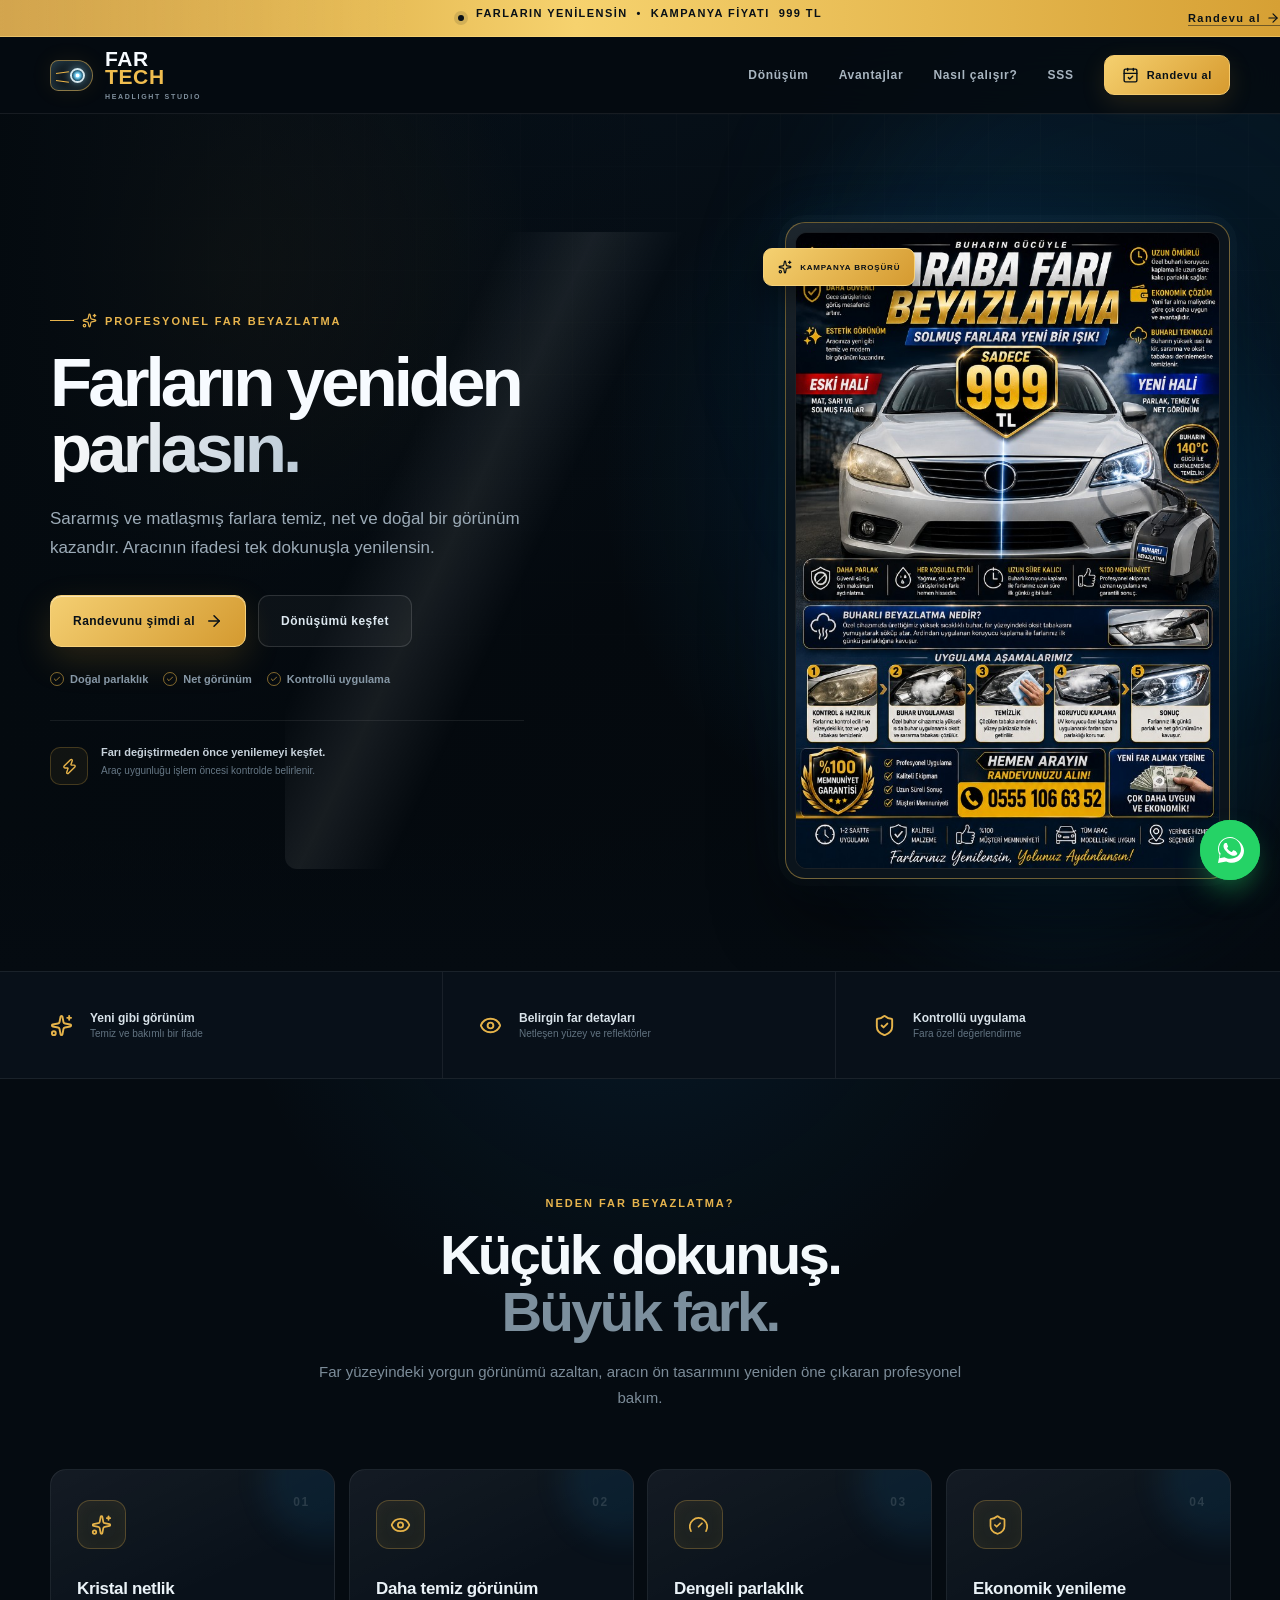
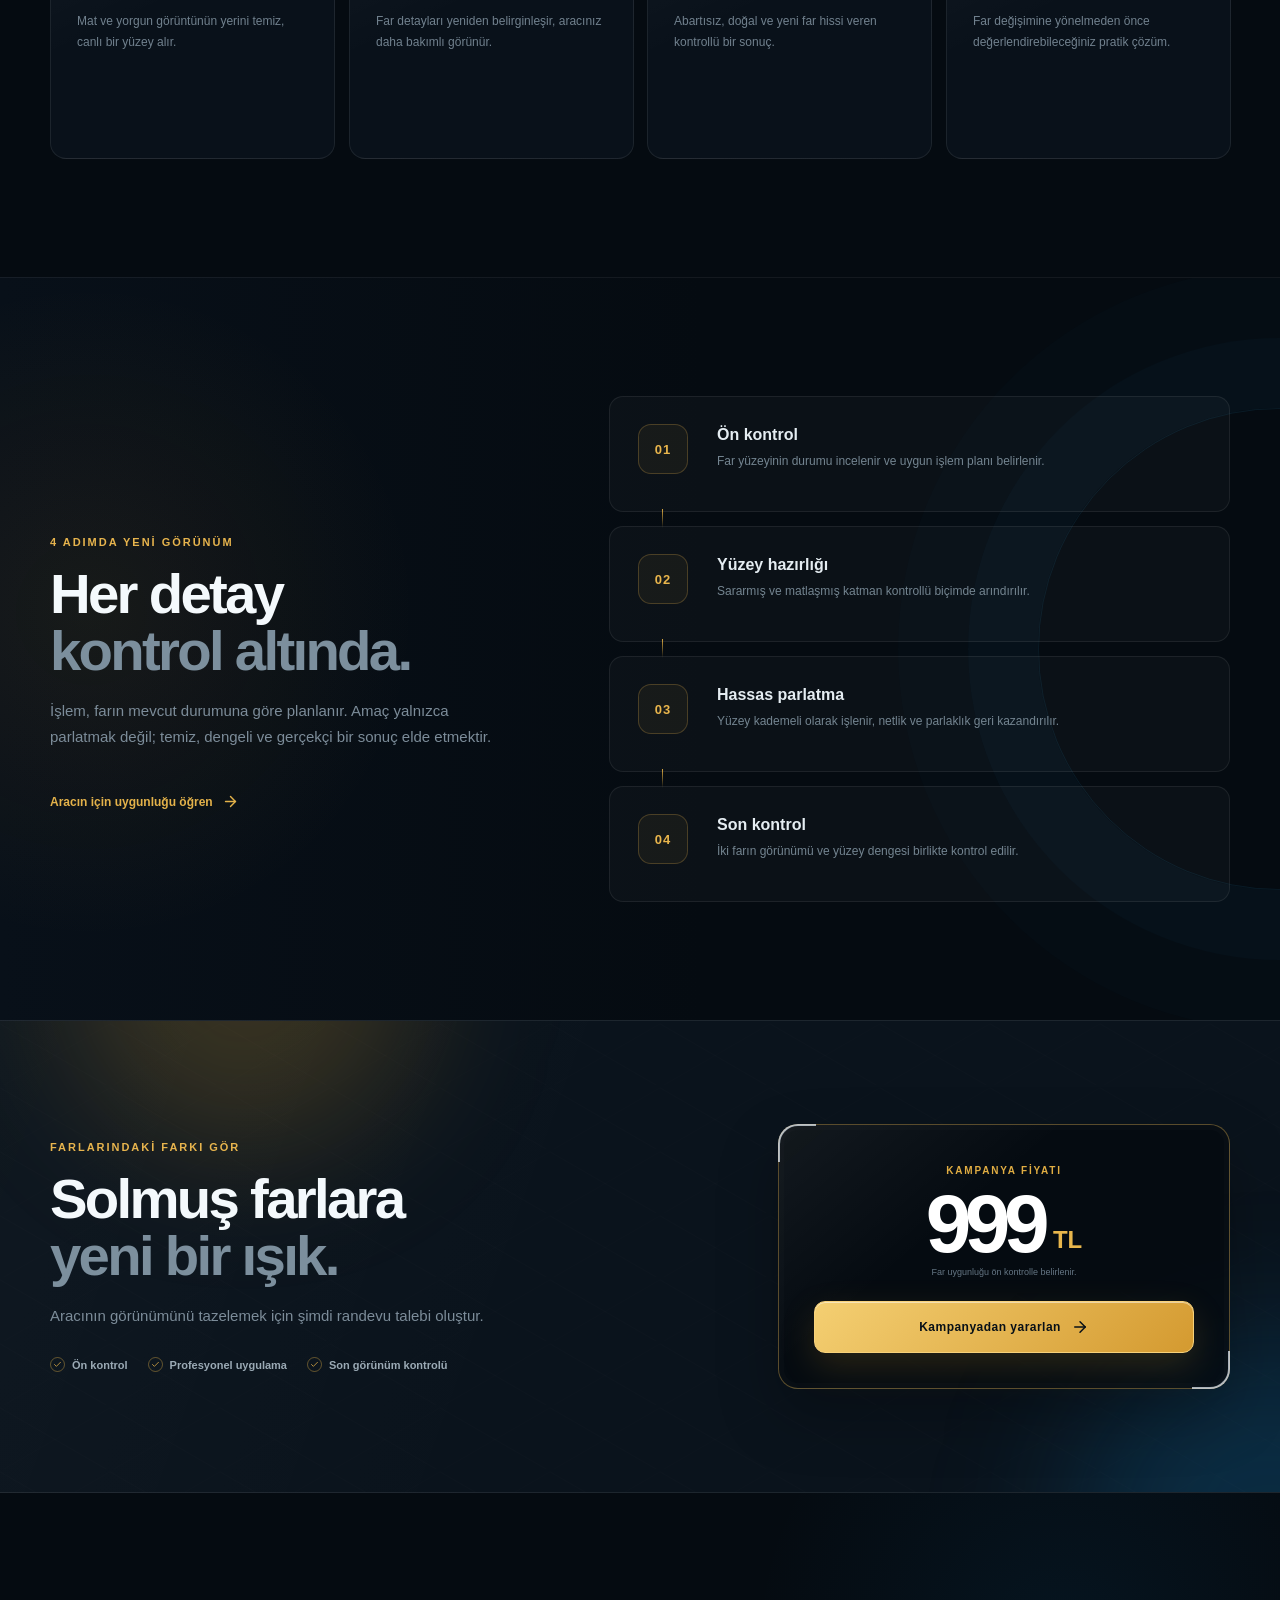
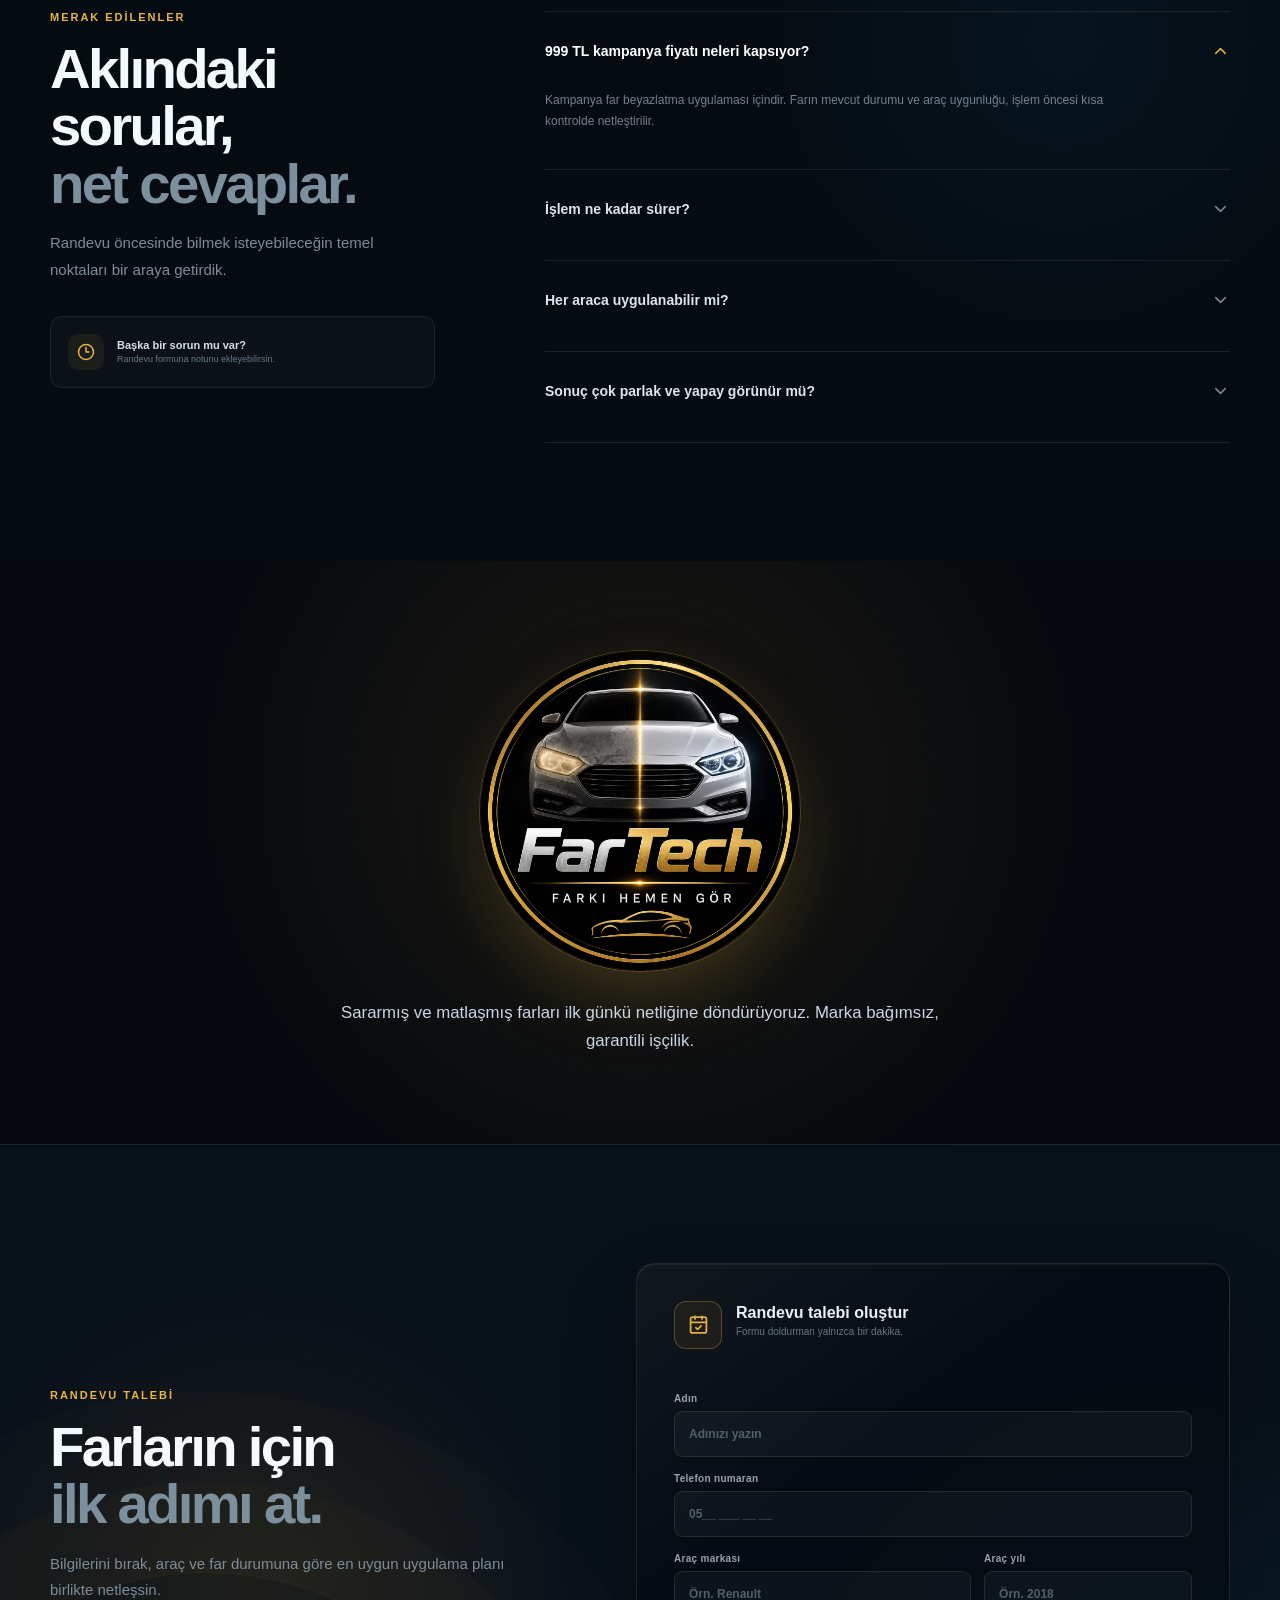
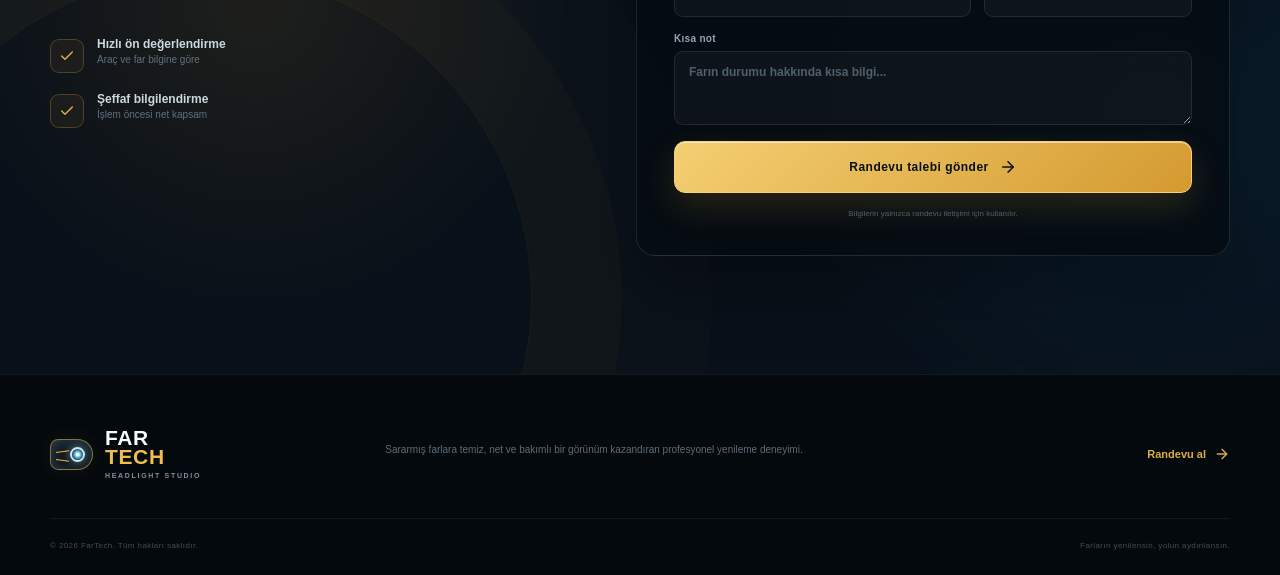
==== FarLab-tek-dosya.html @ 71a716ce "Atolye/FarTech marka bandi eklendi (logo + tagline, randevu ustu)" ====
<!doctype html>
<html lang="tr">
  <head>
    <meta charset="UTF-8" />
    <link rel="icon" type="image/svg+xml" href="[data-uri]" />
    <meta name="viewport" content="width=device-width, initial-scale=1.0" />
    <meta name="theme-color" content="#050b11" />
    <meta name="description" content="Sararmis ve matlasmis araba farlarina temiz, net ve dogal gorunum kazandiran profesyonel far beyazlatma hizmeti." />
    <meta property="og:title" content="FarTech | Profesyonel Far Beyazlatma" />
    <meta property="og:description" content="Farlarin yenilensin, yolun aydinlansin. Kampanya fiyati 999 TL." />
    <meta property="og:type" content="website" />
    <title>FarTech | Profesyonel Far Beyazlatma</title>
    <style>:root{color:#eef6ff;font-synthesis:none;text-rendering:optimizelegibility;-webkit-font-smoothing:antialiased;-moz-osx-font-smoothing:grayscale;background:#050b11;font-family:Inter,ui-sans-serif,-apple-system,BlinkMacSystemFont,Segoe UI,sans-serif}*{box-sizing:border-box}html{scroll-behavior:smooth;background:#050b11;scroll-padding-top:112px}body{background:#050b11;min-width:320px;min-height:100vh;margin:0}body,button,input,textarea{font-family:inherit}button,input,textarea,a{-webkit-tap-highlight-color:transparent}button:focus-visible,input:focus-visible,textarea:focus-visible,a:focus-visible{outline-offset:3px;outline:2px solid #f0bd4f}img,svg{max-width:100%}p,h1,h2,h3{margin-top:0}::selection{color:#071017;background:#efbd52}::-webkit-scrollbar{width:10px}::-webkit-scrollbar-track{background:#050b11}::-webkit-scrollbar-thumb{background:#283745;border:3px solid #050b11;border-radius:999px}::-webkit-scrollbar-thumb:hover{background:#d7a33b}.site-shell{color:#eef6ff;background:#050b11;min-height:100vh;overflow:hidden}.container{width:min(1180px,100% - 48px);margin:0 auto}.announcement{z-index:50;color:#081017;background:linear-gradient(90deg,#ffffff2e,#0000 32%),linear-gradient(90deg,#c99127,#f6d26e 45%,#d6a034);border-bottom:1px solid #ffe08b73;position:relative}.announcement-inner{letter-spacing:.13em;justify-content:center;align-items:center;gap:12px;min-height:36px;font-size:11px;font-weight:800;display:flex}.announcement-inner p{align-items:center;gap:9px;display:flex}.announcement-inner strong{font-weight:950}.announcement-dot{background:#081017;border-radius:50%;flex:none;width:6px;height:6px;animation:2s ease-in-out infinite pulseDot;box-shadow:0 0 0 4px #0810171f}.announcement-inner a{color:#081017;border-bottom:1px solid #08101780;align-items:center;gap:5px;text-decoration:none;display:inline-flex;position:absolute;right:0}.site-header{z-index:40;-webkit-backdrop-filter:blur(18px);backdrop-filter:blur(18px);background:#050b11d6;border-bottom:1px solid #ffffff13;position:sticky;top:0}.nav-wrap{justify-content:space-between;align-items:center;min-height:76px;display:flex}.brand{color:#f7fbff;align-items:center;gap:12px;text-decoration:none;display:inline-flex}.brand>span:last-child{letter-spacing:.03em;font-size:21px;font-weight:900;line-height:.88;display:grid}.brand strong{color:#f0bd4f;font-weight:900}.brand small{color:#80909e;letter-spacing:.24em;margin-top:7px;font-size:7px;font-weight:800}.brand-mark{background:radial-gradient(circle at 65%,#fff 0 5%,#86ddff 7%,#1b5673 17%,#0000 19%),linear-gradient(135deg,#19242c,#060a0d);border:1px solid #ffd16b80;border-radius:9px 17px 17px 9px;width:43px;height:31px;display:inline-block;position:relative;overflow:hidden;box-shadow:inset 0 0 12px #78d6ff2e,0 0 22px #ecb23914}.brand-lens{border:2px solid #d4e8ef;border-radius:50%;width:15px;height:15px;position:absolute;top:7px;right:7px;box-shadow:0 0 9px #97e0ff99}.brand-beam{transform-origin:0;background:#eab447;width:13px;height:1px;position:absolute;left:5px}.brand-beam-one{top:12px;transform:rotate(-8deg)}.brand-beam-two{top:19px;transform:rotate(8deg)}.main-nav{align-items:center;gap:30px;display:flex}.main-nav>a:not(.nav-cta){color:#a8b5c0;letter-spacing:.06em;padding:28px 0;font-size:12px;font-weight:750;text-decoration:none;transition:color .18s;position:relative}.main-nav>a:not(.nav-cta):after{content:"";background:#e7b245;height:2px;transition:right .18s;position:absolute;bottom:19px;left:0;right:100%}.main-nav>a:not(.nav-cta):hover{color:#fff}.main-nav>a:not(.nav-cta):hover:after{right:0}.nav-cta{color:#071017;letter-spacing:.06em;background:linear-gradient(135deg,#f5d06f,#d79b2f);border:1px solid #f4ca6d;border-radius:10px;justify-content:center;align-items:center;gap:8px;min-height:40px;padding:0 17px;font-size:11px;font-weight:900;text-decoration:none;transition:transform .18s,box-shadow .18s;display:inline-flex;box-shadow:0 8px 24px #d99d2f24}.nav-cta:hover{transform:translateY(-2px);box-shadow:0 12px 30px #d99d2f3b}.menu-button{color:#f5f9fc;background:#ffffff0a;border:1px solid #ffffff1f;border-radius:10px;place-items:center;width:42px;height:42px;display:none}.hero-section{isolation:isolate;background:radial-gradient(circle at 76% 43%,#0a74b538,#0000 34%),radial-gradient(circle at 17% 18%,#e1a83517,#0000 25%),linear-gradient(160deg,#07121c 0%,#04090e 55%,#050b10 100%);align-items:center;min-height:760px;display:flex;position:relative}.hero-section:before{content:"";z-index:-1;opacity:.35;background-image:linear-gradient(#ffffff09 1px,#0000 1px),linear-gradient(90deg,#ffffff09 1px,#0000 1px);background-size:52px 52px;position:absolute;inset:0;-webkit-mask-image:linear-gradient(#000,#0000 87%);mask-image:linear-gradient(#000,#0000 87%)}.hero-section:after{content:"";z-index:-1;pointer-events:none;background:linear-gradient(90deg,#040a0ffa 0%,#0000 52%);position:absolute;inset:0}.hero-grid-glow{z-index:-1;filter:blur(70px);background:#0f85ce17;border-radius:50%;width:640px;height:640px;position:absolute;top:-120px;right:-180px}.hero-layout{z-index:2;grid-template-columns:.86fr 1.14fr;align-items:center;gap:78px;padding:108px 0 92px;display:grid;position:relative}.hero-copy{z-index:3;position:relative}.eyebrow,.section-kicker{color:#e7b44d;letter-spacing:.18em;align-items:center;gap:8px;font-size:11px;font-weight:850;display:flex}.eyebrow:before{content:"";background:#e7b44d;width:24px;height:1px}.hero-copy h1{color:#f7fbff;letter-spacing:-.058em;max-width:560px;margin:21px 0 22px;font-size:clamp(54px,5.4vw,78px);font-weight:900;line-height:.96}.hero-copy h1 span{color:#0000;background:linear-gradient(105deg,#fff 0%,#a6b9c9 72%);-webkit-background-clip:text;background-clip:text;display:block}.hero-lead{color:#9cabb7;max-width:530px;font-size:17px;line-height:1.72}.hero-actions{align-items:center;gap:12px;margin-top:33px;display:flex}.button{min-height:52px;color:inherit;font:inherit;letter-spacing:.04em;cursor:pointer;border-radius:11px;justify-content:center;align-items:center;gap:10px;padding:0 22px;font-size:12px;font-weight:850;text-decoration:none;transition:transform .18s,border-color .18s,box-shadow .18s,background-color .18s;display:inline-flex}.button:hover{transform:translateY(-2px)}.button-primary{color:#081017;background:linear-gradient(135deg,#f4cf72 0%,#d49a30 100%);border:1px solid #f7d17a;box-shadow:0 13px 35px #d5992c2e,inset 0 1px #ffffff80}.button-primary:hover{box-shadow:0 17px 42px #d5992c47,inset 0 1px #ffffff80}.button-ghost{color:#dce7ef;background:#ffffff09;border:1px solid #ffffff21}.button-ghost:hover{background:#ffffff0f;border-color:#ffffff47}.hero-proof{flex-wrap:wrap;gap:15px;margin-top:25px;display:flex}.hero-proof span{color:#8798a6;align-items:center;gap:6px;font-size:11px;font-weight:650;display:inline-flex}.hero-proof svg{color:#e5b348;border:1px solid #e5b3488c;border-radius:50%;width:14px;height:14px;padding:2px}.hero-note{border-top:1px solid #ffffff14;align-items:center;gap:13px;max-width:500px;margin-top:34px;padding-top:23px;display:flex}.note-icon{color:#e6b34a;background:#e6b34a0f;border:1px solid #e6b34a3d;border-radius:10px;flex:none;place-items:center;width:38px;height:38px;display:grid}.hero-note p{color:#667785;font-size:10px;line-height:1.55}.hero-note strong{color:#c7d2db;margin-bottom:2px;font-size:11px;display:block}.hero-visual{z-index:2;position:relative}.hero-poster-card{width:min(100%,445px);color:inherit;background:linear-gradient(145deg,#ffffff14,#0000 30%),#0b141c;border:1px solid #eebc506b;border-radius:20px;margin-left:auto;padding:9px;text-decoration:none;transition:transform .23s,border-color .23s,box-shadow .23s;display:block;position:relative;overflow:visible;box-shadow:0 42px 72px #0000007a,0 0 0 7px #ffffff05,0 0 58px #0e78b81c}.hero-poster-card:before{content:"";z-index:-1;filter:blur(62px);background:#0975b72b;border-radius:50%;position:absolute;inset:15% -16% -8% 8%}.hero-poster-card:after{content:"";z-index:2;pointer-events:none;background:linear-gradient(115deg,#0000 30%,#ffffff14 43%,#0000 56%);border-radius:12px;animation:8s ease-in-out infinite surfaceShine;position:absolute;inset:9px;overflow:hidden;transform:translate(-120%)}.hero-poster-card:hover{border-color:#f4c865b8;transform:translateY(-7px);box-shadow:0 48px 82px #0000008a,0 0 0 7px #ffffff06,0 0 70px #0e78b829}.hero-poster-card img{background:#050b11;border:1px solid #ffffff17;border-radius:12px;width:100%;height:auto;display:block}.hero-poster-label{z-index:4;color:#081017;letter-spacing:.1em;background:linear-gradient(135deg,#f5d171,#d59a30);border:1px solid #f5d078;border-radius:9px;align-items:center;gap:8px;min-height:38px;padding:0 14px;font-size:8px;font-weight:950;display:inline-flex;position:absolute;top:25px;left:-23px;box-shadow:0 11px 28px #0006}.hero-poster-open{z-index:4;color:#eef6fb;letter-spacing:.04em;-webkit-backdrop-filter:blur(10px);backdrop-filter:blur(10px);opacity:0;background:#040a0fe6;border:1px solid #ffffff29;border-radius:9px;align-items:center;gap:7px;min-height:40px;padding:0 14px;font-size:8px;font-weight:850;transition:opacity .18s,transform .18s;display:inline-flex;position:absolute;bottom:25px;right:25px;transform:translateY(7px);box-shadow:0 10px 28px #0006}.hero-poster-card:hover .hero-poster-open,.hero-poster-card:focus-visible .hero-poster-open{opacity:1;transform:translateY(0)}.hero-bottom-fade{pointer-events:none;background:linear-gradient(#0000,#050b11);height:140px;position:absolute;bottom:0;left:0;right:0}.proof-strip{z-index:4;background:#081019;border-top:1px solid #ffffff13;border-bottom:1px solid #ffffff13;position:relative}.proof-strip-grid{grid-template-columns:repeat(3,1fr);min-height:106px;display:grid}.proof-strip-grid>div{border-right:1px solid #ffffff12;align-items:center;gap:17px;padding:0 36px;display:flex}.proof-strip-grid>div:first-child{padding-left:0}.proof-strip-grid>div:last-child{border-right:0;padding-right:0}.proof-strip-grid svg{color:#e5b34a;flex:none;width:23px;height:23px}.proof-strip-grid span{color:#627381;gap:3px;font-size:10px;display:grid}.proof-strip-grid strong{color:#d9e3ea;font-size:12px}.section{padding:118px 0;position:relative}.benefits-section{background:radial-gradient(circle at 50% -20%,#0f7cbe21,#0000 36%),#050b11}.section-heading{max-width:670px}.heading-centered{text-align:center;margin:0 auto}.heading-centered .section-kicker{justify-content:center}.section-heading h2,.process-intro h2,.offer-copy h2,.faq-intro h2,.booking-copy h2{color:#f4f9fc;letter-spacing:-.048em;margin:17px 0 18px;font-size:clamp(39px,4.4vw,57px);font-weight:900;line-height:1.02}.section-heading h2 span,.process-intro h2 span,.offer-copy h2 span,.faq-intro h2 span,.booking-copy h2 span{color:#7c8f9d;display:block}.section-heading>p,.process-intro>p,.offer-copy>p,.faq-intro>p,.booking-copy>p{color:#7c8c99;font-size:15px;line-height:1.75}.benefit-grid{grid-template-columns:repeat(4,1fr);gap:14px;margin-top:58px;display:grid}.benefit-card{background:linear-gradient(155deg,#ffffff0b,#0000 45%),#09111a;border:1px solid #ffffff14;border-radius:16px;min-height:290px;padding:30px 26px;transition:transform .22s,border-color .22s,background-color .22s;position:relative;overflow:hidden}.benefit-card:before{content:"";filter:blur(14px);background:#1789cc1a;border-radius:50%;width:120px;height:120px;position:absolute;top:-50px;right:-50px}.benefit-card:hover{background-color:#0b151f;border-color:#e6b44b52;transform:translateY(-7px)}.benefit-number{color:#ffffff21;letter-spacing:.12em;font-size:12px;font-weight:800;position:absolute;top:25px;right:24px}.benefit-icon{color:#e5b248;background:#e5b24812;border:1px solid #e5b24847;border-radius:13px;place-items:center;width:49px;height:49px;display:grid;box-shadow:inset 0 0 15px #e5b2480a}.benefit-icon svg{width:21px}.benefit-card h3{color:#eaf2f7;letter-spacing:-.02em;margin:30px 0 12px;font-size:17px}.benefit-card p{color:#71818e;font-size:12px;line-height:1.72}.card-line{opacity:0;background:linear-gradient(90deg,#0000,#dfad46,#0000);height:2px;transition:opacity .22s;position:absolute;bottom:0;left:26px;right:26px}.benefit-card:hover .card-line{opacity:1}.process-section{background:radial-gradient(circle at 7% 45%,#d3972b14,#0000 26%),linear-gradient(90deg,#081019 0%,#050b11 55%);border-top:1px solid #ffffff0f;overflow:hidden}.process-section:after{content:"";border:1px solid #38a3e01a;border-radius:50%;width:480px;height:480px;position:absolute;top:50%;right:-240px;transform:translateY(-50%);box-shadow:0 0 0 70px #38a3e006,0 0 0 140px #38a3e004}.process-layout{grid-template-columns:.84fr 1.16fr;gap:110px;display:grid}.process-intro{align-self:start;position:sticky;top:140px}.text-link{color:#e4b24a;align-items:center;gap:9px;margin-top:28px;font-size:12px;font-weight:800;text-decoration:none;display:inline-flex}.text-link svg{transition:transform .18s}.text-link:hover svg{transform:translate(4px)}.process-list{z-index:2;position:relative}.process-item{background:#ffffff07;border:1px solid #ffffff13;border-radius:14px;grid-template-columns:60px 1fr;gap:19px;min-height:112px;padding:27px 28px;display:grid;position:relative}.process-item+.process-item{margin-top:14px}.process-number{color:#e8b54c;letter-spacing:.08em;background:#e8b54c0e;border:1px solid #e8b54c3d;border-radius:13px;place-items:center;width:50px;height:50px;font-size:13px;font-weight:900;display:grid}.process-item h3{color:#e5edf2;margin:2px 0 8px;font-size:16px}.process-item p{color:#748591;font-size:12px;line-height:1.65}.process-rail{z-index:3;background:linear-gradient(#d6a53f,#0000);width:1px;height:19px;position:absolute;bottom:-17px;left:52px}.offer-section{background:linear-gradient(110deg,#ffffff05,#0000 45%),#0a131c;border-top:1px solid #ffffff14;border-bottom:1px solid #ffffff14;padding:103px 0;position:relative;overflow:hidden}.offer-section:before{content:"";opacity:.35;background-image:linear-gradient(30deg,#0000 47%,#ffffff09 48%,#0000 49%),linear-gradient(-30deg,#0000 47%,#ffffff06 48%,#0000 49%);background-size:110px 64px;position:absolute;inset:0}.offer-glow{filter:blur(70px);border-radius:50%;position:absolute}.offer-glow-one{background:#e0a63033;width:360px;height:360px;top:-230px;left:5%}.offer-glow-two{background:#1184c738;width:400px;height:400px;bottom:-240px;right:-190px}.offer-layout{z-index:2;grid-template-columns:1fr .72fr;align-items:center;gap:100px;display:grid;position:relative}.offer-checks{flex-wrap:wrap;gap:12px 20px;margin-top:28px;display:flex}.offer-checks span{color:#9baab5;align-items:center;gap:7px;font-size:11px;font-weight:650;display:inline-flex}.offer-checks svg{color:#e7b349;border:1px solid #e7b34966;border-radius:50%;width:15px;height:15px;padding:2px}.offer-price-card{text-align:center;background:linear-gradient(140deg,#ffffff0e,#0000 38%),#040a0fc7;border:1px solid #f1c25b5c;border-radius:20px;padding:35px;position:relative;box-shadow:0 26px 60px #00000040,inset 0 0 0 5px #ffffff03}.offer-price-card:before,.offer-price-card:after{content:"";opacity:.7;border-color:#e1ac40;width:36px;height:36px;position:absolute}.offer-price-card:before{border-top:2px solid;border-left:2px solid;border-radius:20px 0 0;top:-1px;left:-1px}.offer-price-card:after{border-bottom:2px solid;border-right:2px solid;border-radius:0 0 20px;bottom:-1px;right:-1px}.offer-price-card>span{color:#e0ad43;letter-spacing:.18em;font-size:10px;font-weight:900}.offer-price-card>div{justify-content:center;align-items:flex-end;margin:5px 0 2px;display:flex}.offer-price-card strong{color:#fff;letter-spacing:-.08em;font-size:82px;font-weight:950;line-height:1}.offer-price-card b{color:#e8b64c;margin:0 0 11px 10px;font-size:24px;font-weight:950}.offer-price-card small{color:#657684;font-size:9px;display:block}.offer-price-card .button{box-sizing:border-box;width:100%;margin-top:24px}.faq-section{background:radial-gradient(circle at 83% 22%,#0e75b417,#0000 26%),#050b11}.faq-layout{grid-template-columns:.72fr 1.28fr;gap:110px;display:grid}.faq-contact-card{background:#ffffff07;border:1px solid #ffffff12;border-radius:12px;align-items:center;gap:13px;margin-top:33px;padding:17px;display:flex}.faq-contact-card>svg{color:#e4b147;background:#e4b14712;border-radius:10px;width:36px;height:36px;padding:9px}.faq-contact-card div{gap:3px;display:grid}.faq-contact-card strong{color:#d8e2e9;font-size:11px}.faq-contact-card span{color:#687987;font-size:9px}.faq-list{border-top:1px solid #ffffff17}.faq-item{border-bottom:1px solid #ffffff17}.faq-item button{color:#dce6ec;width:100%;min-height:78px;font:inherit;text-align:left;cursor:pointer;background:0 0;border:0;justify-content:space-between;align-items:center;gap:20px;padding:0;font-size:14px;font-weight:730;display:flex}.faq-item button svg{color:#768794;flex:none;width:19px;transition:transform .22s,color .22s}.faq-item.is-open button{color:#fff}.faq-item.is-open button svg{color:#e2ad42;transform:rotate(180deg)}.faq-answer{grid-template-rows:0fr;transition:grid-template-rows .26s;display:grid}.faq-answer p{color:#71818e;max-width:620px;font-size:12px;line-height:1.75;overflow:hidden}.faq-item.is-open .faq-answer{grid-template-rows:1fr}.faq-item.is-open .faq-answer p{padding:0 42px 25px 0}.booking-section{background:radial-gradient(circle at 20% 55%,#dea42f1a,#0000 28%),radial-gradient(circle at 90% 70%,#1381c21f,#0000 28%),#081019;border-top:1px solid #ffffff14;padding:118px 0;position:relative;overflow:hidden}.booking-section:before{content:"";border:1px solid #e8b34814;border-radius:50%;width:650px;height:650px;position:absolute;bottom:-250px;left:-120px;box-shadow:0 0 0 90px #e8b34805,0 0 0 180px #e8b34803}.booking-layout{z-index:2;grid-template-columns:.9fr 1.1fr;align-items:center;gap:100px;display:grid;position:relative}.booking-highlights{gap:17px;margin-top:34px;display:grid}.booking-highlights>div{align-items:center;gap:13px;display:flex}.booking-highlights>div>span{color:#e6b249;background:#e6b2490e;border:1px solid #e6b24940;border-radius:9px;flex:none;place-items:center;width:34px;height:34px;display:grid}.booking-highlights svg{width:16px}.booking-highlights p{color:#61717e;gap:3px;font-size:10px;display:grid}.booking-highlights strong{color:#cdd8e0;font-size:12px}.booking-card{background:linear-gradient(145deg,#ffffff0d,#0000 34%),#050b11d4;border:1px solid #ffffff1a;border-radius:19px;flex-direction:column;justify-content:center;min-height:540px;padding:37px;display:flex;box-shadow:0 34px 70px #00000047,inset 0 1px #ffffff0f}.form-heading{align-items:center;gap:14px;margin-bottom:28px;display:flex}.form-heading>span{color:#e4af43;background:#e4af4312;border:1px solid #e4af434d;border-radius:12px;flex:none;place-items:center;width:48px;height:48px;display:grid}.form-heading svg{width:21px}.form-heading h3{color:#ebf2f6;margin:0 0 4px;font-size:16px}.form-heading p{color:#667784;font-size:10px}.booking-card form{gap:16px;display:grid}.booking-card label{color:#95a4af;letter-spacing:.03em;gap:7px;font-size:10px;font-weight:700;display:grid}.booking-card input,.booking-card textarea{box-sizing:border-box;color:#eaf2f7;width:100%;font:inherit;background:#ffffff09;border:1px solid #ffffff18;outline:none;font-size:12px;transition:border-color .18s,box-shadow .18s,background-color .18s}.booking-card input{border-radius:9px;height:46px;padding:0 14px}.booking-card textarea{resize:vertical;border-radius:9px;min-height:74px;padding:13px 14px}.booking-card input::placeholder,.booking-card textarea::placeholder{color:#4f606d}.booking-card input:focus,.booking-card textarea:focus{background:#ffffff0d;border-color:#e6b24899;box-shadow:0 0 0 3px #e6b24814}.form-row{grid-template-columns:1fr .7fr;gap:13px;display:grid}.form-submit{border-width:1px;width:100%}.form-privacy{color:#4f606c;text-align:center;font-size:8px}.form-success{text-align:center;padding:28px}.form-success>span{color:#071017;background:linear-gradient(135deg,#f1cb6a,#cf942a);border-radius:50%;place-items:center;width:66px;height:66px;margin:0 auto 21px;display:grid;box-shadow:0 0 0 9px #e1ad4114}.form-success h3{color:#f2f7fa;margin:0 0 10px;font-size:25px}.form-success p{color:#758692;max-width:340px;margin:0 auto;font-size:12px;line-height:1.7}.form-success button{color:#e2ad41;font:inherit;cursor:pointer;background:0 0;border:0;border-bottom:1px solid #e2ad4166;margin-top:23px;padding:0 0 4px;font-size:11px;font-weight:750}footer{background:#04090d;border-top:1px solid #ffffff12;padding:54px 0 25px}.footer-main{grid-template-columns:.7fr 1.25fr .7fr;align-items:center;gap:50px;padding-bottom:39px;display:grid}.footer-main>p{color:#5d6d79;max-width:430px;font-size:10px;line-height:1.7}.footer-cta{color:#dfad44;justify-self:end;align-items:center;gap:8px;font-size:11px;font-weight:800;text-decoration:none;display:inline-flex}.footer-bottom{color:#3f4d57;letter-spacing:.05em;border-top:1px solid #ffffff0e;justify-content:space-between;padding-top:22px;font-size:8px;display:flex}.mobile-booking{display:none}@keyframes pulseDot{0%,to{box-shadow:0 0 0 4px #0810171f}50%{box-shadow:0 0 0 7px #08101705}}@keyframes surfaceShine{0%,35%{transform:translate(-120%)}55%,to{transform:translate(120%)}}@media (width<=1080px){.hero-layout{gap:45px}.main-nav{gap:20px}.hero-copy h1{font-size:58px}.hero-poster-card{width:min(100%,410px)}.process-layout,.faq-layout,.booking-layout{gap:65px}}@media (width<=900px){.container{width:min(100% - 36px,720px)}.announcement-inner{justify-content:flex-start}.announcement-inner a{right:0}.menu-button{display:grid}.main-nav{visibility:hidden;opacity:0;background:#060d13fa;border:1px solid #ffffff1a;border-radius:14px;gap:0;padding:19px;transition:opacity .18s,visibility .18s,transform .18s;display:grid;position:absolute;top:77px;left:18px;right:18px;transform:translateY(-8px);box-shadow:0 25px 60px #00000073}.main-nav.is-open{visibility:visible;opacity:1;transform:translateY(0)}.main-nav>a:not(.nav-cta){border-bottom:1px solid #ffffff0f;padding:15px 8px}.main-nav>a:not(.nav-cta):after{display:none}.nav-cta{margin-top:13px}.hero-section{min-height:0}.hero-section:after{background:linear-gradient(#040a0f80,#0000 60%)}.hero-layout{grid-template-columns:1fr;gap:78px;padding:85px 0 105px}.hero-copy{text-align:center;max-width:650px;margin:0 auto}.eyebrow,.hero-actions,.hero-proof{justify-content:center}.hero-copy h1{max-width:none;font-size:clamp(52px,10vw,72px)}.hero-lead,.hero-note{margin-left:auto;margin-right:auto}.hero-visual{width:min(100%,670px);margin:0 auto}.hero-poster-card{width:min(100%,480px);margin:0 auto}.proof-strip-grid{grid-template-columns:1fr;min-height:0}.proof-strip-grid>div,.proof-strip-grid>div:first-child,.proof-strip-grid>div:last-child{border-bottom:1px solid #ffffff0f;border-right:0;min-height:80px;padding:0 20px}.proof-strip-grid>div:last-child{border-bottom:0}.benefit-grid{grid-template-columns:repeat(2,1fr)}.process-layout,.faq-layout,.booking-layout{grid-template-columns:1fr;gap:58px}.process-intro{position:static}.offer-layout{grid-template-columns:1fr;gap:55px}.offer-price-card{max-width:480px}.faq-contact-card{max-width:430px}.booking-card{max-width:620px}.footer-main{grid-template-columns:1fr 1fr}.footer-main>p{grid-area:2/1/auto/-1}}@media (width<=600px){.container{width:calc(100% - 28px)}.announcement-inner{justify-content:center;min-height:38px;font-size:8px}.announcement-inner p span{display:none}.announcement-inner p{gap:5px}.announcement-inner a,.announcement-dot{display:none}.nav-wrap{min-height:68px}.main-nav{top:69px}.brand>span:last-child{font-size:18px}.brand-mark{width:39px;height:29px}.hero-layout{gap:70px;padding:68px 0 85px}.eyebrow{font-size:9px}.eyebrow:before{display:none}.hero-copy h1{margin-top:17px;font-size:clamp(44px,14vw,61px)}.hero-lead{font-size:14px}.hero-actions{display:grid}.button{box-sizing:border-box;width:100%}.hero-proof{gap:10px 12px}.hero-proof span{font-size:9px}.hero-note{text-align:left;align-items:flex-start}.hero-poster-card{border-radius:16px;width:min(100%,390px);padding:6px}.hero-poster-card:after{border-radius:10px;inset:6px}.hero-poster-card img{border-radius:10px}.hero-poster-label{min-height:34px;padding:0 11px;font-size:7px;top:17px;left:-6px}.hero-poster-open{opacity:1;bottom:16px;right:16px;transform:none}.section,.booking-section{padding:84px 0}.section-heading h2,.process-intro h2,.offer-copy h2,.faq-intro h2,.booking-copy h2{font-size:39px}.section-heading>p,.process-intro>p,.offer-copy>p,.faq-intro>p,.booking-copy>p{font-size:13px}.benefit-grid{grid-template-columns:1fr;margin-top:38px}.benefit-card{min-height:240px}.process-layout,.faq-layout,.booking-layout{gap:42px}.process-item{grid-template-columns:48px 1fr;gap:13px;padding:22px 19px}.process-number{width:42px;height:42px}.process-rail{left:40px}.offer-section{padding:80px 0}.offer-price-card{padding:30px 22px}.offer-price-card strong{font-size:71px}.faq-item button{min-height:72px;font-size:12px}.faq-item.is-open .faq-answer p{padding-right:8px}.booking-card{min-height:0;padding:25px 19px}.form-row{grid-template-columns:1fr}.footer-main{grid-template-columns:1fr;gap:24px}.footer-main>p{grid-area:auto}.footer-cta{justify-self:start}.footer-bottom{gap:8px;padding-bottom:64px;display:grid}.mobile-booking{z-index:45;color:#071017;background:linear-gradient(135deg,#f4cf71,#d59a2f);border:1px solid #f4cd70;border-radius:12px;justify-content:center;align-items:center;gap:9px;min-height:52px;padding:0 15px;font-size:11px;font-weight:900;text-decoration:none;display:flex;position:fixed;bottom:12px;left:12px;right:12px;box-shadow:0 15px 45px #0000007a}.mobile-booking span{border-left:1px solid #07101733;padding-left:12px;font-size:12px;position:absolute;right:15px}}@media (prefers-reduced-motion:reduce){*,:before,:after{scroll-behavior:auto!important;transition-duration:.01ms!important;animation-duration:.01ms!important;animation-iteration-count:1!important}}
</style>
    <style>/* =========================================================
   FarTech — Animasyon Katmani
   KRM Elektronik'ten uyarlandi (floaty / ringpulse / scroll-reveal)
   Renkler FarTech altin paletine gore ayarlandi.
   ========================================================= */

:root{
  --fr-ease: cubic-bezier(.22, 1, .36, 1);   /* KRM'nin yumusak "yavas dur" egrisi */
}

/* ---------- Scroll reveal (kaydirinca alttan belir) ----------
   JS varsa gizle+animasyonla; JS yoksa icerik hep gorunur kalir. */
.fr-reveal{
  transition: opacity .7s var(--fr-ease), transform .7s var(--fr-ease);
  will-change: opacity, transform;
}
.fr-js .fr-reveal{ opacity: 0; transform: translateY(26px); }
.fr-js .fr-reveal.fr-fade{ transform: none; }   /* kendi transform'u olan eleman: sadece opaklik */
.fr-reveal.fr-prep{ transition: none !important; }  /* ilk gizleme aninda flas olmasin */
.fr-reveal.fr-in{ opacity: 1; transform: none; }

/* ---------- floaty: hero gorseli hafifce suzulur ---------- */
@keyframes fxFloaty{
  0%, 100%{ transform: translateY(0); }
  50%     { transform: translateY(-14px); }
}
.fx-floaty{ animation: fxFloaty 7s ease-in-out infinite; }

/* ---------- ringpulse: CTA dikkat nabzi (altin) ---------- */
@keyframes fxRing{
  0%  { box-shadow: 0 0 0 0    rgba(224,180,75,.55); }
  70% { box-shadow: 0 0 0 20px rgba(224,180,75,0); }
  100%{ box-shadow: 0 0 0 0    rgba(224,180,75,0); }
}
.fx-pulse{ position: relative; }
.fx-pulse::after{
  content: "";
  position: absolute; inset: 0;
  border-radius: inherit;
  pointer-events: none;
  animation: fxRing 2.4s ease-out infinite;
}

/* ---------- WhatsApp yuvarlagi (sag alt, sabit) — KRM'deki .fab-wa ---------- */
.fx-wa{
  position: fixed; right: 20px; bottom: 20px; z-index: 60;
  width: 60px; height: 60px; border-radius: 50%;
  display: grid; place-items: center;
  background: #25D366; color: #fff;
  box-shadow: 0 14px 30px -8px rgba(37,211,102,.55);
  transition: transform .25s var(--fr-ease), box-shadow .25s var(--fr-ease);
}
.fx-wa:hover{ transform: scale(1.06); box-shadow: 0 20px 46px -14px rgba(37,211,102,.6); }
.fx-wa svg{ width: 32px; height: 32px; }
.fx-wa::before{                      /* KRM'deki genisleyen yesil halka */
  content: ""; position: absolute; inset: 0; border-radius: 50%;
  border: 2px solid #25D366; pointer-events: none;
  animation: fxRingWa 2.6s ease-out infinite;
}
@keyframes fxRingWa{
  0%  { box-shadow: 0 0 0 0    rgba(37,211,102,.5); }
  70% { box-shadow: 0 0 0 22px rgba(37,211,102,0); }
  100%{ box-shadow: 0 0 0 0    rgba(37,211,102,0); }
}

/* ---------- Atolye / FarTech marka bandi ---------- */
.fx-firma{
  padding: 90px 24px;
  background: radial-gradient(circle at 50% 38%, rgba(224,180,75,.10), transparent 62%), #05080d;
  text-align: center;
}
.fx-firma-inner{ max-width: 760px; margin: 0 auto; }
.fx-firma-logo img{
  width: min(320px, 72vw); height: auto; border-radius: 50%; display: block; margin: 0 auto;
  box-shadow: 0 0 0 1px rgba(224,180,75,.25),
              0 30px 80px -22px rgba(224,180,75,.35),
              0 20px 60px -20px rgba(0,0,0,.85);
}
.fx-firma-tag{
  margin: 28px auto 0; max-width: 620px;
  color: #c9d6e5; font-size: 1.05rem; line-height: 1.65;
}

/* ---------- Erisilebilirlik: hareket azaltma tercihi ---------- */
@media (prefers-reduced-motion: reduce){
  .fr-reveal{ opacity: 1 !important; transform: none !important; transition: none !important; }
  .fx-floaty, .fx-pulse::after, .fx-wa::before{ animation: none !important; }
}
</style>
  </head>
  <body>
    <div id="root"></div>
    <script type="module">var e=(e,t)=>()=>(t||(e((t={exports:{}}).exports,t),e=null),t.exports);(function(){let e=document.createElement(`link`).relList;if(e&&e.supports&&e.supports(`modulepreload`))return;for(let e of document.querySelectorAll(`link[rel="modulepreload"]`))n(e);new MutationObserver(e=>{for(let t of e)if(t.type===`childList`)for(let e of t.addedNodes)e.tagName===`LINK`&&e.rel===`modulepreload`&&n(e)}).observe(document,{childList:!0,subtree:!0});function t(e){let t={};return e.integrity&&(t.integrity=e.integrity),e.referrerPolicy&&(t.referrerPolicy=e.referrerPolicy),t.credentials=e.crossOrigin===`use-credentials`?`include`:e.crossOrigin===`anonymous`?`omit`:`same-origin`,t}function n(e){if(e.ep)return;e.ep=!0;let n=t(e);fetch(e.href,n)}})();var t=e((e=>{var t=Symbol.for(`react.transitional.element`),n=Symbol.for(`react.portal`),r=Symbol.for(`react.fragment`),i=Symbol.for(`react.strict_mode`),a=Symbol.for(`react.profiler`),o=Symbol.for(`react.consumer`),s=Symbol.for(`react.context`),c=Symbol.for(`react.forward_ref`),l=Symbol.for(`react.suspense`),u=Symbol.for(`react.memo`),d=Symbol.for(`react.lazy`),f=Symbol.for(`react.activity`),p=Symbol.iterator;function m(e){return typeof e!=`object`||!e?null:(e=p&&e[p]||e[`@@iterator`],typeof e==`function`?e:null)}var h={isMounted:function(){return!1},enqueueForceUpdate:function(){},enqueueReplaceState:function(){},enqueueSetState:function(){}},g=Object.assign,_={};function v(e,t,n){this.props=e,this.context=t,this.refs=_,this.updater=n||h}v.prototype.isReactComponent={},v.prototype.setState=function(e,t){if(typeof e!=`object`&&typeof e!=`function`&&e!=null)throw Error(`takes an object of state variables to update or a function which returns an object of state variables.`);this.updater.enqueueSetState(this,e,t,`setState`)},v.prototype.forceUpdate=function(e){this.updater.enqueueForceUpdate(this,e,`forceUpdate`)};function y(){}y.prototype=v.prototype;function b(e,t,n){this.props=e,this.context=t,this.refs=_,this.updater=n||h}var x=b.prototype=new y;x.constructor=b,g(x,v.prototype),x.isPureReactComponent=!0;var ee=Array.isArray;function S(){}var C={H:null,A:null,T:null,S:null},te=Object.prototype.hasOwnProperty;function ne(e,n,r){var i=r.ref;return{$$typeof:t,type:e,key:n,ref:i===void 0?null:i,props:r}}function re(e,t){return ne(e.type,t,e.props)}function w(e){return typeof e==`object`&&!!e&&e.$$typeof===t}function ie(e){var t={"=":`=0`,":":`=2`};return`$`+e.replace(/[=:]/g,function(e){return t[e]})}var ae=/\/+/g;function oe(e,t){return typeof e==`object`&&e&&e.key!=null?ie(``+e.key):t.toString(36)}function se(e){switch(e.status){case`fulfilled`:return e.value;case`rejected`:throw e.reason;default:switch(typeof e.status==`string`?e.then(S,S):(e.status=`pending`,e.then(function(t){e.status===`pending`&&(e.status=`fulfilled`,e.value=t)},function(t){e.status===`pending`&&(e.status=`rejected`,e.reason=t)})),e.status){case`fulfilled`:return e.value;case`rejected`:throw e.reason}}throw e}function ce(e,r,i,a,o){var s=typeof e;(s===`undefined`||s===`boolean`)&&(e=null);var c=!1;if(e===null)c=!0;else switch(s){case`bigint`:case`string`:case`number`:c=!0;break;case`object`:switch(e.$$typeof){case t:case n:c=!0;break;case d:return c=e._init,ce(c(e._payload),r,i,a,o)}}if(c)return o=o(e),c=a===``?`.`+oe(e,0):a,ee(o)?(i=``,c!=null&&(i=c.replace(ae,`$&/`)+`/`),ce(o,r,i,``,function(e){return e})):o!=null&&(w(o)&&(o=re(o,i+(o.key==null||e&&e.key===o.key?``:(``+o.key).replace(ae,`$&/`)+`/`)+c)),r.push(o)),1;c=0;var l=a===``?`.`:a+`:`;if(ee(e))for(var u=0;u<e.length;u++)a=e[u],s=l+oe(a,u),c+=ce(a,r,i,s,o);else if(u=m(e),typeof u==`function`)for(e=u.call(e),u=0;!(a=e.next()).done;)a=a.value,s=l+oe(a,u++),c+=ce(a,r,i,s,o);else if(s===`object`){if(typeof e.then==`function`)return ce(se(e),r,i,a,o);throw r=String(e),Error(`Objects are not valid as a React child (found: `+(r===`[object Object]`?`object with keys {`+Object.keys(e).join(`, `)+`}`:r)+`). If you meant to render a collection of children, use an array instead.`)}return c}function T(e,t,n){if(e==null)return e;var r=[],i=0;return ce(e,r,``,``,function(e){return t.call(n,e,i++)}),r}function le(e){if(e._status===-1){var t=e._result;t=t(),t.then(function(t){(e._status===0||e._status===-1)&&(e._status=1,e._result=t)},function(t){(e._status===0||e._status===-1)&&(e._status=2,e._result=t)}),e._status===-1&&(e._status=0,e._result=t)}if(e._status===1)return e._result.default;throw e._result}var E=typeof reportError==`function`?reportError:function(e){if(typeof window==`object`&&typeof window.ErrorEvent==`function`){var t=new window.ErrorEvent(`error`,{bubbles:!0,cancelable:!0,message:typeof e==`object`&&e&&typeof e.message==`string`?String(e.message):String(e),error:e});if(!window.dispatchEvent(t))return}else if(typeof process==`object`&&typeof process.emit==`function`){process.emit(`uncaughtException`,e);return}console.error(e)},D={map:T,forEach:function(e,t,n){T(e,function(){t.apply(this,arguments)},n)},count:function(e){var t=0;return T(e,function(){t++}),t},toArray:function(e){return T(e,function(e){return e})||[]},only:function(e){if(!w(e))throw Error(`React.Children.only expected to receive a single React element child.`);return e}};e.Activity=f,e.Children=D,e.Component=v,e.Fragment=r,e.Profiler=a,e.PureComponent=b,e.StrictMode=i,e.Suspense=l,e.__CLIENT_INTERNALS_DO_NOT_USE_OR_WARN_USERS_THEY_CANNOT_UPGRADE=C,e.__COMPILER_RUNTIME={__proto__:null,c:function(e){return C.H.useMemoCache(e)}},e.cache=function(e){return function(){return e.apply(null,arguments)}},e.cacheSignal=function(){return null},e.cloneElement=function(e,t,n){if(e==null)throw Error(`The argument must be a React element, but you passed `+e+`.`);var r=g({},e.props),i=e.key;if(t!=null)for(a in t.key!==void 0&&(i=``+t.key),t)!te.call(t,a)||a===`key`||a===`__self`||a===`__source`||a===`ref`&&t.ref===void 0||(r[a]=t[a]);var a=arguments.length-2;if(a===1)r.children=n;else if(1<a){for(var o=Array(a),s=0;s<a;s++)o[s]=arguments[s+2];r.children=o}return ne(e.type,i,r)},e.createContext=function(e){return e={$$typeof:s,_currentValue:e,_currentValue2:e,_threadCount:0,Provider:null,Consumer:null},e.Provider=e,e.Consumer={$$typeof:o,_context:e},e},e.createElement=function(e,t,n){var r,i={},a=null;if(t!=null)for(r in t.key!==void 0&&(a=``+t.key),t)te.call(t,r)&&r!==`key`&&r!==`__self`&&r!==`__source`&&(i[r]=t[r]);var o=arguments.length-2;if(o===1)i.children=n;else if(1<o){for(var s=Array(o),c=0;c<o;c++)s[c]=arguments[c+2];i.children=s}if(e&&e.defaultProps)for(r in o=e.defaultProps,o)i[r]===void 0&&(i[r]=o[r]);return ne(e,a,i)},e.createRef=function(){return{current:null}},e.forwardRef=function(e){return{$$typeof:c,render:e}},e.isValidElement=w,e.lazy=function(e){return{$$typeof:d,_payload:{_status:-1,_result:e},_init:le}},e.memo=function(e,t){return{$$typeof:u,type:e,compare:t===void 0?null:t}},e.startTransition=function(e){var t=C.T,n={};C.T=n;try{var r=e(),i=C.S;i!==null&&i(n,r),typeof r==`object`&&r&&typeof r.then==`function`&&r.then(S,E)}catch(e){E(e)}finally{t!==null&&n.types!==null&&(t.types=n.types),C.T=t}},e.unstable_useCacheRefresh=function(){return C.H.useCacheRefresh()},e.use=function(e){return C.H.use(e)},e.useActionState=function(e,t,n){return C.H.useActionState(e,t,n)},e.useCallback=function(e,t){return C.H.useCallback(e,t)},e.useContext=function(e){return C.H.useContext(e)},e.useDebugValue=function(){},e.useDeferredValue=function(e,t){return C.H.useDeferredValue(e,t)},e.useEffect=function(e,t){return C.H.useEffect(e,t)},e.useEffectEvent=function(e){return C.H.useEffectEvent(e)},e.useId=function(){return C.H.useId()},e.useImperativeHandle=function(e,t,n){return C.H.useImperativeHandle(e,t,n)},e.useInsertionEffect=function(e,t){return C.H.useInsertionEffect(e,t)},e.useLayoutEffect=function(e,t){return C.H.useLayoutEffect(e,t)},e.useMemo=function(e,t){return C.H.useMemo(e,t)},e.useOptimistic=function(e,t){return C.H.useOptimistic(e,t)},e.useReducer=function(e,t,n){return C.H.useReducer(e,t,n)},e.useRef=function(e){return C.H.useRef(e)},e.useState=function(e){return C.H.useState(e)},e.useSyncExternalStore=function(e,t,n){return C.H.useSyncExternalStore(e,t,n)},e.useTransition=function(){return C.H.useTransition()},e.version=`19.2.8`})),n=e(((e,n)=>{n.exports=t()})),r=e((e=>{function t(e,t){var n=e.length;e.push(t);a:for(;0<n;){var r=n-1>>>1,a=e[r];if(0<i(a,t))e[r]=t,e[n]=a,n=r;else break a}}function n(e){return e.length===0?null:e[0]}function r(e){if(e.length===0)return null;var t=e[0],n=e.pop();if(n!==t){e[0]=n;a:for(var r=0,a=e.length,o=a>>>1;r<o;){var s=2*(r+1)-1,c=e[s],l=s+1,u=e[l];if(0>i(c,n))l<a&&0>i(u,c)?(e[r]=u,e[l]=n,r=l):(e[r]=c,e[s]=n,r=s);else if(l<a&&0>i(u,n))e[r]=u,e[l]=n,r=l;else break a}}return t}function i(e,t){var n=e.sortIndex-t.sortIndex;return n===0?e.id-t.id:n}if(e.unstable_now=void 0,typeof performance==`object`&&typeof performance.now==`function`){var a=performance;e.unstable_now=function(){return a.now()}}else{var o=Date,s=o.now();e.unstable_now=function(){return o.now()-s}}var c=[],l=[],u=1,d=null,f=3,p=!1,m=!1,h=!1,g=!1,_=typeof setTimeout==`function`?setTimeout:null,v=typeof clearTimeout==`function`?clearTimeout:null,y=typeof setImmediate<`u`?setImmediate:null;function b(e){for(var i=n(l);i!==null;){if(i.callback===null)r(l);else if(i.startTime<=e)r(l),i.sortIndex=i.expirationTime,t(c,i);else break;i=n(l)}}function x(e){if(h=!1,b(e),!m)if(n(c)!==null)m=!0,ee||(ee=!0,w());else{var t=n(l);t!==null&&oe(x,t.startTime-e)}}var ee=!1,S=-1,C=5,te=-1;function ne(){return g?!0:!(e.unstable_now()-te<C)}function re(){if(g=!1,ee){var t=e.unstable_now();te=t;var i=!0;try{a:{m=!1,h&&(h=!1,v(S),S=-1),p=!0;var a=f;try{b:{for(b(t),d=n(c);d!==null&&!(d.expirationTime>t&&ne());){var o=d.callback;if(typeof o==`function`){d.callback=null,f=d.priorityLevel;var s=o(d.expirationTime<=t);if(t=e.unstable_now(),typeof s==`function`){d.callback=s,b(t),i=!0;break b}d===n(c)&&r(c),b(t)}else r(c);d=n(c)}if(d!==null)i=!0;else{var u=n(l);u!==null&&oe(x,u.startTime-t),i=!1}}break a}finally{d=null,f=a,p=!1}}}finally{i?w():ee=!1}}}var w;if(typeof y==`function`)w=function(){y(re)};else if(typeof MessageChannel<`u`){var ie=new MessageChannel,ae=ie.port2;ie.port1.onmessage=re,w=function(){ae.postMessage(null)}}else w=function(){_(re,0)};function oe(t,n){S=_(function(){t(e.unstable_now())},n)}e.unstable_IdlePriority=5,e.unstable_ImmediatePriority=1,e.unstable_LowPriority=4,e.unstable_NormalPriority=3,e.unstable_Profiling=null,e.unstable_UserBlockingPriority=2,e.unstable_cancelCallback=function(e){e.callback=null},e.unstable_forceFrameRate=function(e){0>e||125<e?console.error(`forceFrameRate takes a positive int between 0 and 125, forcing frame rates higher than 125 fps is not supported`):C=0<e?Math.floor(1e3/e):5},e.unstable_getCurrentPriorityLevel=function(){return f},e.unstable_next=function(e){switch(f){case 1:case 2:case 3:var t=3;break;default:t=f}var n=f;f=t;try{return e()}finally{f=n}},e.unstable_requestPaint=function(){g=!0},e.unstable_runWithPriority=function(e,t){switch(e){case 1:case 2:case 3:case 4:case 5:break;default:e=3}var n=f;f=e;try{return t()}finally{f=n}},e.unstable_scheduleCallback=function(r,i,a){var o=e.unstable_now();switch(typeof a==`object`&&a?(a=a.delay,a=typeof a==`number`&&0<a?o+a:o):a=o,r){case 1:var s=-1;break;case 2:s=250;break;case 5:s=1073741823;break;case 4:s=1e4;break;default:s=5e3}return s=a+s,r={id:u++,callback:i,priorityLevel:r,startTime:a,expirationTime:s,sortIndex:-1},a>o?(r.sortIndex=a,t(l,r),n(c)===null&&r===n(l)&&(h?(v(S),S=-1):h=!0,oe(x,a-o))):(r.sortIndex=s,t(c,r),m||p||(m=!0,ee||(ee=!0,w()))),r},e.unstable_shouldYield=ne,e.unstable_wrapCallback=function(e){var t=f;return function(){var n=f;f=t;try{return e.apply(this,arguments)}finally{f=n}}}})),i=e(((e,t)=>{t.exports=r()})),a=e((e=>{var t=n();function r(e){var t=`https://react.dev/errors/`+e;if(1<arguments.length){t+=`?args[]=`+encodeURIComponent(arguments[1]);for(var n=2;n<arguments.length;n++)t+=`&args[]=`+encodeURIComponent(arguments[n])}return`Minified React error #`+e+`; visit `+t+` for the full message or use the non-minified dev environment for full errors and additional helpful warnings.`}function i(){}var a={d:{f:i,r:function(){throw Error(r(522))},D:i,C:i,L:i,m:i,X:i,S:i,M:i},p:0,findDOMNode:null},o=Symbol.for(`react.portal`);function s(e,t,n){var r=3<arguments.length&&arguments[3]!==void 0?arguments[3]:null;return{$$typeof:o,key:r==null?null:``+r,children:e,containerInfo:t,implementation:n}}var c=t.__CLIENT_INTERNALS_DO_NOT_USE_OR_WARN_USERS_THEY_CANNOT_UPGRADE;function l(e,t){if(e===`font`)return``;if(typeof t==`string`)return t===`use-credentials`?t:``}e.__DOM_INTERNALS_DO_NOT_USE_OR_WARN_USERS_THEY_CANNOT_UPGRADE=a,e.createPortal=function(e,t){var n=2<arguments.length&&arguments[2]!==void 0?arguments[2]:null;if(!t||t.nodeType!==1&&t.nodeType!==9&&t.nodeType!==11)throw Error(r(299));return s(e,t,null,n)},e.flushSync=function(e){var t=c.T,n=a.p;try{if(c.T=null,a.p=2,e)return e()}finally{c.T=t,a.p=n,a.d.f()}},e.preconnect=function(e,t){typeof e==`string`&&(t?(t=t.crossOrigin,t=typeof t==`string`?t===`use-credentials`?t:``:void 0):t=null,a.d.C(e,t))},e.prefetchDNS=function(e){typeof e==`string`&&a.d.D(e)},e.preinit=function(e,t){if(typeof e==`string`&&t&&typeof t.as==`string`){var n=t.as,r=l(n,t.crossOrigin),i=typeof t.integrity==`string`?t.integrity:void 0,o=typeof t.fetchPriority==`string`?t.fetchPriority:void 0;n===`style`?a.d.S(e,typeof t.precedence==`string`?t.precedence:void 0,{crossOrigin:r,integrity:i,fetchPriority:o}):n===`script`&&a.d.X(e,{crossOrigin:r,integrity:i,fetchPriority:o,nonce:typeof t.nonce==`string`?t.nonce:void 0})}},e.preinitModule=function(e,t){if(typeof e==`string`)if(typeof t==`object`&&t){if(t.as==null||t.as===`script`){var n=l(t.as,t.crossOrigin);a.d.M(e,{crossOrigin:n,integrity:typeof t.integrity==`string`?t.integrity:void 0,nonce:typeof t.nonce==`string`?t.nonce:void 0})}}else t??a.d.M(e)},e.preload=function(e,t){if(typeof e==`string`&&typeof t==`object`&&t&&typeof t.as==`string`){var n=t.as,r=l(n,t.crossOrigin);a.d.L(e,n,{crossOrigin:r,integrity:typeof t.integrity==`string`?t.integrity:void 0,nonce:typeof t.nonce==`string`?t.nonce:void 0,type:typeof t.type==`string`?t.type:void 0,fetchPriority:typeof t.fetchPriority==`string`?t.fetchPriority:void 0,referrerPolicy:typeof t.referrerPolicy==`string`?t.referrerPolicy:void 0,imageSrcSet:typeof t.imageSrcSet==`string`?t.imageSrcSet:void 0,imageSizes:typeof t.imageSizes==`string`?t.imageSizes:void 0,media:typeof t.media==`string`?t.media:void 0})}},e.preloadModule=function(e,t){if(typeof e==`string`)if(t){var n=l(t.as,t.crossOrigin);a.d.m(e,{as:typeof t.as==`string`&&t.as!==`script`?t.as:void 0,crossOrigin:n,integrity:typeof t.integrity==`string`?t.integrity:void 0})}else a.d.m(e)},e.requestFormReset=function(e){a.d.r(e)},e.unstable_batchedUpdates=function(e,t){return e(t)},e.useFormState=function(e,t,n){return c.H.useFormState(e,t,n)},e.useFormStatus=function(){return c.H.useHostTransitionStatus()},e.version=`19.2.8`})),o=e(((e,t)=>{function n(){if(!(typeof __REACT_DEVTOOLS_GLOBAL_HOOK__>`u`||typeof __REACT_DEVTOOLS_GLOBAL_HOOK__.checkDCE!=`function`))try{__REACT_DEVTOOLS_GLOBAL_HOOK__.checkDCE(n)}catch(e){console.error(e)}}n(),t.exports=a()})),s=e((e=>{var t=i(),r=n(),a=o();function s(e){var t=`https://react.dev/errors/`+e;if(1<arguments.length){t+=`?args[]=`+encodeURIComponent(arguments[1]);for(var n=2;n<arguments.length;n++)t+=`&args[]=`+encodeURIComponent(arguments[n])}return`Minified React error #`+e+`; visit `+t+` for the full message or use the non-minified dev environment for full errors and additional helpful warnings.`}function c(e){return!(!e||e.nodeType!==1&&e.nodeType!==9&&e.nodeType!==11)}function l(e){var t=e,n=e;if(e.alternate)for(;t.return;)t=t.return;else{e=t;do t=e,t.flags&4098&&(n=t.return),e=t.return;while(e)}return t.tag===3?n:null}function u(e){if(e.tag===13){var t=e.memoizedState;if(t===null&&(e=e.alternate,e!==null&&(t=e.memoizedState)),t!==null)return t.dehydrated}return null}function d(e){if(e.tag===31){var t=e.memoizedState;if(t===null&&(e=e.alternate,e!==null&&(t=e.memoizedState)),t!==null)return t.dehydrated}return null}function f(e){if(l(e)!==e)throw Error(s(188))}function p(e){var t=e.alternate;if(!t){if(t=l(e),t===null)throw Error(s(188));return t===e?e:null}for(var n=e,r=t;;){var i=n.return;if(i===null)break;var a=i.alternate;if(a===null){if(r=i.return,r!==null){n=r;continue}break}if(i.child===a.child){for(a=i.child;a;){if(a===n)return f(i),e;if(a===r)return f(i),t;a=a.sibling}throw Error(s(188))}if(n.return!==r.return)n=i,r=a;else{for(var o=!1,c=i.child;c;){if(c===n){o=!0,n=i,r=a;break}if(c===r){o=!0,r=i,n=a;break}c=c.sibling}if(!o){for(c=a.child;c;){if(c===n){o=!0,n=a,r=i;break}if(c===r){o=!0,r=a,n=i;break}c=c.sibling}if(!o)throw Error(s(189))}}if(n.alternate!==r)throw Error(s(190))}if(n.tag!==3)throw Error(s(188));return n.stateNode.current===n?e:t}function m(e){var t=e.tag;if(t===5||t===26||t===27||t===6)return e;for(e=e.child;e!==null;){if(t=m(e),t!==null)return t;e=e.sibling}return null}var h=Object.assign,g=Symbol.for(`react.element`),_=Symbol.for(`react.transitional.element`),v=Symbol.for(`react.portal`),y=Symbol.for(`react.fragment`),b=Symbol.for(`react.strict_mode`),x=Symbol.for(`react.profiler`),ee=Symbol.for(`react.consumer`),S=Symbol.for(`react.context`),C=Symbol.for(`react.forward_ref`),te=Symbol.for(`react.suspense`),ne=Symbol.for(`react.suspense_list`),re=Symbol.for(`react.memo`),w=Symbol.for(`react.lazy`),ie=Symbol.for(`react.activity`),ae=Symbol.for(`react.memo_cache_sentinel`),oe=Symbol.iterator;function se(e){return typeof e!=`object`||!e?null:(e=oe&&e[oe]||e[`@@iterator`],typeof e==`function`?e:null)}var ce=Symbol.for(`react.client.reference`);function T(e){if(e==null)return null;if(typeof e==`function`)return e.$$typeof===ce?null:e.displayName||e.name||null;if(typeof e==`string`)return e;switch(e){case y:return`Fragment`;case x:return`Profiler`;case b:return`StrictMode`;case te:return`Suspense`;case ne:return`SuspenseList`;case ie:return`Activity`}if(typeof e==`object`)switch(e.$$typeof){case v:return`Portal`;case S:return e.displayName||`Context`;case ee:return(e._context.displayName||`Context`)+`.Consumer`;case C:var t=e.render;return e=e.displayName,e||=(e=t.displayName||t.name||``,e===``?`ForwardRef`:`ForwardRef(`+e+`)`),e;case re:return t=e.displayName||null,t===null?T(e.type)||`Memo`:t;case w:t=e._payload,e=e._init;try{return T(e(t))}catch{}}return null}var le=Array.isArray,E=r.__CLIENT_INTERNALS_DO_NOT_USE_OR_WARN_USERS_THEY_CANNOT_UPGRADE,D=a.__DOM_INTERNALS_DO_NOT_USE_OR_WARN_USERS_THEY_CANNOT_UPGRADE,ue={pending:!1,data:null,method:null,action:null},de=[],fe=-1;function pe(e){return{current:e}}function O(e){0>fe||(e.current=de[fe],de[fe]=null,fe--)}function k(e,t){fe++,de[fe]=e.current,e.current=t}var me=pe(null),he=pe(null),ge=pe(null),_e=pe(null);function ve(e,t){switch(k(ge,t),k(he,e),k(me,null),t.nodeType){case 9:case 11:e=(e=t.documentElement)&&(e=e.namespaceURI)?Vd(e):0;break;default:if(e=t.tagName,t=t.namespaceURI)t=Vd(t),e=Hd(t,e);else switch(e){case`svg`:e=1;break;case`math`:e=2;break;default:e=0}}O(me),k(me,e)}function ye(){O(me),O(he),O(ge)}function be(e){e.memoizedState!==null&&k(_e,e);var t=me.current,n=Hd(t,e.type);t!==n&&(k(he,e),k(me,n))}function xe(e){he.current===e&&(O(me),O(he)),_e.current===e&&(O(_e),Qf._currentValue=ue)}var Se,Ce;function we(e){if(Se===void 0)try{throw Error()}catch(e){var t=e.stack.trim().match(/\n( *(at )?)/);Se=t&&t[1]||``,Ce=-1<e.stack.indexOf(`
    at`)?` (<anonymous>)`:-1<e.stack.indexOf(`@`)?`@unknown:0:0`:``}return`
`+Se+e+Ce}var Te=!1;function Ee(e,t){if(!e||Te)return``;Te=!0;var n=Error.prepareStackTrace;Error.prepareStackTrace=void 0;try{var r={DetermineComponentFrameRoot:function(){try{if(t){var n=function(){throw Error()};if(Object.defineProperty(n.prototype,"props",{set:function(){throw Error()}}),typeof Reflect==`object`&&Reflect.construct){try{Reflect.construct(n,[])}catch(e){var r=e}Reflect.construct(e,[],n)}else{try{n.call()}catch(e){r=e}e.call(n.prototype)}}else{try{throw Error()}catch(e){r=e}(n=e())&&typeof n.catch==`function`&&n.catch(function(){})}}catch(e){if(e&&r&&typeof e.stack==`string`)return[e.stack,r.stack]}return[null,null]}};r.DetermineComponentFrameRoot.displayName=`DetermineComponentFrameRoot`;var i=Object.getOwnPropertyDescriptor(r.DetermineComponentFrameRoot,`name`);i&&i.configurable&&Object.defineProperty(r.DetermineComponentFrameRoot,"name",{value:`DetermineComponentFrameRoot`});var a=r.DetermineComponentFrameRoot(),o=a[0],s=a[1];if(o&&s){var c=o.split(`
`),l=s.split(`
`);for(i=r=0;r<c.length&&!c[r].includes(`DetermineComponentFrameRoot`);)r++;for(;i<l.length&&!l[i].includes(`DetermineComponentFrameRoot`);)i++;if(r===c.length||i===l.length)for(r=c.length-1,i=l.length-1;1<=r&&0<=i&&c[r]!==l[i];)i--;for(;1<=r&&0<=i;r--,i--)if(c[r]!==l[i]){if(r!==1||i!==1)do if(r--,i--,0>i||c[r]!==l[i]){var u=`
`+c[r].replace(` at new `,` at `);return e.displayName&&u.includes(`<anonymous>`)&&(u=u.replace(`<anonymous>`,e.displayName)),u}while(1<=r&&0<=i);break}}}finally{Te=!1,Error.prepareStackTrace=n}return(n=e?e.displayName||e.name:``)?we(n):``}function De(e,t){switch(e.tag){case 26:case 27:case 5:return we(e.type);case 16:return we(`Lazy`);case 13:return e.child!==t&&t!==null?we(`Suspense Fallback`):we(`Suspense`);case 19:return we(`SuspenseList`);case 0:case 15:return Ee(e.type,!1);case 11:return Ee(e.type.render,!1);case 1:return Ee(e.type,!0);case 31:return we(`Activity`);default:return``}}function Oe(e){try{var t=``,n=null;do t+=De(e,n),n=e,e=e.return;while(e);return t}catch(e){return`
Error generating stack: `+e.message+`
`+e.stack}}var ke=Object.prototype.hasOwnProperty,Ae=t.unstable_scheduleCallback,je=t.unstable_cancelCallback,Me=t.unstable_shouldYield,Ne=t.unstable_requestPaint,Pe=t.unstable_now,Fe=t.unstable_getCurrentPriorityLevel,Ie=t.unstable_ImmediatePriority,Le=t.unstable_UserBlockingPriority,Re=t.unstable_NormalPriority,ze=t.unstable_LowPriority,Be=t.unstable_IdlePriority,Ve=t.log,He=t.unstable_setDisableYieldValue,Ue=null,We=null;function Ge(e){if(typeof Ve==`function`&&He(e),We&&typeof We.setStrictMode==`function`)try{We.setStrictMode(Ue,e)}catch{}}var Ke=Math.clz32?Math.clz32:Ye,qe=Math.log,Je=Math.LN2;function Ye(e){return e>>>=0,e===0?32:31-(qe(e)/Je|0)|0}var Xe=256,Ze=262144,Qe=4194304;function $e(e){var t=e&42;if(t!==0)return t;switch(e&-e){case 1:return 1;case 2:return 2;case 4:return 4;case 8:return 8;case 16:return 16;case 32:return 32;case 64:return 64;case 128:return 128;case 256:case 512:case 1024:case 2048:case 4096:case 8192:case 16384:case 32768:case 65536:case 131072:return e&261888;case 262144:case 524288:case 1048576:case 2097152:return e&3932160;case 4194304:case 8388608:case 16777216:case 33554432:return e&62914560;case 67108864:return 67108864;case 134217728:return 134217728;case 268435456:return 268435456;case 536870912:return 536870912;case 1073741824:return 0;default:return e}}function et(e,t,n){var r=e.pendingLanes;if(r===0)return 0;var i=0,a=e.suspendedLanes,o=e.pingedLanes;e=e.warmLanes;var s=r&134217727;return s===0?(s=r&~a,s===0?o===0?n||(n=r&~e,n!==0&&(i=$e(n))):i=$e(o):i=$e(s)):(r=s&~a,r===0?(o&=s,o===0?n||(n=s&~e,n!==0&&(i=$e(n))):i=$e(o)):i=$e(r)),i===0?0:t!==0&&t!==i&&(t&a)===0&&(a=i&-i,n=t&-t,a>=n||a===32&&n&4194048)?t:i}function tt(e,t){return(e.pendingLanes&~(e.suspendedLanes&~e.pingedLanes)&t)===0}function nt(e,t){switch(e){case 1:case 2:case 4:case 8:case 64:return t+250;case 16:case 32:case 128:case 256:case 512:case 1024:case 2048:case 4096:case 8192:case 16384:case 32768:case 65536:case 131072:case 262144:case 524288:case 1048576:case 2097152:return t+5e3;case 4194304:case 8388608:case 16777216:case 33554432:return-1;case 67108864:case 134217728:case 268435456:case 536870912:case 1073741824:return-1;default:return-1}}function rt(){var e=Qe;return Qe<<=1,!(Qe&62914560)&&(Qe=4194304),e}function it(e){for(var t=[],n=0;31>n;n++)t.push(e);return t}function at(e,t){e.pendingLanes|=t,t!==268435456&&(e.suspendedLanes=0,e.pingedLanes=0,e.warmLanes=0)}function ot(e,t,n,r,i,a){var o=e.pendingLanes;e.pendingLanes=n,e.suspendedLanes=0,e.pingedLanes=0,e.warmLanes=0,e.expiredLanes&=n,e.entangledLanes&=n,e.errorRecoveryDisabledLanes&=n,e.shellSuspendCounter=0;var s=e.entanglements,c=e.expirationTimes,l=e.hiddenUpdates;for(n=o&~n;0<n;){var u=31-Ke(n),d=1<<u;s[u]=0,c[u]=-1;var f=l[u];if(f!==null)for(l[u]=null,u=0;u<f.length;u++){var p=f[u];p!==null&&(p.lane&=-536870913)}n&=~d}r!==0&&st(e,r,0),a!==0&&i===0&&e.tag!==0&&(e.suspendedLanes|=a&~(o&~t))}function st(e,t,n){e.pendingLanes|=t,e.suspendedLanes&=~t;var r=31-Ke(t);e.entangledLanes|=t,e.entanglements[r]=e.entanglements[r]|1073741824|n&261930}function ct(e,t){var n=e.entangledLanes|=t;for(e=e.entanglements;n;){var r=31-Ke(n),i=1<<r;i&t|e[r]&t&&(e[r]|=t),n&=~i}}function lt(e,t){var n=t&-t;return n=n&42?1:ut(n),(n&(e.suspendedLanes|t))===0?n:0}function ut(e){switch(e){case 2:e=1;break;case 8:e=4;break;case 32:e=16;break;case 256:case 512:case 1024:case 2048:case 4096:case 8192:case 16384:case 32768:case 65536:case 131072:case 262144:case 524288:case 1048576:case 2097152:case 4194304:case 8388608:case 16777216:case 33554432:e=128;break;case 268435456:e=134217728;break;default:e=0}return e}function dt(e){return e&=-e,2<e?8<e?e&134217727?32:268435456:8:2}function ft(){var e=D.p;return e===0?(e=window.event,e===void 0?32:mp(e.type)):e}function pt(e,t){var n=D.p;try{return D.p=e,t()}finally{D.p=n}}var mt=Math.random().toString(36).slice(2),ht=`__reactFiber$`+mt,gt=`__reactProps$`+mt,_t=`__reactContainer$`+mt,vt=`__reactEvents$`+mt,yt=`__reactListeners$`+mt,bt=`__reactHandles$`+mt,xt=`__reactResources$`+mt,St=`__reactMarker$`+mt;function Ct(e){delete e[ht],delete e[gt],delete e[vt],delete e[yt],delete e[bt]}function wt(e){var t=e[ht];if(t)return t;for(var n=e.parentNode;n;){if(t=n[_t]||n[ht]){if(n=t.alternate,t.child!==null||n!==null&&n.child!==null)for(e=df(e);e!==null;){if(n=e[ht])return n;e=df(e)}return t}e=n,n=e.parentNode}return null}function Tt(e){if(e=e[ht]||e[_t]){var t=e.tag;if(t===5||t===6||t===13||t===31||t===26||t===27||t===3)return e}return null}function Et(e){var t=e.tag;if(t===5||t===26||t===27||t===6)return e.stateNode;throw Error(s(33))}function Dt(e){var t=e[xt];return t||=e[xt]={hoistableStyles:new Map,hoistableScripts:new Map},t}function Ot(e){e[St]=!0}var kt=new Set,At={};function jt(e,t){Mt(e,t),Mt(e+`Capture`,t)}function Mt(e,t){for(At[e]=t,e=0;e<t.length;e++)kt.add(t[e])}var Nt=RegExp(`^[:A-Z_a-z\\u00C0-\\u00D6\\u00D8-\\u00F6\\u00F8-\\u02FF\\u0370-\\u037D\\u037F-\\u1FFF\\u200C-\\u200D\\u2070-\\u218F\\u2C00-\\u2FEF\\u3001-\\uD7FF\\uF900-\\uFDCF\\uFDF0-\\uFFFD][:A-Z_a-z\\u00C0-\\u00D6\\u00D8-\\u00F6\\u00F8-\\u02FF\\u0370-\\u037D\\u037F-\\u1FFF\\u200C-\\u200D\\u2070-\\u218F\\u2C00-\\u2FEF\\u3001-\\uD7FF\\uF900-\\uFDCF\\uFDF0-\\uFFFD\\-.0-9\\u00B7\\u0300-\\u036F\\u203F-\\u2040]*$`),Pt={},Ft={};function It(e){return ke.call(Ft,e)?!0:ke.call(Pt,e)?!1:Nt.test(e)?Ft[e]=!0:(Pt[e]=!0,!1)}function Lt(e,t,n){if(It(t))if(n===null)e.removeAttribute(t);else{switch(typeof n){case`undefined`:case`function`:case`symbol`:e.removeAttribute(t);return;case`boolean`:var r=t.toLowerCase().slice(0,5);if(r!==`data-`&&r!==`aria-`){e.removeAttribute(t);return}}e.setAttribute(t,``+n)}}function Rt(e,t,n){if(n===null)e.removeAttribute(t);else{switch(typeof n){case`undefined`:case`function`:case`symbol`:case`boolean`:e.removeAttribute(t);return}e.setAttribute(t,``+n)}}function zt(e,t,n,r){if(r===null)e.removeAttribute(n);else{switch(typeof r){case`undefined`:case`function`:case`symbol`:case`boolean`:e.removeAttribute(n);return}e.setAttributeNS(t,n,``+r)}}function Bt(e){switch(typeof e){case`bigint`:case`boolean`:case`number`:case`string`:case`undefined`:return e;case`object`:return e;default:return``}}function Vt(e){var t=e.type;return(e=e.nodeName)&&e.toLowerCase()===`input`&&(t===`checkbox`||t===`radio`)}function Ht(e,t,n){var r=Object.getOwnPropertyDescriptor(e.constructor.prototype,t);if(!e.hasOwnProperty(t)&&r!==void 0&&typeof r.get==`function`&&typeof r.set==`function`){var i=r.get,a=r.set;return Object.defineProperty(e,t,{configurable:!0,get:function(){return i.call(this)},set:function(e){n=``+e,a.call(this,e)}}),Object.defineProperty(e,t,{enumerable:r.enumerable}),{getValue:function(){return n},setValue:function(e){n=``+e},stopTracking:function(){e._valueTracker=null,delete e[t]}}}}function Ut(e){if(!e._valueTracker){var t=Vt(e)?`checked`:`value`;e._valueTracker=Ht(e,t,``+e[t])}}function Wt(e){if(!e)return!1;var t=e._valueTracker;if(!t)return!0;var n=t.getValue(),r=``;return e&&(r=Vt(e)?e.checked?`true`:`false`:e.value),e=r,e!==n&&(t.setValue(e),!0)}function Gt(e){if(e||=typeof document<`u`?document:void 0,e===void 0)return null;try{return e.activeElement||e.body}catch{return e.body}}var Kt=/[\n"\\]/g;function qt(e){return e.replace(Kt,function(e){return`\\`+e.charCodeAt(0).toString(16)+` `})}function Jt(e,t,n,r,i,a,o,s){e.name=``,o!=null&&typeof o!=`function`&&typeof o!=`symbol`&&typeof o!=`boolean`?e.type=o:e.removeAttribute(`type`),t==null?o!==`submit`&&o!==`reset`||e.removeAttribute(`value`):o===`number`?(t===0&&e.value===``||e.value!=t)&&(e.value=``+Bt(t)):e.value!==``+Bt(t)&&(e.value=``+Bt(t)),t==null?n==null?r!=null&&e.removeAttribute(`value`):Xt(e,o,Bt(n)):Xt(e,o,Bt(t)),i==null&&a!=null&&(e.defaultChecked=!!a),i!=null&&(e.checked=i&&typeof i!=`function`&&typeof i!=`symbol`),s!=null&&typeof s!=`function`&&typeof s!=`symbol`&&typeof s!=`boolean`?e.name=``+Bt(s):e.removeAttribute(`name`)}function Yt(e,t,n,r,i,a,o,s){if(a!=null&&typeof a!=`function`&&typeof a!=`symbol`&&typeof a!=`boolean`&&(e.type=a),t!=null||n!=null){if(!(a!==`submit`&&a!==`reset`||t!=null)){Ut(e);return}n=n==null?``:``+Bt(n),t=t==null?n:``+Bt(t),s||t===e.value||(e.value=t),e.defaultValue=t}r??=i,r=typeof r!=`function`&&typeof r!=`symbol`&&!!r,e.checked=s?e.checked:!!r,e.defaultChecked=!!r,o!=null&&typeof o!=`function`&&typeof o!=`symbol`&&typeof o!=`boolean`&&(e.name=o),Ut(e)}function Xt(e,t,n){t===`number`&&Gt(e.ownerDocument)===e||e.defaultValue===``+n||(e.defaultValue=``+n)}function Zt(e,t,n,r){if(e=e.options,t){t={};for(var i=0;i<n.length;i++)t[`$`+n[i]]=!0;for(n=0;n<e.length;n++)i=t.hasOwnProperty(`$`+e[n].value),e[n].selected!==i&&(e[n].selected=i),i&&r&&(e[n].defaultSelected=!0)}else{for(n=``+Bt(n),t=null,i=0;i<e.length;i++){if(e[i].value===n){e[i].selected=!0,r&&(e[i].defaultSelected=!0);return}t!==null||e[i].disabled||(t=e[i])}t!==null&&(t.selected=!0)}}function Qt(e,t,n){if(t!=null&&(t=``+Bt(t),t!==e.value&&(e.value=t),n==null)){e.defaultValue!==t&&(e.defaultValue=t);return}e.defaultValue=n==null?``:``+Bt(n)}function $t(e,t,n,r){if(t==null){if(r!=null){if(n!=null)throw Error(s(92));if(le(r)){if(1<r.length)throw Error(s(93));r=r[0]}n=r}n??=``,t=n}n=Bt(t),e.defaultValue=n,r=e.textContent,r===n&&r!==``&&r!==null&&(e.value=r),Ut(e)}function en(e,t){if(t){var n=e.firstChild;if(n&&n===e.lastChild&&n.nodeType===3){n.nodeValue=t;return}}e.textContent=t}var tn=new Set(`animationIterationCount aspectRatio borderImageOutset borderImageSlice borderImageWidth boxFlex boxFlexGroup boxOrdinalGroup columnCount columns flex flexGrow flexPositive flexShrink flexNegative flexOrder gridArea gridRow gridRowEnd gridRowSpan gridRowStart gridColumn gridColumnEnd gridColumnSpan gridColumnStart fontWeight lineClamp lineHeight opacity order orphans scale tabSize widows zIndex zoom fillOpacity floodOpacity stopOpacity strokeDasharray strokeDashoffset strokeMiterlimit strokeOpacity strokeWidth MozAnimationIterationCount MozBoxFlex MozBoxFlexGroup MozLineClamp msAnimationIterationCount msFlex msZoom msFlexGrow msFlexNegative msFlexOrder msFlexPositive msFlexShrink msGridColumn msGridColumnSpan msGridRow msGridRowSpan WebkitAnimationIterationCount WebkitBoxFlex WebKitBoxFlexGroup WebkitBoxOrdinalGroup WebkitColumnCount WebkitColumns WebkitFlex WebkitFlexGrow WebkitFlexPositive WebkitFlexShrink WebkitLineClamp`.split(` `));function nn(e,t,n){var r=t.indexOf(`--`)===0;n==null||typeof n==`boolean`||n===``?r?e.setProperty(t,``):t===`float`?e.cssFloat=``:e[t]=``:r?e.setProperty(t,n):typeof n!=`number`||n===0||tn.has(t)?t===`float`?e.cssFloat=n:e[t]=(``+n).trim():e[t]=n+`px`}function rn(e,t,n){if(t!=null&&typeof t!=`object`)throw Error(s(62));if(e=e.style,n!=null){for(var r in n)!n.hasOwnProperty(r)||t!=null&&t.hasOwnProperty(r)||(r.indexOf(`--`)===0?e.setProperty(r,``):r===`float`?e.cssFloat=``:e[r]=``);for(var i in t)r=t[i],t.hasOwnProperty(i)&&n[i]!==r&&nn(e,i,r)}else for(var a in t)t.hasOwnProperty(a)&&nn(e,a,t[a])}function an(e){if(e.indexOf(`-`)===-1)return!1;switch(e){case`annotation-xml`:case`color-profile`:case`font-face`:case`font-face-src`:case`font-face-uri`:case`font-face-format`:case`font-face-name`:case`missing-glyph`:return!1;default:return!0}}var on=new Map([[`acceptCharset`,`accept-charset`],[`htmlFor`,`for`],[`httpEquiv`,`http-equiv`],[`crossOrigin`,`crossorigin`],[`accentHeight`,`accent-height`],[`alignmentBaseline`,`alignment-baseline`],[`arabicForm`,`arabic-form`],[`baselineShift`,`baseline-shift`],[`capHeight`,`cap-height`],[`clipPath`,`clip-path`],[`clipRule`,`clip-rule`],[`colorInterpolation`,`color-interpolation`],[`colorInterpolationFilters`,`color-interpolation-filters`],[`colorProfile`,`color-profile`],[`colorRendering`,`color-rendering`],[`dominantBaseline`,`dominant-baseline`],[`enableBackground`,`enable-background`],[`fillOpacity`,`fill-opacity`],[`fillRule`,`fill-rule`],[`floodColor`,`flood-color`],[`floodOpacity`,`flood-opacity`],[`fontFamily`,`font-family`],[`fontSize`,`font-size`],[`fontSizeAdjust`,`font-size-adjust`],[`fontStretch`,`font-stretch`],[`fontStyle`,`font-style`],[`fontVariant`,`font-variant`],[`fontWeight`,`font-weight`],[`glyphName`,`glyph-name`],[`glyphOrientationHorizontal`,`glyph-orientation-horizontal`],[`glyphOrientationVertical`,`glyph-orientation-vertical`],[`horizAdvX`,`horiz-adv-x`],[`horizOriginX`,`horiz-origin-x`],[`imageRendering`,`image-rendering`],[`letterSpacing`,`letter-spacing`],[`lightingColor`,`lighting-color`],[`markerEnd`,`marker-end`],[`markerMid`,`marker-mid`],[`markerStart`,`marker-start`],[`overlinePosition`,`overline-position`],[`overlineThickness`,`overline-thickness`],[`paintOrder`,`paint-order`],[`panose-1`,`panose-1`],[`pointerEvents`,`pointer-events`],[`renderingIntent`,`rendering-intent`],[`shapeRendering`,`shape-rendering`],[`stopColor`,`stop-color`],[`stopOpacity`,`stop-opacity`],[`strikethroughPosition`,`strikethrough-position`],[`strikethroughThickness`,`strikethrough-thickness`],[`strokeDasharray`,`stroke-dasharray`],[`strokeDashoffset`,`stroke-dashoffset`],[`strokeLinecap`,`stroke-linecap`],[`strokeLinejoin`,`stroke-linejoin`],[`strokeMiterlimit`,`stroke-miterlimit`],[`strokeOpacity`,`stroke-opacity`],[`strokeWidth`,`stroke-width`],[`textAnchor`,`text-anchor`],[`textDecoration`,`text-decoration`],[`textRendering`,`text-rendering`],[`transformOrigin`,`transform-origin`],[`underlinePosition`,`underline-position`],[`underlineThickness`,`underline-thickness`],[`unicodeBidi`,`unicode-bidi`],[`unicodeRange`,`unicode-range`],[`unitsPerEm`,`units-per-em`],[`vAlphabetic`,`v-alphabetic`],[`vHanging`,`v-hanging`],[`vIdeographic`,`v-ideographic`],[`vMathematical`,`v-mathematical`],[`vectorEffect`,`vector-effect`],[`vertAdvY`,`vert-adv-y`],[`vertOriginX`,`vert-origin-x`],[`vertOriginY`,`vert-origin-y`],[`wordSpacing`,`word-spacing`],[`writingMode`,`writing-mode`],[`xmlnsXlink`,`xmlns:xlink`],[`xHeight`,`x-height`]]),sn=/^[\u0000-\u001F ]*j[\r\n\t]*a[\r\n\t]*v[\r\n\t]*a[\r\n\t]*s[\r\n\t]*c[\r\n\t]*r[\r\n\t]*i[\r\n\t]*p[\r\n\t]*t[\r\n\t]*:/i;function cn(e){return sn.test(``+e)?`javascript:throw new Error('React has blocked a javascript: URL as a security precaution.')`:e}function ln(){}var un=null;function dn(e){return e=e.target||e.srcElement||window,e.correspondingUseElement&&(e=e.correspondingUseElement),e.nodeType===3?e.parentNode:e}var fn=null,pn=null;function mn(e){var t=Tt(e);if(t&&(e=t.stateNode)){var n=e[gt]||null;a:switch(e=t.stateNode,t.type){case`input`:if(Jt(e,n.value,n.defaultValue,n.defaultValue,n.checked,n.defaultChecked,n.type,n.name),t=n.name,n.type===`radio`&&t!=null){for(n=e;n.parentNode;)n=n.parentNode;for(n=n.querySelectorAll(`input[name="`+qt(``+t)+`"][type="radio"]`),t=0;t<n.length;t++){var r=n[t];if(r!==e&&r.form===e.form){var i=r[gt]||null;if(!i)throw Error(s(90));Jt(r,i.value,i.defaultValue,i.defaultValue,i.checked,i.defaultChecked,i.type,i.name)}}for(t=0;t<n.length;t++)r=n[t],r.form===e.form&&Wt(r)}break a;case`textarea`:Qt(e,n.value,n.defaultValue);break a;case`select`:t=n.value,t!=null&&Zt(e,!!n.multiple,t,!1)}}}var hn=!1;function gn(e,t,n){if(hn)return e(t,n);hn=!0;try{return e(t)}finally{if(hn=!1,(fn!==null||pn!==null)&&(bu(),fn&&(t=fn,e=pn,pn=fn=null,mn(t),e)))for(t=0;t<e.length;t++)mn(e[t])}}function _n(e,t){var n=e.stateNode;if(n===null)return null;var r=n[gt]||null;if(r===null)return null;n=r[t];a:switch(t){case`onClick`:case`onClickCapture`:case`onDoubleClick`:case`onDoubleClickCapture`:case`onMouseDown`:case`onMouseDownCapture`:case`onMouseMove`:case`onMouseMoveCapture`:case`onMouseUp`:case`onMouseUpCapture`:case`onMouseEnter`:(r=!r.disabled)||(e=e.type,r=e!==`button`&&e!==`input`&&e!==`select`&&e!==`textarea`),e=!r;break a;default:e=!1}if(e)return null;if(n&&typeof n!=`function`)throw Error(s(231,t,typeof n));return n}var vn=!(typeof window>`u`||window.document===void 0||window.document.createElement===void 0),yn=!1;if(vn)try{var bn={};Object.defineProperty(bn,"passive",{get:function(){yn=!0}}),window.addEventListener(`test`,bn,bn),window.removeEventListener(`test`,bn,bn)}catch{yn=!1}var xn=null,Sn=null,Cn=null;function wn(){if(Cn)return Cn;var e,t=Sn,n=t.length,r,i=`value`in xn?xn.value:xn.textContent,a=i.length;for(e=0;e<n&&t[e]===i[e];e++);var o=n-e;for(r=1;r<=o&&t[n-r]===i[a-r];r++);return Cn=i.slice(e,1<r?1-r:void 0)}function Tn(e){var t=e.keyCode;return`charCode`in e?(e=e.charCode,e===0&&t===13&&(e=13)):e=t,e===10&&(e=13),32<=e||e===13?e:0}function En(){return!0}function Dn(){return!1}function On(e){function t(t,n,r,i,a){for(var o in this._reactName=t,this._targetInst=r,this.type=n,this.nativeEvent=i,this.target=a,this.currentTarget=null,e)e.hasOwnProperty(o)&&(t=e[o],this[o]=t?t(i):i[o]);return this.isDefaultPrevented=(i.defaultPrevented==null?!1===i.returnValue:i.defaultPrevented)?En:Dn,this.isPropagationStopped=Dn,this}return h(t.prototype,{preventDefault:function(){this.defaultPrevented=!0;var e=this.nativeEvent;e&&(e.preventDefault?e.preventDefault():typeof e.returnValue!=`unknown`&&(e.returnValue=!1),this.isDefaultPrevented=En)},stopPropagation:function(){var e=this.nativeEvent;e&&(e.stopPropagation?e.stopPropagation():typeof e.cancelBubble!=`unknown`&&(e.cancelBubble=!0),this.isPropagationStopped=En)},persist:function(){},isPersistent:En}),t}var kn={eventPhase:0,bubbles:0,cancelable:0,timeStamp:function(e){return e.timeStamp||Date.now()},defaultPrevented:0,isTrusted:0},An=On(kn),jn=h({},kn,{view:0,detail:0}),Mn=On(jn),Nn,Pn,Fn,In=h({},jn,{screenX:0,screenY:0,clientX:0,clientY:0,pageX:0,pageY:0,ctrlKey:0,shiftKey:0,altKey:0,metaKey:0,getModifierState:qn,button:0,buttons:0,relatedTarget:function(e){return e.relatedTarget===void 0?e.fromElement===e.srcElement?e.toElement:e.fromElement:e.relatedTarget},movementX:function(e){return`movementX`in e?e.movementX:(e!==Fn&&(Fn&&e.type===`mousemove`?(Nn=e.screenX-Fn.screenX,Pn=e.screenY-Fn.screenY):Pn=Nn=0,Fn=e),Nn)},movementY:function(e){return`movementY`in e?e.movementY:Pn}}),Ln=On(In),Rn=On(h({},In,{dataTransfer:0})),zn=On(h({},jn,{relatedTarget:0})),Bn=On(h({},kn,{animationName:0,elapsedTime:0,pseudoElement:0})),Vn=On(h({},kn,{clipboardData:function(e){return`clipboardData`in e?e.clipboardData:window.clipboardData}})),Hn=On(h({},kn,{data:0})),Un={Esc:`Escape`,Spacebar:` `,Left:`ArrowLeft`,Up:`ArrowUp`,Right:`ArrowRight`,Down:`ArrowDown`,Del:`Delete`,Win:`OS`,Menu:`ContextMenu`,Apps:`ContextMenu`,Scroll:`ScrollLock`,MozPrintableKey:`Unidentified`},Wn={8:`Backspace`,9:`Tab`,12:`Clear`,13:`Enter`,16:`Shift`,17:`Control`,18:`Alt`,19:`Pause`,20:`CapsLock`,27:`Escape`,32:` `,33:`PageUp`,34:`PageDown`,35:`End`,36:`Home`,37:`ArrowLeft`,38:`ArrowUp`,39:`ArrowRight`,40:`ArrowDown`,45:`Insert`,46:`Delete`,112:`F1`,113:`F2`,114:`F3`,115:`F4`,116:`F5`,117:`F6`,118:`F7`,119:`F8`,120:`F9`,121:`F10`,122:`F11`,123:`F12`,144:`NumLock`,145:`ScrollLock`,224:`Meta`},Gn={Alt:`altKey`,Control:`ctrlKey`,Meta:`metaKey`,Shift:`shiftKey`};function Kn(e){var t=this.nativeEvent;return t.getModifierState?t.getModifierState(e):(e=Gn[e])?!!t[e]:!1}function qn(){return Kn}var Jn=On(h({},jn,{key:function(e){if(e.key){var t=Un[e.key]||e.key;if(t!==`Unidentified`)return t}return e.type===`keypress`?(e=Tn(e),e===13?`Enter`:String.fromCharCode(e)):e.type===`keydown`||e.type===`keyup`?Wn[e.keyCode]||`Unidentified`:``},code:0,location:0,ctrlKey:0,shiftKey:0,altKey:0,metaKey:0,repeat:0,locale:0,getModifierState:qn,charCode:function(e){return e.type===`keypress`?Tn(e):0},keyCode:function(e){return e.type===`keydown`||e.type===`keyup`?e.keyCode:0},which:function(e){return e.type===`keypress`?Tn(e):e.type===`keydown`||e.type===`keyup`?e.keyCode:0}})),Yn=On(h({},In,{pointerId:0,width:0,height:0,pressure:0,tangentialPressure:0,tiltX:0,tiltY:0,twist:0,pointerType:0,isPrimary:0})),Xn=On(h({},jn,{touches:0,targetTouches:0,changedTouches:0,altKey:0,metaKey:0,ctrlKey:0,shiftKey:0,getModifierState:qn})),Zn=On(h({},kn,{propertyName:0,elapsedTime:0,pseudoElement:0})),Qn=On(h({},In,{deltaX:function(e){return`deltaX`in e?e.deltaX:`wheelDeltaX`in e?-e.wheelDeltaX:0},deltaY:function(e){return`deltaY`in e?e.deltaY:`wheelDeltaY`in e?-e.wheelDeltaY:`wheelDelta`in e?-e.wheelDelta:0},deltaZ:0,deltaMode:0})),$n=On(h({},kn,{newState:0,oldState:0})),er=[9,13,27,32],tr=vn&&`CompositionEvent`in window,nr=null;vn&&`documentMode`in document&&(nr=document.documentMode);var rr=vn&&`TextEvent`in window&&!nr,ir=vn&&(!tr||nr&&8<nr&&11>=nr),ar=` `,or=!1;function sr(e,t){switch(e){case`keyup`:return er.indexOf(t.keyCode)!==-1;case`keydown`:return t.keyCode!==229;case`keypress`:case`mousedown`:case`focusout`:return!0;default:return!1}}function cr(e){return e=e.detail,typeof e==`object`&&`data`in e?e.data:null}var lr=!1;function ur(e,t){switch(e){case`compositionend`:return cr(t);case`keypress`:return t.which===32?(or=!0,ar):null;case`textInput`:return e=t.data,e===ar&&or?null:e;default:return null}}function dr(e,t){if(lr)return e===`compositionend`||!tr&&sr(e,t)?(e=wn(),Cn=Sn=xn=null,lr=!1,e):null;switch(e){case`paste`:return null;case`keypress`:if(!(t.ctrlKey||t.altKey||t.metaKey)||t.ctrlKey&&t.altKey){if(t.char&&1<t.char.length)return t.char;if(t.which)return String.fromCharCode(t.which)}return null;case`compositionend`:return ir&&t.locale!==`ko`?null:t.data;default:return null}}var fr={color:!0,date:!0,datetime:!0,"datetime-local":!0,email:!0,month:!0,number:!0,password:!0,range:!0,search:!0,tel:!0,text:!0,time:!0,url:!0,week:!0};function pr(e){var t=e&&e.nodeName&&e.nodeName.toLowerCase();return t===`input`?!!fr[e.type]:t===`textarea`}function mr(e,t,n,r){fn?pn?pn.push(r):pn=[r]:fn=r,t=Ed(t,`onChange`),0<t.length&&(n=new An(`onChange`,`change`,null,n,r),e.push({event:n,listeners:t}))}var hr=null,gr=null;function _r(e){yd(e,0)}function vr(e){if(Wt(Et(e)))return e}function yr(e,t){if(e===`change`)return t}var br=!1;if(vn){var xr;if(vn){var Sr=`oninput`in document;if(!Sr){var Cr=document.createElement(`div`);Cr.setAttribute(`oninput`,`return;`),Sr=typeof Cr.oninput==`function`}xr=Sr}else xr=!1;br=xr&&(!document.documentMode||9<document.documentMode)}function wr(){hr&&(hr.detachEvent(`onpropertychange`,Tr),gr=hr=null)}function Tr(e){if(e.propertyName===`value`&&vr(gr)){var t=[];mr(t,gr,e,dn(e)),gn(_r,t)}}function Er(e,t,n){e===`focusin`?(wr(),hr=t,gr=n,hr.attachEvent(`onpropertychange`,Tr)):e===`focusout`&&wr()}function Dr(e){if(e===`selectionchange`||e===`keyup`||e===`keydown`)return vr(gr)}function Or(e,t){if(e===`click`)return vr(t)}function kr(e,t){if(e===`input`||e===`change`)return vr(t)}function Ar(e,t){return e===t&&(e!==0||1/e==1/t)||e!==e&&t!==t}var jr=typeof Object.is==`function`?Object.is:Ar;function Mr(e,t){if(jr(e,t))return!0;if(typeof e!=`object`||!e||typeof t!=`object`||!t)return!1;var n=Object.keys(e),r=Object.keys(t);if(n.length!==r.length)return!1;for(r=0;r<n.length;r++){var i=n[r];if(!ke.call(t,i)||!jr(e[i],t[i]))return!1}return!0}function Nr(e){for(;e&&e.firstChild;)e=e.firstChild;return e}function Pr(e,t){var n=Nr(e);e=0;for(var r;n;){if(n.nodeType===3){if(r=e+n.textContent.length,e<=t&&r>=t)return{node:n,offset:t-e};e=r}a:{for(;n;){if(n.nextSibling){n=n.nextSibling;break a}n=n.parentNode}n=void 0}n=Nr(n)}}function Fr(e,t){return e&&t?e===t?!0:e&&e.nodeType===3?!1:t&&t.nodeType===3?Fr(e,t.parentNode):`contains`in e?e.contains(t):e.compareDocumentPosition?!!(e.compareDocumentPosition(t)&16):!1:!1}function Ir(e){e=e!=null&&e.ownerDocument!=null&&e.ownerDocument.defaultView!=null?e.ownerDocument.defaultView:window;for(var t=Gt(e.document);t instanceof e.HTMLIFrameElement;){try{var n=typeof t.contentWindow.location.href==`string`}catch{n=!1}if(n)e=t.contentWindow;else break;t=Gt(e.document)}return t}function Lr(e){var t=e&&e.nodeName&&e.nodeName.toLowerCase();return t&&(t===`input`&&(e.type===`text`||e.type===`search`||e.type===`tel`||e.type===`url`||e.type===`password`)||t===`textarea`||e.contentEditable===`true`)}var Rr=vn&&`documentMode`in document&&11>=document.documentMode,zr=null,Br=null,Vr=null,Hr=!1;function Ur(e,t,n){var r=n.window===n?n.document:n.nodeType===9?n:n.ownerDocument;Hr||zr==null||zr!==Gt(r)||(r=zr,`selectionStart`in r&&Lr(r)?r={start:r.selectionStart,end:r.selectionEnd}:(r=(r.ownerDocument&&r.ownerDocument.defaultView||window).getSelection(),r={anchorNode:r.anchorNode,anchorOffset:r.anchorOffset,focusNode:r.focusNode,focusOffset:r.focusOffset}),Vr&&Mr(Vr,r)||(Vr=r,r=Ed(Br,`onSelect`),0<r.length&&(t=new An(`onSelect`,`select`,null,t,n),e.push({event:t,listeners:r}),t.target=zr)))}function Wr(e,t){var n={};return n[e.toLowerCase()]=t.toLowerCase(),n[`Webkit`+e]=`webkit`+t,n[`Moz`+e]=`moz`+t,n}var Gr={animationend:Wr(`Animation`,`AnimationEnd`),animationiteration:Wr(`Animation`,`AnimationIteration`),animationstart:Wr(`Animation`,`AnimationStart`),transitionrun:Wr(`Transition`,`TransitionRun`),transitionstart:Wr(`Transition`,`TransitionStart`),transitioncancel:Wr(`Transition`,`TransitionCancel`),transitionend:Wr(`Transition`,`TransitionEnd`)},Kr={},qr={};vn&&(qr=document.createElement(`div`).style,`AnimationEvent`in window||(delete Gr.animationend.animation,delete Gr.animationiteration.animation,delete Gr.animationstart.animation),`TransitionEvent`in window||delete Gr.transitionend.transition);function Jr(e){if(Kr[e])return Kr[e];if(!Gr[e])return e;var t=Gr[e],n;for(n in t)if(t.hasOwnProperty(n)&&n in qr)return Kr[e]=t[n];return e}var Yr=Jr(`animationend`),Xr=Jr(`animationiteration`),Zr=Jr(`animationstart`),Qr=Jr(`transitionrun`),$r=Jr(`transitionstart`),ei=Jr(`transitioncancel`),ti=Jr(`transitionend`),ni=new Map,ri=`abort auxClick beforeToggle cancel canPlay canPlayThrough click close contextMenu copy cut drag dragEnd dragEnter dragExit dragLeave dragOver dragStart drop durationChange emptied encrypted ended error gotPointerCapture input invalid keyDown keyPress keyUp load loadedData loadedMetadata loadStart lostPointerCapture mouseDown mouseMove mouseOut mouseOver mouseUp paste pause play playing pointerCancel pointerDown pointerMove pointerOut pointerOver pointerUp progress rateChange reset resize seeked seeking stalled submit suspend timeUpdate touchCancel touchEnd touchStart volumeChange scroll toggle touchMove waiting wheel`.split(` `);ri.push(`scrollEnd`);function ii(e,t){ni.set(e,t),jt(t,[e])}var ai=typeof reportError==`function`?reportError:function(e){if(typeof window==`object`&&typeof window.ErrorEvent==`function`){var t=new window.ErrorEvent(`error`,{bubbles:!0,cancelable:!0,message:typeof e==`object`&&e&&typeof e.message==`string`?String(e.message):String(e),error:e});if(!window.dispatchEvent(t))return}else if(typeof process==`object`&&typeof process.emit==`function`){process.emit(`uncaughtException`,e);return}console.error(e)},oi=[],si=0,ci=0;function li(){for(var e=si,t=ci=si=0;t<e;){var n=oi[t];oi[t++]=null;var r=oi[t];oi[t++]=null;var i=oi[t];oi[t++]=null;var a=oi[t];if(oi[t++]=null,r!==null&&i!==null){var o=r.pending;o===null?i.next=i:(i.next=o.next,o.next=i),r.pending=i}a!==0&&pi(n,i,a)}}function ui(e,t,n,r){oi[si++]=e,oi[si++]=t,oi[si++]=n,oi[si++]=r,ci|=r,e.lanes|=r,e=e.alternate,e!==null&&(e.lanes|=r)}function di(e,t,n,r){return ui(e,t,n,r),mi(e)}function fi(e,t){return ui(e,null,null,t),mi(e)}function pi(e,t,n){e.lanes|=n;var r=e.alternate;r!==null&&(r.lanes|=n);for(var i=!1,a=e.return;a!==null;)a.childLanes|=n,r=a.alternate,r!==null&&(r.childLanes|=n),a.tag===22&&(e=a.stateNode,e===null||e._visibility&1||(i=!0)),e=a,a=a.return;return e.tag===3?(a=e.stateNode,i&&t!==null&&(i=31-Ke(n),e=a.hiddenUpdates,r=e[i],r===null?e[i]=[t]:r.push(t),t.lane=n|536870912),a):null}function mi(e){if(50<du)throw du=0,fu=null,Error(s(185));for(var t=e.return;t!==null;)e=t,t=e.return;return e.tag===3?e.stateNode:null}var hi={};function gi(e,t,n,r){this.tag=e,this.key=n,this.sibling=this.child=this.return=this.stateNode=this.type=this.elementType=null,this.index=0,this.refCleanup=this.ref=null,this.pendingProps=t,this.dependencies=this.memoizedState=this.updateQueue=this.memoizedProps=null,this.mode=r,this.subtreeFlags=this.flags=0,this.deletions=null,this.childLanes=this.lanes=0,this.alternate=null}function _i(e,t,n,r){return new gi(e,t,n,r)}function vi(e){return e=e.prototype,!(!e||!e.isReactComponent)}function yi(e,t){var n=e.alternate;return n===null?(n=_i(e.tag,t,e.key,e.mode),n.elementType=e.elementType,n.type=e.type,n.stateNode=e.stateNode,n.alternate=e,e.alternate=n):(n.pendingProps=t,n.type=e.type,n.flags=0,n.subtreeFlags=0,n.deletions=null),n.flags=e.flags&65011712,n.childLanes=e.childLanes,n.lanes=e.lanes,n.child=e.child,n.memoizedProps=e.memoizedProps,n.memoizedState=e.memoizedState,n.updateQueue=e.updateQueue,t=e.dependencies,n.dependencies=t===null?null:{lanes:t.lanes,firstContext:t.firstContext},n.sibling=e.sibling,n.index=e.index,n.ref=e.ref,n.refCleanup=e.refCleanup,n}function bi(e,t){e.flags&=65011714;var n=e.alternate;return n===null?(e.childLanes=0,e.lanes=t,e.child=null,e.subtreeFlags=0,e.memoizedProps=null,e.memoizedState=null,e.updateQueue=null,e.dependencies=null,e.stateNode=null):(e.childLanes=n.childLanes,e.lanes=n.lanes,e.child=n.child,e.subtreeFlags=0,e.deletions=null,e.memoizedProps=n.memoizedProps,e.memoizedState=n.memoizedState,e.updateQueue=n.updateQueue,e.type=n.type,t=n.dependencies,e.dependencies=t===null?null:{lanes:t.lanes,firstContext:t.firstContext}),e}function xi(e,t,n,r,i,a){var o=0;if(r=e,typeof e==`function`)vi(e)&&(o=1);else if(typeof e==`string`)o=Uf(e,n,me.current)?26:e===`html`||e===`head`||e===`body`?27:5;else a:switch(e){case ie:return e=_i(31,n,t,i),e.elementType=ie,e.lanes=a,e;case y:return Si(n.children,i,a,t);case b:o=8,i|=24;break;case x:return e=_i(12,n,t,i|2),e.elementType=x,e.lanes=a,e;case te:return e=_i(13,n,t,i),e.elementType=te,e.lanes=a,e;case ne:return e=_i(19,n,t,i),e.elementType=ne,e.lanes=a,e;default:if(typeof e==`object`&&e)switch(e.$$typeof){case S:o=10;break a;case ee:o=9;break a;case C:o=11;break a;case re:o=14;break a;case w:o=16,r=null;break a}o=29,n=Error(s(130,e===null?`null`:typeof e,``)),r=null}return t=_i(o,n,t,i),t.elementType=e,t.type=r,t.lanes=a,t}function Si(e,t,n,r){return e=_i(7,e,r,t),e.lanes=n,e}function Ci(e,t,n){return e=_i(6,e,null,t),e.lanes=n,e}function wi(e){var t=_i(18,null,null,0);return t.stateNode=e,t}function Ti(e,t,n){return t=_i(4,e.children===null?[]:e.children,e.key,t),t.lanes=n,t.stateNode={containerInfo:e.containerInfo,pendingChildren:null,implementation:e.implementation},t}var Ei=new WeakMap;function Di(e,t){if(typeof e==`object`&&e){var n=Ei.get(e);return n===void 0?(t={value:e,source:t,stack:Oe(t)},Ei.set(e,t),t):n}return{value:e,source:t,stack:Oe(t)}}var Oi=[],ki=0,Ai=null,ji=0,Mi=[],Ni=0,Pi=null,Fi=1,Ii=``;function Li(e,t){Oi[ki++]=ji,Oi[ki++]=Ai,Ai=e,ji=t}function Ri(e,t,n){Mi[Ni++]=Fi,Mi[Ni++]=Ii,Mi[Ni++]=Pi,Pi=e;var r=Fi;e=Ii;var i=32-Ke(r)-1;r&=~(1<<i),n+=1;var a=32-Ke(t)+i;if(30<a){var o=i-i%5;a=(r&(1<<o)-1).toString(32),r>>=o,i-=o,Fi=1<<32-Ke(t)+i|n<<i|r,Ii=a+e}else Fi=1<<a|n<<i|r,Ii=e}function zi(e){e.return!==null&&(Li(e,1),Ri(e,1,0))}function Bi(e){for(;e===Ai;)Ai=Oi[--ki],Oi[ki]=null,ji=Oi[--ki],Oi[ki]=null;for(;e===Pi;)Pi=Mi[--Ni],Mi[Ni]=null,Ii=Mi[--Ni],Mi[Ni]=null,Fi=Mi[--Ni],Mi[Ni]=null}function Vi(e,t){Mi[Ni++]=Fi,Mi[Ni++]=Ii,Mi[Ni++]=Pi,Fi=t.id,Ii=t.overflow,Pi=e}var Hi=null,A=null,j=!1,Ui=null,Wi=!1,Gi=Error(s(519));function Ki(e){throw Qi(Di(Error(s(418,1<arguments.length&&arguments[1]!==void 0&&arguments[1]?`text`:`HTML`,``)),e)),Gi}function qi(e){var t=e.stateNode,n=e.type,r=e.memoizedProps;switch(t[ht]=e,t[gt]=r,n){case`dialog`:Q(`cancel`,t),Q(`close`,t);break;case`iframe`:case`object`:case`embed`:Q(`load`,t);break;case`video`:case`audio`:for(n=0;n<_d.length;n++)Q(_d[n],t);break;case`source`:Q(`error`,t);break;case`img`:case`image`:case`link`:Q(`error`,t),Q(`load`,t);break;case`details`:Q(`toggle`,t);break;case`input`:Q(`invalid`,t),Yt(t,r.value,r.defaultValue,r.checked,r.defaultChecked,r.type,r.name,!0);break;case`select`:Q(`invalid`,t);break;case`textarea`:Q(`invalid`,t),$t(t,r.value,r.defaultValue,r.children)}n=r.children,typeof n!=`string`&&typeof n!=`number`&&typeof n!=`bigint`||t.textContent===``+n||!0===r.suppressHydrationWarning||Md(t.textContent,n)?(r.popover!=null&&(Q(`beforetoggle`,t),Q(`toggle`,t)),r.onScroll!=null&&Q(`scroll`,t),r.onScrollEnd!=null&&Q(`scrollend`,t),r.onClick!=null&&(t.onclick=ln),t=!0):t=!1,t||Ki(e,!0)}function Ji(e){for(Hi=e.return;Hi;)switch(Hi.tag){case 5:case 31:case 13:Wi=!1;return;case 27:case 3:Wi=!0;return;default:Hi=Hi.return}}function Yi(e){if(e!==Hi)return!1;if(!j)return Ji(e),j=!0,!1;var t=e.tag,n;if((n=t!==3&&t!==27)&&((n=t===5)&&(n=e.type,n=n===`form`||n===`button`||Ud(e.type,e.memoizedProps)),n=!n),n&&A&&Ki(e),Ji(e),t===13){if(e=e.memoizedState,e=e===null?null:e.dehydrated,!e)throw Error(s(317));A=uf(e)}else if(t===31){if(e=e.memoizedState,e=e===null?null:e.dehydrated,!e)throw Error(s(317));A=uf(e)}else t===27?(t=A,Zd(e.type)?(e=lf,lf=null,A=e):A=t):A=Hi?cf(e.stateNode.nextSibling):null;return!0}function Xi(){A=Hi=null,j=!1}function Zi(){var e=Ui;return e!==null&&(Ql===null?Ql=e:Ql.push.apply(Ql,e),Ui=null),e}function Qi(e){Ui===null?Ui=[e]:Ui.push(e)}var $i=pe(null),ea=null,ta=null;function na(e,t,n){k($i,t._currentValue),t._currentValue=n}function ra(e){e._currentValue=$i.current,O($i)}function ia(e,t,n){for(;e!==null;){var r=e.alternate;if((e.childLanes&t)===t?r!==null&&(r.childLanes&t)!==t&&(r.childLanes|=t):(e.childLanes|=t,r!==null&&(r.childLanes|=t)),e===n)break;e=e.return}}function aa(e,t,n,r){var i=e.child;for(i!==null&&(i.return=e);i!==null;){var a=i.dependencies;if(a!==null){var o=i.child;a=a.firstContext;a:for(;a!==null;){var c=a;a=i;for(var l=0;l<t.length;l++)if(c.context===t[l]){a.lanes|=n,c=a.alternate,c!==null&&(c.lanes|=n),ia(a.return,n,e),r||(o=null);break a}a=c.next}}else if(i.tag===18){if(o=i.return,o===null)throw Error(s(341));o.lanes|=n,a=o.alternate,a!==null&&(a.lanes|=n),ia(o,n,e),o=null}else o=i.child;if(o!==null)o.return=i;else for(o=i;o!==null;){if(o===e){o=null;break}if(i=o.sibling,i!==null){i.return=o.return,o=i;break}o=o.return}i=o}}function oa(e,t,n,r){e=null;for(var i=t,a=!1;i!==null;){if(!a){if(i.flags&524288)a=!0;else if(i.flags&262144)break}if(i.tag===10){var o=i.alternate;if(o===null)throw Error(s(387));if(o=o.memoizedProps,o!==null){var c=i.type;jr(i.pendingProps.value,o.value)||(e===null?e=[c]:e.push(c))}}else if(i===_e.current){if(o=i.alternate,o===null)throw Error(s(387));o.memoizedState.memoizedState!==i.memoizedState.memoizedState&&(e===null?e=[Qf]:e.push(Qf))}i=i.return}e!==null&&aa(t,e,n,r),t.flags|=262144}function sa(e){for(e=e.firstContext;e!==null;){if(!jr(e.context._currentValue,e.memoizedValue))return!0;e=e.next}return!1}function ca(e){ea=e,ta=null,e=e.dependencies,e!==null&&(e.firstContext=null)}function la(e){return da(ea,e)}function ua(e,t){return ea===null&&ca(e),da(e,t)}function da(e,t){var n=t._currentValue;if(t={context:t,memoizedValue:n,next:null},ta===null){if(e===null)throw Error(s(308));ta=t,e.dependencies={lanes:0,firstContext:t},e.flags|=524288}else ta=ta.next=t;return n}var fa=typeof AbortController<`u`?AbortController:function(){var e=[],t=this.signal={aborted:!1,addEventListener:function(t,n){e.push(n)}};this.abort=function(){t.aborted=!0,e.forEach(function(e){return e()})}},pa=t.unstable_scheduleCallback,ma=t.unstable_NormalPriority,M={$$typeof:S,Consumer:null,Provider:null,_currentValue:null,_currentValue2:null,_threadCount:0};function ha(){return{controller:new fa,data:new Map,refCount:0}}function ga(e){e.refCount--,e.refCount===0&&pa(ma,function(){e.controller.abort()})}var _a=null,va=0,ya=0,ba=null;function xa(e,t){if(_a===null){var n=_a=[];va=0,ya=dd(),ba={status:`pending`,value:void 0,then:function(e){n.push(e)}}}return va++,t.then(Sa,Sa),t}function Sa(){if(--va===0&&_a!==null){ba!==null&&(ba.status=`fulfilled`);var e=_a;_a=null,ya=0,ba=null;for(var t=0;t<e.length;t++)(0,e[t])()}}function Ca(e,t){var n=[],r={status:`pending`,value:null,reason:null,then:function(e){n.push(e)}};return e.then(function(){r.status=`fulfilled`,r.value=t;for(var e=0;e<n.length;e++)(0,n[e])(t)},function(e){for(r.status=`rejected`,r.reason=e,e=0;e<n.length;e++)(0,n[e])(void 0)}),r}var wa=E.S;E.S=function(e,t){tu=Pe(),typeof t==`object`&&t&&typeof t.then==`function`&&xa(e,t),wa!==null&&wa(e,t)};var Ta=pe(null);function Ea(){var e=Ta.current;return e===null?G.pooledCache:e}function Da(e,t){t===null?k(Ta,Ta.current):k(Ta,t.pool)}function Oa(){var e=Ea();return e===null?null:{parent:M._currentValue,pool:e}}var ka=Error(s(460)),Aa=Error(s(474)),ja=Error(s(542)),Ma={then:function(){}};function Na(e){return e=e.status,e===`fulfilled`||e===`rejected`}function Pa(e,t,n){switch(n=e[n],n===void 0?e.push(t):n!==t&&(t.then(ln,ln),t=n),t.status){case`fulfilled`:return t.value;case`rejected`:throw e=t.reason,Ra(e),e;default:if(typeof t.status==`string`)t.then(ln,ln);else{if(e=G,e!==null&&100<e.shellSuspendCounter)throw Error(s(482));e=t,e.status=`pending`,e.then(function(e){if(t.status===`pending`){var n=t;n.status=`fulfilled`,n.value=e}},function(e){if(t.status===`pending`){var n=t;n.status=`rejected`,n.reason=e}})}switch(t.status){case`fulfilled`:return t.value;case`rejected`:throw e=t.reason,Ra(e),e}throw Ia=t,ka}}function Fa(e){try{var t=e._init;return t(e._payload)}catch(e){throw typeof e==`object`&&e&&typeof e.then==`function`?(Ia=e,ka):e}}var Ia=null;function La(){if(Ia===null)throw Error(s(459));var e=Ia;return Ia=null,e}function Ra(e){if(e===ka||e===ja)throw Error(s(483))}var za=null,Ba=0;function Va(e){var t=Ba;return Ba+=1,za===null&&(za=[]),Pa(za,e,t)}function Ha(e,t){t=t.props.ref,e.ref=t===void 0?null:t}function Ua(e,t){throw t.$$typeof===g?Error(s(525)):(e=Object.prototype.toString.call(t),Error(s(31,e===`[object Object]`?`object with keys {`+Object.keys(t).join(`, `)+`}`:e)))}function Wa(e){function t(t,n){if(e){var r=t.deletions;r===null?(t.deletions=[n],t.flags|=16):r.push(n)}}function n(n,r){if(!e)return null;for(;r!==null;)t(n,r),r=r.sibling;return null}function r(e){for(var t=new Map;e!==null;)e.key===null?t.set(e.index,e):t.set(e.key,e),e=e.sibling;return t}function i(e,t){return e=yi(e,t),e.index=0,e.sibling=null,e}function a(t,n,r){return t.index=r,e?(r=t.alternate,r===null?(t.flags|=67108866,n):(r=r.index,r<n?(t.flags|=67108866,n):r)):(t.flags|=1048576,n)}function o(t){return e&&t.alternate===null&&(t.flags|=67108866),t}function c(e,t,n,r){return t===null||t.tag!==6?(t=Ci(n,e.mode,r),t.return=e,t):(t=i(t,n),t.return=e,t)}function l(e,t,n,r){var a=n.type;return a===y?d(e,t,n.props.children,r,n.key):t!==null&&(t.elementType===a||typeof a==`object`&&a&&a.$$typeof===w&&Fa(a)===t.type)?(t=i(t,n.props),Ha(t,n),t.return=e,t):(t=xi(n.type,n.key,n.props,null,e.mode,r),Ha(t,n),t.return=e,t)}function u(e,t,n,r){return t===null||t.tag!==4||t.stateNode.containerInfo!==n.containerInfo||t.stateNode.implementation!==n.implementation?(t=Ti(n,e.mode,r),t.return=e,t):(t=i(t,n.children||[]),t.return=e,t)}function d(e,t,n,r,a){return t===null||t.tag!==7?(t=Si(n,e.mode,r,a),t.return=e,t):(t=i(t,n),t.return=e,t)}function f(e,t,n){if(typeof t==`string`&&t!==``||typeof t==`number`||typeof t==`bigint`)return t=Ci(``+t,e.mode,n),t.return=e,t;if(typeof t==`object`&&t){switch(t.$$typeof){case _:return n=xi(t.type,t.key,t.props,null,e.mode,n),Ha(n,t),n.return=e,n;case v:return t=Ti(t,e.mode,n),t.return=e,t;case w:return t=Fa(t),f(e,t,n)}if(le(t)||se(t))return t=Si(t,e.mode,n,null),t.return=e,t;if(typeof t.then==`function`)return f(e,Va(t),n);if(t.$$typeof===S)return f(e,ua(e,t),n);Ua(e,t)}return null}function p(e,t,n,r){var i=t===null?null:t.key;if(typeof n==`string`&&n!==``||typeof n==`number`||typeof n==`bigint`)return i===null?c(e,t,``+n,r):null;if(typeof n==`object`&&n){switch(n.$$typeof){case _:return n.key===i?l(e,t,n,r):null;case v:return n.key===i?u(e,t,n,r):null;case w:return n=Fa(n),p(e,t,n,r)}if(le(n)||se(n))return i===null?d(e,t,n,r,null):null;if(typeof n.then==`function`)return p(e,t,Va(n),r);if(n.$$typeof===S)return p(e,t,ua(e,n),r);Ua(e,n)}return null}function m(e,t,n,r,i){if(typeof r==`string`&&r!==``||typeof r==`number`||typeof r==`bigint`)return e=e.get(n)||null,c(t,e,``+r,i);if(typeof r==`object`&&r){switch(r.$$typeof){case _:return e=e.get(r.key===null?n:r.key)||null,l(t,e,r,i);case v:return e=e.get(r.key===null?n:r.key)||null,u(t,e,r,i);case w:return r=Fa(r),m(e,t,n,r,i)}if(le(r)||se(r))return e=e.get(n)||null,d(t,e,r,i,null);if(typeof r.then==`function`)return m(e,t,n,Va(r),i);if(r.$$typeof===S)return m(e,t,n,ua(t,r),i);Ua(t,r)}return null}function h(i,o,s,c){for(var l=null,u=null,d=o,h=o=0,g=null;d!==null&&h<s.length;h++){d.index>h?(g=d,d=null):g=d.sibling;var _=p(i,d,s[h],c);if(_===null){d===null&&(d=g);break}e&&d&&_.alternate===null&&t(i,d),o=a(_,o,h),u===null?l=_:u.sibling=_,u=_,d=g}if(h===s.length)return n(i,d),j&&Li(i,h),l;if(d===null){for(;h<s.length;h++)d=f(i,s[h],c),d!==null&&(o=a(d,o,h),u===null?l=d:u.sibling=d,u=d);return j&&Li(i,h),l}for(d=r(d);h<s.length;h++)g=m(d,i,h,s[h],c),g!==null&&(e&&g.alternate!==null&&d.delete(g.key===null?h:g.key),o=a(g,o,h),u===null?l=g:u.sibling=g,u=g);return e&&d.forEach(function(e){return t(i,e)}),j&&Li(i,h),l}function g(i,o,c,l){if(c==null)throw Error(s(151));for(var u=null,d=null,h=o,g=o=0,_=null,v=c.next();h!==null&&!v.done;g++,v=c.next()){h.index>g?(_=h,h=null):_=h.sibling;var y=p(i,h,v.value,l);if(y===null){h===null&&(h=_);break}e&&h&&y.alternate===null&&t(i,h),o=a(y,o,g),d===null?u=y:d.sibling=y,d=y,h=_}if(v.done)return n(i,h),j&&Li(i,g),u;if(h===null){for(;!v.done;g++,v=c.next())v=f(i,v.value,l),v!==null&&(o=a(v,o,g),d===null?u=v:d.sibling=v,d=v);return j&&Li(i,g),u}for(h=r(h);!v.done;g++,v=c.next())v=m(h,i,g,v.value,l),v!==null&&(e&&v.alternate!==null&&h.delete(v.key===null?g:v.key),o=a(v,o,g),d===null?u=v:d.sibling=v,d=v);return e&&h.forEach(function(e){return t(i,e)}),j&&Li(i,g),u}function b(e,r,a,c){if(typeof a==`object`&&a&&a.type===y&&a.key===null&&(a=a.props.children),typeof a==`object`&&a){switch(a.$$typeof){case _:a:{for(var l=a.key;r!==null;){if(r.key===l){if(l=a.type,l===y){if(r.tag===7){n(e,r.sibling),c=i(r,a.props.children),c.return=e,e=c;break a}}else if(r.elementType===l||typeof l==`object`&&l&&l.$$typeof===w&&Fa(l)===r.type){n(e,r.sibling),c=i(r,a.props),Ha(c,a),c.return=e,e=c;break a}n(e,r);break}t(e,r),r=r.sibling}a.type===y?(c=Si(a.props.children,e.mode,c,a.key),c.return=e,e=c):(c=xi(a.type,a.key,a.props,null,e.mode,c),Ha(c,a),c.return=e,e=c)}return o(e);case v:a:{for(l=a.key;r!==null;){if(r.key===l)if(r.tag===4&&r.stateNode.containerInfo===a.containerInfo&&r.stateNode.implementation===a.implementation){n(e,r.sibling),c=i(r,a.children||[]),c.return=e,e=c;break a}else{n(e,r);break}t(e,r),r=r.sibling}c=Ti(a,e.mode,c),c.return=e,e=c}return o(e);case w:return a=Fa(a),b(e,r,a,c)}if(le(a))return h(e,r,a,c);if(se(a)){if(l=se(a),typeof l!=`function`)throw Error(s(150));return a=l.call(a),g(e,r,a,c)}if(typeof a.then==`function`)return b(e,r,Va(a),c);if(a.$$typeof===S)return b(e,r,ua(e,a),c);Ua(e,a)}return typeof a==`string`&&a!==``||typeof a==`number`||typeof a==`bigint`?(a=``+a,r!==null&&r.tag===6?(n(e,r.sibling),c=i(r,a),c.return=e,e=c):(n(e,r),c=Ci(a,e.mode,c),c.return=e,e=c),o(e)):n(e,r)}return function(e,t,n,r){try{Ba=0;var i=b(e,t,n,r);return za=null,i}catch(t){if(t===ka||t===ja)throw t;var a=_i(29,t,null,e.mode);return a.lanes=r,a.return=e,a}}}var Ga=Wa(!0),Ka=Wa(!1),qa=!1;function Ja(e){e.updateQueue={baseState:e.memoizedState,firstBaseUpdate:null,lastBaseUpdate:null,shared:{pending:null,lanes:0,hiddenCallbacks:null},callbacks:null}}function Ya(e,t){e=e.updateQueue,t.updateQueue===e&&(t.updateQueue={baseState:e.baseState,firstBaseUpdate:e.firstBaseUpdate,lastBaseUpdate:e.lastBaseUpdate,shared:e.shared,callbacks:null})}function Xa(e){return{lane:e,tag:0,payload:null,callback:null,next:null}}function Za(e,t,n){var r=e.updateQueue;if(r===null)return null;if(r=r.shared,W&2){var i=r.pending;return i===null?t.next=t:(t.next=i.next,i.next=t),r.pending=t,t=mi(e),pi(e,null,n),t}return ui(e,r,t,n),mi(e)}function Qa(e,t,n){if(t=t.updateQueue,t!==null&&(t=t.shared,n&4194048)){var r=t.lanes;r&=e.pendingLanes,n|=r,t.lanes=n,ct(e,n)}}function $a(e,t){var n=e.updateQueue,r=e.alternate;if(r!==null&&(r=r.updateQueue,n===r)){var i=null,a=null;if(n=n.firstBaseUpdate,n!==null){do{var o={lane:n.lane,tag:n.tag,payload:n.payload,callback:null,next:null};a===null?i=a=o:a=a.next=o,n=n.next}while(n!==null);a===null?i=a=t:a=a.next=t}else i=a=t;n={baseState:r.baseState,firstBaseUpdate:i,lastBaseUpdate:a,shared:r.shared,callbacks:r.callbacks},e.updateQueue=n;return}e=n.lastBaseUpdate,e===null?n.firstBaseUpdate=t:e.next=t,n.lastBaseUpdate=t}var eo=!1;function to(){if(eo){var e=ba;if(e!==null)throw e}}function no(e,t,n,r){eo=!1;var i=e.updateQueue;qa=!1;var a=i.firstBaseUpdate,o=i.lastBaseUpdate,s=i.shared.pending;if(s!==null){i.shared.pending=null;var c=s,l=c.next;c.next=null,o===null?a=l:o.next=l,o=c;var u=e.alternate;u!==null&&(u=u.updateQueue,s=u.lastBaseUpdate,s!==o&&(s===null?u.firstBaseUpdate=l:s.next=l,u.lastBaseUpdate=c))}if(a!==null){var d=i.baseState;o=0,u=l=c=null,s=a;do{var f=s.lane&-536870913,p=f!==s.lane;if(p?(q&f)===f:(r&f)===f){f!==0&&f===ya&&(eo=!0),u!==null&&(u=u.next={lane:0,tag:s.tag,payload:s.payload,callback:null,next:null});a:{var m=e,g=s;f=t;var _=n;switch(g.tag){case 1:if(m=g.payload,typeof m==`function`){d=m.call(_,d,f);break a}d=m;break a;case 3:m.flags=m.flags&-65537|128;case 0:if(m=g.payload,f=typeof m==`function`?m.call(_,d,f):m,f==null)break a;d=h({},d,f);break a;case 2:qa=!0}}f=s.callback,f!==null&&(e.flags|=64,p&&(e.flags|=8192),p=i.callbacks,p===null?i.callbacks=[f]:p.push(f))}else p={lane:f,tag:s.tag,payload:s.payload,callback:s.callback,next:null},u===null?(l=u=p,c=d):u=u.next=p,o|=f;if(s=s.next,s===null){if(s=i.shared.pending,s===null)break;p=s,s=p.next,p.next=null,i.lastBaseUpdate=p,i.shared.pending=null}}while(1);u===null&&(c=d),i.baseState=c,i.firstBaseUpdate=l,i.lastBaseUpdate=u,a===null&&(i.shared.lanes=0),Kl|=o,e.lanes=o,e.memoizedState=d}}function ro(e,t){if(typeof e!=`function`)throw Error(s(191,e));e.call(t)}function io(e,t){var n=e.callbacks;if(n!==null)for(e.callbacks=null,e=0;e<n.length;e++)ro(n[e],t)}var ao=pe(null),oo=pe(0);function so(e,t){e=Gl,k(oo,e),k(ao,t),Gl=e|t.baseLanes}function co(){k(oo,Gl),k(ao,ao.current)}function lo(){Gl=oo.current,O(ao),O(oo)}var uo=pe(null),fo=null;function po(e){var t=e.alternate;k(N,N.current&1),k(uo,e),fo===null&&(t===null||ao.current!==null||t.memoizedState!==null)&&(fo=e)}function mo(e){k(N,N.current),k(uo,e),fo===null&&(fo=e)}function ho(e){e.tag===22?(k(N,N.current),k(uo,e),fo===null&&(fo=e)):go(e)}function go(){k(N,N.current),k(uo,uo.current)}function _o(e){O(uo),fo===e&&(fo=null),O(N)}var N=pe(0);function vo(e){for(var t=e;t!==null;){if(t.tag===13){var n=t.memoizedState;if(n!==null&&(n=n.dehydrated,n===null||af(n)||of(n)))return t}else if(t.tag===19&&(t.memoizedProps.revealOrder===`forwards`||t.memoizedProps.revealOrder===`backwards`||t.memoizedProps.revealOrder===`unstable_legacy-backwards`||t.memoizedProps.revealOrder===`together`)){if(t.flags&128)return t}else if(t.child!==null){t.child.return=t,t=t.child;continue}if(t===e)break;for(;t.sibling===null;){if(t.return===null||t.return===e)return null;t=t.return}t.sibling.return=t.return,t=t.sibling}return null}var yo=0,P=null,F=null,I=null,bo=!1,xo=!1,So=!1,Co=0,wo=0,To=null,Eo=0;function L(){throw Error(s(321))}function Do(e,t){if(t===null)return!1;for(var n=0;n<t.length&&n<e.length;n++)if(!jr(e[n],t[n]))return!1;return!0}function Oo(e,t,n,r,i,a){return yo=a,P=t,t.memoizedState=null,t.updateQueue=null,t.lanes=0,E.H=e===null||e.memoizedState===null?Ws:Gs,So=!1,a=n(r,i),So=!1,xo&&(a=Ao(t,n,r,i)),ko(e),a}function ko(e){E.H=Us;var t=F!==null&&F.next!==null;if(yo=0,I=F=P=null,bo=!1,wo=0,To=null,t)throw Error(s(300));e===null||z||(e=e.dependencies,e!==null&&sa(e)&&(z=!0))}function Ao(e,t,n,r){P=e;var i=0;do{if(xo&&(To=null),wo=0,xo=!1,25<=i)throw Error(s(301));if(i+=1,I=F=null,e.updateQueue!=null){var a=e.updateQueue;a.lastEffect=null,a.events=null,a.stores=null,a.memoCache!=null&&(a.memoCache.index=0)}E.H=Ks,a=t(n,r)}while(xo);return a}function jo(){var e=E.H,t=e.useState()[0];return t=typeof t.then==`function`?Lo(t):t,e=e.useState()[0],(F===null?null:F.memoizedState)!==e&&(P.flags|=1024),t}function Mo(){var e=Co!==0;return Co=0,e}function No(e,t,n){t.updateQueue=e.updateQueue,t.flags&=-2053,e.lanes&=~n}function Po(e){if(bo){for(e=e.memoizedState;e!==null;){var t=e.queue;t!==null&&(t.pending=null),e=e.next}bo=!1}yo=0,I=F=P=null,xo=!1,wo=Co=0,To=null}function Fo(){var e={memoizedState:null,baseState:null,baseQueue:null,queue:null,next:null};return I===null?P.memoizedState=I=e:I=I.next=e,I}function R(){if(F===null){var e=P.alternate;e=e===null?null:e.memoizedState}else e=F.next;var t=I===null?P.memoizedState:I.next;if(t!==null)I=t,F=e;else{if(e===null)throw P.alternate===null?Error(s(467)):Error(s(310));F=e,e={memoizedState:F.memoizedState,baseState:F.baseState,baseQueue:F.baseQueue,queue:F.queue,next:null},I===null?P.memoizedState=I=e:I=I.next=e}return I}function Io(){return{lastEffect:null,events:null,stores:null,memoCache:null}}function Lo(e){var t=wo;return wo+=1,To===null&&(To=[]),e=Pa(To,e,t),t=P,(I===null?t.memoizedState:I.next)===null&&(t=t.alternate,E.H=t===null||t.memoizedState===null?Ws:Gs),e}function Ro(e){if(typeof e==`object`&&e){if(typeof e.then==`function`)return Lo(e);if(e.$$typeof===S)return la(e)}throw Error(s(438,String(e)))}function zo(e){var t=null,n=P.updateQueue;if(n!==null&&(t=n.memoCache),t==null){var r=P.alternate;r!==null&&(r=r.updateQueue,r!==null&&(r=r.memoCache,r!=null&&(t={data:r.data.map(function(e){return e.slice()}),index:0})))}if(t??={data:[],index:0},n===null&&(n=Io(),P.updateQueue=n),n.memoCache=t,n=t.data[t.index],n===void 0)for(n=t.data[t.index]=Array(e),r=0;r<e;r++)n[r]=ae;return t.index++,n}function Bo(e,t){return typeof t==`function`?t(e):t}function Vo(e){return Ho(R(),F,e)}function Ho(e,t,n){var r=e.queue;if(r===null)throw Error(s(311));r.lastRenderedReducer=n;var i=e.baseQueue,a=r.pending;if(a!==null){if(i!==null){var o=i.next;i.next=a.next,a.next=o}t.baseQueue=i=a,r.pending=null}if(a=e.baseState,i===null)e.memoizedState=a;else{t=i.next;var c=o=null,l=null,u=t,d=!1;do{var f=u.lane&-536870913;if(f===u.lane?(yo&f)===f:(q&f)===f){var p=u.revertLane;if(p===0)l!==null&&(l=l.next={lane:0,revertLane:0,gesture:null,action:u.action,hasEagerState:u.hasEagerState,eagerState:u.eagerState,next:null}),f===ya&&(d=!0);else if((yo&p)===p){u=u.next,p===ya&&(d=!0);continue}else f={lane:0,revertLane:u.revertLane,gesture:null,action:u.action,hasEagerState:u.hasEagerState,eagerState:u.eagerState,next:null},l===null?(c=l=f,o=a):l=l.next=f,P.lanes|=p,Kl|=p;f=u.action,So&&n(a,f),a=u.hasEagerState?u.eagerState:n(a,f)}else p={lane:f,revertLane:u.revertLane,gesture:u.gesture,action:u.action,hasEagerState:u.hasEagerState,eagerState:u.eagerState,next:null},l===null?(c=l=p,o=a):l=l.next=p,P.lanes|=f,Kl|=f;u=u.next}while(u!==null&&u!==t);if(l===null?o=a:l.next=c,!jr(a,e.memoizedState)&&(z=!0,d&&(n=ba,n!==null)))throw n;e.memoizedState=a,e.baseState=o,e.baseQueue=l,r.lastRenderedState=a}return i===null&&(r.lanes=0),[e.memoizedState,r.dispatch]}function Uo(e){var t=R(),n=t.queue;if(n===null)throw Error(s(311));n.lastRenderedReducer=e;var r=n.dispatch,i=n.pending,a=t.memoizedState;if(i!==null){n.pending=null;var o=i=i.next;do a=e(a,o.action),o=o.next;while(o!==i);jr(a,t.memoizedState)||(z=!0),t.memoizedState=a,t.baseQueue===null&&(t.baseState=a),n.lastRenderedState=a}return[a,r]}function Wo(e,t,n){var r=P,i=R(),a=j;if(a){if(n===void 0)throw Error(s(407));n=n()}else n=t();var o=!jr((F||i).memoizedState,n);if(o&&(i.memoizedState=n,z=!0),i=i.queue,hs(qo.bind(null,r,i,e),[e]),i.getSnapshot!==t||o||I!==null&&I.memoizedState.tag&1){if(r.flags|=2048,us(9,{destroy:void 0},Ko.bind(null,r,i,n,t),null),G===null)throw Error(s(349));a||yo&127||Go(r,t,n)}return n}function Go(e,t,n){e.flags|=16384,e={getSnapshot:t,value:n},t=P.updateQueue,t===null?(t=Io(),P.updateQueue=t,t.stores=[e]):(n=t.stores,n===null?t.stores=[e]:n.push(e))}function Ko(e,t,n,r){t.value=n,t.getSnapshot=r,Jo(t)&&Yo(e)}function qo(e,t,n){return n(function(){Jo(t)&&Yo(e)})}function Jo(e){var t=e.getSnapshot;e=e.value;try{var n=t();return!jr(e,n)}catch{return!0}}function Yo(e){var t=fi(e,2);t!==null&&hu(t,e,2)}function Xo(e){var t=Fo();if(typeof e==`function`){var n=e;if(e=n(),So){Ge(!0);try{n()}finally{Ge(!1)}}}return t.memoizedState=t.baseState=e,t.queue={pending:null,lanes:0,dispatch:null,lastRenderedReducer:Bo,lastRenderedState:e},t}function Zo(e,t,n,r){return e.baseState=n,Ho(e,F,typeof r==`function`?r:Bo)}function Qo(e,t,n,r,i){if(Bs(e))throw Error(s(485));if(e=t.action,e!==null){var a={payload:i,action:e,next:null,isTransition:!0,status:`pending`,value:null,reason:null,listeners:[],then:function(e){a.listeners.push(e)}};E.T===null?a.isTransition=!1:n(!0),r(a),n=t.pending,n===null?(a.next=t.pending=a,$o(t,a)):(a.next=n.next,t.pending=n.next=a)}}function $o(e,t){var n=t.action,r=t.payload,i=e.state;if(t.isTransition){var a=E.T,o={};E.T=o;try{var s=n(i,r),c=E.S;c!==null&&c(o,s),es(e,t,s)}catch(n){ns(e,t,n)}finally{a!==null&&o.types!==null&&(a.types=o.types),E.T=a}}else try{a=n(i,r),es(e,t,a)}catch(n){ns(e,t,n)}}function es(e,t,n){typeof n==`object`&&n&&typeof n.then==`function`?n.then(function(n){ts(e,t,n)},function(n){return ns(e,t,n)}):ts(e,t,n)}function ts(e,t,n){t.status=`fulfilled`,t.value=n,rs(t),e.state=n,t=e.pending,t!==null&&(n=t.next,n===t?e.pending=null:(n=n.next,t.next=n,$o(e,n)))}function ns(e,t,n){var r=e.pending;if(e.pending=null,r!==null){r=r.next;do t.status=`rejected`,t.reason=n,rs(t),t=t.next;while(t!==r)}e.action=null}function rs(e){e=e.listeners;for(var t=0;t<e.length;t++)(0,e[t])()}function is(e,t){return t}function as(e,t){if(j){var n=G.formState;if(n!==null){a:{var r=P;if(j){if(A){b:{for(var i=A,a=Wi;i.nodeType!==8;){if(!a){i=null;break b}if(i=cf(i.nextSibling),i===null){i=null;break b}}a=i.data,i=a===`F!`||a===`F`?i:null}if(i){A=cf(i.nextSibling),r=i.data===`F!`;break a}}Ki(r)}r=!1}r&&(t=n[0])}}return n=Fo(),n.memoizedState=n.baseState=t,r={pending:null,lanes:0,dispatch:null,lastRenderedReducer:is,lastRenderedState:t},n.queue=r,n=Ls.bind(null,P,r),r.dispatch=n,r=Xo(!1),a=zs.bind(null,P,!1,r.queue),r=Fo(),i={state:t,dispatch:null,action:e,pending:null},r.queue=i,n=Qo.bind(null,P,i,a,n),i.dispatch=n,r.memoizedState=e,[t,n,!1]}function os(e){return ss(R(),F,e)}function ss(e,t,n){if(t=Ho(e,t,is)[0],e=Vo(Bo)[0],typeof t==`object`&&t&&typeof t.then==`function`)try{var r=Lo(t)}catch(e){throw e===ka?ja:e}else r=t;t=R();var i=t.queue,a=i.dispatch;return n!==t.memoizedState&&(P.flags|=2048,us(9,{destroy:void 0},cs.bind(null,i,n),null)),[r,a,e]}function cs(e,t){e.action=t}function ls(e){var t=R(),n=F;if(n!==null)return ss(t,n,e);R(),t=t.memoizedState,n=R();var r=n.queue.dispatch;return n.memoizedState=e,[t,r,!1]}function us(e,t,n,r){return e={tag:e,create:n,deps:r,inst:t,next:null},t=P.updateQueue,t===null&&(t=Io(),P.updateQueue=t),n=t.lastEffect,n===null?t.lastEffect=e.next=e:(r=n.next,n.next=e,e.next=r,t.lastEffect=e),e}function ds(){return R().memoizedState}function fs(e,t,n,r){var i=Fo();P.flags|=e,i.memoizedState=us(1|t,{destroy:void 0},n,r===void 0?null:r)}function ps(e,t,n,r){var i=R();r=r===void 0?null:r;var a=i.memoizedState.inst;F!==null&&r!==null&&Do(r,F.memoizedState.deps)?i.memoizedState=us(t,a,n,r):(P.flags|=e,i.memoizedState=us(1|t,a,n,r))}function ms(e,t){fs(8390656,8,e,t)}function hs(e,t){ps(2048,8,e,t)}function gs(e){P.flags|=4;var t=P.updateQueue;if(t===null)t=Io(),P.updateQueue=t,t.events=[e];else{var n=t.events;n===null?t.events=[e]:n.push(e)}}function _s(e){var t=R().memoizedState;return gs({ref:t,nextImpl:e}),function(){if(W&2)throw Error(s(440));return t.impl.apply(void 0,arguments)}}function vs(e,t){return ps(4,2,e,t)}function ys(e,t){return ps(4,4,e,t)}function bs(e,t){if(typeof t==`function`){e=e();var n=t(e);return function(){typeof n==`function`?n():t(null)}}if(t!=null)return e=e(),t.current=e,function(){t.current=null}}function xs(e,t,n){n=n==null?null:n.concat([e]),ps(4,4,bs.bind(null,t,e),n)}function Ss(){}function Cs(e,t){var n=R();t=t===void 0?null:t;var r=n.memoizedState;return t!==null&&Do(t,r[1])?r[0]:(n.memoizedState=[e,t],e)}function ws(e,t){var n=R();t=t===void 0?null:t;var r=n.memoizedState;if(t!==null&&Do(t,r[1]))return r[0];if(r=e(),So){Ge(!0);try{e()}finally{Ge(!1)}}return n.memoizedState=[r,t],r}function Ts(e,t,n){return n===void 0||yo&1073741824&&!(q&261930)?e.memoizedState=t:(e.memoizedState=n,e=mu(),P.lanes|=e,Kl|=e,n)}function Es(e,t,n,r){return jr(n,t)?n:ao.current===null?!(yo&42)||yo&1073741824&&!(q&261930)?(z=!0,e.memoizedState=n):(e=mu(),P.lanes|=e,Kl|=e,t):(e=Ts(e,n,r),jr(e,t)||(z=!0),e)}function Ds(e,t,n,r,i){var a=D.p;D.p=a!==0&&8>a?a:8;var o=E.T,s={};E.T=s,zs(e,!1,t,n);try{var c=i(),l=E.S;l!==null&&l(s,c),typeof c==`object`&&c&&typeof c.then==`function`?Rs(e,t,Ca(c,r),pu(e)):Rs(e,t,r,pu(e))}catch(n){Rs(e,t,{then:function(){},status:`rejected`,reason:n},pu())}finally{D.p=a,o!==null&&s.types!==null&&(o.types=s.types),E.T=o}}function Os(){}function ks(e,t,n,r){if(e.tag!==5)throw Error(s(476));var i=As(e).queue;Ds(e,i,t,ue,n===null?Os:function(){return js(e),n(r)})}function As(e){var t=e.memoizedState;if(t!==null)return t;t={memoizedState:ue,baseState:ue,baseQueue:null,queue:{pending:null,lanes:0,dispatch:null,lastRenderedReducer:Bo,lastRenderedState:ue},next:null};var n={};return t.next={memoizedState:n,baseState:n,baseQueue:null,queue:{pending:null,lanes:0,dispatch:null,lastRenderedReducer:Bo,lastRenderedState:n},next:null},e.memoizedState=t,e=e.alternate,e!==null&&(e.memoizedState=t),t}function js(e){var t=As(e);t.next===null&&(t=e.alternate.memoizedState),Rs(e,t.next.queue,{},pu())}function Ms(){return la(Qf)}function Ns(){return R().memoizedState}function Ps(){return R().memoizedState}function Fs(e){for(var t=e.return;t!==null;){switch(t.tag){case 24:case 3:var n=pu();e=Xa(n);var r=Za(t,e,n);r!==null&&(hu(r,t,n),Qa(r,t,n)),t={cache:ha()},e.payload=t;return}t=t.return}}function Is(e,t,n){var r=pu();n={lane:r,revertLane:0,gesture:null,action:n,hasEagerState:!1,eagerState:null,next:null},Bs(e)?Vs(t,n):(n=di(e,t,n,r),n!==null&&(hu(n,e,r),Hs(n,t,r)))}function Ls(e,t,n){Rs(e,t,n,pu())}function Rs(e,t,n,r){var i={lane:r,revertLane:0,gesture:null,action:n,hasEagerState:!1,eagerState:null,next:null};if(Bs(e))Vs(t,i);else{var a=e.alternate;if(e.lanes===0&&(a===null||a.lanes===0)&&(a=t.lastRenderedReducer,a!==null))try{var o=t.lastRenderedState,s=a(o,n);if(i.hasEagerState=!0,i.eagerState=s,jr(s,o))return ui(e,t,i,0),G===null&&li(),!1}catch{}if(n=di(e,t,i,r),n!==null)return hu(n,e,r),Hs(n,t,r),!0}return!1}function zs(e,t,n,r){if(r={lane:2,revertLane:dd(),gesture:null,action:r,hasEagerState:!1,eagerState:null,next:null},Bs(e)){if(t)throw Error(s(479))}else t=di(e,n,r,2),t!==null&&hu(t,e,2)}function Bs(e){var t=e.alternate;return e===P||t!==null&&t===P}function Vs(e,t){xo=bo=!0;var n=e.pending;n===null?t.next=t:(t.next=n.next,n.next=t),e.pending=t}function Hs(e,t,n){if(n&4194048){var r=t.lanes;r&=e.pendingLanes,n|=r,t.lanes=n,ct(e,n)}}var Us={readContext:la,use:Ro,useCallback:L,useContext:L,useEffect:L,useImperativeHandle:L,useLayoutEffect:L,useInsertionEffect:L,useMemo:L,useReducer:L,useRef:L,useState:L,useDebugValue:L,useDeferredValue:L,useTransition:L,useSyncExternalStore:L,useId:L,useHostTransitionStatus:L,useFormState:L,useActionState:L,useOptimistic:L,useMemoCache:L,useCacheRefresh:L};Us.useEffectEvent=L;var Ws={readContext:la,use:Ro,useCallback:function(e,t){return Fo().memoizedState=[e,t===void 0?null:t],e},useContext:la,useEffect:ms,useImperativeHandle:function(e,t,n){n=n==null?null:n.concat([e]),fs(4194308,4,bs.bind(null,t,e),n)},useLayoutEffect:function(e,t){return fs(4194308,4,e,t)},useInsertionEffect:function(e,t){fs(4,2,e,t)},useMemo:function(e,t){var n=Fo();t=t===void 0?null:t;var r=e();if(So){Ge(!0);try{e()}finally{Ge(!1)}}return n.memoizedState=[r,t],r},useReducer:function(e,t,n){var r=Fo();if(n!==void 0){var i=n(t);if(So){Ge(!0);try{n(t)}finally{Ge(!1)}}}else i=t;return r.memoizedState=r.baseState=i,e={pending:null,lanes:0,dispatch:null,lastRenderedReducer:e,lastRenderedState:i},r.queue=e,e=e.dispatch=Is.bind(null,P,e),[r.memoizedState,e]},useRef:function(e){var t=Fo();return e={current:e},t.memoizedState=e},useState:function(e){e=Xo(e);var t=e.queue,n=Ls.bind(null,P,t);return t.dispatch=n,[e.memoizedState,n]},useDebugValue:Ss,useDeferredValue:function(e,t){return Ts(Fo(),e,t)},useTransition:function(){var e=Xo(!1);return e=Ds.bind(null,P,e.queue,!0,!1),Fo().memoizedState=e,[!1,e]},useSyncExternalStore:function(e,t,n){var r=P,i=Fo();if(j){if(n===void 0)throw Error(s(407));n=n()}else{if(n=t(),G===null)throw Error(s(349));q&127||Go(r,t,n)}i.memoizedState=n;var a={value:n,getSnapshot:t};return i.queue=a,ms(qo.bind(null,r,a,e),[e]),r.flags|=2048,us(9,{destroy:void 0},Ko.bind(null,r,a,n,t),null),n},useId:function(){var e=Fo(),t=G.identifierPrefix;if(j){var n=Ii,r=Fi;n=(r&~(1<<32-Ke(r)-1)).toString(32)+n,t=`_`+t+`R_`+n,n=Co++,0<n&&(t+=`H`+n.toString(32)),t+=`_`}else n=Eo++,t=`_`+t+`r_`+n.toString(32)+`_`;return e.memoizedState=t},useHostTransitionStatus:Ms,useFormState:as,useActionState:as,useOptimistic:function(e){var t=Fo();t.memoizedState=t.baseState=e;var n={pending:null,lanes:0,dispatch:null,lastRenderedReducer:null,lastRenderedState:null};return t.queue=n,t=zs.bind(null,P,!0,n),n.dispatch=t,[e,t]},useMemoCache:zo,useCacheRefresh:function(){return Fo().memoizedState=Fs.bind(null,P)},useEffectEvent:function(e){var t=Fo(),n={impl:e};return t.memoizedState=n,function(){if(W&2)throw Error(s(440));return n.impl.apply(void 0,arguments)}}},Gs={readContext:la,use:Ro,useCallback:Cs,useContext:la,useEffect:hs,useImperativeHandle:xs,useInsertionEffect:vs,useLayoutEffect:ys,useMemo:ws,useReducer:Vo,useRef:ds,useState:function(){return Vo(Bo)},useDebugValue:Ss,useDeferredValue:function(e,t){return Es(R(),F.memoizedState,e,t)},useTransition:function(){var e=Vo(Bo)[0],t=R().memoizedState;return[typeof e==`boolean`?e:Lo(e),t]},useSyncExternalStore:Wo,useId:Ns,useHostTransitionStatus:Ms,useFormState:os,useActionState:os,useOptimistic:function(e,t){return Zo(R(),F,e,t)},useMemoCache:zo,useCacheRefresh:Ps};Gs.useEffectEvent=_s;var Ks={readContext:la,use:Ro,useCallback:Cs,useContext:la,useEffect:hs,useImperativeHandle:xs,useInsertionEffect:vs,useLayoutEffect:ys,useMemo:ws,useReducer:Uo,useRef:ds,useState:function(){return Uo(Bo)},useDebugValue:Ss,useDeferredValue:function(e,t){var n=R();return F===null?Ts(n,e,t):Es(n,F.memoizedState,e,t)},useTransition:function(){var e=Uo(Bo)[0],t=R().memoizedState;return[typeof e==`boolean`?e:Lo(e),t]},useSyncExternalStore:Wo,useId:Ns,useHostTransitionStatus:Ms,useFormState:ls,useActionState:ls,useOptimistic:function(e,t){var n=R();return F===null?(n.baseState=e,[e,n.queue.dispatch]):Zo(n,F,e,t)},useMemoCache:zo,useCacheRefresh:Ps};Ks.useEffectEvent=_s;function qs(e,t,n,r){t=e.memoizedState,n=n(r,t),n=n==null?t:h({},t,n),e.memoizedState=n,e.lanes===0&&(e.updateQueue.baseState=n)}var Js={enqueueSetState:function(e,t,n){e=e._reactInternals;var r=pu(),i=Xa(r);i.payload=t,n!=null&&(i.callback=n),t=Za(e,i,r),t!==null&&(hu(t,e,r),Qa(t,e,r))},enqueueReplaceState:function(e,t,n){e=e._reactInternals;var r=pu(),i=Xa(r);i.tag=1,i.payload=t,n!=null&&(i.callback=n),t=Za(e,i,r),t!==null&&(hu(t,e,r),Qa(t,e,r))},enqueueForceUpdate:function(e,t){e=e._reactInternals;var n=pu(),r=Xa(n);r.tag=2,t!=null&&(r.callback=t),t=Za(e,r,n),t!==null&&(hu(t,e,n),Qa(t,e,n))}};function Ys(e,t,n,r,i,a,o){return e=e.stateNode,typeof e.shouldComponentUpdate==`function`?e.shouldComponentUpdate(r,a,o):t.prototype&&t.prototype.isPureReactComponent?!Mr(n,r)||!Mr(i,a):!0}function Xs(e,t,n,r){e=t.state,typeof t.componentWillReceiveProps==`function`&&t.componentWillReceiveProps(n,r),typeof t.UNSAFE_componentWillReceiveProps==`function`&&t.UNSAFE_componentWillReceiveProps(n,r),t.state!==e&&Js.enqueueReplaceState(t,t.state,null)}function Zs(e,t){var n=t;if(`ref`in t)for(var r in n={},t)r!==`ref`&&(n[r]=t[r]);if(e=e.defaultProps)for(var i in n===t&&(n=h({},n)),e)n[i]===void 0&&(n[i]=e[i]);return n}function Qs(e){ai(e)}function $s(e){console.error(e)}function ec(e){ai(e)}function tc(e,t){try{var n=e.onUncaughtError;n(t.value,{componentStack:t.stack})}catch(e){setTimeout(function(){throw e})}}function nc(e,t,n){try{var r=e.onCaughtError;r(n.value,{componentStack:n.stack,errorBoundary:t.tag===1?t.stateNode:null})}catch(e){setTimeout(function(){throw e})}}function rc(e,t,n){return n=Xa(n),n.tag=3,n.payload={element:null},n.callback=function(){tc(e,t)},n}function ic(e){return e=Xa(e),e.tag=3,e}function ac(e,t,n,r){var i=n.type.getDerivedStateFromError;if(typeof i==`function`){var a=r.value;e.payload=function(){return i(a)},e.callback=function(){nc(t,n,r)}}var o=n.stateNode;o!==null&&typeof o.componentDidCatch==`function`&&(e.callback=function(){nc(t,n,r),typeof i!=`function`&&(iu===null?iu=new Set([this]):iu.add(this));var e=r.stack;this.componentDidCatch(r.value,{componentStack:e===null?``:e})})}function oc(e,t,n,r,i){if(n.flags|=32768,typeof r==`object`&&r&&typeof r.then==`function`){if(t=n.alternate,t!==null&&oa(t,n,i,!0),n=uo.current,n!==null){switch(n.tag){case 31:case 13:return fo===null?Du():n.alternate===null&&Y===0&&(Y=3),n.flags&=-257,n.flags|=65536,n.lanes=i,r===Ma?n.flags|=16384:(t=n.updateQueue,t===null?n.updateQueue=new Set([r]):t.add(r),Gu(e,r,i)),!1;case 22:return n.flags|=65536,r===Ma?n.flags|=16384:(t=n.updateQueue,t===null?(t={transitions:null,markerInstances:null,retryQueue:new Set([r])},n.updateQueue=t):(n=t.retryQueue,n===null?t.retryQueue=new Set([r]):n.add(r)),Gu(e,r,i)),!1}throw Error(s(435,n.tag))}return Gu(e,r,i),Du(),!1}if(j)return t=uo.current,t===null?(r!==Gi&&(t=Error(s(423),{cause:r}),Qi(Di(t,n))),e=e.current.alternate,e.flags|=65536,i&=-i,e.lanes|=i,r=Di(r,n),i=rc(e.stateNode,r,i),$a(e,i),Y!==4&&(Y=2)):(!(t.flags&65536)&&(t.flags|=256),t.flags|=65536,t.lanes=i,r!==Gi&&(e=Error(s(422),{cause:r}),Qi(Di(e,n)))),!1;var a=Error(s(520),{cause:r});if(a=Di(a,n),Zl===null?Zl=[a]:Zl.push(a),Y!==4&&(Y=2),t===null)return!0;r=Di(r,n),n=t;do{switch(n.tag){case 3:return n.flags|=65536,e=i&-i,n.lanes|=e,e=rc(n.stateNode,r,e),$a(n,e),!1;case 1:if(t=n.type,a=n.stateNode,!(n.flags&128)&&(typeof t.getDerivedStateFromError==`function`||a!==null&&typeof a.componentDidCatch==`function`&&(iu===null||!iu.has(a))))return n.flags|=65536,i&=-i,n.lanes|=i,i=ic(i),ac(i,e,n,r),$a(n,i),!1}n=n.return}while(n!==null);return!1}var sc=Error(s(461)),z=!1;function cc(e,t,n,r){t.child=e===null?Ka(t,null,n,r):Ga(t,e.child,n,r)}function lc(e,t,n,r,i){n=n.render;var a=t.ref;if(`ref`in r){var o={};for(var s in r)s!==`ref`&&(o[s]=r[s])}else o=r;return ca(t),r=Oo(e,t,n,o,a,i),s=Mo(),e!==null&&!z?(No(e,t,i),Nc(e,t,i)):(j&&s&&zi(t),t.flags|=1,cc(e,t,r,i),t.child)}function uc(e,t,n,r,i){if(e===null){var a=n.type;return typeof a==`function`&&!vi(a)&&a.defaultProps===void 0&&n.compare===null?(t.tag=15,t.type=a,dc(e,t,a,r,i)):(e=xi(n.type,null,r,t,t.mode,i),e.ref=t.ref,e.return=t,t.child=e)}if(a=e.child,!Pc(e,i)){var o=a.memoizedProps;if(n=n.compare,n=n===null?Mr:n,n(o,r)&&e.ref===t.ref)return Nc(e,t,i)}return t.flags|=1,e=yi(a,r),e.ref=t.ref,e.return=t,t.child=e}function dc(e,t,n,r,i){if(e!==null){var a=e.memoizedProps;if(Mr(a,r)&&e.ref===t.ref)if(z=!1,t.pendingProps=r=a,Pc(e,i))e.flags&131072&&(z=!0);else return t.lanes=e.lanes,Nc(e,t,i)}return yc(e,t,n,r,i)}function fc(e,t,n,r){var i=r.children,a=e===null?null:e.memoizedState;if(e===null&&t.stateNode===null&&(t.stateNode={_visibility:1,_pendingMarkers:null,_retryCache:null,_transitions:null}),r.mode===`hidden`){if(t.flags&128){if(a=a===null?n:a.baseLanes|n,e!==null){for(r=t.child=e.child,i=0;r!==null;)i=i|r.lanes|r.childLanes,r=r.sibling;r=i&~a}else r=0,t.child=null;return mc(e,t,a,n,r)}if(n&536870912)t.memoizedState={baseLanes:0,cachePool:null},e!==null&&Da(t,a===null?null:a.cachePool),a===null?co():so(t,a),ho(t);else return r=t.lanes=536870912,mc(e,t,a===null?n:a.baseLanes|n,n,r)}else a===null?(e!==null&&Da(t,null),co(),go(t)):(Da(t,a.cachePool),so(t,a),go(t),t.memoizedState=null);return cc(e,t,i,n),t.child}function pc(e,t){return e!==null&&e.tag===22||t.stateNode!==null||(t.stateNode={_visibility:1,_pendingMarkers:null,_retryCache:null,_transitions:null}),t.sibling}function mc(e,t,n,r,i){var a=Ea();return a=a===null?null:{parent:M._currentValue,pool:a},t.memoizedState={baseLanes:n,cachePool:a},e!==null&&Da(t,null),co(),ho(t),e!==null&&oa(e,t,r,!0),t.childLanes=i,null}function hc(e,t){return t=Oc({mode:t.mode,children:t.children},e.mode),t.ref=e.ref,e.child=t,t.return=e,t}function gc(e,t,n){return Ga(t,e.child,null,n),e=hc(t,t.pendingProps),e.flags|=2,_o(t),t.memoizedState=null,e}function _c(e,t,n){var r=t.pendingProps,i=!!(t.flags&128);if(t.flags&=-129,e===null){if(j){if(r.mode===`hidden`)return e=hc(t,r),t.lanes=536870912,pc(null,e);if(mo(t),(e=A)?(e=rf(e,Wi),e=e!==null&&e.data===`&`?e:null,e!==null&&(t.memoizedState={dehydrated:e,treeContext:Pi===null?null:{id:Fi,overflow:Ii},retryLane:536870912,hydrationErrors:null},n=wi(e),n.return=t,t.child=n,Hi=t,A=null)):e=null,e===null)throw Ki(t);return t.lanes=536870912,null}return hc(t,r)}var a=e.memoizedState;if(a!==null){var o=a.dehydrated;if(mo(t),i)if(t.flags&256)t.flags&=-257,t=gc(e,t,n);else if(t.memoizedState!==null)t.child=e.child,t.flags|=128,t=null;else throw Error(s(558));else if(z||oa(e,t,n,!1),i=(n&e.childLanes)!==0,z||i){if(r=G,r!==null&&(o=lt(r,n),o!==0&&o!==a.retryLane))throw a.retryLane=o,fi(e,o),hu(r,e,o),sc;Du(),t=gc(e,t,n)}else e=a.treeContext,A=cf(o.nextSibling),Hi=t,j=!0,Ui=null,Wi=!1,e!==null&&Vi(t,e),t=hc(t,r),t.flags|=4096;return t}return e=yi(e.child,{mode:r.mode,children:r.children}),e.ref=t.ref,t.child=e,e.return=t,e}function vc(e,t){var n=t.ref;if(n===null)e!==null&&e.ref!==null&&(t.flags|=4194816);else{if(typeof n!=`function`&&typeof n!=`object`)throw Error(s(284));(e===null||e.ref!==n)&&(t.flags|=4194816)}}function yc(e,t,n,r,i){return ca(t),n=Oo(e,t,n,r,void 0,i),r=Mo(),e!==null&&!z?(No(e,t,i),Nc(e,t,i)):(j&&r&&zi(t),t.flags|=1,cc(e,t,n,i),t.child)}function bc(e,t,n,r,i,a){return ca(t),t.updateQueue=null,n=Ao(t,r,n,i),ko(e),r=Mo(),e!==null&&!z?(No(e,t,a),Nc(e,t,a)):(j&&r&&zi(t),t.flags|=1,cc(e,t,n,a),t.child)}function xc(e,t,n,r,i){if(ca(t),t.stateNode===null){var a=hi,o=n.contextType;typeof o==`object`&&o&&(a=la(o)),a=new n(r,a),t.memoizedState=a.state!==null&&a.state!==void 0?a.state:null,a.updater=Js,t.stateNode=a,a._reactInternals=t,a=t.stateNode,a.props=r,a.state=t.memoizedState,a.refs={},Ja(t),o=n.contextType,a.context=typeof o==`object`&&o?la(o):hi,a.state=t.memoizedState,o=n.getDerivedStateFromProps,typeof o==`function`&&(qs(t,n,o,r),a.state=t.memoizedState),typeof n.getDerivedStateFromProps==`function`||typeof a.getSnapshotBeforeUpdate==`function`||typeof a.UNSAFE_componentWillMount!=`function`&&typeof a.componentWillMount!=`function`||(o=a.state,typeof a.componentWillMount==`function`&&a.componentWillMount(),typeof a.UNSAFE_componentWillMount==`function`&&a.UNSAFE_componentWillMount(),o!==a.state&&Js.enqueueReplaceState(a,a.state,null),no(t,r,a,i),to(),a.state=t.memoizedState),typeof a.componentDidMount==`function`&&(t.flags|=4194308),r=!0}else if(e===null){a=t.stateNode;var s=t.memoizedProps,c=Zs(n,s);a.props=c;var l=a.context,u=n.contextType;o=hi,typeof u==`object`&&u&&(o=la(u));var d=n.getDerivedStateFromProps;u=typeof d==`function`||typeof a.getSnapshotBeforeUpdate==`function`,s=t.pendingProps!==s,u||typeof a.UNSAFE_componentWillReceiveProps!=`function`&&typeof a.componentWillReceiveProps!=`function`||(s||l!==o)&&Xs(t,a,r,o),qa=!1;var f=t.memoizedState;a.state=f,no(t,r,a,i),to(),l=t.memoizedState,s||f!==l||qa?(typeof d==`function`&&(qs(t,n,d,r),l=t.memoizedState),(c=qa||Ys(t,n,c,r,f,l,o))?(u||typeof a.UNSAFE_componentWillMount!=`function`&&typeof a.componentWillMount!=`function`||(typeof a.componentWillMount==`function`&&a.componentWillMount(),typeof a.UNSAFE_componentWillMount==`function`&&a.UNSAFE_componentWillMount()),typeof a.componentDidMount==`function`&&(t.flags|=4194308)):(typeof a.componentDidMount==`function`&&(t.flags|=4194308),t.memoizedProps=r,t.memoizedState=l),a.props=r,a.state=l,a.context=o,r=c):(typeof a.componentDidMount==`function`&&(t.flags|=4194308),r=!1)}else{a=t.stateNode,Ya(e,t),o=t.memoizedProps,u=Zs(n,o),a.props=u,d=t.pendingProps,f=a.context,l=n.contextType,c=hi,typeof l==`object`&&l&&(c=la(l)),s=n.getDerivedStateFromProps,(l=typeof s==`function`||typeof a.getSnapshotBeforeUpdate==`function`)||typeof a.UNSAFE_componentWillReceiveProps!=`function`&&typeof a.componentWillReceiveProps!=`function`||(o!==d||f!==c)&&Xs(t,a,r,c),qa=!1,f=t.memoizedState,a.state=f,no(t,r,a,i),to();var p=t.memoizedState;o!==d||f!==p||qa||e!==null&&e.dependencies!==null&&sa(e.dependencies)?(typeof s==`function`&&(qs(t,n,s,r),p=t.memoizedState),(u=qa||Ys(t,n,u,r,f,p,c)||e!==null&&e.dependencies!==null&&sa(e.dependencies))?(l||typeof a.UNSAFE_componentWillUpdate!=`function`&&typeof a.componentWillUpdate!=`function`||(typeof a.componentWillUpdate==`function`&&a.componentWillUpdate(r,p,c),typeof a.UNSAFE_componentWillUpdate==`function`&&a.UNSAFE_componentWillUpdate(r,p,c)),typeof a.componentDidUpdate==`function`&&(t.flags|=4),typeof a.getSnapshotBeforeUpdate==`function`&&(t.flags|=1024)):(typeof a.componentDidUpdate!=`function`||o===e.memoizedProps&&f===e.memoizedState||(t.flags|=4),typeof a.getSnapshotBeforeUpdate!=`function`||o===e.memoizedProps&&f===e.memoizedState||(t.flags|=1024),t.memoizedProps=r,t.memoizedState=p),a.props=r,a.state=p,a.context=c,r=u):(typeof a.componentDidUpdate!=`function`||o===e.memoizedProps&&f===e.memoizedState||(t.flags|=4),typeof a.getSnapshotBeforeUpdate!=`function`||o===e.memoizedProps&&f===e.memoizedState||(t.flags|=1024),r=!1)}return a=r,vc(e,t),r=!!(t.flags&128),a||r?(a=t.stateNode,n=r&&typeof n.getDerivedStateFromError!=`function`?null:a.render(),t.flags|=1,e!==null&&r?(t.child=Ga(t,e.child,null,i),t.child=Ga(t,null,n,i)):cc(e,t,n,i),t.memoizedState=a.state,e=t.child):e=Nc(e,t,i),e}function Sc(e,t,n,r){return Xi(),t.flags|=256,cc(e,t,n,r),t.child}var Cc={dehydrated:null,treeContext:null,retryLane:0,hydrationErrors:null};function wc(e){return{baseLanes:e,cachePool:Oa()}}function Tc(e,t,n){return e=e===null?0:e.childLanes&~n,t&&(e|=Yl),e}function Ec(e,t,n){var r=t.pendingProps,i=!1,a=!!(t.flags&128),o;if((o=a)||(o=e!==null&&e.memoizedState===null?!1:!!(N.current&2)),o&&(i=!0,t.flags&=-129),o=!!(t.flags&32),t.flags&=-33,e===null){if(j){if(i?po(t):go(t),(e=A)?(e=rf(e,Wi),e=e!==null&&e.data!==`&`?e:null,e!==null&&(t.memoizedState={dehydrated:e,treeContext:Pi===null?null:{id:Fi,overflow:Ii},retryLane:536870912,hydrationErrors:null},n=wi(e),n.return=t,t.child=n,Hi=t,A=null)):e=null,e===null)throw Ki(t);return of(e)?t.lanes=32:t.lanes=536870912,null}var c=r.children;return r=r.fallback,i?(go(t),i=t.mode,c=Oc({mode:`hidden`,children:c},i),r=Si(r,i,n,null),c.return=t,r.return=t,c.sibling=r,t.child=c,r=t.child,r.memoizedState=wc(n),r.childLanes=Tc(e,o,n),t.memoizedState=Cc,pc(null,r)):(po(t),Dc(t,c))}var l=e.memoizedState;if(l!==null&&(c=l.dehydrated,c!==null)){if(a)t.flags&256?(po(t),t.flags&=-257,t=kc(e,t,n)):t.memoizedState===null?(go(t),c=r.fallback,i=t.mode,r=Oc({mode:`visible`,children:r.children},i),c=Si(c,i,n,null),c.flags|=2,r.return=t,c.return=t,r.sibling=c,t.child=r,Ga(t,e.child,null,n),r=t.child,r.memoizedState=wc(n),r.childLanes=Tc(e,o,n),t.memoizedState=Cc,t=pc(null,r)):(go(t),t.child=e.child,t.flags|=128,t=null);else if(po(t),of(c)){if(o=c.nextSibling&&c.nextSibling.dataset,o)var u=o.dgst;o=u,r=Error(s(419)),r.stack=``,r.digest=o,Qi({value:r,source:null,stack:null}),t=kc(e,t,n)}else if(z||oa(e,t,n,!1),o=(n&e.childLanes)!==0,z||o){if(o=G,o!==null&&(r=lt(o,n),r!==0&&r!==l.retryLane))throw l.retryLane=r,fi(e,r),hu(o,e,r),sc;af(c)||Du(),t=kc(e,t,n)}else af(c)?(t.flags|=192,t.child=e.child,t=null):(e=l.treeContext,A=cf(c.nextSibling),Hi=t,j=!0,Ui=null,Wi=!1,e!==null&&Vi(t,e),t=Dc(t,r.children),t.flags|=4096);return t}return i?(go(t),c=r.fallback,i=t.mode,l=e.child,u=l.sibling,r=yi(l,{mode:`hidden`,children:r.children}),r.subtreeFlags=l.subtreeFlags&65011712,u===null?(c=Si(c,i,n,null),c.flags|=2):c=yi(u,c),c.return=t,r.return=t,r.sibling=c,t.child=r,pc(null,r),r=t.child,c=e.child.memoizedState,c===null?c=wc(n):(i=c.cachePool,i===null?i=Oa():(l=M._currentValue,i=i.parent===l?i:{parent:l,pool:l}),c={baseLanes:c.baseLanes|n,cachePool:i}),r.memoizedState=c,r.childLanes=Tc(e,o,n),t.memoizedState=Cc,pc(e.child,r)):(po(t),n=e.child,e=n.sibling,n=yi(n,{mode:`visible`,children:r.children}),n.return=t,n.sibling=null,e!==null&&(o=t.deletions,o===null?(t.deletions=[e],t.flags|=16):o.push(e)),t.child=n,t.memoizedState=null,n)}function Dc(e,t){return t=Oc({mode:`visible`,children:t},e.mode),t.return=e,e.child=t}function Oc(e,t){return e=_i(22,e,null,t),e.lanes=0,e}function kc(e,t,n){return Ga(t,e.child,null,n),e=Dc(t,t.pendingProps.children),e.flags|=2,t.memoizedState=null,e}function Ac(e,t,n){e.lanes|=t;var r=e.alternate;r!==null&&(r.lanes|=t),ia(e.return,t,n)}function jc(e,t,n,r,i,a){var o=e.memoizedState;o===null?e.memoizedState={isBackwards:t,rendering:null,renderingStartTime:0,last:r,tail:n,tailMode:i,treeForkCount:a}:(o.isBackwards=t,o.rendering=null,o.renderingStartTime=0,o.last=r,o.tail=n,o.tailMode=i,o.treeForkCount=a)}function Mc(e,t,n){var r=t.pendingProps,i=r.revealOrder,a=r.tail;r=r.children;var o=N.current,s=!!(o&2);if(s?(o=o&1|2,t.flags|=128):o&=1,k(N,o),cc(e,t,r,n),r=j?ji:0,!s&&e!==null&&e.flags&128)a:for(e=t.child;e!==null;){if(e.tag===13)e.memoizedState!==null&&Ac(e,n,t);else if(e.tag===19)Ac(e,n,t);else if(e.child!==null){e.child.return=e,e=e.child;continue}if(e===t)break a;for(;e.sibling===null;){if(e.return===null||e.return===t)break a;e=e.return}e.sibling.return=e.return,e=e.sibling}switch(i){case`forwards`:for(n=t.child,i=null;n!==null;)e=n.alternate,e!==null&&vo(e)===null&&(i=n),n=n.sibling;n=i,n===null?(i=t.child,t.child=null):(i=n.sibling,n.sibling=null),jc(t,!1,i,n,a,r);break;case`backwards`:case`unstable_legacy-backwards`:for(n=null,i=t.child,t.child=null;i!==null;){if(e=i.alternate,e!==null&&vo(e)===null){t.child=i;break}e=i.sibling,i.sibling=n,n=i,i=e}jc(t,!0,n,null,a,r);break;case`together`:jc(t,!1,null,null,void 0,r);break;default:t.memoizedState=null}return t.child}function Nc(e,t,n){if(e!==null&&(t.dependencies=e.dependencies),Kl|=t.lanes,(n&t.childLanes)===0)if(e!==null){if(oa(e,t,n,!1),(n&t.childLanes)===0)return null}else return null;if(e!==null&&t.child!==e.child)throw Error(s(153));if(t.child!==null){for(e=t.child,n=yi(e,e.pendingProps),t.child=n,n.return=t;e.sibling!==null;)e=e.sibling,n=n.sibling=yi(e,e.pendingProps),n.return=t;n.sibling=null}return t.child}function Pc(e,t){return(e.lanes&t)!==0||(e=e.dependencies,!!(e!==null&&sa(e)))}function Fc(e,t,n){switch(t.tag){case 3:ve(t,t.stateNode.containerInfo),na(t,M,e.memoizedState.cache),Xi();break;case 27:case 5:be(t);break;case 4:ve(t,t.stateNode.containerInfo);break;case 10:na(t,t.type,t.memoizedProps.value);break;case 31:if(t.memoizedState!==null)return t.flags|=128,mo(t),null;break;case 13:var r=t.memoizedState;if(r!==null)return r.dehydrated===null?(n&t.child.childLanes)===0?(po(t),e=Nc(e,t,n),e===null?null:e.sibling):Ec(e,t,n):(po(t),t.flags|=128,null);po(t);break;case 19:var i=!!(e.flags&128);if(r=(n&t.childLanes)!==0,r||=(oa(e,t,n,!1),(n&t.childLanes)!==0),i){if(r)return Mc(e,t,n);t.flags|=128}if(i=t.memoizedState,i!==null&&(i.rendering=null,i.tail=null,i.lastEffect=null),k(N,N.current),r)break;return null;case 22:return t.lanes=0,fc(e,t,n,t.pendingProps);case 24:na(t,M,e.memoizedState.cache)}return Nc(e,t,n)}function Ic(e,t,n){if(e!==null)if(e.memoizedProps!==t.pendingProps)z=!0;else{if(!Pc(e,n)&&!(t.flags&128))return z=!1,Fc(e,t,n);z=!!(e.flags&131072)}else z=!1,j&&t.flags&1048576&&Ri(t,ji,t.index);switch(t.lanes=0,t.tag){case 16:a:{var r=t.pendingProps;if(e=Fa(t.elementType),t.type=e,typeof e==`function`)vi(e)?(r=Zs(e,r),t.tag=1,t=xc(null,t,e,r,n)):(t.tag=0,t=yc(null,t,e,r,n));else{if(e!=null){var i=e.$$typeof;if(i===C){t.tag=11,t=lc(null,t,e,r,n);break a}if(i===re){t.tag=14,t=uc(null,t,e,r,n);break a}}throw t=T(e)||e,Error(s(306,t,``))}}return t;case 0:return yc(e,t,t.type,t.pendingProps,n);case 1:return r=t.type,i=Zs(r,t.pendingProps),xc(e,t,r,i,n);case 3:a:{if(ve(t,t.stateNode.containerInfo),e===null)throw Error(s(387));r=t.pendingProps;var a=t.memoizedState;i=a.element,Ya(e,t),no(t,r,null,n);var o=t.memoizedState;if(r=o.cache,na(t,M,r),r!==a.cache&&aa(t,[M],n,!0),to(),r=o.element,a.isDehydrated)if(a={element:r,isDehydrated:!1,cache:o.cache},t.updateQueue.baseState=a,t.memoizedState=a,t.flags&256){t=Sc(e,t,r,n);break a}else if(r!==i){i=Di(Error(s(424)),t),Qi(i),t=Sc(e,t,r,n);break a}else{switch(e=t.stateNode.containerInfo,e.nodeType){case 9:e=e.body;break;default:e=e.nodeName===`HTML`?e.ownerDocument.body:e}for(A=cf(e.firstChild),Hi=t,j=!0,Ui=null,Wi=!0,n=Ka(t,null,r,n),t.child=n;n;)n.flags=n.flags&-3|4096,n=n.sibling}else{if(Xi(),r===i){t=Nc(e,t,n);break a}cc(e,t,r,n)}t=t.child}return t;case 26:return vc(e,t),e===null?(n=kf(t.type,null,t.pendingProps,null))?t.memoizedState=n:j||(n=t.type,e=t.pendingProps,r=Bd(ge.current).createElement(n),r[ht]=t,r[gt]=e,Pd(r,n,e),Ot(r),t.stateNode=r):t.memoizedState=kf(t.type,e.memoizedProps,t.pendingProps,e.memoizedState),null;case 27:return be(t),e===null&&j&&(r=t.stateNode=ff(t.type,t.pendingProps,ge.current),Hi=t,Wi=!0,i=A,Zd(t.type)?(lf=i,A=cf(r.firstChild)):A=i),cc(e,t,t.pendingProps.children,n),vc(e,t),e===null&&(t.flags|=4194304),t.child;case 5:return e===null&&j&&((i=r=A)&&(r=tf(r,t.type,t.pendingProps,Wi),r===null?i=!1:(t.stateNode=r,Hi=t,A=cf(r.firstChild),Wi=!1,i=!0)),i||Ki(t)),be(t),i=t.type,a=t.pendingProps,o=e===null?null:e.memoizedProps,r=a.children,Ud(i,a)?r=null:o!==null&&Ud(i,o)&&(t.flags|=32),t.memoizedState!==null&&(i=Oo(e,t,jo,null,null,n),Qf._currentValue=i),vc(e,t),cc(e,t,r,n),t.child;case 6:return e===null&&j&&((e=n=A)&&(n=nf(n,t.pendingProps,Wi),n===null?e=!1:(t.stateNode=n,Hi=t,A=null,e=!0)),e||Ki(t)),null;case 13:return Ec(e,t,n);case 4:return ve(t,t.stateNode.containerInfo),r=t.pendingProps,e===null?t.child=Ga(t,null,r,n):cc(e,t,r,n),t.child;case 11:return lc(e,t,t.type,t.pendingProps,n);case 7:return cc(e,t,t.pendingProps,n),t.child;case 8:return cc(e,t,t.pendingProps.children,n),t.child;case 12:return cc(e,t,t.pendingProps.children,n),t.child;case 10:return r=t.pendingProps,na(t,t.type,r.value),cc(e,t,r.children,n),t.child;case 9:return i=t.type._context,r=t.pendingProps.children,ca(t),i=la(i),r=r(i),t.flags|=1,cc(e,t,r,n),t.child;case 14:return uc(e,t,t.type,t.pendingProps,n);case 15:return dc(e,t,t.type,t.pendingProps,n);case 19:return Mc(e,t,n);case 31:return _c(e,t,n);case 22:return fc(e,t,n,t.pendingProps);case 24:return ca(t),r=la(M),e===null?(i=Ea(),i===null&&(i=G,a=ha(),i.pooledCache=a,a.refCount++,a!==null&&(i.pooledCacheLanes|=n),i=a),t.memoizedState={parent:r,cache:i},Ja(t),na(t,M,i)):((e.lanes&n)!==0&&(Ya(e,t),no(t,null,null,n),to()),i=e.memoizedState,a=t.memoizedState,i.parent===r?(r=a.cache,na(t,M,r),r!==i.cache&&aa(t,[M],n,!0)):(i={parent:r,cache:r},t.memoizedState=i,t.lanes===0&&(t.memoizedState=t.updateQueue.baseState=i),na(t,M,r))),cc(e,t,t.pendingProps.children,n),t.child;case 29:throw t.pendingProps}throw Error(s(156,t.tag))}function Lc(e){e.flags|=4}function Rc(e,t,n,r,i){if((t=!!(e.mode&32))&&(t=!1),t){if(e.flags|=16777216,(i&335544128)===i)if(e.stateNode.complete)e.flags|=8192;else if(wu())e.flags|=8192;else throw Ia=Ma,Aa}else e.flags&=-16777217}function zc(e,t){if(t.type!==`stylesheet`||t.state.loading&4)e.flags&=-16777217;else if(e.flags|=16777216,!Wf(t))if(wu())e.flags|=8192;else throw Ia=Ma,Aa}function Bc(e,t){t!==null&&(e.flags|=4),e.flags&16384&&(t=e.tag===22?536870912:rt(),e.lanes|=t,Xl|=t)}function Vc(e,t){if(!j)switch(e.tailMode){case`hidden`:t=e.tail;for(var n=null;t!==null;)t.alternate!==null&&(n=t),t=t.sibling;n===null?e.tail=null:n.sibling=null;break;case`collapsed`:n=e.tail;for(var r=null;n!==null;)n.alternate!==null&&(r=n),n=n.sibling;r===null?t||e.tail===null?e.tail=null:e.tail.sibling=null:r.sibling=null}}function B(e){var t=e.alternate!==null&&e.alternate.child===e.child,n=0,r=0;if(t)for(var i=e.child;i!==null;)n|=i.lanes|i.childLanes,r|=i.subtreeFlags&65011712,r|=i.flags&65011712,i.return=e,i=i.sibling;else for(i=e.child;i!==null;)n|=i.lanes|i.childLanes,r|=i.subtreeFlags,r|=i.flags,i.return=e,i=i.sibling;return e.subtreeFlags|=r,e.childLanes=n,t}function Hc(e,t,n){var r=t.pendingProps;switch(Bi(t),t.tag){case 16:case 15:case 0:case 11:case 7:case 8:case 12:case 9:case 14:return B(t),null;case 1:return B(t),null;case 3:return n=t.stateNode,r=null,e!==null&&(r=e.memoizedState.cache),t.memoizedState.cache!==r&&(t.flags|=2048),ra(M),ye(),n.pendingContext&&(n.context=n.pendingContext,n.pendingContext=null),(e===null||e.child===null)&&(Yi(t)?Lc(t):e===null||e.memoizedState.isDehydrated&&!(t.flags&256)||(t.flags|=1024,Zi())),B(t),null;case 26:var i=t.type,a=t.memoizedState;return e===null?(Lc(t),a===null?(B(t),Rc(t,i,null,r,n)):(B(t),zc(t,a))):a?a===e.memoizedState?(B(t),t.flags&=-16777217):(Lc(t),B(t),zc(t,a)):(e=e.memoizedProps,e!==r&&Lc(t),B(t),Rc(t,i,e,r,n)),null;case 27:if(xe(t),n=ge.current,i=t.type,e!==null&&t.stateNode!=null)e.memoizedProps!==r&&Lc(t);else{if(!r){if(t.stateNode===null)throw Error(s(166));return B(t),null}e=me.current,Yi(t)?qi(t,e):(e=ff(i,r,n),t.stateNode=e,Lc(t))}return B(t),null;case 5:if(xe(t),i=t.type,e!==null&&t.stateNode!=null)e.memoizedProps!==r&&Lc(t);else{if(!r){if(t.stateNode===null)throw Error(s(166));return B(t),null}if(a=me.current,Yi(t))qi(t,a);else{var o=Bd(ge.current);switch(a){case 1:a=o.createElementNS(`http://www.w3.org/2000/svg`,i);break;case 2:a=o.createElementNS(`http://www.w3.org/1998/Math/MathML`,i);break;default:switch(i){case`svg`:a=o.createElementNS(`http://www.w3.org/2000/svg`,i);break;case`math`:a=o.createElementNS(`http://www.w3.org/1998/Math/MathML`,i);break;case`script`:a=o.createElement(`div`),a.innerHTML=`<script><\/script>`,a=a.removeChild(a.firstChild);break;case`select`:a=typeof r.is==`string`?o.createElement(`select`,{is:r.is}):o.createElement(`select`),r.multiple?a.multiple=!0:r.size&&(a.size=r.size);break;default:a=typeof r.is==`string`?o.createElement(i,{is:r.is}):o.createElement(i)}}a[ht]=t,a[gt]=r;a:for(o=t.child;o!==null;){if(o.tag===5||o.tag===6)a.appendChild(o.stateNode);else if(o.tag!==4&&o.tag!==27&&o.child!==null){o.child.return=o,o=o.child;continue}if(o===t)break a;for(;o.sibling===null;){if(o.return===null||o.return===t)break a;o=o.return}o.sibling.return=o.return,o=o.sibling}t.stateNode=a;a:switch(Pd(a,i,r),i){case`button`:case`input`:case`select`:case`textarea`:r=!!r.autoFocus;break a;case`img`:r=!0;break a;default:r=!1}r&&Lc(t)}}return B(t),Rc(t,t.type,e===null?null:e.memoizedProps,t.pendingProps,n),null;case 6:if(e&&t.stateNode!=null)e.memoizedProps!==r&&Lc(t);else{if(typeof r!=`string`&&t.stateNode===null)throw Error(s(166));if(e=ge.current,Yi(t)){if(e=t.stateNode,n=t.memoizedProps,r=null,i=Hi,i!==null)switch(i.tag){case 27:case 5:r=i.memoizedProps}e[ht]=t,e=!!(e.nodeValue===n||r!==null&&!0===r.suppressHydrationWarning||Md(e.nodeValue,n)),e||Ki(t,!0)}else e=Bd(e).createTextNode(r),e[ht]=t,t.stateNode=e}return B(t),null;case 31:if(n=t.memoizedState,e===null||e.memoizedState!==null){if(r=Yi(t),n!==null){if(e===null){if(!r)throw Error(s(318));if(e=t.memoizedState,e=e===null?null:e.dehydrated,!e)throw Error(s(557));e[ht]=t}else Xi(),!(t.flags&128)&&(t.memoizedState=null),t.flags|=4;B(t),e=!1}else n=Zi(),e!==null&&e.memoizedState!==null&&(e.memoizedState.hydrationErrors=n),e=!0;if(!e)return t.flags&256?(_o(t),t):(_o(t),null);if(t.flags&128)throw Error(s(558))}return B(t),null;case 13:if(r=t.memoizedState,e===null||e.memoizedState!==null&&e.memoizedState.dehydrated!==null){if(i=Yi(t),r!==null&&r.dehydrated!==null){if(e===null){if(!i)throw Error(s(318));if(i=t.memoizedState,i=i===null?null:i.dehydrated,!i)throw Error(s(317));i[ht]=t}else Xi(),!(t.flags&128)&&(t.memoizedState=null),t.flags|=4;B(t),i=!1}else i=Zi(),e!==null&&e.memoizedState!==null&&(e.memoizedState.hydrationErrors=i),i=!0;if(!i)return t.flags&256?(_o(t),t):(_o(t),null)}return _o(t),t.flags&128?(t.lanes=n,t):(n=r!==null,e=e!==null&&e.memoizedState!==null,n&&(r=t.child,i=null,r.alternate!==null&&r.alternate.memoizedState!==null&&r.alternate.memoizedState.cachePool!==null&&(i=r.alternate.memoizedState.cachePool.pool),a=null,r.memoizedState!==null&&r.memoizedState.cachePool!==null&&(a=r.memoizedState.cachePool.pool),a!==i&&(r.flags|=2048)),n!==e&&n&&(t.child.flags|=8192),Bc(t,t.updateQueue),B(t),null);case 4:return ye(),e===null&&Sd(t.stateNode.containerInfo),B(t),null;case 10:return ra(t.type),B(t),null;case 19:if(O(N),r=t.memoizedState,r===null)return B(t),null;if(i=!!(t.flags&128),a=r.rendering,a===null)if(i)Vc(r,!1);else{if(Y!==0||e!==null&&e.flags&128)for(e=t.child;e!==null;){if(a=vo(e),a!==null){for(t.flags|=128,Vc(r,!1),e=a.updateQueue,t.updateQueue=e,Bc(t,e),t.subtreeFlags=0,e=n,n=t.child;n!==null;)bi(n,e),n=n.sibling;return k(N,N.current&1|2),j&&Li(t,r.treeForkCount),t.child}e=e.sibling}r.tail!==null&&Pe()>nu&&(t.flags|=128,i=!0,Vc(r,!1),t.lanes=4194304)}else{if(!i)if(e=vo(a),e!==null){if(t.flags|=128,i=!0,e=e.updateQueue,t.updateQueue=e,Bc(t,e),Vc(r,!0),r.tail===null&&r.tailMode===`hidden`&&!a.alternate&&!j)return B(t),null}else 2*Pe()-r.renderingStartTime>nu&&n!==536870912&&(t.flags|=128,i=!0,Vc(r,!1),t.lanes=4194304);r.isBackwards?(a.sibling=t.child,t.child=a):(e=r.last,e===null?t.child=a:e.sibling=a,r.last=a)}return r.tail===null?(B(t),null):(e=r.tail,r.rendering=e,r.tail=e.sibling,r.renderingStartTime=Pe(),e.sibling=null,n=N.current,k(N,i?n&1|2:n&1),j&&Li(t,r.treeForkCount),e);case 22:case 23:return _o(t),lo(),r=t.memoizedState!==null,e===null?r&&(t.flags|=8192):e.memoizedState!==null!==r&&(t.flags|=8192),r?n&536870912&&!(t.flags&128)&&(B(t),t.subtreeFlags&6&&(t.flags|=8192)):B(t),n=t.updateQueue,n!==null&&Bc(t,n.retryQueue),n=null,e!==null&&e.memoizedState!==null&&e.memoizedState.cachePool!==null&&(n=e.memoizedState.cachePool.pool),r=null,t.memoizedState!==null&&t.memoizedState.cachePool!==null&&(r=t.memoizedState.cachePool.pool),r!==n&&(t.flags|=2048),e!==null&&O(Ta),null;case 24:return n=null,e!==null&&(n=e.memoizedState.cache),t.memoizedState.cache!==n&&(t.flags|=2048),ra(M),B(t),null;case 25:return null;case 30:return null}throw Error(s(156,t.tag))}function Uc(e,t){switch(Bi(t),t.tag){case 1:return e=t.flags,e&65536?(t.flags=e&-65537|128,t):null;case 3:return ra(M),ye(),e=t.flags,e&65536&&!(e&128)?(t.flags=e&-65537|128,t):null;case 26:case 27:case 5:return xe(t),null;case 31:if(t.memoizedState!==null){if(_o(t),t.alternate===null)throw Error(s(340));Xi()}return e=t.flags,e&65536?(t.flags=e&-65537|128,t):null;case 13:if(_o(t),e=t.memoizedState,e!==null&&e.dehydrated!==null){if(t.alternate===null)throw Error(s(340));Xi()}return e=t.flags,e&65536?(t.flags=e&-65537|128,t):null;case 19:return O(N),null;case 4:return ye(),null;case 10:return ra(t.type),null;case 22:case 23:return _o(t),lo(),e!==null&&O(Ta),e=t.flags,e&65536?(t.flags=e&-65537|128,t):null;case 24:return ra(M),null;case 25:return null;default:return null}}function Wc(e,t){switch(Bi(t),t.tag){case 3:ra(M),ye();break;case 26:case 27:case 5:xe(t);break;case 4:ye();break;case 31:t.memoizedState!==null&&_o(t);break;case 13:_o(t);break;case 19:O(N);break;case 10:ra(t.type);break;case 22:case 23:_o(t),lo(),e!==null&&O(Ta);break;case 24:ra(M)}}function Gc(e,t){try{var n=t.updateQueue,r=n===null?null:n.lastEffect;if(r!==null){var i=r.next;n=i;do{if((n.tag&e)===e){r=void 0;var a=n.create,o=n.inst;r=a(),o.destroy=r}n=n.next}while(n!==i)}}catch(e){Z(t,t.return,e)}}function Kc(e,t,n){try{var r=t.updateQueue,i=r===null?null:r.lastEffect;if(i!==null){var a=i.next;r=a;do{if((r.tag&e)===e){var o=r.inst,s=o.destroy;if(s!==void 0){o.destroy=void 0,i=t;var c=n,l=s;try{l()}catch(e){Z(i,c,e)}}}r=r.next}while(r!==a)}}catch(e){Z(t,t.return,e)}}function qc(e){var t=e.updateQueue;if(t!==null){var n=e.stateNode;try{io(t,n)}catch(t){Z(e,e.return,t)}}}function Jc(e,t,n){n.props=Zs(e.type,e.memoizedProps),n.state=e.memoizedState;try{n.componentWillUnmount()}catch(n){Z(e,t,n)}}function Yc(e,t){try{var n=e.ref;if(n!==null){switch(e.tag){case 26:case 27:case 5:var r=e.stateNode;break;case 30:r=e.stateNode;break;default:r=e.stateNode}typeof n==`function`?e.refCleanup=n(r):n.current=r}}catch(n){Z(e,t,n)}}function Xc(e,t){var n=e.ref,r=e.refCleanup;if(n!==null)if(typeof r==`function`)try{r()}catch(n){Z(e,t,n)}finally{e.refCleanup=null,e=e.alternate,e!=null&&(e.refCleanup=null)}else if(typeof n==`function`)try{n(null)}catch(n){Z(e,t,n)}else n.current=null}function Zc(e){var t=e.type,n=e.memoizedProps,r=e.stateNode;try{a:switch(t){case`button`:case`input`:case`select`:case`textarea`:n.autoFocus&&r.focus();break a;case`img`:n.src?r.src=n.src:n.srcSet&&(r.srcset=n.srcSet)}}catch(t){Z(e,e.return,t)}}function Qc(e,t,n){try{var r=e.stateNode;Fd(r,e.type,n,t),r[gt]=t}catch(t){Z(e,e.return,t)}}function $c(e){return e.tag===5||e.tag===3||e.tag===26||e.tag===27&&Zd(e.type)||e.tag===4}function el(e){a:for(;;){for(;e.sibling===null;){if(e.return===null||$c(e.return))return null;e=e.return}for(e.sibling.return=e.return,e=e.sibling;e.tag!==5&&e.tag!==6&&e.tag!==18;){if(e.tag===27&&Zd(e.type)||e.flags&2||e.child===null||e.tag===4)continue a;e.child.return=e,e=e.child}if(!(e.flags&2))return e.stateNode}}function tl(e,t,n){var r=e.tag;if(r===5||r===6)e=e.stateNode,t?(n.nodeType===9?n.body:n.nodeName===`HTML`?n.ownerDocument.body:n).insertBefore(e,t):(t=n.nodeType===9?n.body:n.nodeName===`HTML`?n.ownerDocument.body:n,t.appendChild(e),n=n._reactRootContainer,n!=null||t.onclick!==null||(t.onclick=ln));else if(r!==4&&(r===27&&Zd(e.type)&&(n=e.stateNode,t=null),e=e.child,e!==null))for(tl(e,t,n),e=e.sibling;e!==null;)tl(e,t,n),e=e.sibling}function nl(e,t,n){var r=e.tag;if(r===5||r===6)e=e.stateNode,t?n.insertBefore(e,t):n.appendChild(e);else if(r!==4&&(r===27&&Zd(e.type)&&(n=e.stateNode),e=e.child,e!==null))for(nl(e,t,n),e=e.sibling;e!==null;)nl(e,t,n),e=e.sibling}function rl(e){var t=e.stateNode,n=e.memoizedProps;try{for(var r=e.type,i=t.attributes;i.length;)t.removeAttributeNode(i[0]);Pd(t,r,n),t[ht]=e,t[gt]=n}catch(t){Z(e,e.return,t)}}var il=!1,V=!1,al=!1,ol=typeof WeakSet==`function`?WeakSet:Set,H=null;function sl(e,t){if(e=e.containerInfo,Rd=sp,e=Ir(e),Lr(e)){if(`selectionStart`in e)var n={start:e.selectionStart,end:e.selectionEnd};else a:{n=(n=e.ownerDocument)&&n.defaultView||window;var r=n.getSelection&&n.getSelection();if(r&&r.rangeCount!==0){n=r.anchorNode;var i=r.anchorOffset,a=r.focusNode;r=r.focusOffset;try{n.nodeType,a.nodeType}catch{n=null;break a}var o=0,c=-1,l=-1,u=0,d=0,f=e,p=null;b:for(;;){for(var m;f!==n||i!==0&&f.nodeType!==3||(c=o+i),f!==a||r!==0&&f.nodeType!==3||(l=o+r),f.nodeType===3&&(o+=f.nodeValue.length),(m=f.firstChild)!==null;)p=f,f=m;for(;;){if(f===e)break b;if(p===n&&++u===i&&(c=o),p===a&&++d===r&&(l=o),(m=f.nextSibling)!==null)break;f=p,p=f.parentNode}f=m}n=c===-1||l===-1?null:{start:c,end:l}}else n=null}n||={start:0,end:0}}else n=null;for(zd={focusedElem:e,selectionRange:n},sp=!1,H=t;H!==null;)if(t=H,e=t.child,t.subtreeFlags&1028&&e!==null)e.return=t,H=e;else for(;H!==null;){switch(t=H,a=t.alternate,e=t.flags,t.tag){case 0:if(e&4&&(e=t.updateQueue,e=e===null?null:e.events,e!==null))for(n=0;n<e.length;n++)i=e[n],i.ref.impl=i.nextImpl;break;case 11:case 15:break;case 1:if(e&1024&&a!==null){e=void 0,n=t,i=a.memoizedProps,a=a.memoizedState,r=n.stateNode;try{var h=Zs(n.type,i);e=r.getSnapshotBeforeUpdate(h,a),r.__reactInternalSnapshotBeforeUpdate=e}catch(e){Z(n,n.return,e)}}break;case 3:if(e&1024){if(e=t.stateNode.containerInfo,n=e.nodeType,n===9)ef(e);else if(n===1)switch(e.nodeName){case`HEAD`:case`HTML`:case`BODY`:ef(e);break;default:e.textContent=``}}break;case 5:case 26:case 27:case 6:case 4:case 17:break;default:if(e&1024)throw Error(s(163))}if(e=t.sibling,e!==null){e.return=t.return,H=e;break}H=t.return}}function cl(e,t,n){var r=n.flags;switch(n.tag){case 0:case 11:case 15:Sl(e,n),r&4&&Gc(5,n);break;case 1:if(Sl(e,n),r&4)if(e=n.stateNode,t===null)try{e.componentDidMount()}catch(e){Z(n,n.return,e)}else{var i=Zs(n.type,t.memoizedProps);t=t.memoizedState;try{e.componentDidUpdate(i,t,e.__reactInternalSnapshotBeforeUpdate)}catch(e){Z(n,n.return,e)}}r&64&&qc(n),r&512&&Yc(n,n.return);break;case 3:if(Sl(e,n),r&64&&(e=n.updateQueue,e!==null)){if(t=null,n.child!==null)switch(n.child.tag){case 27:case 5:t=n.child.stateNode;break;case 1:t=n.child.stateNode}try{io(e,t)}catch(e){Z(n,n.return,e)}}break;case 27:t===null&&r&4&&rl(n);case 26:case 5:Sl(e,n),t===null&&r&4&&Zc(n),r&512&&Yc(n,n.return);break;case 12:Sl(e,n);break;case 31:Sl(e,n),r&4&&pl(e,n);break;case 13:Sl(e,n),r&4&&ml(e,n),r&64&&(e=n.memoizedState,e!==null&&(e=e.dehydrated,e!==null&&(n=Ju.bind(null,n),sf(e,n))));break;case 22:if(r=n.memoizedState!==null||il,!r){t=t!==null&&t.memoizedState!==null||V,i=il;var a=V;il=r,(V=t)&&!a?wl(e,n,!!(n.subtreeFlags&8772)):Sl(e,n),il=i,V=a}break;case 30:break;default:Sl(e,n)}}function ll(e){var t=e.alternate;t!==null&&(e.alternate=null,ll(t)),e.child=null,e.deletions=null,e.sibling=null,e.tag===5&&(t=e.stateNode,t!==null&&Ct(t)),e.stateNode=null,e.return=null,e.dependencies=null,e.memoizedProps=null,e.memoizedState=null,e.pendingProps=null,e.stateNode=null,e.updateQueue=null}var U=null,ul=!1;function dl(e,t,n){for(n=n.child;n!==null;)fl(e,t,n),n=n.sibling}function fl(e,t,n){if(We&&typeof We.onCommitFiberUnmount==`function`)try{We.onCommitFiberUnmount(Ue,n)}catch{}switch(n.tag){case 26:V||Xc(n,t),dl(e,t,n),n.memoizedState?n.memoizedState.count--:n.stateNode&&(n=n.stateNode,n.parentNode.removeChild(n));break;case 27:V||Xc(n,t);var r=U,i=ul;Zd(n.type)&&(U=n.stateNode,ul=!1),dl(e,t,n),pf(n.stateNode),U=r,ul=i;break;case 5:V||Xc(n,t);case 6:if(r=U,i=ul,U=null,dl(e,t,n),U=r,ul=i,U!==null)if(ul)try{(U.nodeType===9?U.body:U.nodeName===`HTML`?U.ownerDocument.body:U).removeChild(n.stateNode)}catch(e){Z(n,t,e)}else try{U.removeChild(n.stateNode)}catch(e){Z(n,t,e)}break;case 18:U!==null&&(ul?(e=U,Qd(e.nodeType===9?e.body:e.nodeName===`HTML`?e.ownerDocument.body:e,n.stateNode),Np(e)):Qd(U,n.stateNode));break;case 4:r=U,i=ul,U=n.stateNode.containerInfo,ul=!0,dl(e,t,n),U=r,ul=i;break;case 0:case 11:case 14:case 15:Kc(2,n,t),V||Kc(4,n,t),dl(e,t,n);break;case 1:V||(Xc(n,t),r=n.stateNode,typeof r.componentWillUnmount==`function`&&Jc(n,t,r)),dl(e,t,n);break;case 21:dl(e,t,n);break;case 22:V=(r=V)||n.memoizedState!==null,dl(e,t,n),V=r;break;default:dl(e,t,n)}}function pl(e,t){if(t.memoizedState===null&&(e=t.alternate,e!==null&&(e=e.memoizedState,e!==null))){e=e.dehydrated;try{Np(e)}catch(e){Z(t,t.return,e)}}}function ml(e,t){if(t.memoizedState===null&&(e=t.alternate,e!==null&&(e=e.memoizedState,e!==null&&(e=e.dehydrated,e!==null))))try{Np(e)}catch(e){Z(t,t.return,e)}}function hl(e){switch(e.tag){case 31:case 13:case 19:var t=e.stateNode;return t===null&&(t=e.stateNode=new ol),t;case 22:return e=e.stateNode,t=e._retryCache,t===null&&(t=e._retryCache=new ol),t;default:throw Error(s(435,e.tag))}}function gl(e,t){var n=hl(e);t.forEach(function(t){if(!n.has(t)){n.add(t);var r=Yu.bind(null,e,t);t.then(r,r)}})}function _l(e,t){var n=t.deletions;if(n!==null)for(var r=0;r<n.length;r++){var i=n[r],a=e,o=t,c=o;a:for(;c!==null;){switch(c.tag){case 27:if(Zd(c.type)){U=c.stateNode,ul=!1;break a}break;case 5:U=c.stateNode,ul=!1;break a;case 3:case 4:U=c.stateNode.containerInfo,ul=!0;break a}c=c.return}if(U===null)throw Error(s(160));fl(a,o,i),U=null,ul=!1,a=i.alternate,a!==null&&(a.return=null),i.return=null}if(t.subtreeFlags&13886)for(t=t.child;t!==null;)yl(t,e),t=t.sibling}var vl=null;function yl(e,t){var n=e.alternate,r=e.flags;switch(e.tag){case 0:case 11:case 14:case 15:_l(t,e),bl(e),r&4&&(Kc(3,e,e.return),Gc(3,e),Kc(5,e,e.return));break;case 1:_l(t,e),bl(e),r&512&&(V||n===null||Xc(n,n.return)),r&64&&il&&(e=e.updateQueue,e!==null&&(r=e.callbacks,r!==null&&(n=e.shared.hiddenCallbacks,e.shared.hiddenCallbacks=n===null?r:n.concat(r))));break;case 26:var i=vl;if(_l(t,e),bl(e),r&512&&(V||n===null||Xc(n,n.return)),r&4){var a=n===null?null:n.memoizedState;if(r=e.memoizedState,n===null)if(r===null)if(e.stateNode===null){a:{r=e.type,n=e.memoizedProps,i=i.ownerDocument||i;b:switch(r){case`title`:a=i.getElementsByTagName(`title`)[0],(!a||a[St]||a[ht]||a.namespaceURI===`http://www.w3.org/2000/svg`||a.hasAttribute(`itemprop`))&&(a=i.createElement(r),i.head.insertBefore(a,i.querySelector(`head > title`))),Pd(a,r,n),a[ht]=e,Ot(a),r=a;break a;case`link`:var o=Vf(`link`,`href`,i).get(r+(n.href||``));if(o){for(var c=0;c<o.length;c++)if(a=o[c],a.getAttribute(`href`)===(n.href==null||n.href===``?null:n.href)&&a.getAttribute(`rel`)===(n.rel==null?null:n.rel)&&a.getAttribute(`title`)===(n.title==null?null:n.title)&&a.getAttribute(`crossorigin`)===(n.crossOrigin==null?null:n.crossOrigin)){o.splice(c,1);break b}}a=i.createElement(r),Pd(a,r,n),i.head.appendChild(a);break;case`meta`:if(o=Vf(`meta`,`content`,i).get(r+(n.content||``))){for(c=0;c<o.length;c++)if(a=o[c],a.getAttribute(`content`)===(n.content==null?null:``+n.content)&&a.getAttribute(`name`)===(n.name==null?null:n.name)&&a.getAttribute(`property`)===(n.property==null?null:n.property)&&a.getAttribute(`http-equiv`)===(n.httpEquiv==null?null:n.httpEquiv)&&a.getAttribute(`charset`)===(n.charSet==null?null:n.charSet)){o.splice(c,1);break b}}a=i.createElement(r),Pd(a,r,n),i.head.appendChild(a);break;default:throw Error(s(468,r))}a[ht]=e,Ot(a),r=a}e.stateNode=r}else Hf(i,e.type,e.stateNode);else e.stateNode=If(i,r,e.memoizedProps);else a===r?r===null&&e.stateNode!==null&&Qc(e,e.memoizedProps,n.memoizedProps):(a===null?n.stateNode!==null&&(n=n.stateNode,n.parentNode.removeChild(n)):a.count--,r===null?Hf(i,e.type,e.stateNode):If(i,r,e.memoizedProps))}break;case 27:_l(t,e),bl(e),r&512&&(V||n===null||Xc(n,n.return)),n!==null&&r&4&&Qc(e,e.memoizedProps,n.memoizedProps);break;case 5:if(_l(t,e),bl(e),r&512&&(V||n===null||Xc(n,n.return)),e.flags&32){i=e.stateNode;try{en(i,``)}catch(t){Z(e,e.return,t)}}r&4&&e.stateNode!=null&&(i=e.memoizedProps,Qc(e,i,n===null?i:n.memoizedProps)),r&1024&&(al=!0);break;case 6:if(_l(t,e),bl(e),r&4){if(e.stateNode===null)throw Error(s(162));r=e.memoizedProps,n=e.stateNode;try{n.nodeValue=r}catch(t){Z(e,e.return,t)}}break;case 3:if(Bf=null,i=vl,vl=gf(t.containerInfo),_l(t,e),vl=i,bl(e),r&4&&n!==null&&n.memoizedState.isDehydrated)try{Np(t.containerInfo)}catch(t){Z(e,e.return,t)}al&&(al=!1,xl(e));break;case 4:r=vl,vl=gf(e.stateNode.containerInfo),_l(t,e),bl(e),vl=r;break;case 12:_l(t,e),bl(e);break;case 31:_l(t,e),bl(e),r&4&&(r=e.updateQueue,r!==null&&(e.updateQueue=null,gl(e,r)));break;case 13:_l(t,e),bl(e),e.child.flags&8192&&e.memoizedState!==null!=(n!==null&&n.memoizedState!==null)&&(eu=Pe()),r&4&&(r=e.updateQueue,r!==null&&(e.updateQueue=null,gl(e,r)));break;case 22:i=e.memoizedState!==null;var l=n!==null&&n.memoizedState!==null,u=il,d=V;if(il=u||i,V=d||l,_l(t,e),V=d,il=u,bl(e),r&8192)a:for(t=e.stateNode,t._visibility=i?t._visibility&-2:t._visibility|1,i&&(n===null||l||il||V||Cl(e)),n=null,t=e;;){if(t.tag===5||t.tag===26){if(n===null){l=n=t;try{if(a=l.stateNode,i)o=a.style,typeof o.setProperty==`function`?o.setProperty(`display`,`none`,`important`):o.display=`none`;else{c=l.stateNode;var f=l.memoizedProps.style,p=f!=null&&f.hasOwnProperty(`display`)?f.display:null;c.style.display=p==null||typeof p==`boolean`?``:(``+p).trim()}}catch(e){Z(l,l.return,e)}}}else if(t.tag===6){if(n===null){l=t;try{l.stateNode.nodeValue=i?``:l.memoizedProps}catch(e){Z(l,l.return,e)}}}else if(t.tag===18){if(n===null){l=t;try{var m=l.stateNode;i?$d(m,!0):$d(l.stateNode,!1)}catch(e){Z(l,l.return,e)}}}else if((t.tag!==22&&t.tag!==23||t.memoizedState===null||t===e)&&t.child!==null){t.child.return=t,t=t.child;continue}if(t===e)break a;for(;t.sibling===null;){if(t.return===null||t.return===e)break a;n===t&&(n=null),t=t.return}n===t&&(n=null),t.sibling.return=t.return,t=t.sibling}r&4&&(r=e.updateQueue,r!==null&&(n=r.retryQueue,n!==null&&(r.retryQueue=null,gl(e,n))));break;case 19:_l(t,e),bl(e),r&4&&(r=e.updateQueue,r!==null&&(e.updateQueue=null,gl(e,r)));break;case 30:break;case 21:break;default:_l(t,e),bl(e)}}function bl(e){var t=e.flags;if(t&2){try{for(var n,r=e.return;r!==null;){if($c(r)){n=r;break}r=r.return}if(n==null)throw Error(s(160));switch(n.tag){case 27:var i=n.stateNode;nl(e,el(e),i);break;case 5:var a=n.stateNode;n.flags&32&&(en(a,``),n.flags&=-33),nl(e,el(e),a);break;case 3:case 4:var o=n.stateNode.containerInfo;tl(e,el(e),o);break;default:throw Error(s(161))}}catch(t){Z(e,e.return,t)}e.flags&=-3}t&4096&&(e.flags&=-4097)}function xl(e){if(e.subtreeFlags&1024)for(e=e.child;e!==null;){var t=e;xl(t),t.tag===5&&t.flags&1024&&t.stateNode.reset(),e=e.sibling}}function Sl(e,t){if(t.subtreeFlags&8772)for(t=t.child;t!==null;)cl(e,t.alternate,t),t=t.sibling}function Cl(e){for(e=e.child;e!==null;){var t=e;switch(t.tag){case 0:case 11:case 14:case 15:Kc(4,t,t.return),Cl(t);break;case 1:Xc(t,t.return);var n=t.stateNode;typeof n.componentWillUnmount==`function`&&Jc(t,t.return,n),Cl(t);break;case 27:pf(t.stateNode);case 26:case 5:Xc(t,t.return),Cl(t);break;case 22:t.memoizedState===null&&Cl(t);break;case 30:Cl(t);break;default:Cl(t)}e=e.sibling}}function wl(e,t,n){for(n&&=!!(t.subtreeFlags&8772),t=t.child;t!==null;){var r=t.alternate,i=e,a=t,o=a.flags;switch(a.tag){case 0:case 11:case 15:wl(i,a,n),Gc(4,a);break;case 1:if(wl(i,a,n),r=a,i=r.stateNode,typeof i.componentDidMount==`function`)try{i.componentDidMount()}catch(e){Z(r,r.return,e)}if(r=a,i=r.updateQueue,i!==null){var s=r.stateNode;try{var c=i.shared.hiddenCallbacks;if(c!==null)for(i.shared.hiddenCallbacks=null,i=0;i<c.length;i++)ro(c[i],s)}catch(e){Z(r,r.return,e)}}n&&o&64&&qc(a),Yc(a,a.return);break;case 27:rl(a);case 26:case 5:wl(i,a,n),n&&r===null&&o&4&&Zc(a),Yc(a,a.return);break;case 12:wl(i,a,n);break;case 31:wl(i,a,n),n&&o&4&&pl(i,a);break;case 13:wl(i,a,n),n&&o&4&&ml(i,a);break;case 22:a.memoizedState===null&&wl(i,a,n),Yc(a,a.return);break;case 30:break;default:wl(i,a,n)}t=t.sibling}}function Tl(e,t){var n=null;e!==null&&e.memoizedState!==null&&e.memoizedState.cachePool!==null&&(n=e.memoizedState.cachePool.pool),e=null,t.memoizedState!==null&&t.memoizedState.cachePool!==null&&(e=t.memoizedState.cachePool.pool),e!==n&&(e!=null&&e.refCount++,n!=null&&ga(n))}function El(e,t){e=null,t.alternate!==null&&(e=t.alternate.memoizedState.cache),t=t.memoizedState.cache,t!==e&&(t.refCount++,e!=null&&ga(e))}function Dl(e,t,n,r){if(t.subtreeFlags&10256)for(t=t.child;t!==null;)Ol(e,t,n,r),t=t.sibling}function Ol(e,t,n,r){var i=t.flags;switch(t.tag){case 0:case 11:case 15:Dl(e,t,n,r),i&2048&&Gc(9,t);break;case 1:Dl(e,t,n,r);break;case 3:Dl(e,t,n,r),i&2048&&(e=null,t.alternate!==null&&(e=t.alternate.memoizedState.cache),t=t.memoizedState.cache,t!==e&&(t.refCount++,e!=null&&ga(e)));break;case 12:if(i&2048){Dl(e,t,n,r),e=t.stateNode;try{var a=t.memoizedProps,o=a.id,s=a.onPostCommit;typeof s==`function`&&s(o,t.alternate===null?`mount`:`update`,e.passiveEffectDuration,-0)}catch(e){Z(t,t.return,e)}}else Dl(e,t,n,r);break;case 31:Dl(e,t,n,r);break;case 13:Dl(e,t,n,r);break;case 23:break;case 22:a=t.stateNode,o=t.alternate,t.memoizedState===null?a._visibility&2?Dl(e,t,n,r):(a._visibility|=2,kl(e,t,n,r,!!(t.subtreeFlags&10256)||!1)):a._visibility&2?Dl(e,t,n,r):Al(e,t),i&2048&&Tl(o,t);break;case 24:Dl(e,t,n,r),i&2048&&El(t.alternate,t);break;default:Dl(e,t,n,r)}}function kl(e,t,n,r,i){for(i&&=!!(t.subtreeFlags&10256)||!1,t=t.child;t!==null;){var a=e,o=t,s=n,c=r,l=o.flags;switch(o.tag){case 0:case 11:case 15:kl(a,o,s,c,i),Gc(8,o);break;case 23:break;case 22:var u=o.stateNode;o.memoizedState===null?(u._visibility|=2,kl(a,o,s,c,i)):u._visibility&2?kl(a,o,s,c,i):Al(a,o),i&&l&2048&&Tl(o.alternate,o);break;case 24:kl(a,o,s,c,i),i&&l&2048&&El(o.alternate,o);break;default:kl(a,o,s,c,i)}t=t.sibling}}function Al(e,t){if(t.subtreeFlags&10256)for(t=t.child;t!==null;){var n=e,r=t,i=r.flags;switch(r.tag){case 22:Al(n,r),i&2048&&Tl(r.alternate,r);break;case 24:Al(n,r),i&2048&&El(r.alternate,r);break;default:Al(n,r)}t=t.sibling}}var jl=8192;function Ml(e,t,n){if(e.subtreeFlags&jl)for(e=e.child;e!==null;)Nl(e,t,n),e=e.sibling}function Nl(e,t,n){switch(e.tag){case 26:Ml(e,t,n),e.flags&jl&&e.memoizedState!==null&&Gf(n,vl,e.memoizedState,e.memoizedProps);break;case 5:Ml(e,t,n);break;case 3:case 4:var r=vl;vl=gf(e.stateNode.containerInfo),Ml(e,t,n),vl=r;break;case 22:e.memoizedState===null&&(r=e.alternate,r!==null&&r.memoizedState!==null?(r=jl,jl=16777216,Ml(e,t,n),jl=r):Ml(e,t,n));break;default:Ml(e,t,n)}}function Pl(e){var t=e.alternate;if(t!==null&&(e=t.child,e!==null)){t.child=null;do t=e.sibling,e.sibling=null,e=t;while(e!==null)}}function Fl(e){var t=e.deletions;if(e.flags&16){if(t!==null)for(var n=0;n<t.length;n++){var r=t[n];H=r,Rl(r,e)}Pl(e)}if(e.subtreeFlags&10256)for(e=e.child;e!==null;)Il(e),e=e.sibling}function Il(e){switch(e.tag){case 0:case 11:case 15:Fl(e),e.flags&2048&&Kc(9,e,e.return);break;case 3:Fl(e);break;case 12:Fl(e);break;case 22:var t=e.stateNode;e.memoizedState!==null&&t._visibility&2&&(e.return===null||e.return.tag!==13)?(t._visibility&=-3,Ll(e)):Fl(e);break;default:Fl(e)}}function Ll(e){var t=e.deletions;if(e.flags&16){if(t!==null)for(var n=0;n<t.length;n++){var r=t[n];H=r,Rl(r,e)}Pl(e)}for(e=e.child;e!==null;){switch(t=e,t.tag){case 0:case 11:case 15:Kc(8,t,t.return),Ll(t);break;case 22:n=t.stateNode,n._visibility&2&&(n._visibility&=-3,Ll(t));break;default:Ll(t)}e=e.sibling}}function Rl(e,t){for(;H!==null;){var n=H;switch(n.tag){case 0:case 11:case 15:Kc(8,n,t);break;case 23:case 22:if(n.memoizedState!==null&&n.memoizedState.cachePool!==null){var r=n.memoizedState.cachePool.pool;r!=null&&r.refCount++}break;case 24:ga(n.memoizedState.cache)}if(r=n.child,r!==null)r.return=n,H=r;else a:for(n=e;H!==null;){r=H;var i=r.sibling,a=r.return;if(ll(r),r===n){H=null;break a}if(i!==null){i.return=a,H=i;break a}H=a}}}var zl={getCacheForType:function(e){var t=la(M),n=t.data.get(e);return n===void 0&&(n=e(),t.data.set(e,n)),n},cacheSignal:function(){return la(M).controller.signal}},Bl=typeof WeakMap==`function`?WeakMap:Map,W=0,G=null,K=null,q=0,J=0,Vl=null,Hl=!1,Ul=!1,Wl=!1,Gl=0,Y=0,Kl=0,ql=0,Jl=0,Yl=0,Xl=0,Zl=null,Ql=null,$l=!1,eu=0,tu=0,nu=1/0,ru=null,iu=null,X=0,au=null,ou=null,su=0,cu=0,lu=null,uu=null,du=0,fu=null;function pu(){return W&2&&q!==0?q&-q:E.T===null?ft():dd()}function mu(){if(Yl===0)if(!(q&536870912)||j){var e=Ze;Ze<<=1,!(Ze&3932160)&&(Ze=262144),Yl=e}else Yl=536870912;return e=uo.current,e!==null&&(e.flags|=32),Yl}function hu(e,t,n){(e===G&&(J===2||J===9)||e.cancelPendingCommit!==null)&&(Su(e,0),yu(e,q,Yl,!1)),at(e,n),(!(W&2)||e!==G)&&(e===G&&(!(W&2)&&(ql|=n),Y===4&&yu(e,q,Yl,!1)),rd(e))}function gu(e,t,n){if(W&6)throw Error(s(327));var r=!n&&!(t&127)&&(t&e.expiredLanes)===0||tt(e,t),i=r?Au(e,t):Ou(e,t,!0),a=r;do{if(i===0){Ul&&!r&&yu(e,t,0,!1);break}if(n=e.current.alternate,a&&!vu(n)){i=Ou(e,t,!1),a=!1;continue}if(i===2){if(a=t,e.errorRecoveryDisabledLanes&a)var o=0;else o=e.pendingLanes&-536870913,o=o===0?o&536870912?536870912:0:o;if(o!==0){t=o;a:{var c=e;i=Zl;var l=c.current.memoizedState.isDehydrated;if(l&&(Su(c,o).flags|=256),o=Ou(c,o,!1),o!==2){if(Wl&&!l){c.errorRecoveryDisabledLanes|=a,ql|=a,i=4;break a}a=Ql,Ql=i,a!==null&&(Ql===null?Ql=a:Ql.push.apply(Ql,a))}i=o}if(a=!1,i!==2)continue}}if(i===1){Su(e,0),yu(e,t,0,!0);break}a:{switch(r=e,a=i,a){case 0:case 1:throw Error(s(345));case 4:if((t&4194048)!==t)break;case 6:yu(r,t,Yl,!Hl);break a;case 2:Ql=null;break;case 3:case 5:break;default:throw Error(s(329))}if((t&62914560)===t&&(i=eu+300-Pe(),10<i)){if(yu(r,t,Yl,!Hl),et(r,0,!0)!==0)break a;su=t,r.timeoutHandle=Kd(_u.bind(null,r,n,Ql,ru,$l,t,Yl,ql,Xl,Hl,a,`Throttled`,-0,0),i);break a}_u(r,n,Ql,ru,$l,t,Yl,ql,Xl,Hl,a,null,-0,0)}break}while(1);rd(e)}function _u(e,t,n,r,i,a,o,s,c,l,u,d,f,p){if(e.timeoutHandle=-1,d=t.subtreeFlags,d&8192||(d&16785408)==16785408){d={stylesheets:null,count:0,imgCount:0,imgBytes:0,suspenseyImages:[],waitingForImages:!0,waitingForViewTransition:!1,unsuspend:ln},Nl(t,a,d);var m=(a&62914560)===a?eu-Pe():(a&4194048)===a?tu-Pe():0;if(m=qf(d,m),m!==null){su=a,e.cancelPendingCommit=m(Lu.bind(null,e,t,a,n,r,i,o,s,c,u,d,null,f,p)),yu(e,a,o,!l);return}}Lu(e,t,a,n,r,i,o,s,c)}function vu(e){for(var t=e;;){var n=t.tag;if((n===0||n===11||n===15)&&t.flags&16384&&(n=t.updateQueue,n!==null&&(n=n.stores,n!==null)))for(var r=0;r<n.length;r++){var i=n[r],a=i.getSnapshot;i=i.value;try{if(!jr(a(),i))return!1}catch{return!1}}if(n=t.child,t.subtreeFlags&16384&&n!==null)n.return=t,t=n;else{if(t===e)break;for(;t.sibling===null;){if(t.return===null||t.return===e)return!0;t=t.return}t.sibling.return=t.return,t=t.sibling}}return!0}function yu(e,t,n,r){t&=~Jl,t&=~ql,e.suspendedLanes|=t,e.pingedLanes&=~t,r&&(e.warmLanes|=t),r=e.expirationTimes;for(var i=t;0<i;){var a=31-Ke(i),o=1<<a;r[a]=-1,i&=~o}n!==0&&st(e,n,t)}function bu(){return W&6?!0:(id(0,!1),!1)}function xu(){if(K!==null){if(J===0)var e=K.return;else e=K,ta=ea=null,Po(e),za=null,Ba=0,e=K;for(;e!==null;)Wc(e.alternate,e),e=e.return;K=null}}function Su(e,t){var n=e.timeoutHandle;n!==-1&&(e.timeoutHandle=-1,qd(n)),n=e.cancelPendingCommit,n!==null&&(e.cancelPendingCommit=null,n()),su=0,xu(),G=e,K=n=yi(e.current,null),q=t,J=0,Vl=null,Hl=!1,Ul=tt(e,t),Wl=!1,Xl=Yl=Jl=ql=Kl=Y=0,Ql=Zl=null,$l=!1,t&8&&(t|=t&32);var r=e.entangledLanes;if(r!==0)for(e=e.entanglements,r&=t;0<r;){var i=31-Ke(r),a=1<<i;t|=e[i],r&=~a}return Gl=t,li(),n}function Cu(e,t){P=null,E.H=Us,t===ka||t===ja?(t=La(),J=3):t===Aa?(t=La(),J=4):J=t===sc?8:typeof t==`object`&&t&&typeof t.then==`function`?6:1,Vl=t,K===null&&(Y=1,tc(e,Di(t,e.current)))}function wu(){var e=uo.current;return e===null?!0:(q&4194048)===q?fo===null:(q&62914560)===q||q&536870912?e===fo:!1}function Tu(){var e=E.H;return E.H=Us,e===null?Us:e}function Eu(){var e=E.A;return E.A=zl,e}function Du(){Y=4,Hl||(q&4194048)!==q&&uo.current!==null||(Ul=!0),!(Kl&134217727)&&!(ql&134217727)||G===null||yu(G,q,Yl,!1)}function Ou(e,t,n){var r=W;W|=2;var i=Tu(),a=Eu();(G!==e||q!==t)&&(ru=null,Su(e,t)),t=!1;var o=Y;a:do try{if(J!==0&&K!==null){var s=K,c=Vl;switch(J){case 8:xu(),o=6;break a;case 3:case 2:case 9:case 6:uo.current===null&&(t=!0);var l=J;if(J=0,Vl=null,Pu(e,s,c,l),n&&Ul){o=0;break a}break;default:l=J,J=0,Vl=null,Pu(e,s,c,l)}}ku(),o=Y;break}catch(t){Cu(e,t)}while(1);return t&&e.shellSuspendCounter++,ta=ea=null,W=r,E.H=i,E.A=a,K===null&&(G=null,q=0,li()),o}function ku(){for(;K!==null;)Mu(K)}function Au(e,t){var n=W;W|=2;var r=Tu(),i=Eu();G!==e||q!==t?(ru=null,nu=Pe()+500,Su(e,t)):Ul=tt(e,t);a:do try{if(J!==0&&K!==null){t=K;var a=Vl;b:switch(J){case 1:J=0,Vl=null,Pu(e,t,a,1);break;case 2:case 9:if(Na(a)){J=0,Vl=null,Nu(t);break}t=function(){J!==2&&J!==9||G!==e||(J=7),rd(e)},a.then(t,t);break a;case 3:J=7;break a;case 4:J=5;break a;case 7:Na(a)?(J=0,Vl=null,Nu(t)):(J=0,Vl=null,Pu(e,t,a,7));break;case 5:var o=null;switch(K.tag){case 26:o=K.memoizedState;case 5:case 27:var c=K;if(o?Wf(o):c.stateNode.complete){J=0,Vl=null;var l=c.sibling;if(l!==null)K=l;else{var u=c.return;u===null?K=null:(K=u,Fu(u))}break b}}J=0,Vl=null,Pu(e,t,a,5);break;case 6:J=0,Vl=null,Pu(e,t,a,6);break;case 8:xu(),Y=6;break a;default:throw Error(s(462))}}ju();break}catch(t){Cu(e,t)}while(1);return ta=ea=null,E.H=r,E.A=i,W=n,K===null?(G=null,q=0,li(),Y):0}function ju(){for(;K!==null&&!Me();)Mu(K)}function Mu(e){var t=Ic(e.alternate,e,Gl);e.memoizedProps=e.pendingProps,t===null?Fu(e):K=t}function Nu(e){var t=e,n=t.alternate;switch(t.tag){case 15:case 0:t=bc(n,t,t.pendingProps,t.type,void 0,q);break;case 11:t=bc(n,t,t.pendingProps,t.type.render,t.ref,q);break;case 5:Po(t);default:Wc(n,t),t=K=bi(t,Gl),t=Ic(n,t,Gl)}e.memoizedProps=e.pendingProps,t===null?Fu(e):K=t}function Pu(e,t,n,r){ta=ea=null,Po(t),za=null,Ba=0;var i=t.return;try{if(oc(e,i,t,n,q)){Y=1,tc(e,Di(n,e.current)),K=null;return}}catch(t){if(i!==null)throw K=i,t;Y=1,tc(e,Di(n,e.current)),K=null;return}t.flags&32768?(j||r===1?e=!0:Ul||q&536870912?e=!1:(Hl=e=!0,(r===2||r===9||r===3||r===6)&&(r=uo.current,r!==null&&r.tag===13&&(r.flags|=16384))),Iu(t,e)):Fu(t)}function Fu(e){var t=e;do{if(t.flags&32768){Iu(t,Hl);return}e=t.return;var n=Hc(t.alternate,t,Gl);if(n!==null){K=n;return}if(t=t.sibling,t!==null){K=t;return}K=t=e}while(t!==null);Y===0&&(Y=5)}function Iu(e,t){do{var n=Uc(e.alternate,e);if(n!==null){n.flags&=32767,K=n;return}if(n=e.return,n!==null&&(n.flags|=32768,n.subtreeFlags=0,n.deletions=null),!t&&(e=e.sibling,e!==null)){K=e;return}K=e=n}while(e!==null);Y=6,K=null}function Lu(e,t,n,r,i,a,o,c,l){e.cancelPendingCommit=null;do Hu();while(X!==0);if(W&6)throw Error(s(327));if(t!==null){if(t===e.current)throw Error(s(177));if(a=t.lanes|t.childLanes,a|=ci,ot(e,n,a,o,c,l),e===G&&(K=G=null,q=0),ou=t,au=e,su=n,cu=a,lu=i,uu=r,t.subtreeFlags&10256||t.flags&10256?(e.callbackNode=null,e.callbackPriority=0,Xu(Re,function(){return Uu(),null})):(e.callbackNode=null,e.callbackPriority=0),r=!!(t.flags&13878),t.subtreeFlags&13878||r){r=E.T,E.T=null,i=D.p,D.p=2,o=W,W|=4;try{sl(e,t,n)}finally{W=o,D.p=i,E.T=r}}X=1,Ru(),zu(),Bu()}}function Ru(){if(X===1){X=0;var e=au,t=ou,n=!!(t.flags&13878);if(t.subtreeFlags&13878||n){n=E.T,E.T=null;var r=D.p;D.p=2;var i=W;W|=4;try{yl(t,e);var a=zd,o=Ir(e.containerInfo),s=a.focusedElem,c=a.selectionRange;if(o!==s&&s&&s.ownerDocument&&Fr(s.ownerDocument.documentElement,s)){if(c!==null&&Lr(s)){var l=c.start,u=c.end;if(u===void 0&&(u=l),`selectionStart`in s)s.selectionStart=l,s.selectionEnd=Math.min(u,s.value.length);else{var d=s.ownerDocument||document,f=d&&d.defaultView||window;if(f.getSelection){var p=f.getSelection(),m=s.textContent.length,h=Math.min(c.start,m),g=c.end===void 0?h:Math.min(c.end,m);!p.extend&&h>g&&(o=g,g=h,h=o);var _=Pr(s,h),v=Pr(s,g);if(_&&v&&(p.rangeCount!==1||p.anchorNode!==_.node||p.anchorOffset!==_.offset||p.focusNode!==v.node||p.focusOffset!==v.offset)){var y=d.createRange();y.setStart(_.node,_.offset),p.removeAllRanges(),h>g?(p.addRange(y),p.extend(v.node,v.offset)):(y.setEnd(v.node,v.offset),p.addRange(y))}}}}for(d=[],p=s;p=p.parentNode;)p.nodeType===1&&d.push({element:p,left:p.scrollLeft,top:p.scrollTop});for(typeof s.focus==`function`&&s.focus(),s=0;s<d.length;s++){var b=d[s];b.element.scrollLeft=b.left,b.element.scrollTop=b.top}}sp=!!Rd,zd=Rd=null}finally{W=i,D.p=r,E.T=n}}e.current=t,X=2}}function zu(){if(X===2){X=0;var e=au,t=ou,n=!!(t.flags&8772);if(t.subtreeFlags&8772||n){n=E.T,E.T=null;var r=D.p;D.p=2;var i=W;W|=4;try{cl(e,t.alternate,t)}finally{W=i,D.p=r,E.T=n}}X=3}}function Bu(){if(X===4||X===3){X=0,Ne();var e=au,t=ou,n=su,r=uu;t.subtreeFlags&10256||t.flags&10256?X=5:(X=0,ou=au=null,Vu(e,e.pendingLanes));var i=e.pendingLanes;if(i===0&&(iu=null),dt(n),t=t.stateNode,We&&typeof We.onCommitFiberRoot==`function`)try{We.onCommitFiberRoot(Ue,t,void 0,(t.current.flags&128)==128)}catch{}if(r!==null){t=E.T,i=D.p,D.p=2,E.T=null;try{for(var a=e.onRecoverableError,o=0;o<r.length;o++){var s=r[o];a(s.value,{componentStack:s.stack})}}finally{E.T=t,D.p=i}}su&3&&Hu(),rd(e),i=e.pendingLanes,n&261930&&i&42?e===fu?du++:(du=0,fu=e):du=0,id(0,!1)}}function Vu(e,t){(e.pooledCacheLanes&=t)===0&&(t=e.pooledCache,t!=null&&(e.pooledCache=null,ga(t)))}function Hu(){return Ru(),zu(),Bu(),Uu()}function Uu(){if(X!==5)return!1;var e=au,t=cu;cu=0;var n=dt(su),r=E.T,i=D.p;try{D.p=32>n?32:n,E.T=null,n=lu,lu=null;var a=au,o=su;if(X=0,ou=au=null,su=0,W&6)throw Error(s(331));var c=W;if(W|=4,Il(a.current),Ol(a,a.current,o,n),W=c,id(0,!1),We&&typeof We.onPostCommitFiberRoot==`function`)try{We.onPostCommitFiberRoot(Ue,a)}catch{}return!0}finally{D.p=i,E.T=r,Vu(e,t)}}function Wu(e,t,n){t=Di(n,t),t=rc(e.stateNode,t,2),e=Za(e,t,2),e!==null&&(at(e,2),rd(e))}function Z(e,t,n){if(e.tag===3)Wu(e,e,n);else for(;t!==null;){if(t.tag===3){Wu(t,e,n);break}if(t.tag===1){var r=t.stateNode;if(typeof t.type.getDerivedStateFromError==`function`||typeof r.componentDidCatch==`function`&&(iu===null||!iu.has(r))){e=Di(n,e),n=ic(2),r=Za(t,n,2),r!==null&&(ac(n,r,t,e),at(r,2),rd(r));break}}t=t.return}}function Gu(e,t,n){var r=e.pingCache;if(r===null){r=e.pingCache=new Bl;var i=new Set;r.set(t,i)}else i=r.get(t),i===void 0&&(i=new Set,r.set(t,i));i.has(n)||(Wl=!0,i.add(n),e=Ku.bind(null,e,t,n),t.then(e,e))}function Ku(e,t,n){var r=e.pingCache;r!==null&&r.delete(t),e.pingedLanes|=e.suspendedLanes&n,e.warmLanes&=~n,G===e&&(q&n)===n&&(Y===4||Y===3&&(q&62914560)===q&&300>Pe()-eu?!(W&2)&&Su(e,0):Jl|=n,Xl===q&&(Xl=0)),rd(e)}function qu(e,t){t===0&&(t=rt()),e=fi(e,t),e!==null&&(at(e,t),rd(e))}function Ju(e){var t=e.memoizedState,n=0;t!==null&&(n=t.retryLane),qu(e,n)}function Yu(e,t){var n=0;switch(e.tag){case 31:case 13:var r=e.stateNode,i=e.memoizedState;i!==null&&(n=i.retryLane);break;case 19:r=e.stateNode;break;case 22:r=e.stateNode._retryCache;break;default:throw Error(s(314))}r!==null&&r.delete(t),qu(e,n)}function Xu(e,t){return Ae(e,t)}var Zu=null,Qu=null,$u=!1,ed=!1,td=!1,nd=0;function rd(e){e!==Qu&&e.next===null&&(Qu===null?Zu=Qu=e:Qu=Qu.next=e),ed=!0,$u||($u=!0,ud())}function id(e,t){if(!td&&ed){td=!0;do for(var n=!1,r=Zu;r!==null;){if(!t)if(e!==0){var i=r.pendingLanes;if(i===0)var a=0;else{var o=r.suspendedLanes,s=r.pingedLanes;a=(1<<31-Ke(42|e)+1)-1,a&=i&~(o&~s),a=a&201326741?a&201326741|1:a?a|2:0}a!==0&&(n=!0,ld(r,a))}else a=q,a=et(r,r===G?a:0,r.cancelPendingCommit!==null||r.timeoutHandle!==-1),!(a&3)||tt(r,a)||(n=!0,ld(r,a));r=r.next}while(n);td=!1}}function ad(){od()}function od(){ed=$u=!1;var e=0;nd!==0&&Gd()&&(e=nd);for(var t=Pe(),n=null,r=Zu;r!==null;){var i=r.next,a=sd(r,t);a===0?(r.next=null,n===null?Zu=i:n.next=i,i===null&&(Qu=n)):(n=r,(e!==0||a&3)&&(ed=!0)),r=i}X!==0&&X!==5||id(e,!1),nd!==0&&(nd=0)}function sd(e,t){for(var n=e.suspendedLanes,r=e.pingedLanes,i=e.expirationTimes,a=e.pendingLanes&-62914561;0<a;){var o=31-Ke(a),s=1<<o,c=i[o];c===-1?((s&n)===0||(s&r)!==0)&&(i[o]=nt(s,t)):c<=t&&(e.expiredLanes|=s),a&=~s}if(t=G,n=q,n=et(e,e===t?n:0,e.cancelPendingCommit!==null||e.timeoutHandle!==-1),r=e.callbackNode,n===0||e===t&&(J===2||J===9)||e.cancelPendingCommit!==null)return r!==null&&r!==null&&je(r),e.callbackNode=null,e.callbackPriority=0;if(!(n&3)||tt(e,n)){if(t=n&-n,t===e.callbackPriority)return t;switch(r!==null&&je(r),dt(n)){case 2:case 8:n=Le;break;case 32:n=Re;break;case 268435456:n=Be;break;default:n=Re}return r=cd.bind(null,e),n=Ae(n,r),e.callbackPriority=t,e.callbackNode=n,t}return r!==null&&r!==null&&je(r),e.callbackPriority=2,e.callbackNode=null,2}function cd(e,t){if(X!==0&&X!==5)return e.callbackNode=null,e.callbackPriority=0,null;var n=e.callbackNode;if(Hu()&&e.callbackNode!==n)return null;var r=q;return r=et(e,e===G?r:0,e.cancelPendingCommit!==null||e.timeoutHandle!==-1),r===0?null:(gu(e,r,t),sd(e,Pe()),e.callbackNode!=null&&e.callbackNode===n?cd.bind(null,e):null)}function ld(e,t){if(Hu())return null;gu(e,t,!0)}function ud(){Yd(function(){W&6?Ae(Ie,ad):od()})}function dd(){if(nd===0){var e=ya;e===0&&(e=Xe,Xe<<=1,!(Xe&261888)&&(Xe=256)),nd=e}return nd}function fd(e){return e==null||typeof e==`symbol`||typeof e==`boolean`?null:typeof e==`function`?e:cn(``+e)}function pd(e,t){var n=t.ownerDocument.createElement(`input`);return n.name=t.name,n.value=t.value,e.id&&n.setAttribute(`form`,e.id),t.parentNode.insertBefore(n,t),e=new FormData(e),n.parentNode.removeChild(n),e}function md(e,t,n,r,i){if(t===`submit`&&n&&n.stateNode===i){var a=fd((i[gt]||null).action),o=r.submitter;o&&(t=(t=o[gt]||null)?fd(t.formAction):o.getAttribute(`formAction`),t!==null&&(a=t,o=null));var s=new An(`action`,`action`,null,r,i);e.push({event:s,listeners:[{instance:null,listener:function(){if(r.defaultPrevented){if(nd!==0){var e=o?pd(i,o):new FormData(i);ks(n,{pending:!0,data:e,method:i.method,action:a},null,e)}}else typeof a==`function`&&(s.preventDefault(),e=o?pd(i,o):new FormData(i),ks(n,{pending:!0,data:e,method:i.method,action:a},a,e))},currentTarget:i}]})}}for(var hd=0;hd<ri.length;hd++){var gd=ri[hd];ii(gd.toLowerCase(),`on`+(gd[0].toUpperCase()+gd.slice(1)))}ii(Yr,`onAnimationEnd`),ii(Xr,`onAnimationIteration`),ii(Zr,`onAnimationStart`),ii(`dblclick`,`onDoubleClick`),ii(`focusin`,`onFocus`),ii(`focusout`,`onBlur`),ii(Qr,`onTransitionRun`),ii($r,`onTransitionStart`),ii(ei,`onTransitionCancel`),ii(ti,`onTransitionEnd`),Mt(`onMouseEnter`,[`mouseout`,`mouseover`]),Mt(`onMouseLeave`,[`mouseout`,`mouseover`]),Mt(`onPointerEnter`,[`pointerout`,`pointerover`]),Mt(`onPointerLeave`,[`pointerout`,`pointerover`]),jt(`onChange`,`change click focusin focusout input keydown keyup selectionchange`.split(` `)),jt(`onSelect`,`focusout contextmenu dragend focusin keydown keyup mousedown mouseup selectionchange`.split(` `)),jt(`onBeforeInput`,[`compositionend`,`keypress`,`textInput`,`paste`]),jt(`onCompositionEnd`,`compositionend focusout keydown keypress keyup mousedown`.split(` `)),jt(`onCompositionStart`,`compositionstart focusout keydown keypress keyup mousedown`.split(` `)),jt(`onCompositionUpdate`,`compositionupdate focusout keydown keypress keyup mousedown`.split(` `));var _d=`abort canplay canplaythrough durationchange emptied encrypted ended error loadeddata loadedmetadata loadstart pause play playing progress ratechange resize seeked seeking stalled suspend timeupdate volumechange waiting`.split(` `),vd=new Set(`beforetoggle cancel close invalid load scroll scrollend toggle`.split(` `).concat(_d));function yd(e,t){t=!!(t&4);for(var n=0;n<e.length;n++){var r=e[n],i=r.event;r=r.listeners;a:{var a=void 0;if(t)for(var o=r.length-1;0<=o;o--){var s=r[o],c=s.instance,l=s.currentTarget;if(s=s.listener,c!==a&&i.isPropagationStopped())break a;a=s,i.currentTarget=l;try{a(i)}catch(e){ai(e)}i.currentTarget=null,a=c}else for(o=0;o<r.length;o++){if(s=r[o],c=s.instance,l=s.currentTarget,s=s.listener,c!==a&&i.isPropagationStopped())break a;a=s,i.currentTarget=l;try{a(i)}catch(e){ai(e)}i.currentTarget=null,a=c}}}}function Q(e,t){var n=t[vt];n===void 0&&(n=t[vt]=new Set);var r=e+`__bubble`;n.has(r)||(Cd(t,e,2,!1),n.add(r))}function bd(e,t,n){var r=0;t&&(r|=4),Cd(n,e,r,t)}var xd=`_reactListening`+Math.random().toString(36).slice(2);function Sd(e){if(!e[xd]){e[xd]=!0,kt.forEach(function(t){t!==`selectionchange`&&(vd.has(t)||bd(t,!1,e),bd(t,!0,e))});var t=e.nodeType===9?e:e.ownerDocument;t===null||t[xd]||(t[xd]=!0,bd(`selectionchange`,!1,t))}}function Cd(e,t,n,r){switch(mp(t)){case 2:var i=cp;break;case 8:i=lp;break;default:i=up}n=i.bind(null,t,n,e),i=void 0,!yn||t!==`touchstart`&&t!==`touchmove`&&t!==`wheel`||(i=!0),r?i===void 0?e.addEventListener(t,n,!0):e.addEventListener(t,n,{capture:!0,passive:i}):i===void 0?e.addEventListener(t,n,!1):e.addEventListener(t,n,{passive:i})}function wd(e,t,n,r,i){var a=r;if(!(t&1)&&!(t&2)&&r!==null)a:for(;;){if(r===null)return;var o=r.tag;if(o===3||o===4){var s=r.stateNode.containerInfo;if(s===i)break;if(o===4)for(o=r.return;o!==null;){var c=o.tag;if((c===3||c===4)&&o.stateNode.containerInfo===i)return;o=o.return}for(;s!==null;){if(o=wt(s),o===null)return;if(c=o.tag,c===5||c===6||c===26||c===27){r=a=o;continue a}s=s.parentNode}}r=r.return}gn(function(){var r=a,i=dn(n),o=[];a:{var s=ni.get(e);if(s!==void 0){var c=An,u=e;switch(e){case`keypress`:if(Tn(n)===0)break a;case`keydown`:case`keyup`:c=Jn;break;case`focusin`:u=`focus`,c=zn;break;case`focusout`:u=`blur`,c=zn;break;case`beforeblur`:case`afterblur`:c=zn;break;case`click`:if(n.button===2)break a;case`auxclick`:case`dblclick`:case`mousedown`:case`mousemove`:case`mouseup`:case`mouseout`:case`mouseover`:case`contextmenu`:c=Ln;break;case`drag`:case`dragend`:case`dragenter`:case`dragexit`:case`dragleave`:case`dragover`:case`dragstart`:case`drop`:c=Rn;break;case`touchcancel`:case`touchend`:case`touchmove`:case`touchstart`:c=Xn;break;case Yr:case Xr:case Zr:c=Bn;break;case ti:c=Zn;break;case`scroll`:case`scrollend`:c=Mn;break;case`wheel`:c=Qn;break;case`copy`:case`cut`:case`paste`:c=Vn;break;case`gotpointercapture`:case`lostpointercapture`:case`pointercancel`:case`pointerdown`:case`pointermove`:case`pointerout`:case`pointerover`:case`pointerup`:c=Yn;break;case`toggle`:case`beforetoggle`:c=$n}var d=!!(t&4),f=!d&&(e===`scroll`||e===`scrollend`),p=d?s===null?null:s+`Capture`:s;d=[];for(var m=r,h;m!==null;){var g=m;if(h=g.stateNode,g=g.tag,g!==5&&g!==26&&g!==27||h===null||p===null||(g=_n(m,p),g!=null&&d.push(Td(m,g,h))),f)break;m=m.return}0<d.length&&(s=new c(s,u,null,n,i),o.push({event:s,listeners:d}))}}if(!(t&7)){a:{if(s=e===`mouseover`||e===`pointerover`,c=e===`mouseout`||e===`pointerout`,s&&n!==un&&(u=n.relatedTarget||n.fromElement)&&(wt(u)||u[_t]))break a;if((c||s)&&(s=i.window===i?i:(s=i.ownerDocument)?s.defaultView||s.parentWindow:window,c?(u=n.relatedTarget||n.toElement,c=r,u=u?wt(u):null,u!==null&&(f=l(u),d=u.tag,u!==f||d!==5&&d!==27&&d!==6)&&(u=null)):(c=null,u=r),c!==u)){if(d=Ln,g=`onMouseLeave`,p=`onMouseEnter`,m=`mouse`,(e===`pointerout`||e===`pointerover`)&&(d=Yn,g=`onPointerLeave`,p=`onPointerEnter`,m=`pointer`),f=c==null?s:Et(c),h=u==null?s:Et(u),s=new d(g,m+`leave`,c,n,i),s.target=f,s.relatedTarget=h,g=null,wt(i)===r&&(d=new d(p,m+`enter`,u,n,i),d.target=h,d.relatedTarget=f,g=d),f=g,c&&u)b:{for(d=Dd,p=c,m=u,h=0,g=p;g;g=d(g))h++;g=0;for(var _=m;_;_=d(_))g++;for(;0<h-g;)p=d(p),h--;for(;0<g-h;)m=d(m),g--;for(;h--;){if(p===m||m!==null&&p===m.alternate){d=p;break b}p=d(p),m=d(m)}d=null}else d=null;c!==null&&Od(o,s,c,d,!1),u!==null&&f!==null&&Od(o,f,u,d,!0)}}a:{if(s=r?Et(r):window,c=s.nodeName&&s.nodeName.toLowerCase(),c===`select`||c===`input`&&s.type===`file`)var v=yr;else if(pr(s))if(br)v=kr;else{v=Dr;var y=Er}else c=s.nodeName,!c||c.toLowerCase()!==`input`||s.type!==`checkbox`&&s.type!==`radio`?r&&an(r.elementType)&&(v=yr):v=Or;if(v&&=v(e,r)){mr(o,v,n,i);break a}y&&y(e,s,r),e===`focusout`&&r&&s.type===`number`&&r.memoizedProps.value!=null&&Xt(s,`number`,s.value)}switch(y=r?Et(r):window,e){case`focusin`:(pr(y)||y.contentEditable===`true`)&&(zr=y,Br=r,Vr=null);break;case`focusout`:Vr=Br=zr=null;break;case`mousedown`:Hr=!0;break;case`contextmenu`:case`mouseup`:case`dragend`:Hr=!1,Ur(o,n,i);break;case`selectionchange`:if(Rr)break;case`keydown`:case`keyup`:Ur(o,n,i)}var b;if(tr)b:{switch(e){case`compositionstart`:var x=`onCompositionStart`;break b;case`compositionend`:x=`onCompositionEnd`;break b;case`compositionupdate`:x=`onCompositionUpdate`;break b}x=void 0}else lr?sr(e,n)&&(x=`onCompositionEnd`):e===`keydown`&&n.keyCode===229&&(x=`onCompositionStart`);x&&(ir&&n.locale!==`ko`&&(lr||x!==`onCompositionStart`?x===`onCompositionEnd`&&lr&&(b=wn()):(xn=i,Sn=`value`in xn?xn.value:xn.textContent,lr=!0)),y=Ed(r,x),0<y.length&&(x=new Hn(x,e,null,n,i),o.push({event:x,listeners:y}),b?x.data=b:(b=cr(n),b!==null&&(x.data=b)))),(b=rr?ur(e,n):dr(e,n))&&(x=Ed(r,`onBeforeInput`),0<x.length&&(y=new Hn(`onBeforeInput`,`beforeinput`,null,n,i),o.push({event:y,listeners:x}),y.data=b)),md(o,e,r,n,i)}yd(o,t)})}function Td(e,t,n){return{instance:e,listener:t,currentTarget:n}}function Ed(e,t){for(var n=t+`Capture`,r=[];e!==null;){var i=e,a=i.stateNode;if(i=i.tag,i!==5&&i!==26&&i!==27||a===null||(i=_n(e,n),i!=null&&r.unshift(Td(e,i,a)),i=_n(e,t),i!=null&&r.push(Td(e,i,a))),e.tag===3)return r;e=e.return}return[]}function Dd(e){if(e===null)return null;do e=e.return;while(e&&e.tag!==5&&e.tag!==27);return e||null}function Od(e,t,n,r,i){for(var a=t._reactName,o=[];n!==null&&n!==r;){var s=n,c=s.alternate,l=s.stateNode;if(s=s.tag,c!==null&&c===r)break;s!==5&&s!==26&&s!==27||l===null||(c=l,i?(l=_n(n,a),l!=null&&o.unshift(Td(n,l,c))):i||(l=_n(n,a),l!=null&&o.push(Td(n,l,c)))),n=n.return}o.length!==0&&e.push({event:t,listeners:o})}var kd=/\r\n?/g,Ad=/\u0000|\uFFFD/g;function jd(e){return(typeof e==`string`?e:``+e).replace(kd,`
`).replace(Ad,``)}function Md(e,t){return t=jd(t),jd(e)===t}function $(e,t,n,r,i,a){switch(n){case`children`:typeof r==`string`?t===`body`||t===`textarea`&&r===``||en(e,r):(typeof r==`number`||typeof r==`bigint`)&&t!==`body`&&en(e,``+r);break;case`className`:Rt(e,`class`,r);break;case`tabIndex`:Rt(e,`tabindex`,r);break;case`dir`:case`role`:case`viewBox`:case`width`:case`height`:Rt(e,n,r);break;case`style`:rn(e,r,a);break;case`data`:if(t!==`object`){Rt(e,`data`,r);break}case`src`:case`href`:if(r===``&&(t!==`a`||n!==`href`)){e.removeAttribute(n);break}if(r==null||typeof r==`function`||typeof r==`symbol`||typeof r==`boolean`){e.removeAttribute(n);break}r=cn(``+r),e.setAttribute(n,r);break;case`action`:case`formAction`:if(typeof r==`function`){e.setAttribute(n,`javascript:throw new Error('A React form was unexpectedly submitted. If you called form.submit() manually, consider using form.requestSubmit() instead. If you\\'re trying to use event.stopPropagation() in a submit event handler, consider also calling event.preventDefault().')`);break}if(typeof a==`function`&&(n===`formAction`?(t!==`input`&&$(e,t,`name`,i.name,i,null),$(e,t,`formEncType`,i.formEncType,i,null),$(e,t,`formMethod`,i.formMethod,i,null),$(e,t,`formTarget`,i.formTarget,i,null)):($(e,t,`encType`,i.encType,i,null),$(e,t,`method`,i.method,i,null),$(e,t,`target`,i.target,i,null))),r==null||typeof r==`symbol`||typeof r==`boolean`){e.removeAttribute(n);break}r=cn(``+r),e.setAttribute(n,r);break;case`onClick`:r!=null&&(e.onclick=ln);break;case`onScroll`:r!=null&&Q(`scroll`,e);break;case`onScrollEnd`:r!=null&&Q(`scrollend`,e);break;case`dangerouslySetInnerHTML`:if(r!=null){if(typeof r!=`object`||!(`__html`in r))throw Error(s(61));if(n=r.__html,n!=null){if(i.children!=null)throw Error(s(60));e.innerHTML=n}}break;case`multiple`:e.multiple=r&&typeof r!=`function`&&typeof r!=`symbol`;break;case`muted`:e.muted=r&&typeof r!=`function`&&typeof r!=`symbol`;break;case`suppressContentEditableWarning`:case`suppressHydrationWarning`:case`defaultValue`:case`defaultChecked`:case`innerHTML`:case`ref`:break;case`autoFocus`:break;case`xlinkHref`:if(r==null||typeof r==`function`||typeof r==`boolean`||typeof r==`symbol`){e.removeAttribute(`xlink:href`);break}n=cn(``+r),e.setAttributeNS(`http://www.w3.org/1999/xlink`,`xlink:href`,n);break;case`contentEditable`:case`spellCheck`:case`draggable`:case`value`:case`autoReverse`:case`externalResourcesRequired`:case`focusable`:case`preserveAlpha`:r!=null&&typeof r!=`function`&&typeof r!=`symbol`?e.setAttribute(n,``+r):e.removeAttribute(n);break;case`inert`:case`allowFullScreen`:case`async`:case`autoPlay`:case`controls`:case`default`:case`defer`:case`disabled`:case`disablePictureInPicture`:case`disableRemotePlayback`:case`formNoValidate`:case`hidden`:case`loop`:case`noModule`:case`noValidate`:case`open`:case`playsInline`:case`readOnly`:case`required`:case`reversed`:case`scoped`:case`seamless`:case`itemScope`:r&&typeof r!=`function`&&typeof r!=`symbol`?e.setAttribute(n,``):e.removeAttribute(n);break;case`capture`:case`download`:!0===r?e.setAttribute(n,``):!1!==r&&r!=null&&typeof r!=`function`&&typeof r!=`symbol`?e.setAttribute(n,r):e.removeAttribute(n);break;case`cols`:case`rows`:case`size`:case`span`:r!=null&&typeof r!=`function`&&typeof r!=`symbol`&&!isNaN(r)&&1<=r?e.setAttribute(n,r):e.removeAttribute(n);break;case`rowSpan`:case`start`:r==null||typeof r==`function`||typeof r==`symbol`||isNaN(r)?e.removeAttribute(n):e.setAttribute(n,r);break;case`popover`:Q(`beforetoggle`,e),Q(`toggle`,e),Lt(e,`popover`,r);break;case`xlinkActuate`:zt(e,`http://www.w3.org/1999/xlink`,`xlink:actuate`,r);break;case`xlinkArcrole`:zt(e,`http://www.w3.org/1999/xlink`,`xlink:arcrole`,r);break;case`xlinkRole`:zt(e,`http://www.w3.org/1999/xlink`,`xlink:role`,r);break;case`xlinkShow`:zt(e,`http://www.w3.org/1999/xlink`,`xlink:show`,r);break;case`xlinkTitle`:zt(e,`http://www.w3.org/1999/xlink`,`xlink:title`,r);break;case`xlinkType`:zt(e,`http://www.w3.org/1999/xlink`,`xlink:type`,r);break;case`xmlBase`:zt(e,`http://www.w3.org/XML/1998/namespace`,`xml:base`,r);break;case`xmlLang`:zt(e,`http://www.w3.org/XML/1998/namespace`,`xml:lang`,r);break;case`xmlSpace`:zt(e,`http://www.w3.org/XML/1998/namespace`,`xml:space`,r);break;case`is`:Lt(e,`is`,r);break;case`innerText`:case`textContent`:break;default:(!(2<n.length)||n[0]!==`o`&&n[0]!==`O`||n[1]!==`n`&&n[1]!==`N`)&&(n=on.get(n)||n,Lt(e,n,r))}}function Nd(e,t,n,r,i,a){switch(n){case`style`:rn(e,r,a);break;case`dangerouslySetInnerHTML`:if(r!=null){if(typeof r!=`object`||!(`__html`in r))throw Error(s(61));if(n=r.__html,n!=null){if(i.children!=null)throw Error(s(60));e.innerHTML=n}}break;case`children`:typeof r==`string`?en(e,r):(typeof r==`number`||typeof r==`bigint`)&&en(e,``+r);break;case`onScroll`:r!=null&&Q(`scroll`,e);break;case`onScrollEnd`:r!=null&&Q(`scrollend`,e);break;case`onClick`:r!=null&&(e.onclick=ln);break;case`suppressContentEditableWarning`:case`suppressHydrationWarning`:case`innerHTML`:case`ref`:break;case`innerText`:case`textContent`:break;default:if(!At.hasOwnProperty(n))a:{if(n[0]===`o`&&n[1]===`n`&&(i=n.endsWith(`Capture`),t=n.slice(2,i?n.length-7:void 0),a=e[gt]||null,a=a==null?null:a[n],typeof a==`function`&&e.removeEventListener(t,a,i),typeof r==`function`)){typeof a!=`function`&&a!==null&&(n in e?e[n]=null:e.hasAttribute(n)&&e.removeAttribute(n)),e.addEventListener(t,r,i);break a}n in e?e[n]=r:!0===r?e.setAttribute(n,``):Lt(e,n,r)}}}function Pd(e,t,n){switch(t){case`div`:case`span`:case`svg`:case`path`:case`a`:case`g`:case`p`:case`li`:break;case`img`:Q(`error`,e),Q(`load`,e);var r=!1,i=!1,a;for(a in n)if(n.hasOwnProperty(a)){var o=n[a];if(o!=null)switch(a){case`src`:r=!0;break;case`srcSet`:i=!0;break;case`children`:case`dangerouslySetInnerHTML`:throw Error(s(137,t));default:$(e,t,a,o,n,null)}}i&&$(e,t,`srcSet`,n.srcSet,n,null),r&&$(e,t,`src`,n.src,n,null);return;case`input`:Q(`invalid`,e);var c=a=o=i=null,l=null,u=null;for(r in n)if(n.hasOwnProperty(r)){var d=n[r];if(d!=null)switch(r){case`name`:i=d;break;case`type`:o=d;break;case`checked`:l=d;break;case`defaultChecked`:u=d;break;case`value`:a=d;break;case`defaultValue`:c=d;break;case`children`:case`dangerouslySetInnerHTML`:if(d!=null)throw Error(s(137,t));break;default:$(e,t,r,d,n,null)}}Yt(e,a,c,l,u,o,i,!1);return;case`select`:for(i in Q(`invalid`,e),r=o=a=null,n)if(n.hasOwnProperty(i)&&(c=n[i],c!=null))switch(i){case`value`:a=c;break;case`defaultValue`:o=c;break;case`multiple`:r=c;default:$(e,t,i,c,n,null)}t=a,n=o,e.multiple=!!r,t==null?n!=null&&Zt(e,!!r,n,!0):Zt(e,!!r,t,!1);return;case`textarea`:for(o in Q(`invalid`,e),a=i=r=null,n)if(n.hasOwnProperty(o)&&(c=n[o],c!=null))switch(o){case`value`:r=c;break;case`defaultValue`:i=c;break;case`children`:a=c;break;case`dangerouslySetInnerHTML`:if(c!=null)throw Error(s(91));break;default:$(e,t,o,c,n,null)}$t(e,r,i,a);return;case`option`:for(l in n)if(n.hasOwnProperty(l)&&(r=n[l],r!=null))switch(l){case`selected`:e.selected=r&&typeof r!=`function`&&typeof r!=`symbol`;break;default:$(e,t,l,r,n,null)}return;case`dialog`:Q(`beforetoggle`,e),Q(`toggle`,e),Q(`cancel`,e),Q(`close`,e);break;case`iframe`:case`object`:Q(`load`,e);break;case`video`:case`audio`:for(r=0;r<_d.length;r++)Q(_d[r],e);break;case`image`:Q(`error`,e),Q(`load`,e);break;case`details`:Q(`toggle`,e);break;case`embed`:case`source`:case`link`:Q(`error`,e),Q(`load`,e);case`area`:case`base`:case`br`:case`col`:case`hr`:case`keygen`:case`meta`:case`param`:case`track`:case`wbr`:case`menuitem`:for(u in n)if(n.hasOwnProperty(u)&&(r=n[u],r!=null))switch(u){case`children`:case`dangerouslySetInnerHTML`:throw Error(s(137,t));default:$(e,t,u,r,n,null)}return;default:if(an(t)){for(d in n)n.hasOwnProperty(d)&&(r=n[d],r!==void 0&&Nd(e,t,d,r,n,void 0));return}}for(c in n)n.hasOwnProperty(c)&&(r=n[c],r!=null&&$(e,t,c,r,n,null))}function Fd(e,t,n,r){switch(t){case`div`:case`span`:case`svg`:case`path`:case`a`:case`g`:case`p`:case`li`:break;case`input`:var i=null,a=null,o=null,c=null,l=null,u=null,d=null;for(m in n){var f=n[m];if(n.hasOwnProperty(m)&&f!=null)switch(m){case`checked`:break;case`value`:break;case`defaultValue`:l=f;default:r.hasOwnProperty(m)||$(e,t,m,null,r,f)}}for(var p in r){var m=r[p];if(f=n[p],r.hasOwnProperty(p)&&(m!=null||f!=null))switch(p){case`type`:a=m;break;case`name`:i=m;break;case`checked`:u=m;break;case`defaultChecked`:d=m;break;case`value`:o=m;break;case`defaultValue`:c=m;break;case`children`:case`dangerouslySetInnerHTML`:if(m!=null)throw Error(s(137,t));break;default:m!==f&&$(e,t,p,m,r,f)}}Jt(e,o,c,l,u,d,a,i);return;case`select`:for(a in m=o=c=p=null,n)if(l=n[a],n.hasOwnProperty(a)&&l!=null)switch(a){case`value`:break;case`multiple`:m=l;default:r.hasOwnProperty(a)||$(e,t,a,null,r,l)}for(i in r)if(a=r[i],l=n[i],r.hasOwnProperty(i)&&(a!=null||l!=null))switch(i){case`value`:p=a;break;case`defaultValue`:c=a;break;case`multiple`:o=a;default:a!==l&&$(e,t,i,a,r,l)}t=c,n=o,r=m,p==null?!!r!=!!n&&(t==null?Zt(e,!!n,n?[]:``,!1):Zt(e,!!n,t,!0)):Zt(e,!!n,p,!1);return;case`textarea`:for(c in m=p=null,n)if(i=n[c],n.hasOwnProperty(c)&&i!=null&&!r.hasOwnProperty(c))switch(c){case`value`:break;case`children`:break;default:$(e,t,c,null,r,i)}for(o in r)if(i=r[o],a=n[o],r.hasOwnProperty(o)&&(i!=null||a!=null))switch(o){case`value`:p=i;break;case`defaultValue`:m=i;break;case`children`:break;case`dangerouslySetInnerHTML`:if(i!=null)throw Error(s(91));break;default:i!==a&&$(e,t,o,i,r,a)}Qt(e,p,m);return;case`option`:for(var h in n)if(p=n[h],n.hasOwnProperty(h)&&p!=null&&!r.hasOwnProperty(h))switch(h){case`selected`:e.selected=!1;break;default:$(e,t,h,null,r,p)}for(l in r)if(p=r[l],m=n[l],r.hasOwnProperty(l)&&p!==m&&(p!=null||m!=null))switch(l){case`selected`:e.selected=p&&typeof p!=`function`&&typeof p!=`symbol`;break;default:$(e,t,l,p,r,m)}return;case`img`:case`link`:case`area`:case`base`:case`br`:case`col`:case`embed`:case`hr`:case`keygen`:case`meta`:case`param`:case`source`:case`track`:case`wbr`:case`menuitem`:for(var g in n)p=n[g],n.hasOwnProperty(g)&&p!=null&&!r.hasOwnProperty(g)&&$(e,t,g,null,r,p);for(u in r)if(p=r[u],m=n[u],r.hasOwnProperty(u)&&p!==m&&(p!=null||m!=null))switch(u){case`children`:case`dangerouslySetInnerHTML`:if(p!=null)throw Error(s(137,t));break;default:$(e,t,u,p,r,m)}return;default:if(an(t)){for(var _ in n)p=n[_],n.hasOwnProperty(_)&&p!==void 0&&!r.hasOwnProperty(_)&&Nd(e,t,_,void 0,r,p);for(d in r)p=r[d],m=n[d],!r.hasOwnProperty(d)||p===m||p===void 0&&m===void 0||Nd(e,t,d,p,r,m);return}}for(var v in n)p=n[v],n.hasOwnProperty(v)&&p!=null&&!r.hasOwnProperty(v)&&$(e,t,v,null,r,p);for(f in r)p=r[f],m=n[f],!r.hasOwnProperty(f)||p===m||p==null&&m==null||$(e,t,f,p,r,m)}function Id(e){switch(e){case`css`:case`script`:case`font`:case`img`:case`image`:case`input`:case`link`:return!0;default:return!1}}function Ld(){if(typeof performance.getEntriesByType==`function`){for(var e=0,t=0,n=performance.getEntriesByType(`resource`),r=0;r<n.length;r++){var i=n[r],a=i.transferSize,o=i.initiatorType,s=i.duration;if(a&&s&&Id(o)){for(o=0,s=i.responseEnd,r+=1;r<n.length;r++){var c=n[r],l=c.startTime;if(l>s)break;var u=c.transferSize,d=c.initiatorType;u&&Id(d)&&(c=c.responseEnd,o+=u*(c<s?1:(s-l)/(c-l)))}if(--r,t+=8*(a+o)/(i.duration/1e3),e++,10<e)break}}if(0<e)return t/e/1e6}return navigator.connection&&(e=navigator.connection.downlink,typeof e==`number`)?e:5}var Rd=null,zd=null;function Bd(e){return e.nodeType===9?e:e.ownerDocument}function Vd(e){switch(e){case`http://www.w3.org/2000/svg`:return 1;case`http://www.w3.org/1998/Math/MathML`:return 2;default:return 0}}function Hd(e,t){if(e===0)switch(t){case`svg`:return 1;case`math`:return 2;default:return 0}return e===1&&t===`foreignObject`?0:e}function Ud(e,t){return e===`textarea`||e===`noscript`||typeof t.children==`string`||typeof t.children==`number`||typeof t.children==`bigint`||typeof t.dangerouslySetInnerHTML==`object`&&t.dangerouslySetInnerHTML!==null&&t.dangerouslySetInnerHTML.__html!=null}var Wd=null;function Gd(){var e=window.event;return e&&e.type===`popstate`?e!==Wd&&(Wd=e,!0):(Wd=null,!1)}var Kd=typeof setTimeout==`function`?setTimeout:void 0,qd=typeof clearTimeout==`function`?clearTimeout:void 0,Jd=typeof Promise==`function`?Promise:void 0,Yd=typeof queueMicrotask==`function`?queueMicrotask:Jd===void 0?Kd:function(e){return Jd.resolve(null).then(e).catch(Xd)};function Xd(e){setTimeout(function(){throw e})}function Zd(e){return e===`head`}function Qd(e,t){var n=t,r=0;do{var i=n.nextSibling;if(e.removeChild(n),i&&i.nodeType===8)if(n=i.data,n===`/$`||n===`/&`){if(r===0){e.removeChild(i),Np(t);return}r--}else if(n===`$`||n===`$?`||n===`$~`||n===`$!`||n===`&`)r++;else if(n===`html`)pf(e.ownerDocument.documentElement);else if(n===`head`){n=e.ownerDocument.head,pf(n);for(var a=n.firstChild;a;){var o=a.nextSibling,s=a.nodeName;a[St]||s===`SCRIPT`||s===`STYLE`||s===`LINK`&&a.rel.toLowerCase()===`stylesheet`||n.removeChild(a),a=o}}else n===`body`&&pf(e.ownerDocument.body);n=i}while(n);Np(t)}function $d(e,t){var n=e;e=0;do{var r=n.nextSibling;if(n.nodeType===1?t?(n._stashedDisplay=n.style.display,n.style.display=`none`):(n.style.display=n._stashedDisplay||``,n.getAttribute(`style`)===``&&n.removeAttribute(`style`)):n.nodeType===3&&(t?(n._stashedText=n.nodeValue,n.nodeValue=``):n.nodeValue=n._stashedText||``),r&&r.nodeType===8)if(n=r.data,n===`/$`){if(e===0)break;e--}else n!==`$`&&n!==`$?`&&n!==`$~`&&n!==`$!`||e++;n=r}while(n)}function ef(e){var t=e.firstChild;for(t&&t.nodeType===10&&(t=t.nextSibling);t;){var n=t;switch(t=t.nextSibling,n.nodeName){case`HTML`:case`HEAD`:case`BODY`:ef(n),Ct(n);continue;case`SCRIPT`:case`STYLE`:continue;case`LINK`:if(n.rel.toLowerCase()===`stylesheet`)continue}e.removeChild(n)}}function tf(e,t,n,r){for(;e.nodeType===1;){var i=n;if(e.nodeName.toLowerCase()!==t.toLowerCase()){if(!r&&(e.nodeName!==`INPUT`||e.type!==`hidden`))break}else if(!r)if(t===`input`&&e.type===`hidden`){var a=i.name==null?null:``+i.name;if(i.type===`hidden`&&e.getAttribute(`name`)===a)return e}else return e;else if(!e[St])switch(t){case`meta`:if(!e.hasAttribute(`itemprop`))break;return e;case`link`:if(a=e.getAttribute(`rel`),a===`stylesheet`&&e.hasAttribute(`data-precedence`)||a!==i.rel||e.getAttribute(`href`)!==(i.href==null||i.href===``?null:i.href)||e.getAttribute(`crossorigin`)!==(i.crossOrigin==null?null:i.crossOrigin)||e.getAttribute(`title`)!==(i.title==null?null:i.title))break;return e;case`style`:if(e.hasAttribute(`data-precedence`))break;return e;case`script`:if(a=e.getAttribute(`src`),(a!==(i.src==null?null:i.src)||e.getAttribute(`type`)!==(i.type==null?null:i.type)||e.getAttribute(`crossorigin`)!==(i.crossOrigin==null?null:i.crossOrigin))&&a&&e.hasAttribute(`async`)&&!e.hasAttribute(`itemprop`))break;return e;default:return e}if(e=cf(e.nextSibling),e===null)break}return null}function nf(e,t,n){if(t===``)return null;for(;e.nodeType!==3;)if((e.nodeType!==1||e.nodeName!==`INPUT`||e.type!==`hidden`)&&!n||(e=cf(e.nextSibling),e===null))return null;return e}function rf(e,t){for(;e.nodeType!==8;)if((e.nodeType!==1||e.nodeName!==`INPUT`||e.type!==`hidden`)&&!t||(e=cf(e.nextSibling),e===null))return null;return e}function af(e){return e.data===`$?`||e.data===`$~`}function of(e){return e.data===`$!`||e.data===`$?`&&e.ownerDocument.readyState!==`loading`}function sf(e,t){var n=e.ownerDocument;if(e.data===`$~`)e._reactRetry=t;else if(e.data!==`$?`||n.readyState!==`loading`)t();else{var r=function(){t(),n.removeEventListener(`DOMContentLoaded`,r)};n.addEventListener(`DOMContentLoaded`,r),e._reactRetry=r}}function cf(e){for(;e!=null;e=e.nextSibling){var t=e.nodeType;if(t===1||t===3)break;if(t===8){if(t=e.data,t===`$`||t===`$!`||t===`$?`||t===`$~`||t===`&`||t===`F!`||t===`F`)break;if(t===`/$`||t===`/&`)return null}}return e}var lf=null;function uf(e){e=e.nextSibling;for(var t=0;e;){if(e.nodeType===8){var n=e.data;if(n===`/$`||n===`/&`){if(t===0)return cf(e.nextSibling);t--}else n!==`$`&&n!==`$!`&&n!==`$?`&&n!==`$~`&&n!==`&`||t++}e=e.nextSibling}return null}function df(e){e=e.previousSibling;for(var t=0;e;){if(e.nodeType===8){var n=e.data;if(n===`$`||n===`$!`||n===`$?`||n===`$~`||n===`&`){if(t===0)return e;t--}else n!==`/$`&&n!==`/&`||t++}e=e.previousSibling}return null}function ff(e,t,n){switch(t=Bd(n),e){case`html`:if(e=t.documentElement,!e)throw Error(s(452));return e;case`head`:if(e=t.head,!e)throw Error(s(453));return e;case`body`:if(e=t.body,!e)throw Error(s(454));return e;default:throw Error(s(451))}}function pf(e){for(var t=e.attributes;t.length;)e.removeAttributeNode(t[0]);Ct(e)}var mf=new Map,hf=new Set;function gf(e){return typeof e.getRootNode==`function`?e.getRootNode():e.nodeType===9?e:e.ownerDocument}var _f=D.d;D.d={f:vf,r:yf,D:Sf,C:Cf,L:wf,m:Tf,X:Df,S:Ef,M:Of};function vf(){var e=_f.f(),t=bu();return e||t}function yf(e){var t=Tt(e);t!==null&&t.tag===5&&t.type===`form`?js(t):_f.r(e)}var bf=typeof document>`u`?null:document;function xf(e,t,n){var r=bf;if(r&&typeof t==`string`&&t){var i=qt(t);i=`link[rel="`+e+`"][href="`+i+`"]`,typeof n==`string`&&(i+=`[crossorigin="`+n+`"]`),hf.has(i)||(hf.add(i),e={rel:e,crossOrigin:n,href:t},r.querySelector(i)===null&&(t=r.createElement(`link`),Pd(t,`link`,e),Ot(t),r.head.appendChild(t)))}}function Sf(e){_f.D(e),xf(`dns-prefetch`,e,null)}function Cf(e,t){_f.C(e,t),xf(`preconnect`,e,t)}function wf(e,t,n){_f.L(e,t,n);var r=bf;if(r&&e&&t){var i=`link[rel="preload"][as="`+qt(t)+`"]`;t===`image`&&n&&n.imageSrcSet?(i+=`[imagesrcset="`+qt(n.imageSrcSet)+`"]`,typeof n.imageSizes==`string`&&(i+=`[imagesizes="`+qt(n.imageSizes)+`"]`)):i+=`[href="`+qt(e)+`"]`;var a=i;switch(t){case`style`:a=Af(e);break;case`script`:a=Pf(e)}mf.has(a)||(e=h({rel:`preload`,href:t===`image`&&n&&n.imageSrcSet?void 0:e,as:t},n),mf.set(a,e),r.querySelector(i)!==null||t===`style`&&r.querySelector(jf(a))||t===`script`&&r.querySelector(Ff(a))||(t=r.createElement(`link`),Pd(t,`link`,e),Ot(t),r.head.appendChild(t)))}}function Tf(e,t){_f.m(e,t);var n=bf;if(n&&e){var r=t&&typeof t.as==`string`?t.as:`script`,i=`link[rel="modulepreload"][as="`+qt(r)+`"][href="`+qt(e)+`"]`,a=i;switch(r){case`audioworklet`:case`paintworklet`:case`serviceworker`:case`sharedworker`:case`worker`:case`script`:a=Pf(e)}if(!mf.has(a)&&(e=h({rel:`modulepreload`,href:e},t),mf.set(a,e),n.querySelector(i)===null)){switch(r){case`audioworklet`:case`paintworklet`:case`serviceworker`:case`sharedworker`:case`worker`:case`script`:if(n.querySelector(Ff(a)))return}r=n.createElement(`link`),Pd(r,`link`,e),Ot(r),n.head.appendChild(r)}}}function Ef(e,t,n){_f.S(e,t,n);var r=bf;if(r&&e){var i=Dt(r).hoistableStyles,a=Af(e);t||=`default`;var o=i.get(a);if(!o){var s={loading:0,preload:null};if(o=r.querySelector(jf(a)))s.loading=5;else{e=h({rel:`stylesheet`,href:e,"data-precedence":t},n),(n=mf.get(a))&&Rf(e,n);var c=o=r.createElement(`link`);Ot(c),Pd(c,`link`,e),c._p=new Promise(function(e,t){c.onload=e,c.onerror=t}),c.addEventListener(`load`,function(){s.loading|=1}),c.addEventListener(`error`,function(){s.loading|=2}),s.loading|=4,Lf(o,t,r)}o={type:`stylesheet`,instance:o,count:1,state:s},i.set(a,o)}}}function Df(e,t){_f.X(e,t);var n=bf;if(n&&e){var r=Dt(n).hoistableScripts,i=Pf(e),a=r.get(i);a||(a=n.querySelector(Ff(i)),a||(e=h({src:e,async:!0},t),(t=mf.get(i))&&zf(e,t),a=n.createElement(`script`),Ot(a),Pd(a,`link`,e),n.head.appendChild(a)),a={type:`script`,instance:a,count:1,state:null},r.set(i,a))}}function Of(e,t){_f.M(e,t);var n=bf;if(n&&e){var r=Dt(n).hoistableScripts,i=Pf(e),a=r.get(i);a||(a=n.querySelector(Ff(i)),a||(e=h({src:e,async:!0,type:`module`},t),(t=mf.get(i))&&zf(e,t),a=n.createElement(`script`),Ot(a),Pd(a,`link`,e),n.head.appendChild(a)),a={type:`script`,instance:a,count:1,state:null},r.set(i,a))}}function kf(e,t,n,r){var i=(i=ge.current)?gf(i):null;if(!i)throw Error(s(446));switch(e){case`meta`:case`title`:return null;case`style`:return typeof n.precedence==`string`&&typeof n.href==`string`?(t=Af(n.href),n=Dt(i).hoistableStyles,r=n.get(t),r||(r={type:`style`,instance:null,count:0,state:null},n.set(t,r)),r):{type:`void`,instance:null,count:0,state:null};case`link`:if(n.rel===`stylesheet`&&typeof n.href==`string`&&typeof n.precedence==`string`){e=Af(n.href);var a=Dt(i).hoistableStyles,o=a.get(e);if(o||(i=i.ownerDocument||i,o={type:`stylesheet`,instance:null,count:0,state:{loading:0,preload:null}},a.set(e,o),(a=i.querySelector(jf(e)))&&!a._p&&(o.instance=a,o.state.loading=5),mf.has(e)||(n={rel:`preload`,as:`style`,href:n.href,crossOrigin:n.crossOrigin,integrity:n.integrity,media:n.media,hrefLang:n.hrefLang,referrerPolicy:n.referrerPolicy},mf.set(e,n),a||Nf(i,e,n,o.state))),t&&r===null)throw Error(s(528,``));return o}if(t&&r!==null)throw Error(s(529,``));return null;case`script`:return t=n.async,n=n.src,typeof n==`string`&&t&&typeof t!=`function`&&typeof t!=`symbol`?(t=Pf(n),n=Dt(i).hoistableScripts,r=n.get(t),r||(r={type:`script`,instance:null,count:0,state:null},n.set(t,r)),r):{type:`void`,instance:null,count:0,state:null};default:throw Error(s(444,e))}}function Af(e){return`href="`+qt(e)+`"`}function jf(e){return`link[rel="stylesheet"][`+e+`]`}function Mf(e){return h({},e,{"data-precedence":e.precedence,precedence:null})}function Nf(e,t,n,r){e.querySelector(`link[rel="preload"][as="style"][`+t+`]`)?r.loading=1:(t=e.createElement(`link`),r.preload=t,t.addEventListener(`load`,function(){return r.loading|=1}),t.addEventListener(`error`,function(){return r.loading|=2}),Pd(t,`link`,n),Ot(t),e.head.appendChild(t))}function Pf(e){return`[src="`+qt(e)+`"]`}function Ff(e){return`script[async]`+e}function If(e,t,n){if(t.count++,t.instance===null)switch(t.type){case`style`:var r=e.querySelector(`style[data-href~="`+qt(n.href)+`"]`);if(r)return t.instance=r,Ot(r),r;var i=h({},n,{"data-href":n.href,"data-precedence":n.precedence,href:null,precedence:null});return r=(e.ownerDocument||e).createElement(`style`),Ot(r),Pd(r,`style`,i),Lf(r,n.precedence,e),t.instance=r;case`stylesheet`:i=Af(n.href);var a=e.querySelector(jf(i));if(a)return t.state.loading|=4,t.instance=a,Ot(a),a;r=Mf(n),(i=mf.get(i))&&Rf(r,i),a=(e.ownerDocument||e).createElement(`link`),Ot(a);var o=a;return o._p=new Promise(function(e,t){o.onload=e,o.onerror=t}),Pd(a,`link`,r),t.state.loading|=4,Lf(a,n.precedence,e),t.instance=a;case`script`:return a=Pf(n.src),(i=e.querySelector(Ff(a)))?(t.instance=i,Ot(i),i):(r=n,(i=mf.get(a))&&(r=h({},n),zf(r,i)),e=e.ownerDocument||e,i=e.createElement(`script`),Ot(i),Pd(i,`link`,r),e.head.appendChild(i),t.instance=i);case`void`:return null;default:throw Error(s(443,t.type))}else t.type===`stylesheet`&&!(t.state.loading&4)&&(r=t.instance,t.state.loading|=4,Lf(r,n.precedence,e));return t.instance}function Lf(e,t,n){for(var r=n.querySelectorAll(`link[rel="stylesheet"][data-precedence],style[data-precedence]`),i=r.length?r[r.length-1]:null,a=i,o=0;o<r.length;o++){var s=r[o];if(s.dataset.precedence===t)a=s;else if(a!==i)break}a?a.parentNode.insertBefore(e,a.nextSibling):(t=n.nodeType===9?n.head:n,t.insertBefore(e,t.firstChild))}function Rf(e,t){e.crossOrigin??=t.crossOrigin,e.referrerPolicy??=t.referrerPolicy,e.title??=t.title}function zf(e,t){e.crossOrigin??=t.crossOrigin,e.referrerPolicy??=t.referrerPolicy,e.integrity??=t.integrity}var Bf=null;function Vf(e,t,n){if(Bf===null){var r=new Map,i=Bf=new Map;i.set(n,r)}else i=Bf,r=i.get(n),r||(r=new Map,i.set(n,r));if(r.has(e))return r;for(r.set(e,null),n=n.getElementsByTagName(e),i=0;i<n.length;i++){var a=n[i];if(!(a[St]||a[ht]||e===`link`&&a.getAttribute(`rel`)===`stylesheet`)&&a.namespaceURI!==`http://www.w3.org/2000/svg`){var o=a.getAttribute(t)||``;o=e+o;var s=r.get(o);s?s.push(a):r.set(o,[a])}}return r}function Hf(e,t,n){e=e.ownerDocument||e,e.head.insertBefore(n,t===`title`?e.querySelector(`head > title`):null)}function Uf(e,t,n){if(n===1||t.itemProp!=null)return!1;switch(e){case`meta`:case`title`:return!0;case`style`:if(typeof t.precedence!=`string`||typeof t.href!=`string`||t.href===``)break;return!0;case`link`:if(typeof t.rel!=`string`||typeof t.href!=`string`||t.href===``||t.onLoad||t.onError)break;switch(t.rel){case`stylesheet`:return e=t.disabled,typeof t.precedence==`string`&&e==null;default:return!0}case`script`:if(t.async&&typeof t.async!=`function`&&typeof t.async!=`symbol`&&!t.onLoad&&!t.onError&&t.src&&typeof t.src==`string`)return!0}return!1}function Wf(e){return!(e.type===`stylesheet`&&!(e.state.loading&3))}function Gf(e,t,n,r){if(n.type===`stylesheet`&&(typeof r.media!=`string`||!1!==matchMedia(r.media).matches)&&!(n.state.loading&4)){if(n.instance===null){var i=Af(r.href),a=t.querySelector(jf(i));if(a){t=a._p,typeof t==`object`&&t&&typeof t.then==`function`&&(e.count++,e=Jf.bind(e),t.then(e,e)),n.state.loading|=4,n.instance=a,Ot(a);return}a=t.ownerDocument||t,r=Mf(r),(i=mf.get(i))&&Rf(r,i),a=a.createElement(`link`),Ot(a);var o=a;o._p=new Promise(function(e,t){o.onload=e,o.onerror=t}),Pd(a,`link`,r),n.instance=a}e.stylesheets===null&&(e.stylesheets=new Map),e.stylesheets.set(n,t),(t=n.state.preload)&&!(n.state.loading&3)&&(e.count++,n=Jf.bind(e),t.addEventListener(`load`,n),t.addEventListener(`error`,n))}}var Kf=0;function qf(e,t){return e.stylesheets&&e.count===0&&Xf(e,e.stylesheets),0<e.count||0<e.imgCount?function(n){var r=setTimeout(function(){if(e.stylesheets&&Xf(e,e.stylesheets),e.unsuspend){var t=e.unsuspend;e.unsuspend=null,t()}},6e4+t);0<e.imgBytes&&Kf===0&&(Kf=62500*Ld());var i=setTimeout(function(){if(e.waitingForImages=!1,e.count===0&&(e.stylesheets&&Xf(e,e.stylesheets),e.unsuspend)){var t=e.unsuspend;e.unsuspend=null,t()}},(e.imgBytes>Kf?50:800)+t);return e.unsuspend=n,function(){e.unsuspend=null,clearTimeout(r),clearTimeout(i)}}:null}function Jf(){if(this.count--,this.count===0&&(this.imgCount===0||!this.waitingForImages)){if(this.stylesheets)Xf(this,this.stylesheets);else if(this.unsuspend){var e=this.unsuspend;this.unsuspend=null,e()}}}var Yf=null;function Xf(e,t){e.stylesheets=null,e.unsuspend!==null&&(e.count++,Yf=new Map,t.forEach(Zf,e),Yf=null,Jf.call(e))}function Zf(e,t){if(!(t.state.loading&4)){var n=Yf.get(e);if(n)var r=n.get(null);else{n=new Map,Yf.set(e,n);for(var i=e.querySelectorAll(`link[data-precedence],style[data-precedence]`),a=0;a<i.length;a++){var o=i[a];(o.nodeName===`LINK`||o.getAttribute(`media`)!==`not all`)&&(n.set(o.dataset.precedence,o),r=o)}r&&n.set(null,r)}i=t.instance,o=i.getAttribute(`data-precedence`),a=n.get(o)||r,a===r&&n.set(null,i),n.set(o,i),this.count++,r=Jf.bind(this),i.addEventListener(`load`,r),i.addEventListener(`error`,r),a?a.parentNode.insertBefore(i,a.nextSibling):(e=e.nodeType===9?e.head:e,e.insertBefore(i,e.firstChild)),t.state.loading|=4}}var Qf={$$typeof:S,Provider:null,Consumer:null,_currentValue:ue,_currentValue2:ue,_threadCount:0};function $f(e,t,n,r,i,a,o,s,c){this.tag=1,this.containerInfo=e,this.pingCache=this.current=this.pendingChildren=null,this.timeoutHandle=-1,this.callbackNode=this.next=this.pendingContext=this.context=this.cancelPendingCommit=null,this.callbackPriority=0,this.expirationTimes=it(-1),this.entangledLanes=this.shellSuspendCounter=this.errorRecoveryDisabledLanes=this.expiredLanes=this.warmLanes=this.pingedLanes=this.suspendedLanes=this.pendingLanes=0,this.entanglements=it(0),this.hiddenUpdates=it(null),this.identifierPrefix=r,this.onUncaughtError=i,this.onCaughtError=a,this.onRecoverableError=o,this.pooledCache=null,this.pooledCacheLanes=0,this.formState=c,this.incompleteTransitions=new Map}function ep(e,t,n,r,i,a,o,s,c,l,u,d){return e=new $f(e,t,n,o,c,l,u,d,s),t=1,!0===a&&(t|=24),a=_i(3,null,null,t),e.current=a,a.stateNode=e,t=ha(),t.refCount++,e.pooledCache=t,t.refCount++,a.memoizedState={element:r,isDehydrated:n,cache:t},Ja(a),e}function tp(e){return e?(e=hi,e):hi}function np(e,t,n,r,i,a){i=tp(i),r.context===null?r.context=i:r.pendingContext=i,r=Xa(t),r.payload={element:n},a=a===void 0?null:a,a!==null&&(r.callback=a),n=Za(e,r,t),n!==null&&(hu(n,e,t),Qa(n,e,t))}function rp(e,t){if(e=e.memoizedState,e!==null&&e.dehydrated!==null){var n=e.retryLane;e.retryLane=n!==0&&n<t?n:t}}function ip(e,t){rp(e,t),(e=e.alternate)&&rp(e,t)}function ap(e){if(e.tag===13||e.tag===31){var t=fi(e,67108864);t!==null&&hu(t,e,67108864),ip(e,67108864)}}function op(e){if(e.tag===13||e.tag===31){var t=pu();t=ut(t);var n=fi(e,t);n!==null&&hu(n,e,t),ip(e,t)}}var sp=!0;function cp(e,t,n,r){var i=E.T;E.T=null;var a=D.p;try{D.p=2,up(e,t,n,r)}finally{D.p=a,E.T=i}}function lp(e,t,n,r){var i=E.T;E.T=null;var a=D.p;try{D.p=8,up(e,t,n,r)}finally{D.p=a,E.T=i}}function up(e,t,n,r){if(sp){var i=dp(r);if(i===null)wd(e,t,r,fp,n),Cp(e,r);else if(Tp(i,e,t,n,r))r.stopPropagation();else if(Cp(e,r),t&4&&-1<Sp.indexOf(e)){for(;i!==null;){var a=Tt(i);if(a!==null)switch(a.tag){case 3:if(a=a.stateNode,a.current.memoizedState.isDehydrated){var o=$e(a.pendingLanes);if(o!==0){var s=a;for(s.pendingLanes|=2,s.entangledLanes|=2;o;){var c=1<<31-Ke(o);s.entanglements[1]|=c,o&=~c}rd(a),!(W&6)&&(nu=Pe()+500,id(0,!1))}}break;case 31:case 13:s=fi(a,2),s!==null&&hu(s,a,2),bu(),ip(a,2)}if(a=dp(r),a===null&&wd(e,t,r,fp,n),a===i)break;i=a}i!==null&&r.stopPropagation()}else wd(e,t,r,null,n)}}function dp(e){return e=dn(e),pp(e)}var fp=null;function pp(e){if(fp=null,e=wt(e),e!==null){var t=l(e);if(t===null)e=null;else{var n=t.tag;if(n===13){if(e=u(t),e!==null)return e;e=null}else if(n===31){if(e=d(t),e!==null)return e;e=null}else if(n===3){if(t.stateNode.current.memoizedState.isDehydrated)return t.tag===3?t.stateNode.containerInfo:null;e=null}else t!==e&&(e=null)}}return fp=e,null}function mp(e){switch(e){case`beforetoggle`:case`cancel`:case`click`:case`close`:case`contextmenu`:case`copy`:case`cut`:case`auxclick`:case`dblclick`:case`dragend`:case`dragstart`:case`drop`:case`focusin`:case`focusout`:case`input`:case`invalid`:case`keydown`:case`keypress`:case`keyup`:case`mousedown`:case`mouseup`:case`paste`:case`pause`:case`play`:case`pointercancel`:case`pointerdown`:case`pointerup`:case`ratechange`:case`reset`:case`resize`:case`seeked`:case`submit`:case`toggle`:case`touchcancel`:case`touchend`:case`touchstart`:case`volumechange`:case`change`:case`selectionchange`:case`textInput`:case`compositionstart`:case`compositionend`:case`compositionupdate`:case`beforeblur`:case`afterblur`:case`beforeinput`:case`blur`:case`fullscreenchange`:case`focus`:case`hashchange`:case`popstate`:case`select`:case`selectstart`:return 2;case`drag`:case`dragenter`:case`dragexit`:case`dragleave`:case`dragover`:case`mousemove`:case`mouseout`:case`mouseover`:case`pointermove`:case`pointerout`:case`pointerover`:case`scroll`:case`touchmove`:case`wheel`:case`mouseenter`:case`mouseleave`:case`pointerenter`:case`pointerleave`:return 8;case`message`:switch(Fe()){case Ie:return 2;case Le:return 8;case Re:case ze:return 32;case Be:return 268435456;default:return 32}default:return 32}}var hp=!1,gp=null,_p=null,vp=null,yp=new Map,bp=new Map,xp=[],Sp=`mousedown mouseup touchcancel touchend touchstart auxclick dblclick pointercancel pointerdown pointerup dragend dragstart drop compositionend compositionstart keydown keypress keyup input textInput copy cut paste click change contextmenu reset`.split(` `);function Cp(e,t){switch(e){case`focusin`:case`focusout`:gp=null;break;case`dragenter`:case`dragleave`:_p=null;break;case`mouseover`:case`mouseout`:vp=null;break;case`pointerover`:case`pointerout`:yp.delete(t.pointerId);break;case`gotpointercapture`:case`lostpointercapture`:bp.delete(t.pointerId)}}function wp(e,t,n,r,i,a){return e===null||e.nativeEvent!==a?(e={blockedOn:t,domEventName:n,eventSystemFlags:r,nativeEvent:a,targetContainers:[i]},t!==null&&(t=Tt(t),t!==null&&ap(t)),e):(e.eventSystemFlags|=r,t=e.targetContainers,i!==null&&t.indexOf(i)===-1&&t.push(i),e)}function Tp(e,t,n,r,i){switch(t){case`focusin`:return gp=wp(gp,e,t,n,r,i),!0;case`dragenter`:return _p=wp(_p,e,t,n,r,i),!0;case`mouseover`:return vp=wp(vp,e,t,n,r,i),!0;case`pointerover`:var a=i.pointerId;return yp.set(a,wp(yp.get(a)||null,e,t,n,r,i)),!0;case`gotpointercapture`:return a=i.pointerId,bp.set(a,wp(bp.get(a)||null,e,t,n,r,i)),!0}return!1}function Ep(e){var t=wt(e.target);if(t!==null){var n=l(t);if(n!==null){if(t=n.tag,t===13){if(t=u(n),t!==null){e.blockedOn=t,pt(e.priority,function(){op(n)});return}}else if(t===31){if(t=d(n),t!==null){e.blockedOn=t,pt(e.priority,function(){op(n)});return}}else if(t===3&&n.stateNode.current.memoizedState.isDehydrated){e.blockedOn=n.tag===3?n.stateNode.containerInfo:null;return}}}e.blockedOn=null}function Dp(e){if(e.blockedOn!==null)return!1;for(var t=e.targetContainers;0<t.length;){var n=dp(e.nativeEvent);if(n===null){n=e.nativeEvent;var r=new n.constructor(n.type,n);un=r,n.target.dispatchEvent(r),un=null}else return t=Tt(n),t!==null&&ap(t),e.blockedOn=n,!1;t.shift()}return!0}function Op(e,t,n){Dp(e)&&n.delete(t)}function kp(){hp=!1,gp!==null&&Dp(gp)&&(gp=null),_p!==null&&Dp(_p)&&(_p=null),vp!==null&&Dp(vp)&&(vp=null),yp.forEach(Op),bp.forEach(Op)}function Ap(e,n){e.blockedOn===n&&(e.blockedOn=null,hp||(hp=!0,t.unstable_scheduleCallback(t.unstable_NormalPriority,kp)))}var jp=null;function Mp(e){jp!==e&&(jp=e,t.unstable_scheduleCallback(t.unstable_NormalPriority,function(){jp===e&&(jp=null);for(var t=0;t<e.length;t+=3){var n=e[t],r=e[t+1],i=e[t+2];if(typeof r!=`function`){if(pp(r||n)===null)continue;break}var a=Tt(n);a!==null&&(e.splice(t,3),t-=3,ks(a,{pending:!0,data:i,method:n.method,action:r},r,i))}}))}function Np(e){function t(t){return Ap(t,e)}gp!==null&&Ap(gp,e),_p!==null&&Ap(_p,e),vp!==null&&Ap(vp,e),yp.forEach(t),bp.forEach(t);for(var n=0;n<xp.length;n++){var r=xp[n];r.blockedOn===e&&(r.blockedOn=null)}for(;0<xp.length&&(n=xp[0],n.blockedOn===null);)Ep(n),n.blockedOn===null&&xp.shift();if(n=(e.ownerDocument||e).$$reactFormReplay,n!=null)for(r=0;r<n.length;r+=3){var i=n[r],a=n[r+1],o=i[gt]||null;if(typeof a==`function`)o||Mp(n);else if(o){var s=null;if(a&&a.hasAttribute(`formAction`)){if(i=a,o=a[gt]||null)s=o.formAction;else if(pp(i)!==null)continue}else s=o.action;typeof s==`function`?n[r+1]=s:(n.splice(r,3),r-=3),Mp(n)}}}function Pp(){function e(e){e.canIntercept&&e.info===`react-transition`&&e.intercept({handler:function(){return new Promise(function(e){return i=e})},focusReset:`manual`,scroll:`manual`})}function t(){i!==null&&(i(),i=null),r||setTimeout(n,20)}function n(){if(!r&&!navigation.transition){var e=navigation.currentEntry;e&&e.url!=null&&navigation.navigate(e.url,{state:e.getState(),info:`react-transition`,history:`replace`})}}if(typeof navigation==`object`){var r=!1,i=null;return navigation.addEventListener(`navigate`,e),navigation.addEventListener(`navigatesuccess`,t),navigation.addEventListener(`navigateerror`,t),setTimeout(n,100),function(){r=!0,navigation.removeEventListener(`navigate`,e),navigation.removeEventListener(`navigatesuccess`,t),navigation.removeEventListener(`navigateerror`,t),i!==null&&(i(),i=null)}}}function Fp(e){this._internalRoot=e}Ip.prototype.render=Fp.prototype.render=function(e){var t=this._internalRoot;if(t===null)throw Error(s(409));var n=t.current;np(n,pu(),e,t,null,null)},Ip.prototype.unmount=Fp.prototype.unmount=function(){var e=this._internalRoot;if(e!==null){this._internalRoot=null;var t=e.containerInfo;np(e.current,2,null,e,null,null),bu(),t[_t]=null}};function Ip(e){this._internalRoot=e}Ip.prototype.unstable_scheduleHydration=function(e){if(e){var t=ft();e={blockedOn:null,target:e,priority:t};for(var n=0;n<xp.length&&t!==0&&t<xp[n].priority;n++);xp.splice(n,0,e),n===0&&Ep(e)}};var Lp=r.version;if(Lp!==`19.2.8`)throw Error(s(527,Lp,`19.2.8`));D.findDOMNode=function(e){var t=e._reactInternals;if(t===void 0)throw typeof e.render==`function`?Error(s(188)):(e=Object.keys(e).join(`,`),Error(s(268,e)));return e=p(t),e=e===null?null:m(e),e=e===null?null:e.stateNode,e};var Rp={bundleType:0,version:`19.2.8`,rendererPackageName:`react-dom`,currentDispatcherRef:E,reconcilerVersion:`19.2.8`};if(typeof __REACT_DEVTOOLS_GLOBAL_HOOK__<`u`){var zp=__REACT_DEVTOOLS_GLOBAL_HOOK__;if(!zp.isDisabled&&zp.supportsFiber)try{Ue=zp.inject(Rp),We=zp}catch{}}e.createRoot=function(e,t){if(!c(e))throw Error(s(299));var n=!1,r=``,i=Qs,a=$s,o=ec;return t!=null&&(!0===t.unstable_strictMode&&(n=!0),t.identifierPrefix!==void 0&&(r=t.identifierPrefix),t.onUncaughtError!==void 0&&(i=t.onUncaughtError),t.onCaughtError!==void 0&&(a=t.onCaughtError),t.onRecoverableError!==void 0&&(o=t.onRecoverableError)),t=ep(e,1,!1,null,null,n,r,null,i,a,o,Pp),e[_t]=t.current,Sd(e),new Fp(t)}})),c=e(((e,t)=>{function n(){if(!(typeof __REACT_DEVTOOLS_GLOBAL_HOOK__>`u`||typeof __REACT_DEVTOOLS_GLOBAL_HOOK__.checkDCE!=`function`))try{__REACT_DEVTOOLS_GLOBAL_HOOK__.checkDCE(n)}catch(e){console.error(e)}}n(),t.exports=s()})),l=n(),u=c(),d=(...e)=>e.filter((e,t,n)=>!!e&&e.trim()!==``&&n.indexOf(e)===t).join(` `).trim(),f=e=>e.replace(/([a-z0-9])([A-Z])/g,`$1-$2`).toLowerCase(),p=e=>e.replace(/^([A-Z])|[\s-_]+(\w)/g,(e,t,n)=>n?n.toUpperCase():t.toLowerCase()),m=e=>{let t=p(e);return t.charAt(0).toUpperCase()+t.slice(1)},h={xmlns:`http://www.w3.org/2000/svg`,width:24,height:24,viewBox:`0 0 24 24`,fill:`none`,stroke:`currentColor`,strokeWidth:2,strokeLinecap:`round`,strokeLinejoin:`round`},g=e=>{for(let t in e)if(t.startsWith(`aria-`)||t===`role`||t===`title`)return!0;return!1},_=(0,l.createContext)({}),v=()=>(0,l.useContext)(_),y=(0,l.forwardRef)(({color:e,size:t,strokeWidth:n,absoluteStrokeWidth:r,className:i=``,children:a,iconNode:o,...s},c)=>{let{size:u=24,strokeWidth:f=2,absoluteStrokeWidth:p=!1,color:m=`currentColor`,className:_=``}=v()??{},y=r??p?Number(n??f)*24/Number(t??u):n??f;return(0,l.createElement)(`svg`,{ref:c,...h,width:t??u??h.width,height:t??u??h.height,stroke:e??m,strokeWidth:y,className:d(`lucide`,_,i),...!a&&!g(s)&&{"aria-hidden":`true`},...s},[...o.map(([e,t])=>(0,l.createElement)(e,t)),...Array.isArray(a)?a:[a]])}),b=(e,t)=>{let n=(0,l.forwardRef)(({className:n,...r},i)=>(0,l.createElement)(y,{ref:i,iconNode:t,className:d(`lucide-${f(m(e))}`,`lucide-${e}`,n),...r}));return n.displayName=m(e),n},x=b(`arrow-right`,[[`path`,{d:`M5 12h14`,key:`1ays0h`}],[`path`,{d:`m12 5 7 7-7 7`,key:`xquz4c`}]]),ee=b(`calendar-check`,[[`path`,{d:`M8 2v3`,key:`1ioesn`}],[`path`,{d:`M16 2v3`,key:`otl347`}],[`rect`,{x:`3`,y:`3`,width:`18`,height:`18`,rx:`2`,key:`h1oib`}],[`path`,{d:`M3 9h18`,key:`1pudct`}],[`path`,{d:`m9 15 2 2 4-4`,key:`1grp1n`}]]),S=b(`check`,[[`path`,{d:`M20 6 9 17l-5-5`,key:`1gmf2c`}]]),C=b(`chevron-down`,[[`path`,{d:`m6 9 6 6 6-6`,key:`qrunsl`}]]),te=b(`clock-3`,[[`circle`,{cx:`12`,cy:`12`,r:`10`,key:`1mglay`}],[`path`,{d:`M12 6v6h4`,key:`135r8i`}]]),ne=b(`eye`,[[`path`,{d:`M2.062 12.348a1 1 0 0 1 0-.696 10.75 10.75 0 0 1 19.876 0 1 1 0 0 1 0 .696 10.75 10.75 0 0 1-19.876 0`,key:`1nclc0`}],[`circle`,{cx:`12`,cy:`12`,r:`3`,key:`1v7zrd`}]]),re=b(`gauge`,[[`path`,{d:`m12 14 4-4`,key:`9kzdfg`}],[`path`,{d:`M3.34 19a10 10 0 1 1 17.32 0`,key:`19p75a`}]]),w=b(`menu`,[[`path`,{d:`M4 5h16`,key:`1tepv9`}],[`path`,{d:`M4 12h16`,key:`1lakjw`}],[`path`,{d:`M4 19h16`,key:`1djgab`}]]),ie=b(`shield-check`,[[`path`,{d:`M20 13c0 5-3.5 7.5-7.66 8.95a1 1 0 0 1-.67-.01C7.5 20.5 4 18 4 13V6a1 1 0 0 1 1-1c2 0 4.5-1.2 6.24-2.72a1.17 1.17 0 0 1 1.52 0C14.51 3.81 17 5 19 5a1 1 0 0 1 1 1z`,key:`oel41y`}],[`path`,{d:`m9 12 2 2 4-4`,key:`dzmm74`}]]),ae=b(`sparkles`,[[`path`,{d:`M11.017 2.814a1 1 0 0 1 1.966 0l1.051 5.558a2 2 0 0 0 1.594 1.594l5.558 1.051a1 1 0 0 1 0 1.966l-5.558 1.051a2 2 0 0 0-1.594 1.594l-1.051 5.558a1 1 0 0 1-1.966 0l-1.051-5.558a2 2 0 0 0-1.594-1.594l-5.558-1.051a1 1 0 0 1 0-1.966l5.558-1.051a2 2 0 0 0 1.594-1.594z`,key:`1s2grr`}],[`path`,{d:`M20 2v4`,key:`1rf3ol`}],[`path`,{d:`M22 4h-4`,key:`gwowj6`}],[`circle`,{cx:`4`,cy:`20`,r:`2`,key:`6kqj1y`}]]),oe=b(`x`,[[`path`,{d:`M18 6 6 18`,key:`1bl5f8`}],[`path`,{d:`m6 6 12 12`,key:`d8bk6v`}]]),se=b(`zap`,[[`path`,{d:`M15.914 4a1.5 1.5 0 00-2.474-1.561l-9 9A1.5 1.5 0 005.5 14h4.002a.5.5 0 01.471.666L8.086 20a1.5 1.5 0 002.475 1.56l9-9A1.5 1.5 0 0018.5 10h-3.997a.5.5 0 01-.472-.667z`,key:`1v7up4`}]]),ce=e((e=>{var t=Symbol.for(`react.transitional.element`);function n(e,n,r){var i=null;if(r!==void 0&&(i=``+r),n.key!==void 0&&(i=``+n.key),`key`in n)for(var a in r={},n)a!==`key`&&(r[a]=n[a]);else r=n;return n=r.ref,{$$typeof:t,type:e,key:i,ref:n===void 0?null:n,props:r}}e.jsx=n,e.jsxs=n})),T=e(((e,t)=>{t.exports=ce()}))(),le=[{icon:ae,title:`Kristal netlik`,text:`Mat ve yorgun görüntünün yerini temiz, canlı bir yüzey alır.`},{icon:ne,title:`Daha temiz görünüm`,text:`Far detayları yeniden belirginleşir, aracınız daha bakımlı görünür.`},{icon:re,title:`Dengeli parlaklık`,text:`Abartısız, doğal ve yeni far hissi veren kontrollü bir sonuç.`},{icon:ie,title:`Ekonomik yenileme`,text:`Far değişimine yönelmeden önce değerlendirebileceğiniz pratik çözüm.`}],E=[{number:`01`,title:`Ön kontrol`,text:`Far yüzeyinin durumu incelenir ve uygun işlem planı belirlenir.`},{number:`02`,title:`Yüzey hazırlığı`,text:`Sararmış ve matlaşmış katman kontrollü biçimde arındırılır.`},{number:`03`,title:`Hassas parlatma`,text:`Yüzey kademeli olarak işlenir, netlik ve parlaklık geri kazandırılır.`},{number:`04`,title:`Son kontrol`,text:`İki farın görünümü ve yüzey dengesi birlikte kontrol edilir.`}],D=[{question:`999 TL kampanya fiyatı neleri kapsıyor?`,answer:`Kampanya far beyazlatma uygulaması içindir. Farın mevcut durumu ve araç uygunluğu, işlem öncesi kısa kontrolde netleştirilir.`},{question:`İşlem ne kadar sürer?`,answer:`Süre, far yüzeyindeki sararma ve matlaşma seviyesine göre değişebilir. Aracınız incelendikten sonra tahmini teslim süresi paylaşılır.`},{question:`Her araca uygulanabilir mi?`,answer:`Çoğu far yüzeyinde uygulanabilir. Derin çatlak, iç yüzey hasarı veya farklı bir arıza varsa önce uygunluk değerlendirmesi yapılır.`},{question:`Sonuç çok parlak ve yapay görünür mü?`,answer:`Hedef; aşırı parıltı değil, farın iç detaylarını yeniden görünür kılan temiz, dengeli ve doğal bir yüzey elde etmektir.`}];function ue(){return(0,T.jsxs)(`span`,{className:`brand-mark`,"aria-hidden":`true`,children:[(0,T.jsx)(`span`,{className:`brand-lens`}),(0,T.jsx)(`span`,{className:`brand-beam brand-beam-one`}),(0,T.jsx)(`span`,{className:`brand-beam brand-beam-two`})]})}function de({item:e,isOpen:t,onToggle:n}){return(0,T.jsxs)(`article`,{className:`faq-item ${t?`is-open`:``}`,children:[(0,T.jsxs)(`button`,{type:`button`,onClick:n,"aria-expanded":t,children:[(0,T.jsx)(`span`,{children:e.question}),(0,T.jsx)(C,{"aria-hidden":`true`})]}),(0,T.jsx)(`div`,{className:`faq-answer`,children:(0,T.jsx)(`p`,{children:e.answer})})]})}function fe(){let[e,t]=(0,l.useState)(!1),[n,r]=(0,l.useState)(0),[i,a]=(0,l.useState)(!1),o=()=>t(!1);return(0,T.jsxs)(`div`,{className:`site-shell`,children:[(0,T.jsx)(`div`,{className:`announcement`,children:(0,T.jsxs)(`div`,{className:`container announcement-inner`,children:[(0,T.jsx)(`span`,{className:`announcement-dot`}),(0,T.jsxs)(`p`,{children:[`FARLARIN YENİLENSİN`,(0,T.jsx)(`span`,{children:`•`}),`KAMPANYA FİYATI `,(0,T.jsx)(`strong`,{children:`999 TL`})]}),(0,T.jsxs)(`a`,{href:`#randevu`,children:[`Randevu al `,(0,T.jsx)(x,{size:14,"aria-hidden":`true`})]})]})}),(0,T.jsx)(`header`,{className:`site-header`,children:(0,T.jsxs)(`div`,{className:`container nav-wrap`,children:[(0,T.jsxs)(`a`,{className:`brand`,href:`#anasayfa`,"aria-label":`FarTech ana sayfa`,children:[(0,T.jsx)(ue,{}),(0,T.jsxs)(`span`,{children:[`FAR`,(0,T.jsx)(`strong`,{children:`TECH`}),(0,T.jsx)(`small`,{children:`HEADLIGHT STUDIO`})]})]}),(0,T.jsxs)(`nav`,{className:`main-nav ${e?`is-open`:``}`,"aria-label":`Ana menü`,children:[(0,T.jsx)(`a`,{href:`#fark`,onClick:o,children:`Dönüşüm`}),(0,T.jsx)(`a`,{href:`#avantajlar`,onClick:o,children:`Avantajlar`}),(0,T.jsx)(`a`,{href:`#surec`,onClick:o,children:`Nasıl çalışır?`}),(0,T.jsx)(`a`,{href:`#sss`,onClick:o,children:`SSS`}),(0,T.jsxs)(`a`,{className:`nav-cta`,href:`#randevu`,onClick:o,children:[(0,T.jsx)(ee,{size:17,"aria-hidden":`true`}),`Randevu al`]})]}),(0,T.jsx)(`button`,{className:`menu-button`,type:`button`,onClick:()=>t(e=>!e),"aria-expanded":e,"aria-label":e?`Menüyü kapat`:`Menüyü aç`,children:e?(0,T.jsx)(oe,{}):(0,T.jsx)(w,{})})]})}),(0,T.jsxs)(`main`,{children:[(0,T.jsxs)(`section`,{className:`hero-section`,id:`anasayfa`,children:[(0,T.jsx)(`div`,{className:`hero-grid-glow`}),(0,T.jsxs)(`div`,{className:`container hero-layout`,children:[(0,T.jsxs)(`div`,{className:`hero-copy`,children:[(0,T.jsxs)(`div`,{className:`eyebrow`,children:[(0,T.jsx)(ae,{size:15,"aria-hidden":`true`}),`PROFESYONEL FAR BEYAZLATMA`]}),(0,T.jsxs)(`h1`,{children:[`Farların yeniden`,` `,(0,T.jsx)(`span`,{children:`parlasın.`})]}),(0,T.jsx)(`p`,{className:`hero-lead`,children:`Sararmış ve matlaşmış farlara temiz, net ve doğal bir görünüm kazandır. Aracının ifadesi tek dokunuşla yenilensin.`}),(0,T.jsxs)(`div`,{className:`hero-actions`,children:[(0,T.jsxs)(`a`,{className:`button button-primary`,href:`#randevu`,children:[`Randevunu şimdi al`,(0,T.jsx)(x,{size:18,"aria-hidden":`true`})]}),(0,T.jsx)(`a`,{className:`button button-ghost`,href:`#fark`,children:`Dönüşümü keşfet`})]}),(0,T.jsxs)(`div`,{className:`hero-proof`,children:[(0,T.jsxs)(`span`,{children:[(0,T.jsx)(S,{"aria-hidden":`true`}),`Doğal parlaklık`]}),(0,T.jsxs)(`span`,{children:[(0,T.jsx)(S,{"aria-hidden":`true`}),`Net görünüm`]}),(0,T.jsxs)(`span`,{children:[(0,T.jsx)(S,{"aria-hidden":`true`}),`Kontrollü uygulama`]})]}),(0,T.jsxs)(`div`,{className:`hero-note`,children:[(0,T.jsx)(`span`,{className:`note-icon`,children:(0,T.jsx)(se,{size:17,"aria-hidden":`true`})}),(0,T.jsxs)(`p`,{children:[(0,T.jsx)(`strong`,{children:`Farı değiştirmeden önce yenilemeyi keşfet.`}),`Araç uygunluğu işlem öncesi kontrolde belirlenir.`]})]})]}),(0,T.jsx)(`div`,{className:`hero-visual`,id:`fark`,children:(0,T.jsxs)(`a`,{className:`hero-poster-card`,href:`[data-uri]`,target:`_blank`,rel:`noreferrer`,"aria-label":`Far beyazlatma kampanya broşürünü tam boy aç`,children:[(0,T.jsxs)(`span`,{className:`hero-poster-label`,children:[(0,T.jsx)(ae,{size:14,"aria-hidden":`true`}),`KAMPANYA BROŞÜRÜ`]}),(0,T.jsx)(`img`,{src:`[data-uri]`,alt:`Buharlı araba farı beyazlatma hizmetinin önce ve sonra görünümünü, uygulama aşamalarını ve 999 TL kampanya fiyatını gösteren broşür`,loading:`eager`,fetchPriority:`high`}),(0,T.jsxs)(`span`,{className:`hero-poster-open`,children:[`Tam boy görüntüle`,(0,T.jsx)(x,{size:16,"aria-hidden":`true`})]})]})})]}),(0,T.jsx)(`div`,{className:`hero-bottom-fade`})]}),(0,T.jsx)(`section`,{className:`proof-strip`,"aria-label":`Hizmet özellikleri`,children:(0,T.jsxs)(`div`,{className:`container proof-strip-grid`,children:[(0,T.jsxs)(`div`,{children:[(0,T.jsx)(ae,{"aria-hidden":`true`}),(0,T.jsxs)(`span`,{children:[(0,T.jsx)(`strong`,{children:`Yeni gibi görünüm`}),`Temiz ve bakımlı bir ifade`]})]}),(0,T.jsxs)(`div`,{children:[(0,T.jsx)(ne,{"aria-hidden":`true`}),(0,T.jsxs)(`span`,{children:[(0,T.jsx)(`strong`,{children:`Belirgin far detayları`}),`Netleşen yüzey ve reflektörler`]})]}),(0,T.jsxs)(`div`,{children:[(0,T.jsx)(ie,{"aria-hidden":`true`}),(0,T.jsxs)(`span`,{children:[(0,T.jsx)(`strong`,{children:`Kontrollü uygulama`}),`Fara özel değerlendirme`]})]})]})}),(0,T.jsx)(`section`,{className:`section benefits-section`,id:`avantajlar`,children:(0,T.jsxs)(`div`,{className:`container`,children:[(0,T.jsxs)(`div`,{className:`section-heading heading-centered`,children:[(0,T.jsx)(`div`,{className:`section-kicker`,children:`NEDEN FAR BEYAZLATMA?`}),(0,T.jsxs)(`h2`,{children:[`Küçük dokunuş.`,(0,T.jsx)(`span`,{children:`Büyük fark.`})]}),(0,T.jsx)(`p`,{children:`Far yüzeyindeki yorgun görünümü azaltan, aracın ön tasarımını yeniden öne çıkaran profesyonel bakım.`})]}),(0,T.jsx)(`div`,{className:`benefit-grid`,children:le.map((e,t)=>{let n=e.icon;return(0,T.jsxs)(`article`,{className:`benefit-card`,children:[(0,T.jsxs)(`span`,{className:`benefit-number`,children:[`0`,t+1]}),(0,T.jsx)(`div`,{className:`benefit-icon`,children:(0,T.jsx)(n,{"aria-hidden":`true`})}),(0,T.jsx)(`h3`,{children:e.title}),(0,T.jsx)(`p`,{children:e.text}),(0,T.jsx)(`span`,{className:`card-line`})]},e.title)})})]})}),(0,T.jsx)(`section`,{className:`section process-section`,id:`surec`,children:(0,T.jsxs)(`div`,{className:`container process-layout`,children:[(0,T.jsxs)(`div`,{className:`process-intro`,children:[(0,T.jsx)(`div`,{className:`section-kicker`,children:`4 ADIMDA YENİ GÖRÜNÜM`}),(0,T.jsxs)(`h2`,{children:[`Her detay`,(0,T.jsx)(`span`,{children:`kontrol altında.`})]}),(0,T.jsx)(`p`,{children:`İşlem, farın mevcut durumuna göre planlanır. Amaç yalnızca parlatmak değil; temiz, dengeli ve gerçekçi bir sonuç elde etmektir.`}),(0,T.jsxs)(`a`,{className:`text-link`,href:`#randevu`,children:[`Aracın için uygunluğu öğren`,(0,T.jsx)(x,{size:17,"aria-hidden":`true`})]})]}),(0,T.jsx)(`div`,{className:`process-list`,children:E.map((e,t)=>(0,T.jsxs)(`article`,{className:`process-item`,children:[(0,T.jsx)(`div`,{className:`process-number`,children:e.number}),(0,T.jsxs)(`div`,{children:[(0,T.jsx)(`h3`,{children:e.title}),(0,T.jsx)(`p`,{children:e.text})]}),t<E.length-1&&(0,T.jsx)(`span`,{className:`process-rail`})]},e.number))})]})}),(0,T.jsxs)(`section`,{className:`offer-section`,children:[(0,T.jsx)(`div`,{className:`offer-glow offer-glow-one`}),(0,T.jsx)(`div`,{className:`offer-glow offer-glow-two`}),(0,T.jsxs)(`div`,{className:`container offer-layout`,children:[(0,T.jsxs)(`div`,{className:`offer-copy`,children:[(0,T.jsx)(`div`,{className:`section-kicker`,children:`FARLARINDAKİ FARKI GÖR`}),(0,T.jsxs)(`h2`,{children:[`Solmuş farlara`,(0,T.jsx)(`span`,{children:`yeni bir ışık.`})]}),(0,T.jsx)(`p`,{children:`Aracının görünümünü tazelemek için şimdi randevu talebi oluştur.`}),(0,T.jsxs)(`div`,{className:`offer-checks`,children:[(0,T.jsxs)(`span`,{children:[(0,T.jsx)(S,{"aria-hidden":`true`}),` Ön kontrol`]}),(0,T.jsxs)(`span`,{children:[(0,T.jsx)(S,{"aria-hidden":`true`}),` Profesyonel uygulama`]}),(0,T.jsxs)(`span`,{children:[(0,T.jsx)(S,{"aria-hidden":`true`}),` Son görünüm kontrolü`]})]})]}),(0,T.jsxs)(`div`,{className:`offer-price-card`,children:[(0,T.jsx)(`span`,{children:`KAMPANYA FİYATI`}),(0,T.jsxs)(`div`,{children:[(0,T.jsx)(`strong`,{children:`999`}),(0,T.jsx)(`b`,{children:`TL`})]}),(0,T.jsx)(`small`,{children:`Far uygunluğu ön kontrolle belirlenir.`}),(0,T.jsxs)(`a`,{className:`button button-primary`,href:`#randevu`,children:[`Kampanyadan yararlan`,(0,T.jsx)(x,{size:18,"aria-hidden":`true`})]})]})]})]}),(0,T.jsx)(`section`,{className:`section faq-section`,id:`sss`,children:(0,T.jsxs)(`div`,{className:`container faq-layout`,children:[(0,T.jsxs)(`div`,{className:`faq-intro`,children:[(0,T.jsx)(`div`,{className:`section-kicker`,children:`MERAK EDİLENLER`}),(0,T.jsxs)(`h2`,{children:[`Aklındaki sorular,`,(0,T.jsx)(`span`,{children:`net cevaplar.`})]}),(0,T.jsx)(`p`,{children:`Randevu öncesinde bilmek isteyebileceğin temel noktaları bir araya getirdik.`}),(0,T.jsxs)(`div`,{className:`faq-contact-card`,children:[(0,T.jsx)(te,{"aria-hidden":`true`}),(0,T.jsxs)(`div`,{children:[(0,T.jsx)(`strong`,{children:`Başka bir sorun mu var?`}),(0,T.jsx)(`span`,{children:`Randevu formuna notunu ekleyebilirsin.`})]})]})]}),(0,T.jsx)(`div`,{className:`faq-list`,children:D.map((e,t)=>(0,T.jsx)(de,{item:e,isOpen:n===t,onToggle:()=>r(n===t?-1:t)},e.question))})]})}),(0,T.jsx)(`section`,{className:`booking-section`,id:`randevu`,children:(0,T.jsxs)(`div`,{className:`container booking-layout`,children:[(0,T.jsxs)(`div`,{className:`booking-copy`,children:[(0,T.jsx)(`div`,{className:`section-kicker`,children:`RANDEVU TALEBİ`}),(0,T.jsxs)(`h2`,{children:[`Farların için`,(0,T.jsx)(`span`,{children:`ilk adımı at.`})]}),(0,T.jsx)(`p`,{children:`Bilgilerini bırak, araç ve far durumuna göre en uygun uygulama planı birlikte netleşsin.`}),(0,T.jsxs)(`div`,{className:`booking-highlights`,children:[(0,T.jsxs)(`div`,{children:[(0,T.jsx)(`span`,{children:(0,T.jsx)(S,{"aria-hidden":`true`})}),(0,T.jsxs)(`p`,{children:[(0,T.jsx)(`strong`,{children:`Hızlı ön değerlendirme`}),`Araç ve far bilgine göre`]})]}),(0,T.jsxs)(`div`,{children:[(0,T.jsx)(`span`,{children:(0,T.jsx)(S,{"aria-hidden":`true`})}),(0,T.jsxs)(`p`,{children:[(0,T.jsx)(`strong`,{children:`Şeffaf bilgilendirme`}),`İşlem öncesi net kapsam`]})]})]})]}),(0,T.jsx)(`div`,{className:`booking-card`,children:i?(0,T.jsxs)(`div`,{className:`form-success`,role:`status`,children:[(0,T.jsx)(`span`,{children:(0,T.jsx)(S,{"aria-hidden":`true`})}),(0,T.jsx)(`h3`,{children:`Talebin hazır!`}),(0,T.jsx)(`p`,{children:`İletişim bilgilerin alındı. En kısa sürede randevu için dönüş yapılacak.`}),(0,T.jsx)(`button`,{type:`button`,onClick:()=>a(!1),children:`Yeni talep oluştur`})]}):(0,T.jsxs)(`form`,{onSubmit:e=>{e.preventDefault(),a(!0),e.currentTarget.reset()},children:[(0,T.jsxs)(`div`,{className:`form-heading`,children:[(0,T.jsx)(`span`,{children:(0,T.jsx)(ee,{"aria-hidden":`true`})}),(0,T.jsxs)(`div`,{children:[(0,T.jsx)(`h3`,{children:`Randevu talebi oluştur`}),(0,T.jsx)(`p`,{children:`Formu doldurman yalnızca bir dakika.`})]})]}),(0,T.jsxs)(`label`,{children:[`Adın`,(0,T.jsx)(`input`,{type:`text`,name:`name`,placeholder:`Adınızı yazın`,required:!0})]}),(0,T.jsxs)(`label`,{children:[`Telefon numaran`,(0,T.jsx)(`input`,{type:`tel`,name:`phone`,placeholder:`05__ ___ __ __`,inputMode:`tel`,required:!0})]}),(0,T.jsxs)(`div`,{className:`form-row`,children:[(0,T.jsxs)(`label`,{children:[`Araç markası`,(0,T.jsx)(`input`,{type:`text`,name:`car`,placeholder:`Örn. Renault`,required:!0})]}),(0,T.jsxs)(`label`,{children:[`Araç yılı`,(0,T.jsx)(`input`,{type:`number`,name:`year`,min:`1980`,max:`2030`,placeholder:`Örn. 2018`})]})]}),(0,T.jsxs)(`label`,{children:[`Kısa not`,(0,T.jsx)(`textarea`,{name:`note`,rows:`3`,placeholder:`Farın durumu hakkında kısa bilgi...`})]}),(0,T.jsxs)(`button`,{className:`button button-primary form-submit`,type:`submit`,children:[`Randevu talebi gönder`,(0,T.jsx)(x,{size:18,"aria-hidden":`true`})]}),(0,T.jsx)(`small`,{className:`form-privacy`,children:`Bilgilerin yalnızca randevu iletişimi için kullanılır.`})]})})]})})]}),(0,T.jsxs)(`footer`,{children:[(0,T.jsxs)(`div`,{className:`container footer-main`,children:[(0,T.jsxs)(`a`,{className:`brand footer-brand`,href:`#anasayfa`,children:[(0,T.jsx)(ue,{}),(0,T.jsxs)(`span`,{children:[`FAR`,(0,T.jsx)(`strong`,{children:`TECH`}),(0,T.jsx)(`small`,{children:`HEADLIGHT STUDIO`})]})]}),(0,T.jsx)(`p`,{children:`Sararmış farlara temiz, net ve bakımlı bir görünüm kazandıran profesyonel yenileme deneyimi.`}),(0,T.jsxs)(`a`,{className:`footer-cta`,href:`#randevu`,children:[`Randevu al `,(0,T.jsx)(x,{size:16,"aria-hidden":`true`})]})]}),(0,T.jsxs)(`div`,{className:`container footer-bottom`,children:[(0,T.jsx)(`span`,{children:`© 2026 FarTech. Tüm hakları saklıdır.`}),(0,T.jsx)(`span`,{children:`Farların yenilensin, yolun aydınlansın.`})]})]}),(0,T.jsxs)(`a`,{className:`mobile-booking`,href:`#randevu`,children:[(0,T.jsx)(ee,{size:18,"aria-hidden":`true`}),`Randevu al`,(0,T.jsx)(`span`,{children:`999 TL`})]})]})}(0,u.createRoot)(document.getElementById(`root`)).render((0,T.jsx)(l.StrictMode,{children:(0,T.jsx)(fe,{})}));</script>
    <script type="module">/* =========================================================
   FarTech — Animasyon Katmani (calisma zamani)
   React SPA mount olduktan SONRA calisir; markup'a dokunmadan
   dogru elemanlara animasyon siniflarini ekler.
   ========================================================= */
(function () {
  "use strict";
  var D = document, H = D.documentElement;
  var reduce = window.matchMedia("(prefers-reduced-motion: reduce)").matches;

  // JS aktif: reveal elemanlarini gizlemeye izin ver (JS yoksa gizlenmez).
  H.classList.add("fr-js");

  function enhance() {
    // React icerigi geldi mi?
    if (!D.querySelector(".hero-section")) return false;

    /* 1) Tekil bloklar — bir butun olarak belirir (basliklar, kartlar) */
    var singles = [
      ".hero-copy", ".hero-visual",
      ".section-heading", ".process-intro", ".faq-intro",
      ".offer-copy", ".offer-price-card",
      ".booking-copy", ".booking-card"
    ];
    singles.forEach(function (sel) {
      D.querySelectorAll(sel).forEach(function (el) {
        el.classList.add("fr-reveal");
        // hero-visual'in kendi floaty transform'u var -> reveal'da transform yok, sadece opaklik
        if (el.matches(".hero-visual")) el.classList.add("fr-fade");
      });
    });

    /* 2) Gruplu ogeler — dalga (stagger) ile sirayla belirir */
    var groups = [
      ".benefit-grid > .benefit-card",
      ".process-list > .process-item",
      ".faq-list > .faq-item",
      ".proof-strip-grid > *"
    ];
    groups.forEach(function (sel) {
      D.querySelectorAll(sel).forEach(function (el, i) {
        el.classList.add("fr-reveal");
        el.style.transitionDelay = (i % 4) * 90 + "ms";   // 0 / 90 / 180 / 270 ms
      });
    });

    /* 3) floaty — hero gorseli suzulur */
    if (!reduce) {
      var hv = D.querySelector(".hero-visual");
      if (hv) hv.classList.add("fx-floaty");
    }

    /* 4) ringpulse — kalici CTA'lara dikkat nabzi */
    [".nav-cta", ".mobile-booking"].forEach(function (sel) {
      var b = D.querySelector(sel);
      if (b) b.classList.add("fx-pulse");
    });

    /* 5) WhatsApp yuvarlagi — sag altta sabit (temsili numara, kolayca degistir) */
    if (!D.querySelector(".fx-wa")) {
      var wa = D.createElement("a");
      wa.className = "fx-wa";
      wa.href = "https://wa.me/905551066352";   // temsili: poster'daki numara
      wa.target = "_blank";
      wa.rel = "noopener";
      wa.setAttribute("aria-label", "WhatsApp ile yaz");
      wa.innerHTML =
        '<svg viewBox="0 0 32 32" fill="currentColor" aria-hidden="true">' +
        '<path d="M16 3C9.4 3 4 8.4 4 15c0 2.1.6 4.2 1.6 6L4 29l8.2-1.6c1.7.9 3.7 1.4 5.8 1.4h.1' +
        'c6.6 0 11.9-5.4 11.9-12S22.6 3 16 3zm0 21.8c-1.8 0-3.6-.5-5.1-1.4l-.4-.2-4.9 1 1-4.8-.2-.4' +
        'C5.5 18.6 5 16.8 5 15 5 9 9.9 4.1 16 4.1S27 9 27 15s-4.9 9.8-11 9.8zm6-7.4c-.3-.2-1.9-1-2.2-1.1' +
        '-.3-.1-.5-.2-.8.2-.2.3-.9 1.1-1 1.3-.2.2-.4.2-.7.1-1.8-.9-3-1.6-4.2-3.6-.3-.5.3-.5.9-1.6.1-.2 0-.4 0-.6' +
        '-.1-.2-.8-1.9-1-2.6-.3-.7-.5-.6-.8-.6h-.6c-.2 0-.6.1-.9.4-.3.3-1.2 1.2-1.2 2.9s1.2 3.4 1.4 3.6' +
        'c.2.2 2.4 3.7 5.9 5.2 2.1.9 2.9.9 4 .8.6-.1 1.9-.8 2.2-1.5.3-.7.3-1.4.2-1.5-.1-.2-.3-.2-.6-.4z"/></svg>';
      D.body.appendChild(wa);
    }

    /* 5b) Atolye / FarTech bolumu — randevunun ustune ortali marka bandi */
    if (!D.querySelector(".fx-firma")) {
      var anchor = D.querySelector(".booking-section") || D.querySelector("footer");
      if (anchor && anchor.parentNode) {
        var fsec = D.createElement("section");
        fsec.className = "fx-firma fr-reveal";
        fsec.innerHTML =
          '<div class="fx-firma-inner">' +
            '<div class="fx-firma-logo"><img src="[data-uri]" alt="FarTech logo" loading="lazy"></div>' +
            '<p class="fx-firma-tag">Sararmış ve matlaşmış farları ilk günkü netliğine döndürüyoruz. Marka bağımsız, garantili işçilik.</p>' +
          '</div>';
        anchor.parentNode.insertBefore(fsec, anchor);
      }
    }

    /* 6) IntersectionObserver: eleman gorunur olunca .fr-in ekle (KILIT SATIR)
       ONEMLI: siniflar mount'tan SONRA eklendigi icin, ilk gizlemeyi
       transition'siz yapariz (fr-prep) -> "sonup tekrar belirme" flasi olmaz. */
    var reveals = D.querySelectorAll(".fr-reveal");

    if (!("IntersectionObserver" in window) || reduce) {
      reveals.forEach(function (el) { el.classList.add("fr-in"); }); // fallback: hepsini goster
      return true;
    }

    reveals.forEach(function (el) { el.classList.add("fr-prep"); }); // transition:none
    void D.body.offsetWidth;                                          // reflow: gizli hale aninda gec

    var io = new IntersectionObserver(function (entries) {
      entries.forEach(function (e) {
        if (e.isIntersecting) { e.target.classList.add("fr-in"); io.unobserve(e.target); }
      });
    }, { threshold: 0.12, rootMargin: "0px 0px -40px 0px" });

    // bir sonraki karede transition'i ac, sonra gozlemeye basla -> yumusak belirme
    requestAnimationFrame(function () {
      requestAnimationFrame(function () {
        reveals.forEach(function (el) { el.classList.remove("fr-prep"); });
        reveals.forEach(function (el) { io.observe(el); });
      });
    });

    return true;
  }

  // React render bitene kadar dene (ilk seferde hazirsa hemen biter)
  if (enhance()) return;
  var tries = 0;
  var iv = setInterval(function () {
    if (enhance() || ++tries > 60) clearInterval(iv);   // en fazla ~3 sn bekle
  }, 50);
})();
</script>
  </body>
</html>
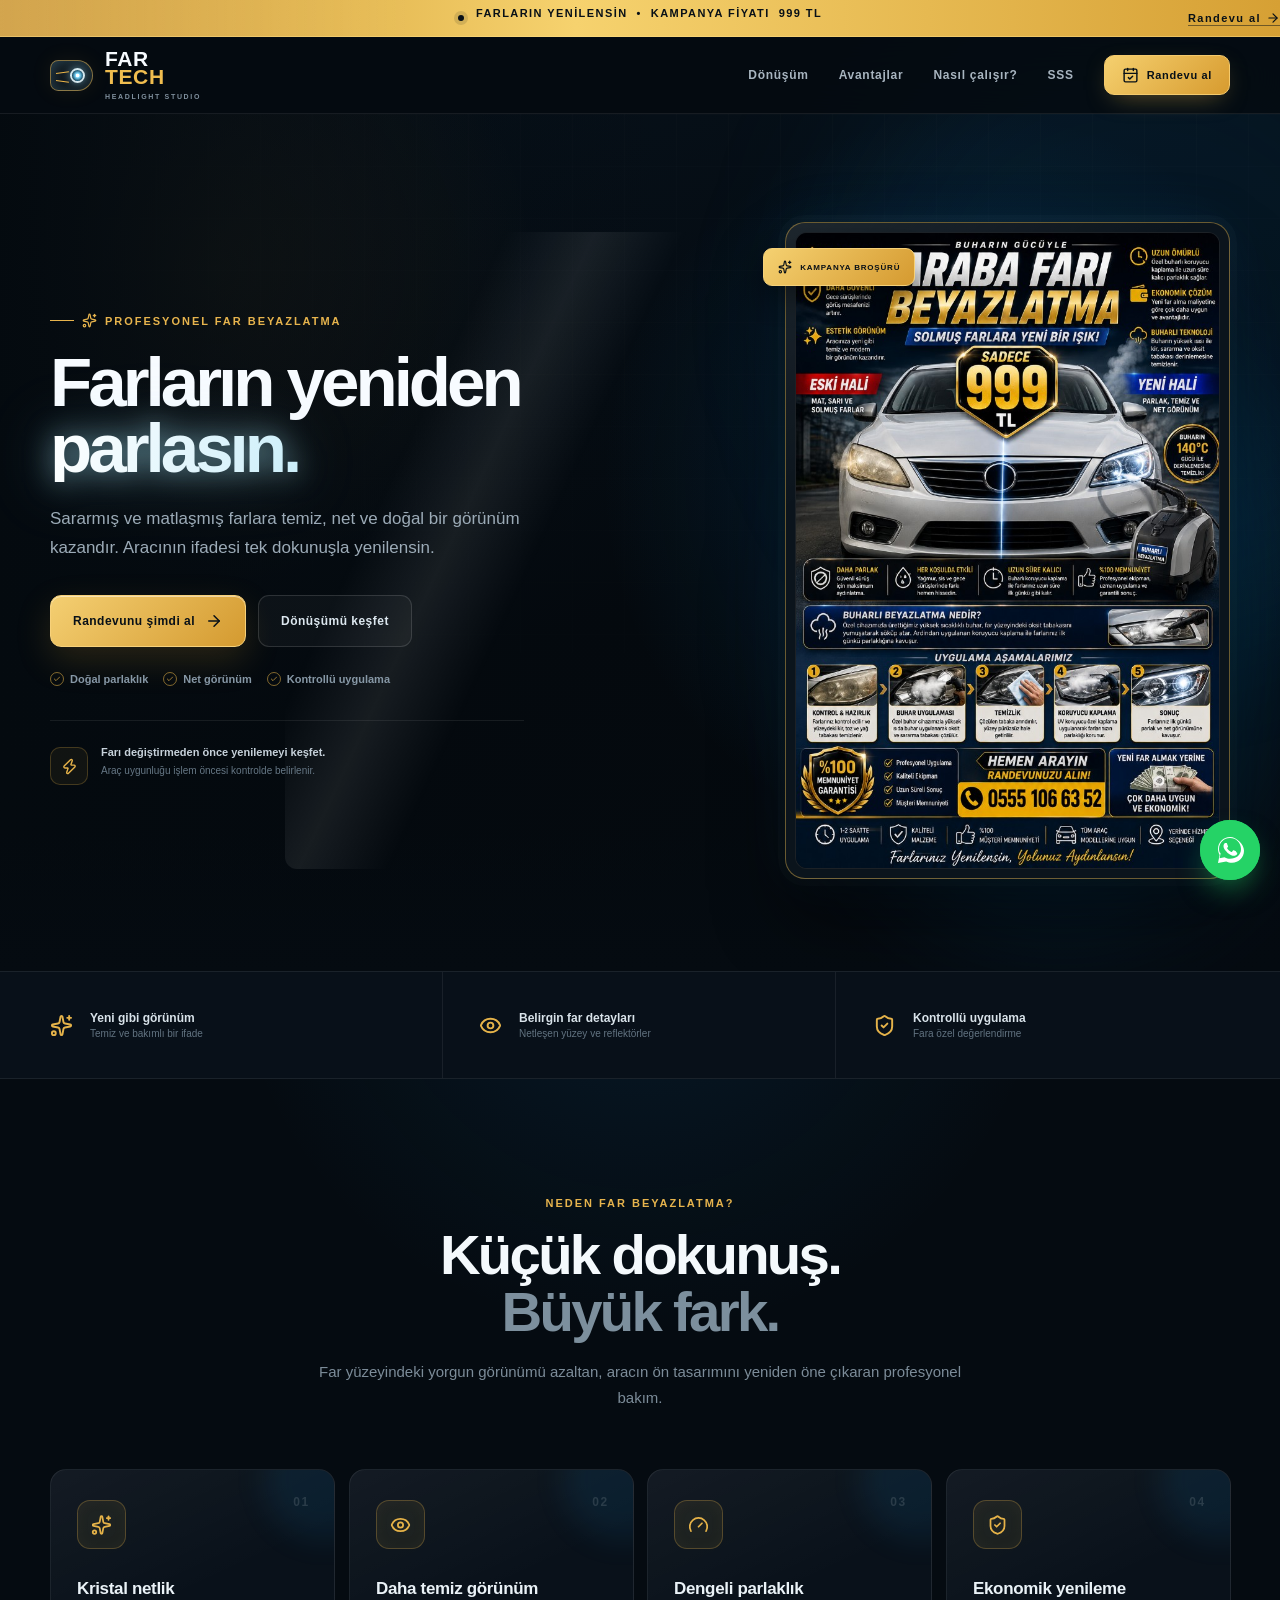
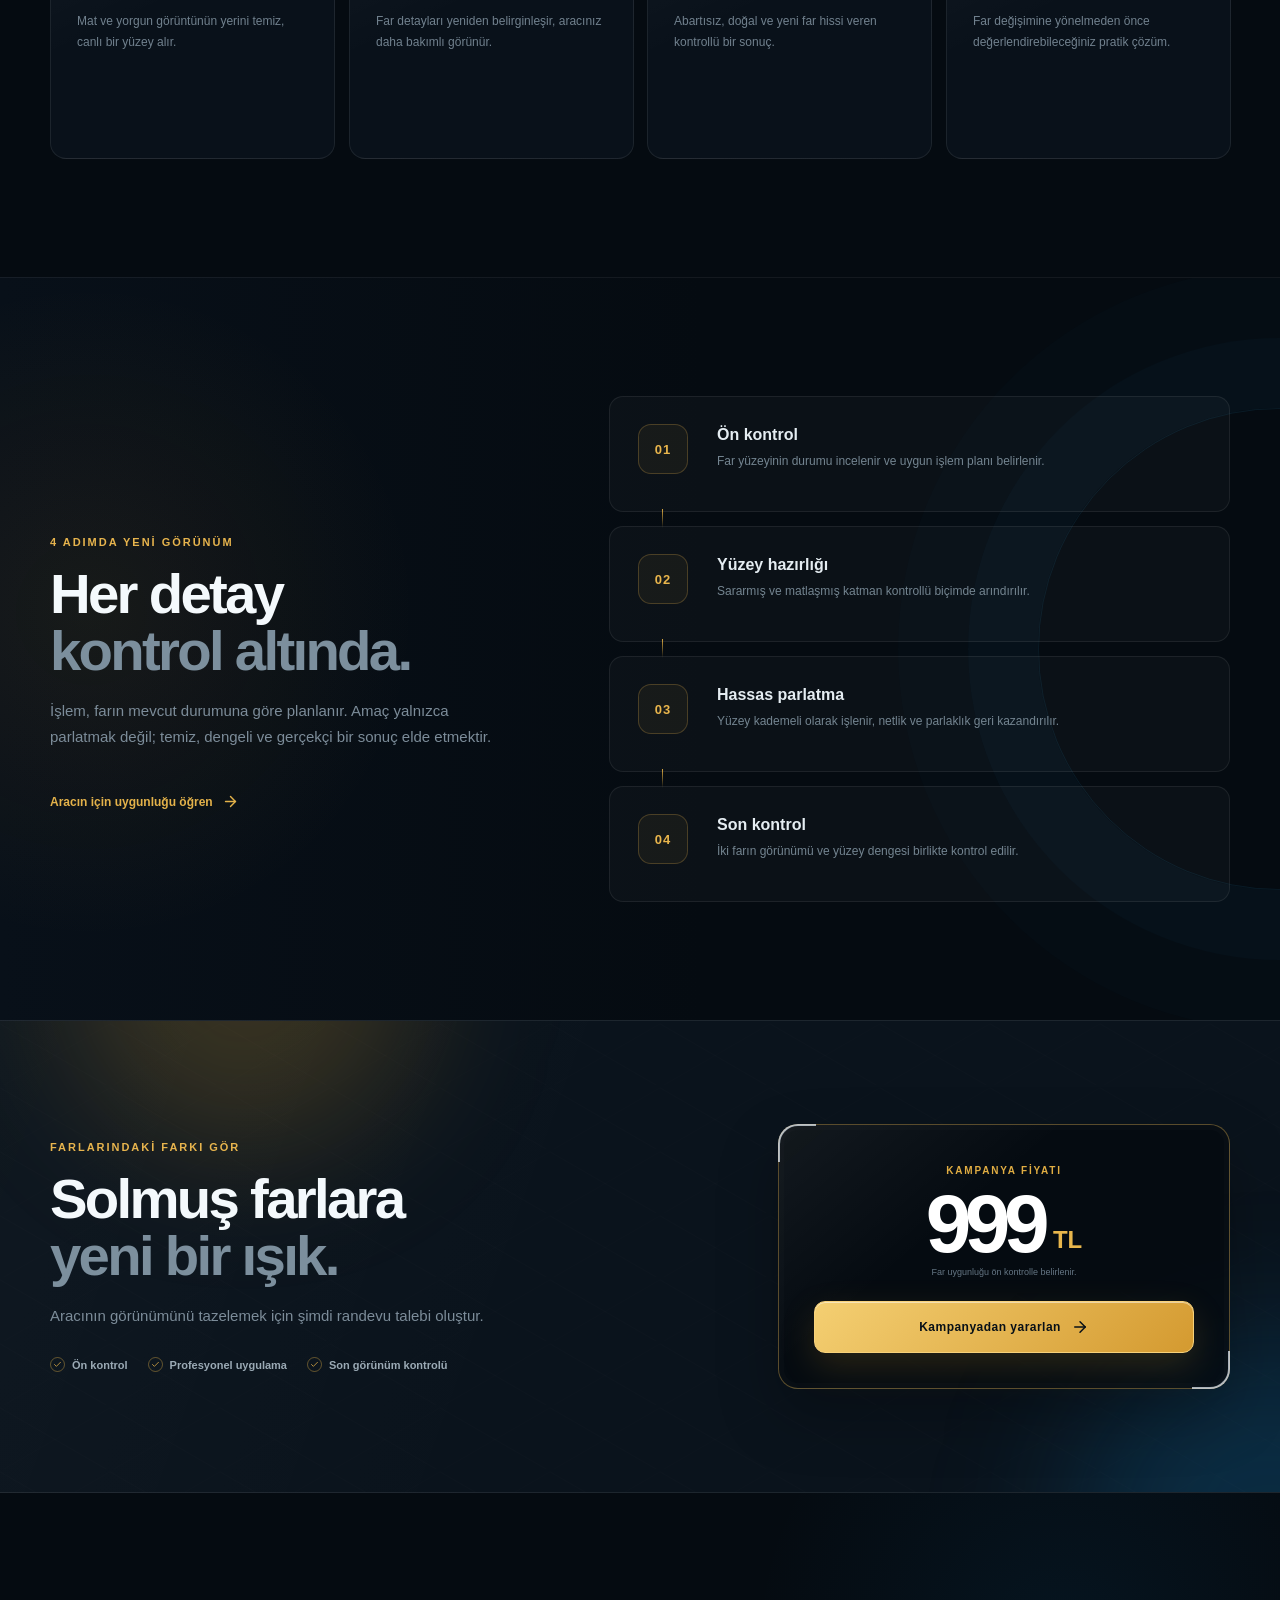
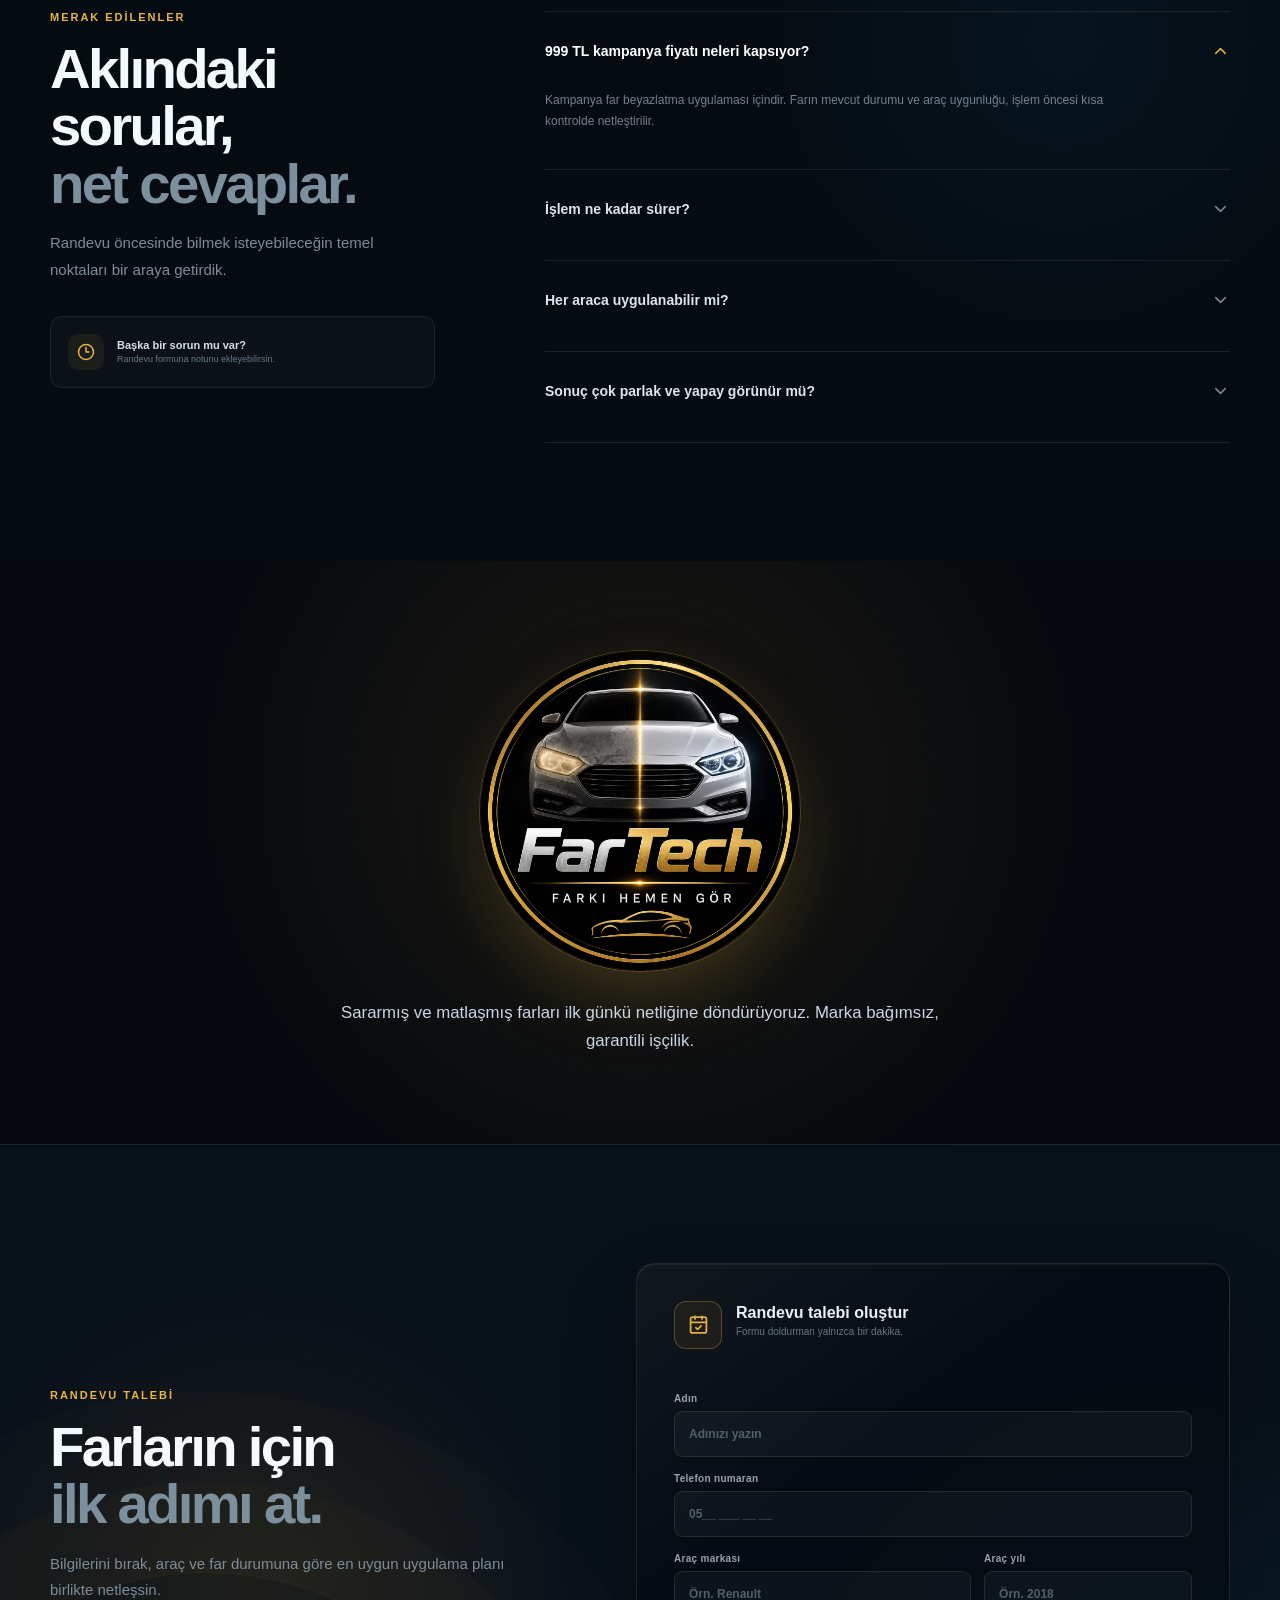
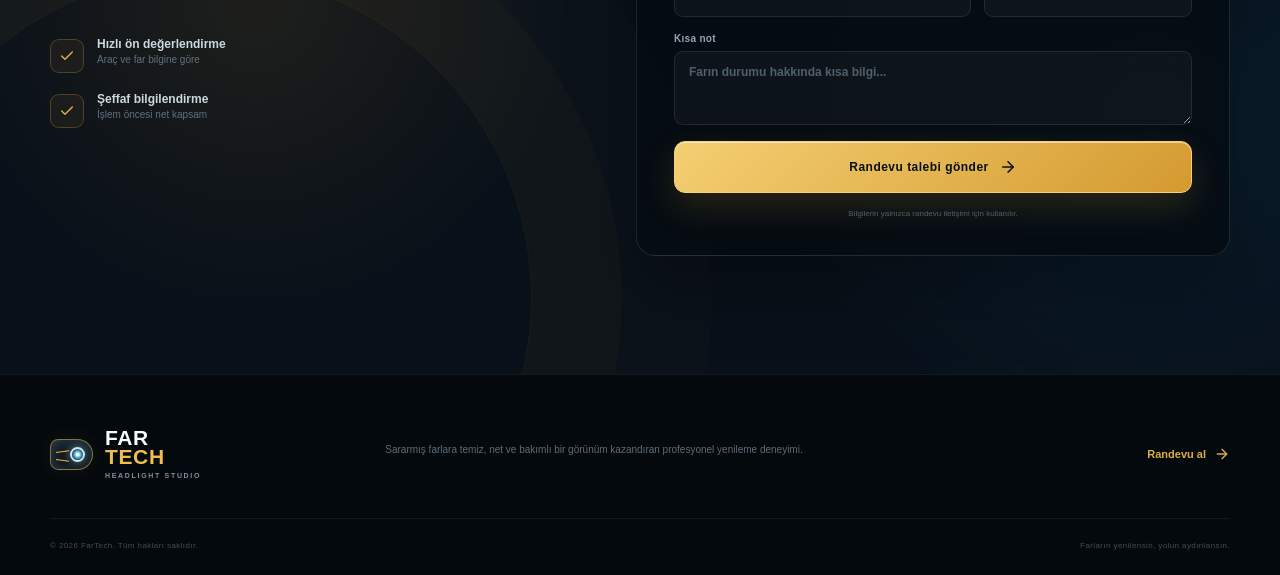
==== commit 9279f15e: "#2 cila: hero far-isigi glow (parlasin camgobegi + nefes) + CTA altin hale Site zaten koyu premium; " ====
--- a/FarLab-tek-dosya.html
+++ b/FarLab-tek-dosya.html
@@ -95,10 +95,40 @@
   color: #c9d6e5; font-size: 1.05rem; line-height: 1.65;
 }
 
+/* ---------- #2 CILA: hero "far isigi" — parlasin kelimesi restore edilmis far gibi yanar ----------
+   Site zaten koyu premium; bu, Porsche/Linear seviyesi tek guclu vurgu (imza an). */
+.hero-section .hero-copy h1 span,
+.hero-copy h1 span{
+  /* soguk beyaz -> temiz camgobegi (yorgun sari degil, yeni far isigi) */
+  background-image: linear-gradient(105deg, #ffffff 0%, #d7f2fb 42%, #9fe0f2 100%) !important;
+  -webkit-background-clip: text !important;
+  background-clip: text !important;
+  -webkit-text-fill-color: transparent !important;
+  color: transparent !important;
+  /* glyph seklini takip eden yumusak isik halesi */
+  filter: drop-shadow(0 0 14px rgba(159,224,242,.55)) drop-shadow(0 0 30px rgba(159,224,242,.28));
+  animation: fxLampGlow 5s ease-in-out infinite;
+}
+@keyframes fxLampGlow{
+  0%, 100%{ filter: drop-shadow(0 0 10px rgba(159,224,242,.42)) drop-shadow(0 0 24px rgba(159,224,242,.20)); }
+  50%     { filter: drop-shadow(0 0 18px rgba(159,224,242,.70)) drop-shadow(0 0 40px rgba(159,224,242,.34)); }
+}
+
+/* ---------- #2 CILA: birincil CTA'ya ince altin hale (nabizla cakismaz, sakin baglar) ---------- */
+.nav-cta{
+  box-shadow: 0 8px 26px -10px rgba(224,180,75,.55) !important;
+  transition: box-shadow .3s var(--fr-ease), transform .3s var(--fr-ease);
+}
+.nav-cta:hover{
+  box-shadow: 0 12px 34px -10px rgba(224,180,75,.7) !important;
+  transform: translateY(-1px);
+}
+
 /* ---------- Erisilebilirlik: hareket azaltma tercihi ---------- */
 @media (prefers-reduced-motion: reduce){
   .fr-reveal{ opacity: 1 !important; transform: none !important; transition: none !important; }
   .fx-floaty, .fx-pulse::after, .fx-wa::before{ animation: none !important; }
+  .hero-section .hero-copy h1 span, .hero-copy h1 span{ animation: none !important; }
 }
 </style>
   </head>
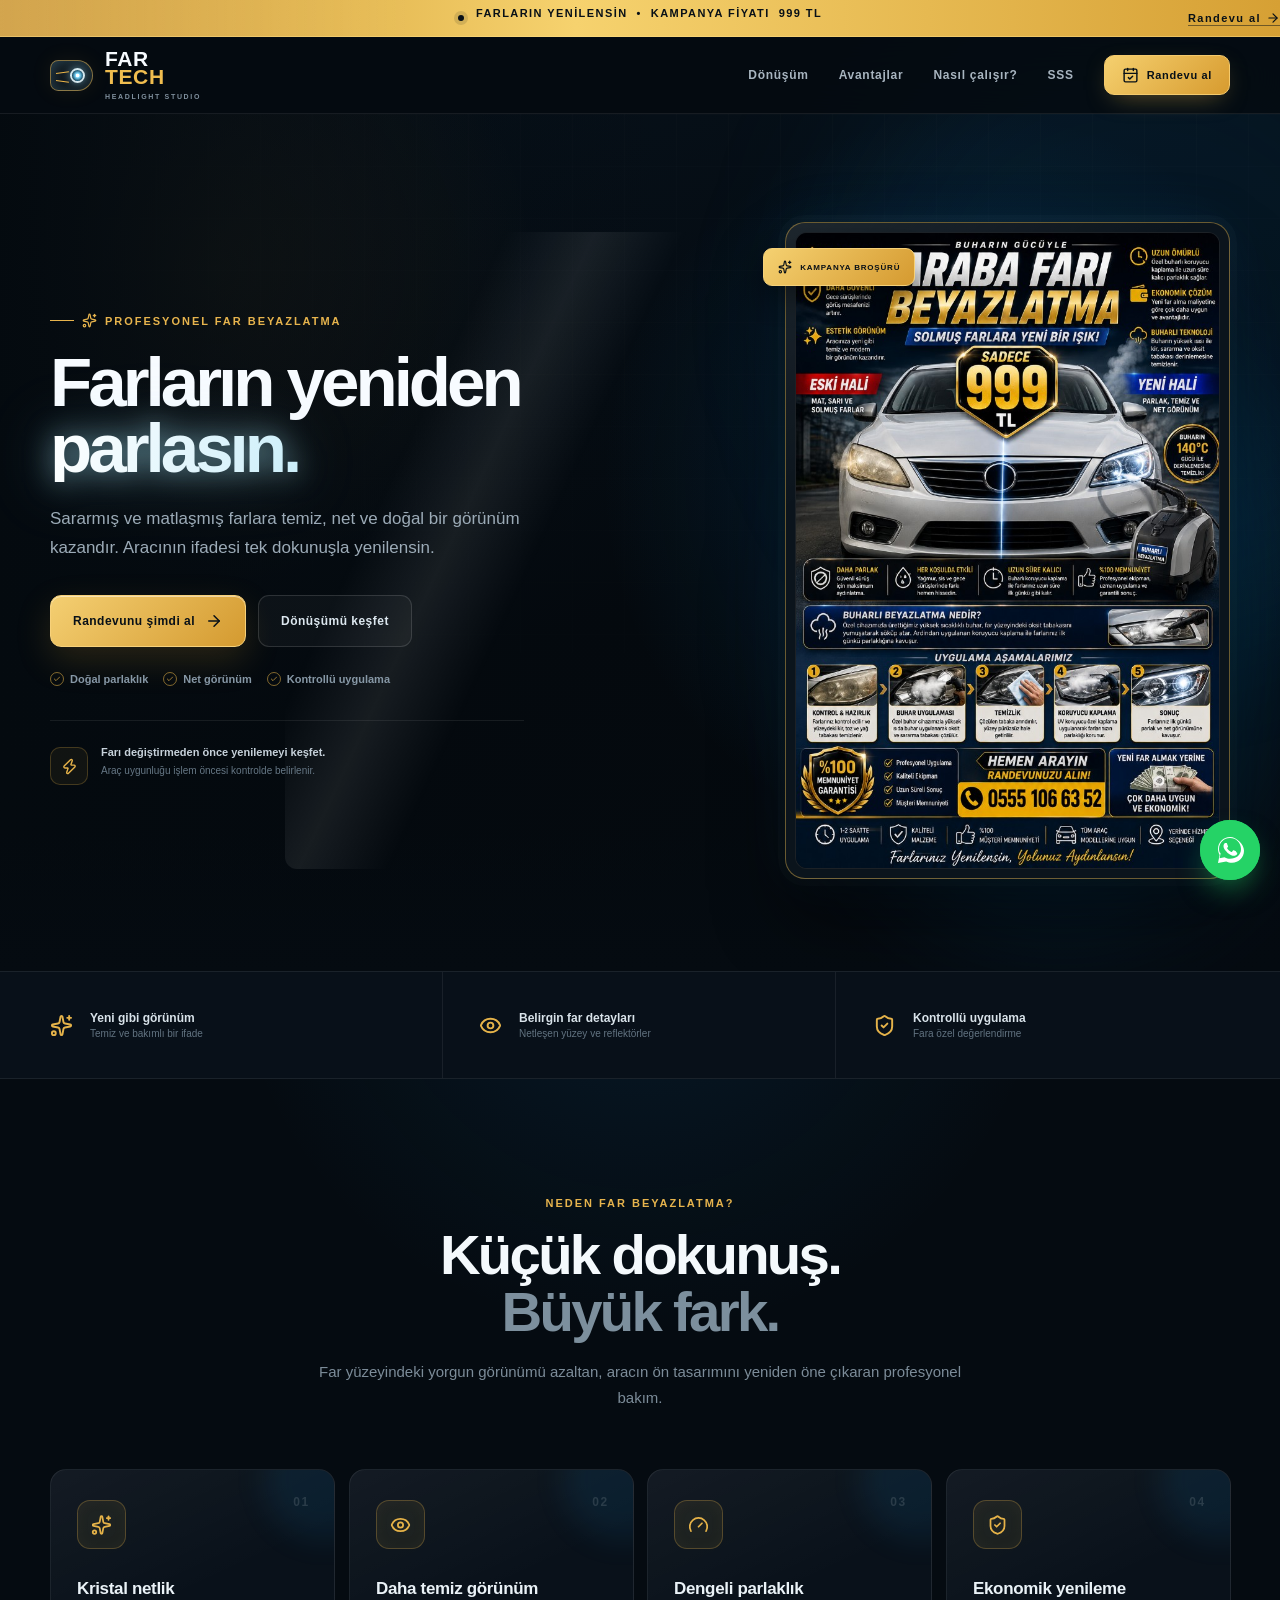
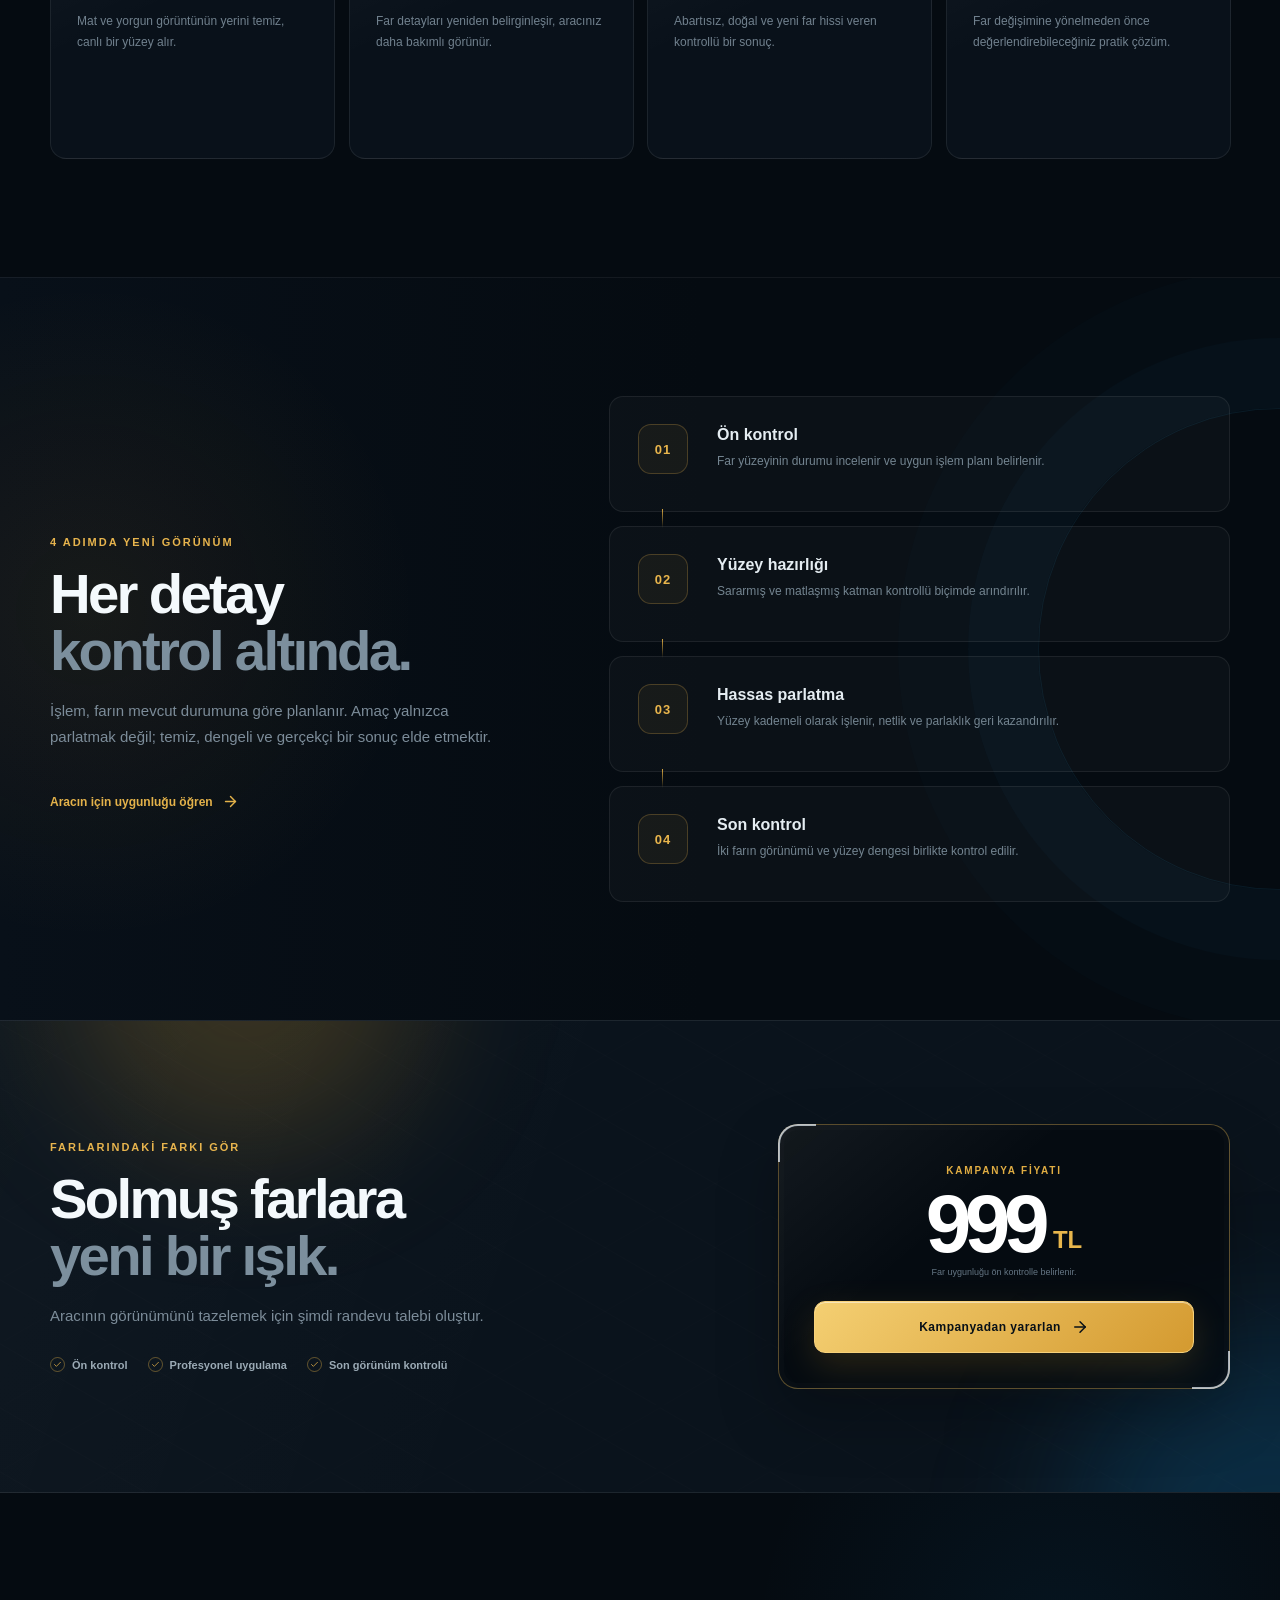
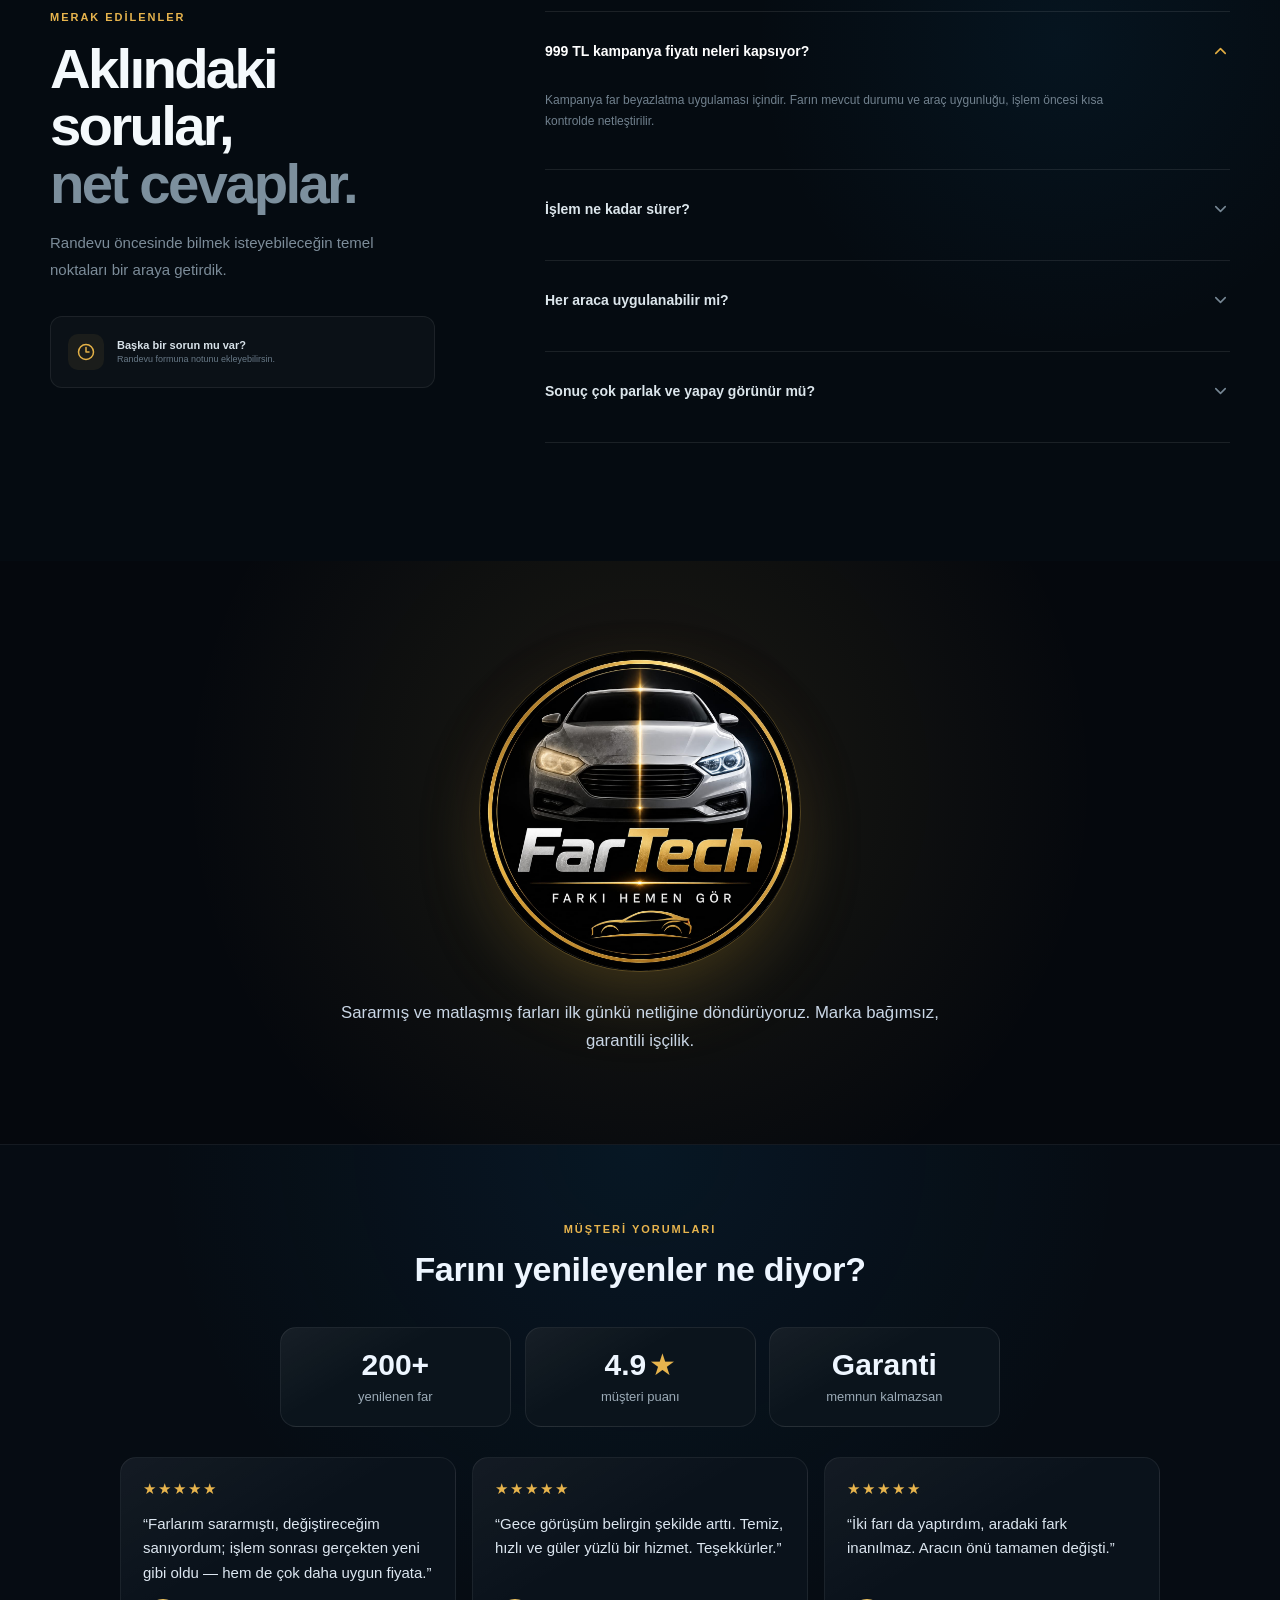
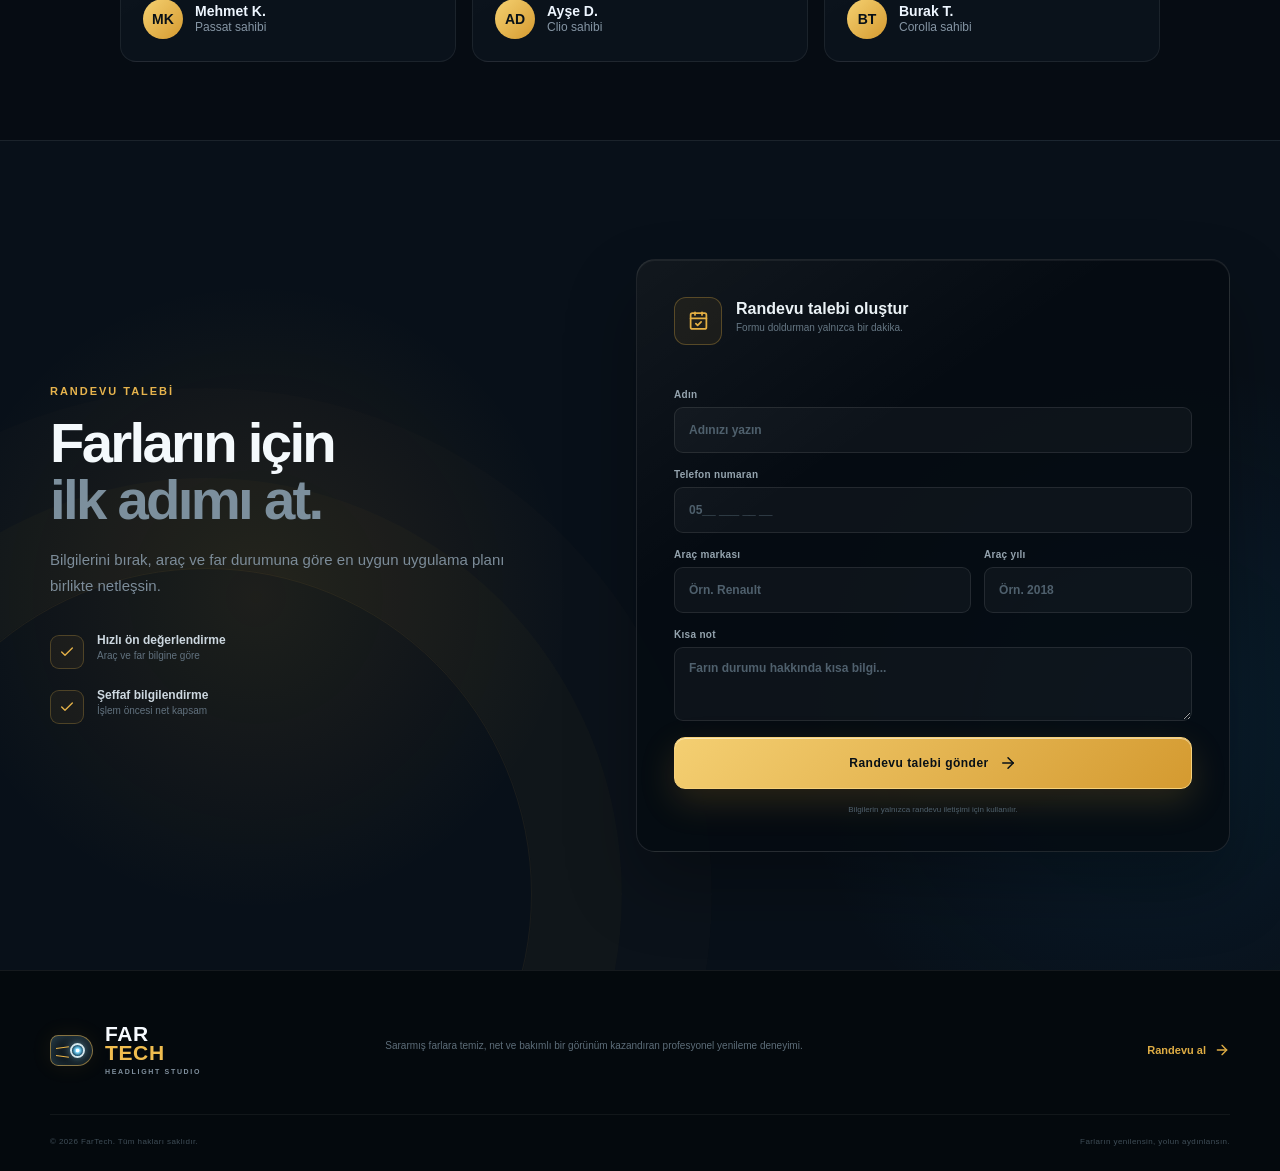
==== commit ea8d1c1c: "#5: guven seridi + musteri yorumlari (TEMSILI icerik) — kanit -> CTA firma bandi ile randevu arasina" ====
--- a/FarLab-tek-dosya.html
+++ b/FarLab-tek-dosya.html
@@ -122,6 +122,56 @@
 .nav-cta:hover{
   box-shadow: 0 12px 34px -10px rgba(224,180,75,.7) !important;
   transform: translateY(-1px);
+}
+
+/* ---------- #5: Guven seridi + musteri yorumlari (randevunun hemen ustu) ----------
+   TEMSILI icerik — gercek yorum/rakamlar sonra konacak. Allbirds/Glossier dersi: kanit -> CTA. */
+.fx-trust{
+  padding: 78px 24px;
+  background: radial-gradient(circle at 50% 0%, rgba(20,120,190,.10), transparent 55%), #060c13;
+  border-top: 1px solid #ffffff0f;
+}
+.fx-trust-inner{ max-width: 1040px; margin: 0 auto; }
+.fx-trust-head{ text-align: center; margin-bottom: 38px; }
+.fx-trust-kicker{
+  color: #e7b44d; letter-spacing: .18em; font-size: 11px; font-weight: 850; text-transform: uppercase;
+}
+.fx-trust-title{
+  font-size: clamp(24px, 4vw, 34px); font-weight: 800; margin: .45em 0 0;
+  color: #eef6ff; letter-spacing: -.01em;
+}
+.fx-trust-stats{
+  display: grid; grid-template-columns: repeat(3, 1fr); gap: 14px;
+  max-width: 720px; margin: 0 auto 30px;
+}
+.fx-stat{
+  text-align: center; border-radius: 16px; padding: 22px 14px;
+  background: linear-gradient(150deg, #ffffff0c, transparent 40%), #0b141c;
+  border: 1px solid #ffffff14;
+}
+.fx-stat-num{ display: block; font-size: 30px; font-weight: 800; color: #eef6ff; line-height: 1; }
+.fx-stat-star{ color: #e7b44d; margin-left: 3px; }
+.fx-stat-lbl{ display: block; margin-top: 9px; color: #9cabb7; font-size: 13px; }
+.fx-trust-reviews{ display: grid; grid-template-columns: repeat(3, 1fr); gap: 16px; }
+.fx-review{
+  margin: 0; border-radius: 16px; padding: 22px; display: flex; flex-direction: column; gap: 14px;
+  background: linear-gradient(150deg, #ffffff0a, transparent 42%), #0a121b;
+  border: 1px solid #ffffff12;
+}
+.fx-review-stars{ color: #e7b44d; letter-spacing: 2px; font-size: 15px; }
+.fx-review blockquote{ margin: 0; color: #dce6f0; font-size: 15px; line-height: 1.62; }
+.fx-review figcaption{ display: flex; align-items: center; gap: 12px; margin-top: auto; }
+.fx-ava{
+  width: 40px; height: 40px; border-radius: 50%; flex: none;
+  display: grid; place-items: center; font-weight: 800; font-size: 14px; color: #081017;
+  background: linear-gradient(135deg, #f5d171, #d59a30);
+}
+.fx-review-who{ display: flex; flex-direction: column; line-height: 1.3; }
+.fx-review-who b{ color: #eef6ff; font-size: 14px; }
+.fx-review-who span{ color: #8595a4; font-size: 12px; }
+@media (max-width: 820px){
+  .fx-trust-reviews{ grid-template-columns: 1fr; }
+  .fx-trust-stats{ grid-template-columns: 1fr; max-width: 340px; }
 }
 
 /* ---------- Erisilebilirlik: hareket azaltma tercihi ---------- */
@@ -235,6 +285,50 @@
       }
     }
 
+    /* 5c) Guven seridi + musteri yorumlari — firma bandi ile randevu arasi.
+       TEMSILI icerik: gercek yorum/rakamlar sonra degistirilecek. */
+    if (!D.querySelector(".fx-trust")) {
+      var banchor = D.querySelector(".booking-section") || D.querySelector("footer");
+      if (banchor && banchor.parentNode) {
+        var reviews = [
+          { t: "Farlarım sararmıştı, değiştireceğim sanıyordum; işlem sonrası gerçekten yeni gibi oldu — hem de çok daha uygun fiyata.", n: "Mehmet K.", c: "Passat sahibi", a: "MK" },
+          { t: "Gece görüşüm belirgin şekilde arttı. Temiz, hızlı ve güler yüzlü bir hizmet. Teşekkürler.", n: "Ayşe D.", c: "Clio sahibi", a: "AD" },
+          { t: "İki farı da yaptırdım, aradaki fark inanılmaz. Aracın önü tamamen değişti.", n: "Burak T.", c: "Corolla sahibi", a: "BT" }
+        ];
+        var cards = reviews.map(function (r) {
+          return '<figure class="fx-review fr-reveal">' +
+            '<div class="fx-review-stars" aria-label="5 uzerinden 5">★★★★★</div>' +
+            '<blockquote>“' + r.t + '”</blockquote>' +
+            '<figcaption><span class="fx-ava">' + r.a + '</span>' +
+            '<span class="fx-review-who"><b>' + r.n + '</b><span>' + r.c + '</span></span></figcaption>' +
+            '</figure>';
+        }).join("");
+
+        var tsec = D.createElement("section");
+        tsec.className = "fx-trust";
+        tsec.innerHTML =
+          '<div class="fx-trust-inner">' +
+            '<div class="fx-trust-head fr-reveal">' +
+              '<div class="fx-trust-kicker">MÜŞTERİ YORUMLARI</div>' +
+              '<h2 class="fx-trust-title">Farını yenileyenler ne diyor?</h2>' +
+            '</div>' +
+            '<div class="fx-trust-stats">' +
+              '<div class="fx-stat fr-reveal"><span class="fx-stat-num">200+</span><span class="fx-stat-lbl">yenilenen far</span></div>' +
+              '<div class="fx-stat fr-reveal"><span class="fx-stat-num">4.9<span class="fx-stat-star">★</span></span><span class="fx-stat-lbl">müşteri puanı</span></div>' +
+              '<div class="fx-stat fr-reveal"><span class="fx-stat-num">Garanti</span><span class="fx-stat-lbl">memnun kalmazsan</span></div>' +
+            '</div>' +
+            '<div class="fx-trust-reviews">' + cards + '</div>' +
+          '</div>';
+        banchor.parentNode.insertBefore(tsec, banchor);
+
+        // stagger (dalga) — bu elemanlar block 6'daki gozlemciye dahil olur
+        var st = tsec.querySelectorAll(".fx-trust-reviews > .fx-review");
+        for (var i = 0; i < st.length; i++) st[i].style.transitionDelay = (i * 90) + "ms";
+        var sc = tsec.querySelectorAll(".fx-trust-stats > .fx-stat");
+        for (var j = 0; j < sc.length; j++) sc[j].style.transitionDelay = (j * 70) + "ms";
+      }
+    }
+
     /* 6) IntersectionObserver: eleman gorunur olunca .fr-in ekle (KILIT SATIR)
        ONEMLI: siniflar mount'tan SONRA eklendigi icin, ilk gizlemeyi
        transition'siz yapariz (fr-prep) -> "sonup tekrar belirme" flasi olmaz. */
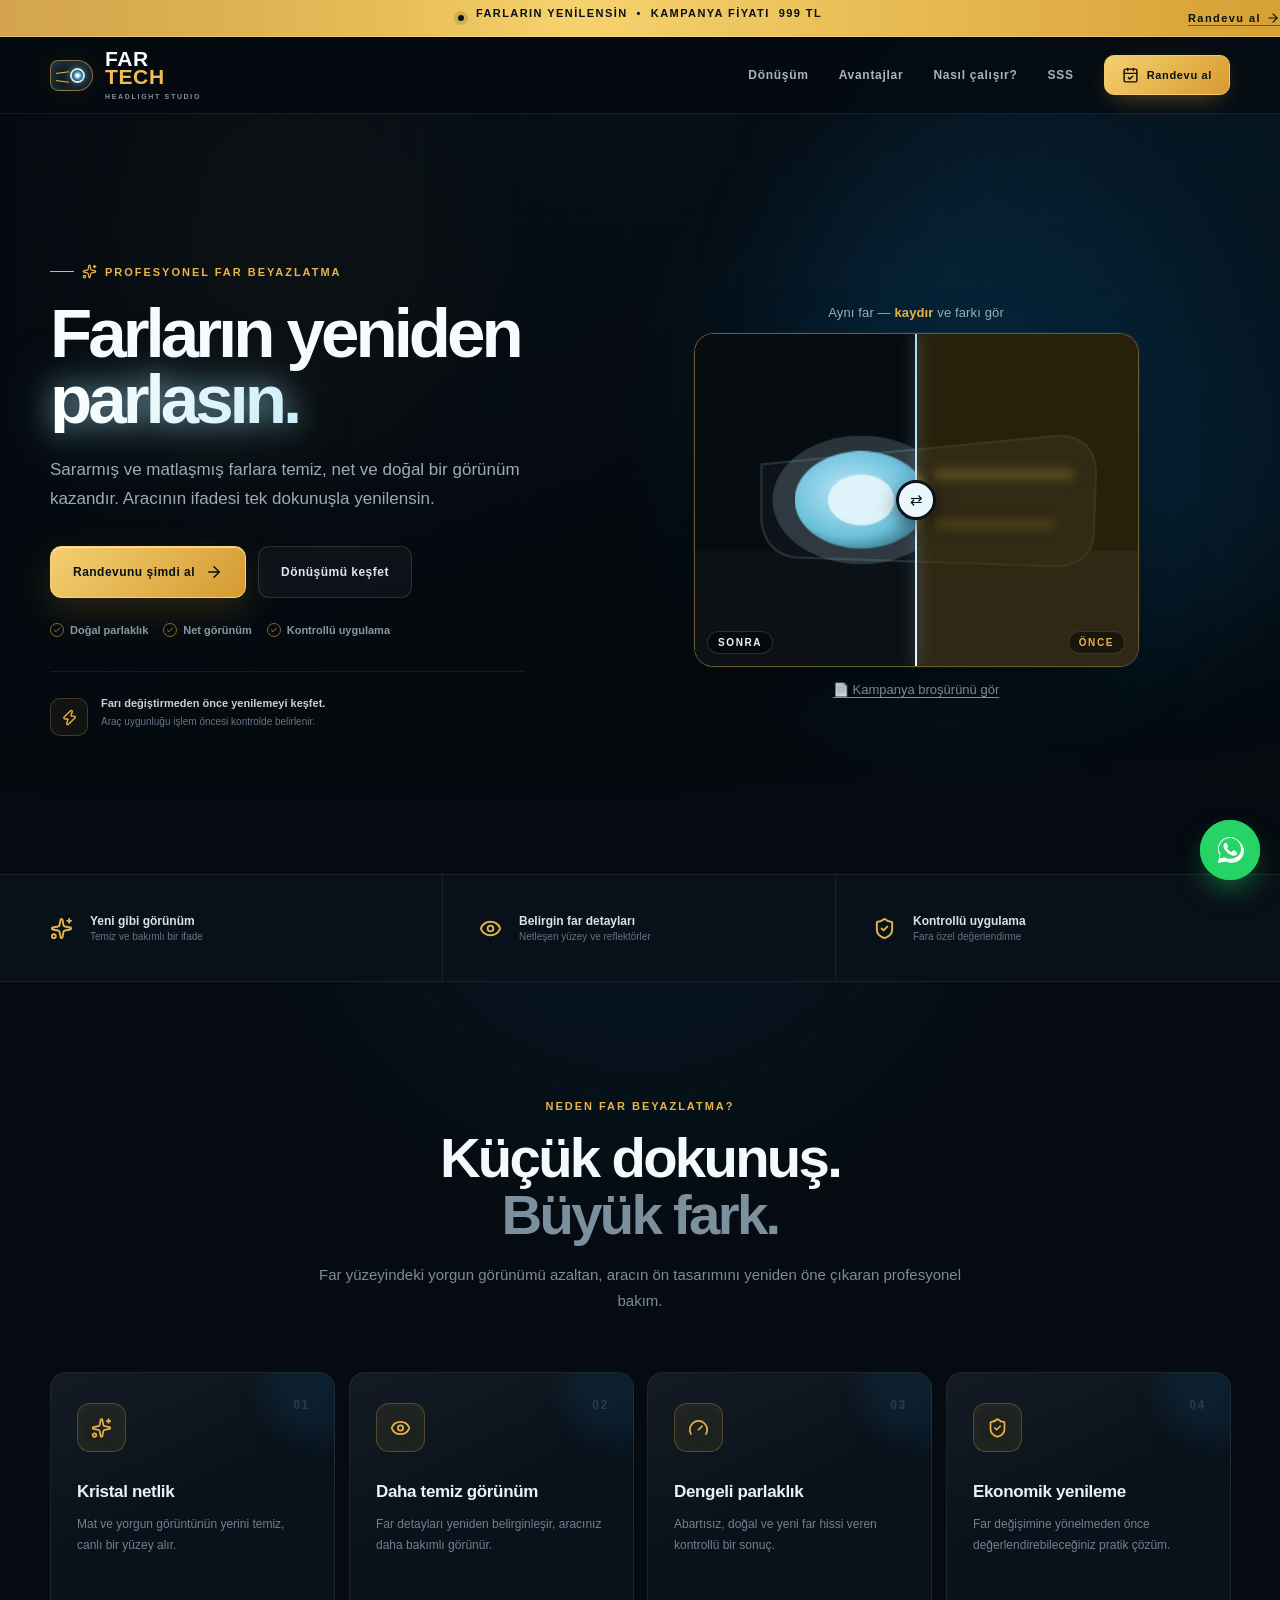
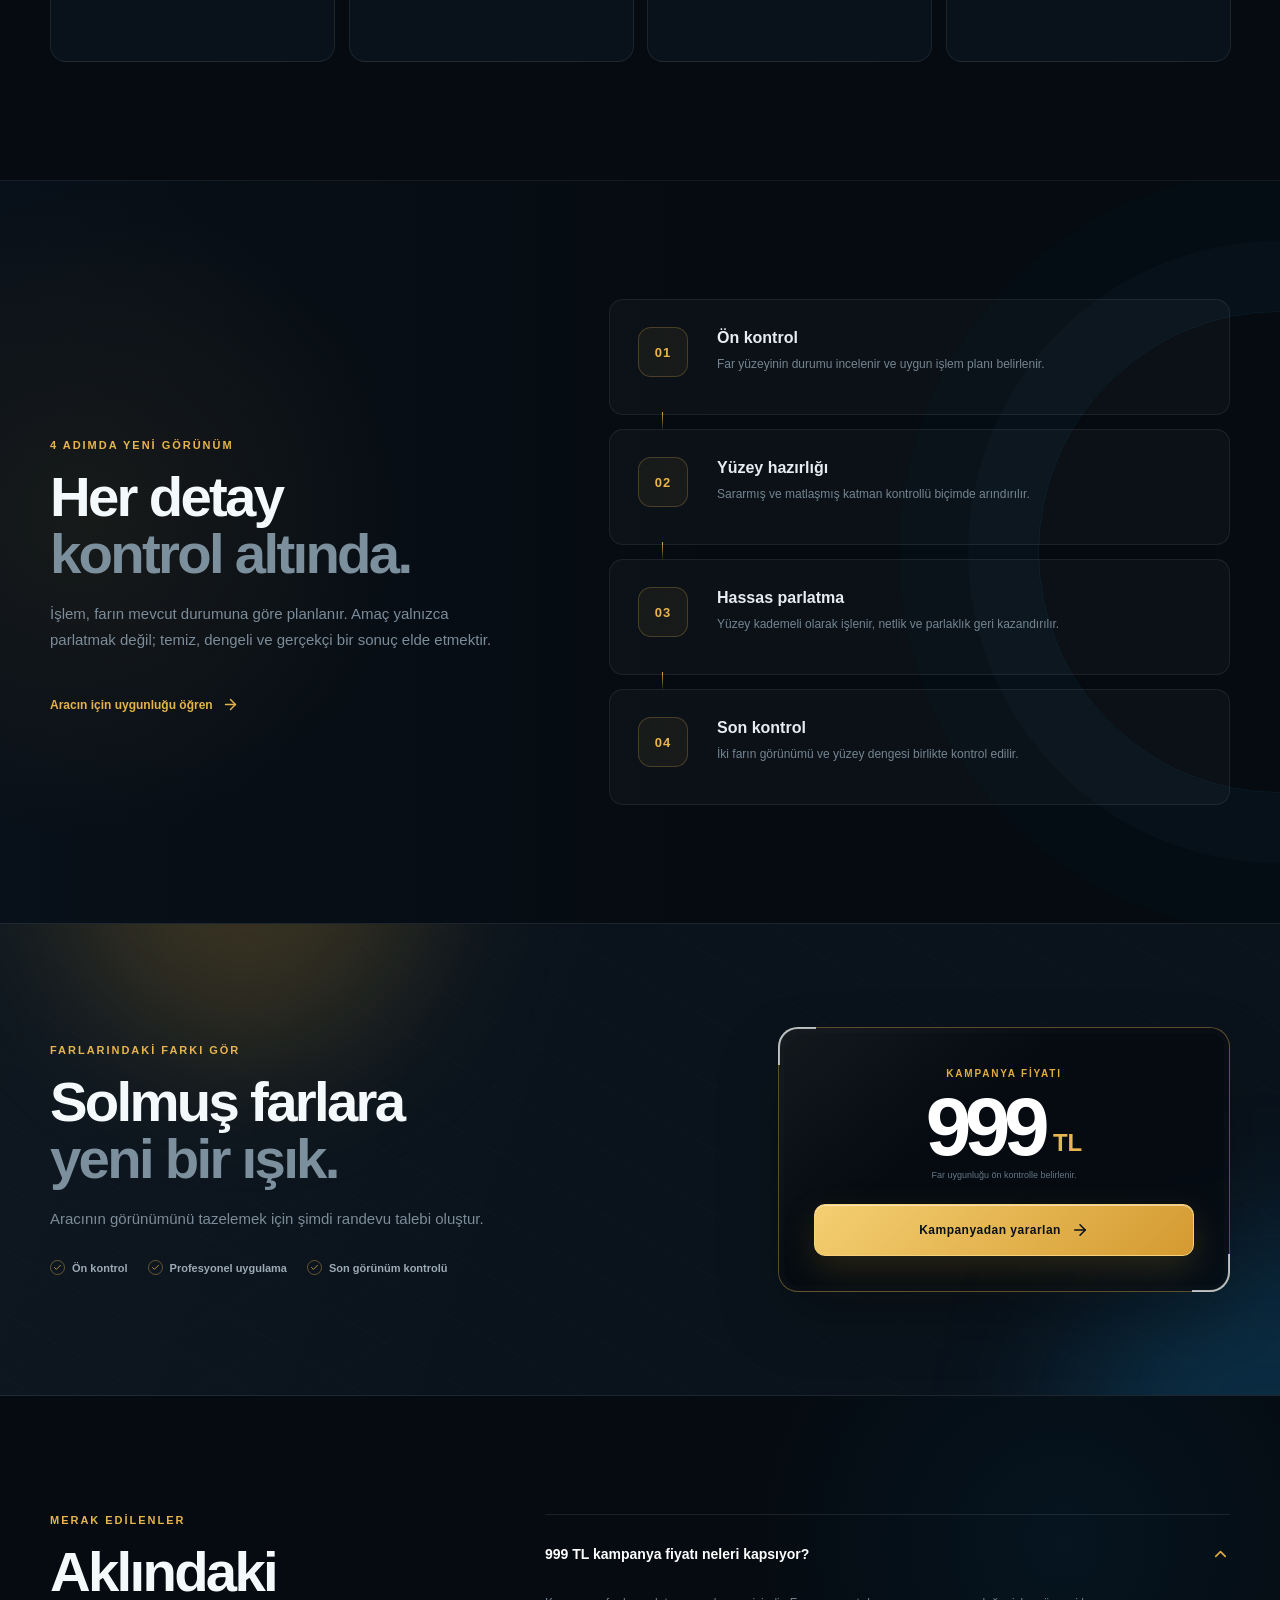
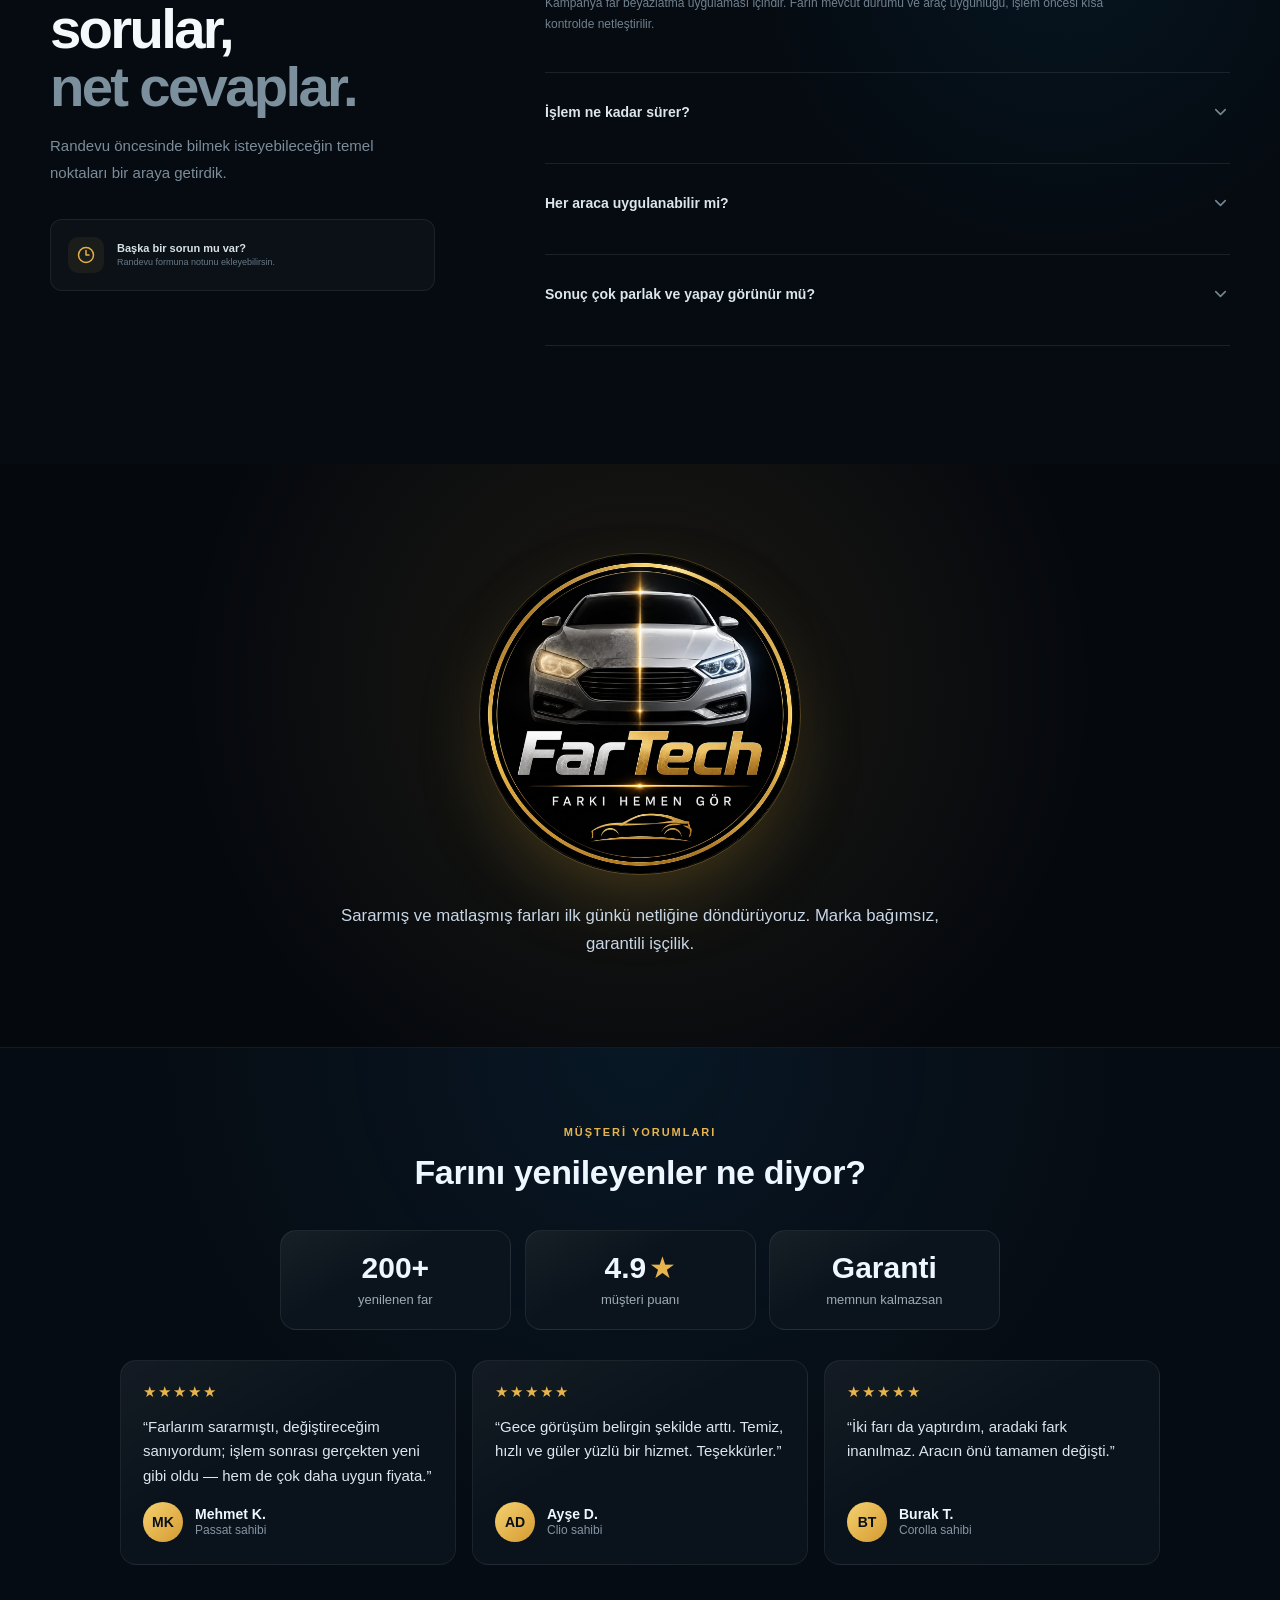
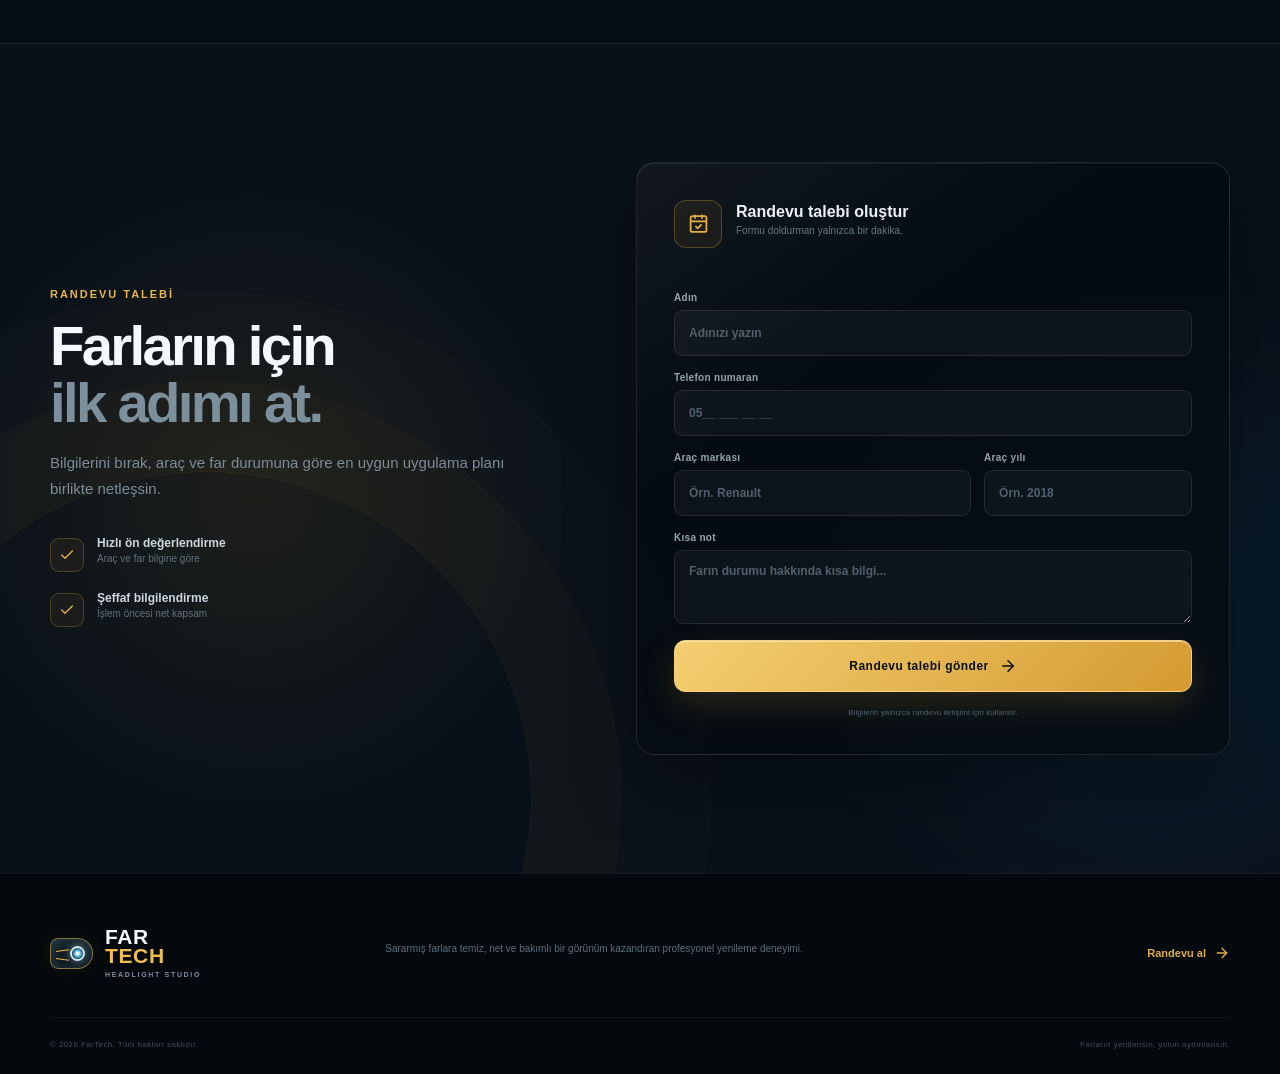
==== commit 2a49e3f0: "#01: once/sonra kaydirmali hero gorseli (temsili far cizimi) - enhance.js block 5e: hero-visual'a su" ====
--- a/FarLab-tek-dosya.html
+++ b/FarLab-tek-dosya.html
@@ -173,6 +173,60 @@
   .fx-trust-reviews{ grid-template-columns: 1fr; }
   .fx-trust-stats{ grid-template-columns: 1fr; max-width: 340px; }
 }
+
+/* ---------- #01: ONCE/SONRA kaydirmali hero gorseli ----------
+   Far beyazlatma zaten bir once/sonra urunu; ziyaretci donusumu parmagiyla gorur.
+   Icerik TEMSILI far cizimi — gercek foto gelince layer'lardaki svg <img> ile degisir. */
+.fx-ba-wrap{
+  width: min(100%, 445px); margin: 0 auto;
+  display: flex; flex-direction: column; gap: 13px;
+}
+.fx-ba-cap{ text-align: center; color: #9cabb7; font-size: 13px; margin: 0; letter-spacing: .01em; }
+.fx-ba-cap b{ color: #e7b44d; }
+.fx-ba{
+  position: relative; border-radius: 20px; overflow: hidden; aspect-ratio: 4 / 3;
+  user-select: none; -webkit-user-select: none; touch-action: pan-y;
+  border: 1px solid #eebc506b; background: #0b141c;
+  box-shadow: 0 0 0 1px #ffffff0a, 0 30px 70px -30px rgba(0,0,0,.8);
+}
+.fx-ba-layer{ position: absolute; inset: 0; }
+.fx-ba-after{ clip-path: inset(0 calc(100% - var(--x, 50%)) 0 0); }
+.fx-ba svg{ width: 100%; height: 100%; display: block; }
+.fx-ba-tag{
+  position: absolute; bottom: 12px; font-size: 10px; font-weight: 800;
+  letter-spacing: .16em; text-transform: uppercase; padding: 5px 10px; border-radius: 999px;
+  background: rgba(0,0,0,.45); -webkit-backdrop-filter: blur(4px); backdrop-filter: blur(4px);
+  border: 1px solid #ffffff24; pointer-events: none;
+}
+.fx-ba-tag.a{ left: 12px; color: #eaf8fd; }   /* sonra (net taraf) */
+.fx-ba-tag.b{ right: 12px; color: #e7b44d; }   /* once (sari taraf) */
+.fx-ba-div{
+  position: absolute; top: 0; bottom: 0; left: var(--x, 50%); width: 2px; transform: translateX(-1px);
+  background: linear-gradient(#9fe0f2, #eaf8fd); pointer-events: none;
+  box-shadow: 0 0 14px rgba(159,224,242,.7);
+}
+.fx-ba-knob{
+  position: absolute; top: 50%; left: var(--x, 50%); width: 40px; height: 40px;
+  transform: translate(-50%, -50%); border-radius: 50%;
+  background: #eaf8fd; border: 3px solid #0b141c; pointer-events: none;
+  display: grid; place-items: center; color: #0b141c; font-weight: 800; font-size: 15px;
+  box-shadow: 0 6px 18px rgba(0,0,0,.5);
+}
+.fx-ba input[type="range"]{
+  position: absolute; inset: 0; width: 100%; height: 100%; margin: 0;
+  opacity: 0; cursor: ew-resize;
+}
+.fx-ba input[type="range"]:focus-visible ~ .fx-ba-div{ outline: 3px solid #9fe0f2; outline-offset: 3px; }
+/* tek seferlik ipucu: yuklenince kaydirici kendiliginden bir suzulur */
+.fx-ba.fx-hint .fx-ba-after{ transition: clip-path .7s var(--fr-ease); }
+.fx-ba.fx-hint .fx-ba-div,
+.fx-ba.fx-hint .fx-ba-knob{ transition: left .7s var(--fr-ease); }
+.fx-ba-brosur{ text-align: center; }
+.fx-ba-brosur button{
+  background: none; border: 0; color: #9cabb7; font-size: 13px; cursor: pointer;
+  text-decoration: underline; text-underline-offset: 3px; padding: 2px 6px;
+}
+.fx-ba-brosur button:hover{ color: #eef6ff; }
 
 /* ---------- Erisilebilirlik: hareket azaltma tercihi ---------- */
 @media (prefers-reduced-motion: reduce){
@@ -203,6 +257,10 @@
   var D = document, H = D.documentElement;
   var reduce = window.matchMedia("(prefers-reduced-motion: reduce)").matches;
 
+  // ==== TEK NUMARA ==== degistirince hem WhatsApp yuvarlagi hem randevu formu birlikte guncellenir.
+  // FarTech WhatsApp numarasi (Arda onayladi 2026-08-02, gercek numara; format: bagi 90, bosluksuz):
+  var WA = "905551066352";
+
   // JS aktif: reveal elemanlarini gizlemeye izin ver (JS yoksa gizlenmez).
   H.classList.add("fr-js");
 
@@ -255,7 +313,7 @@
     if (!D.querySelector(".fx-wa")) {
       var wa = D.createElement("a");
       wa.className = "fx-wa";
-      wa.href = "https://wa.me/905551066352";   // temsili: poster'daki numara
+      wa.href = "https://wa.me/" + WA;   // TEK kaynak: yukaridaki WA sabiti
       wa.target = "_blank";
       wa.rel = "noopener";
       wa.setAttribute("aria-label", "WhatsApp ile yaz");
@@ -329,6 +387,121 @@
       }
     }
 
+    /* 5d) Randevu formu -> WhatsApp'a hazir mesaj (backend/kayit YOK, hesap gerekmez).
+       Musteri formu doldurur -> gonderince tum bilgiler isletmenin WhatsApp'ina hazir mesaj olur. */
+    var bform = D.querySelector(".booking-section form") || D.querySelector(".booking-card form") || D.querySelector("form");
+    if (bform && !bform.__fxWired) {
+      bform.__fxWired = true;
+      bform.addEventListener("submit", function (ev) {
+        ev.preventDefault();
+        ev.stopPropagation();                 // React'in kendi onSubmit'ine ulasmasin
+        if (!bform.checkValidity()) { bform.reportValidity(); return; }   // zorunlu alan kontrolu
+
+        function val(n) { var el = bform.querySelector('[name="' + n + '"]'); return el ? el.value.trim() : ""; }
+        var ad = val("name"), tel = val("phone"), arac = val("car"), yil = val("year"), not = val("note");
+        var aracSatir = arac + (yil ? " (" + yil + ")" : "");
+
+        var msg =
+          "*FarTech — Randevu Talebi*\n" +
+          "👤 Ad: " + ad + "\n" +
+          "📞 Telefon: " + tel + "\n" +
+          "🚗 Araç: " + aracSatir + "\n" +
+          "📝 Not: " + (not || "-");
+
+        window.open("https://wa.me/" + WA + "?text=" + encodeURIComponent(msg), "_blank", "noopener");
+
+        var btn = bform.querySelector('button[type="submit"]') || bform.querySelector("button");
+        if (btn && !btn.__busy) {
+          btn.__busy = true;
+          var old = btn.textContent;
+          btn.textContent = "WhatsApp açılıyor…";
+          setTimeout(function () { btn.textContent = old; btn.__busy = false; }, 3500);
+        }
+      }, false);
+    }
+
+    /* 5e) ONCE/SONRA kaydirmali hero gorseli — far beyazlatma zaten bir once/sonra urunu.
+       TEMSILI far cizimi; gercek foto gelince iki layer'daki svg birer <img> ile degistirilir. */
+    var heroVisual = D.querySelector(".hero-visual");
+    if (heroVisual && !heroVisual.querySelector(".fx-ba-wrap")) {
+
+      function lamp(state) {
+        var before = state === "before";
+        var housing = before ? "#181410" : "#0e1319";
+        var lensA = before ? "#c9a24a" : "#bfe9f6", lensB = before ? "#8f7326" : "#5bb9d6";
+        var glow = before ? 0 : 1, haze = before ? 0.55 : 0;
+        return '' +
+          '<svg viewBox="0 0 400 300" preserveAspectRatio="xMidYMid slice" xmlns="http://www.w3.org/2000/svg">' +
+          '<defs>' +
+          '<radialGradient id="lg-' + state + '" cx="42%" cy="42%" r="65%">' +
+          '<stop offset="0%" stop-color="' + lensA + '"/><stop offset="70%" stop-color="' + lensB + '"/>' +
+          '<stop offset="100%" stop-color="' + (before ? "#5c4a1c" : "#1c5f76") + '"/></radialGradient>' +
+          '<filter id="bl-' + state + '"><feGaussianBlur stdDeviation="' + (before ? 4.5 : 0.4) + '"/></filter>' +
+          '</defs>' +
+          '<rect width="400" height="300" fill="' + (before ? "#0a0805" : "#070c11") + '"/>' +
+          '<rect x="-20" y="196" width="440" height="140" fill="' + (before ? "#141210" : "#0c1116") + '"/>' +
+          '<path d="M60 118 L330 92 Q360 94 362 124 L360 182 Q358 206 330 210 L90 202 Q64 198 60 170 Z" fill="' + housing + '" stroke="' + (before ? "#2a2110" : "#223038") + '" stroke-width="2"/>' +
+          '<g filter="url(#bl-' + state + ')">' +
+          '<ellipse cx="150" cy="150" rx="60" ry="44" fill="url(#lg-' + state + ')"/>' +
+          '<ellipse cx="150" cy="150" rx="30" ry="23" fill="' + (before ? "#6b571f" : "#eaf8fd") + '" opacity="' + (before ? 0.5 : 0.95) + '"/>' +
+          '<rect x="215" y="122" width="128" height="10" rx="5" fill="' + (before ? "#7a6428" : "#bfe9f6") + '" opacity="' + (before ? 0.55 : 0.95) + '"/>' +
+          '<rect x="215" y="168" width="110" height="8" rx="4" fill="' + (before ? "#6b571f" : "#8fd3e8") + '" opacity="' + (before ? 0.45 : 0.85) + '"/></g>' +
+          '<ellipse cx="150" cy="150" rx="80" ry="58" fill="#bfe9f6" opacity="' + (glow * 0.18) + '"/>' +
+          '<ellipse cx="279" cy="127" rx="82" ry="17" fill="#bfe9f6" opacity="' + (glow * 0.14) + '"/>' +
+          '<rect width="400" height="300" fill="#caa23e" opacity="' + (haze * 0.28) + '"/>' +
+          '<rect width="400" height="300" fill="#3a2f12" opacity="' + (haze * 0.15) + '"/>' +
+          '</svg>';
+      }
+
+      var wrap = D.createElement("div");
+      wrap.className = "fx-ba-wrap";
+      wrap.innerHTML =
+        '<p class="fx-ba-cap">Aynı far — <b>kaydır</b> ve farkı gör</p>' +
+        '<div class="fx-ba">' +
+          '<div class="fx-ba-layer">' + lamp("before") + '</div>' +
+          '<div class="fx-ba-layer fx-ba-after">' + lamp("after") + '</div>' +
+          '<span class="fx-ba-tag b">Önce</span>' +
+          '<span class="fx-ba-tag a">Sonra</span>' +
+          '<input type="range" min="0" max="100" value="50" aria-label="Önce ve sonra karşılaştırma kaydırıcısı">' +
+          '<div class="fx-ba-div"></div>' +
+          '<div class="fx-ba-knob">⇄</div>' +
+        '</div>' +
+        '<div class="fx-ba-brosur"><button type="button">📄 Kampanya broşürünü gör</button></div>';
+
+      var poster = heroVisual.querySelector(".hero-poster-card");
+      if (poster) poster.style.display = "none";
+      heroVisual.insertBefore(wrap, heroVisual.firstChild);
+
+      var ba = wrap.querySelector(".fx-ba");
+      var range = wrap.querySelector('input[type="range"]');
+      function setx(v) { ba.style.setProperty("--x", v + "%"); }
+      setx(50);
+
+      var hinting = !reduce;
+      range.addEventListener("input", function () {
+        if (hinting) { hinting = false; ba.classList.remove("fx-hint"); }
+        setx(range.value);
+      });
+
+      var bbtn = wrap.querySelector(".fx-ba-brosur button");
+      if (poster && bbtn) {
+        bbtn.addEventListener("click", function () {
+          var show = poster.style.display === "none";
+          poster.style.display = show ? "" : "none";
+          bbtn.textContent = show ? "▲ Broşürü gizle" : "📄 Kampanya broşürünü gör";
+        });
+      }
+
+      /* tek seferlik ipucu: kaydirici kendiliginden bir suzulur (kullanici dokununca iptal) */
+      if (!reduce) {
+        ba.classList.add("fx-hint");
+        setTimeout(function () { if (hinting) setx(72); }, 550);
+        setTimeout(function () { if (hinting) setx(30); }, 1350);
+        setTimeout(function () { if (hinting) setx(50); }, 2150);
+        setTimeout(function () { ba.classList.remove("fx-hint"); }, 2950);
+      }
+    }
+
     /* 6) IntersectionObserver: eleman gorunur olunca .fr-in ekle (KILIT SATIR)
        ONEMLI: siniflar mount'tan SONRA eklendigi icin, ilk gizlemeyi
        transition'siz yapariz (fr-prep) -> "sonup tekrar belirme" flasi olmaz. */
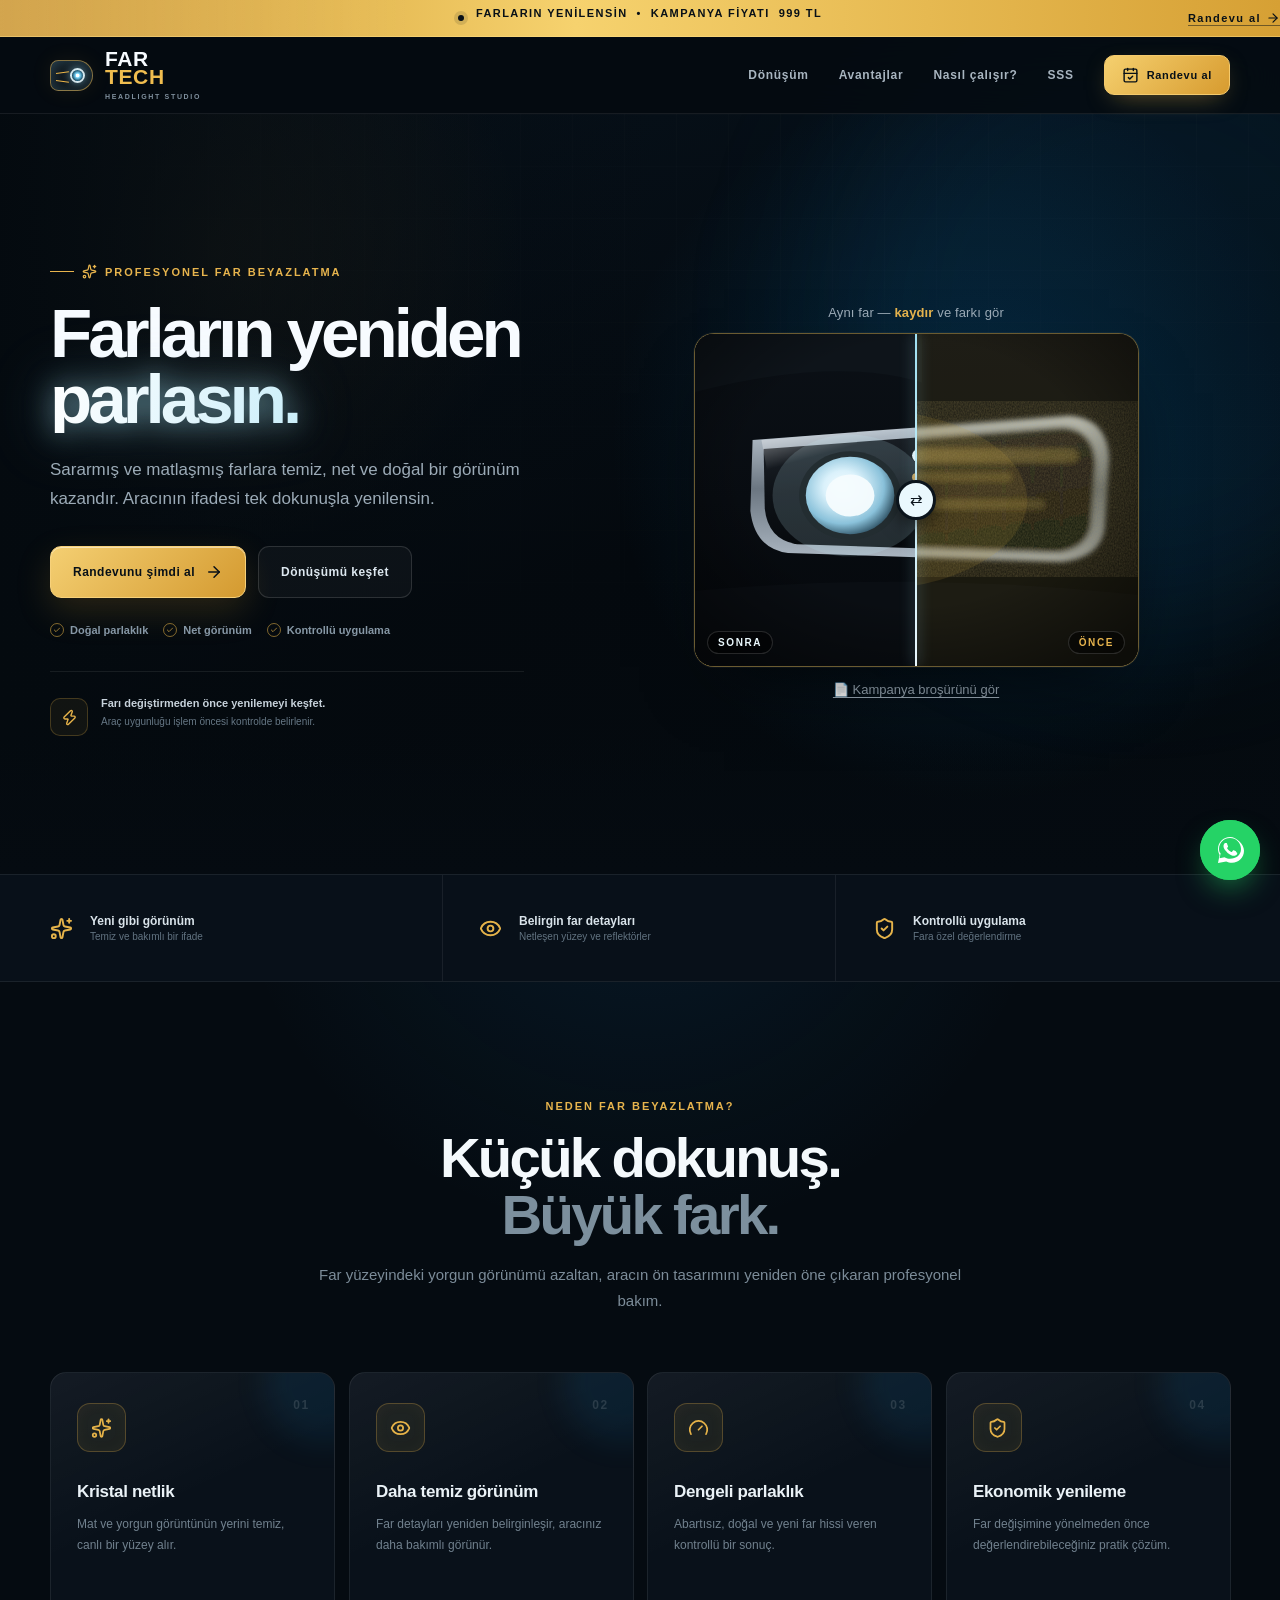
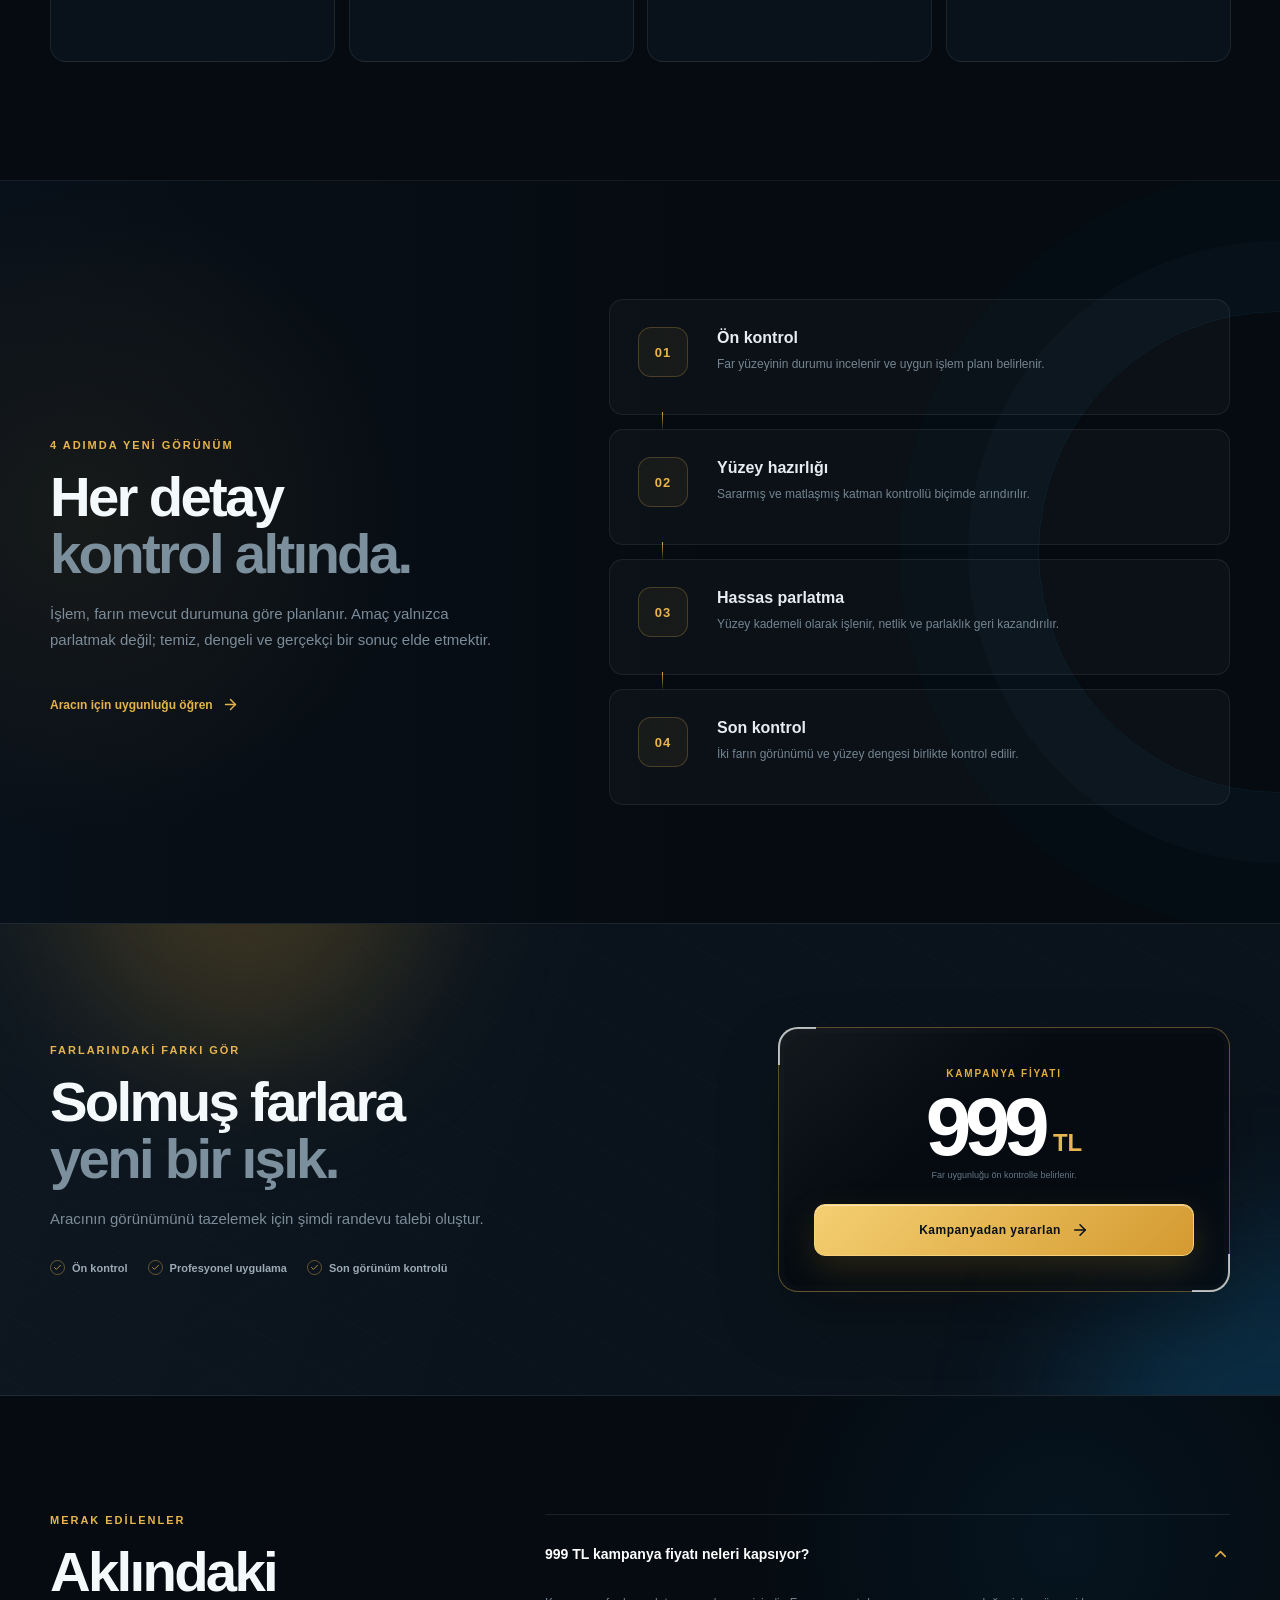
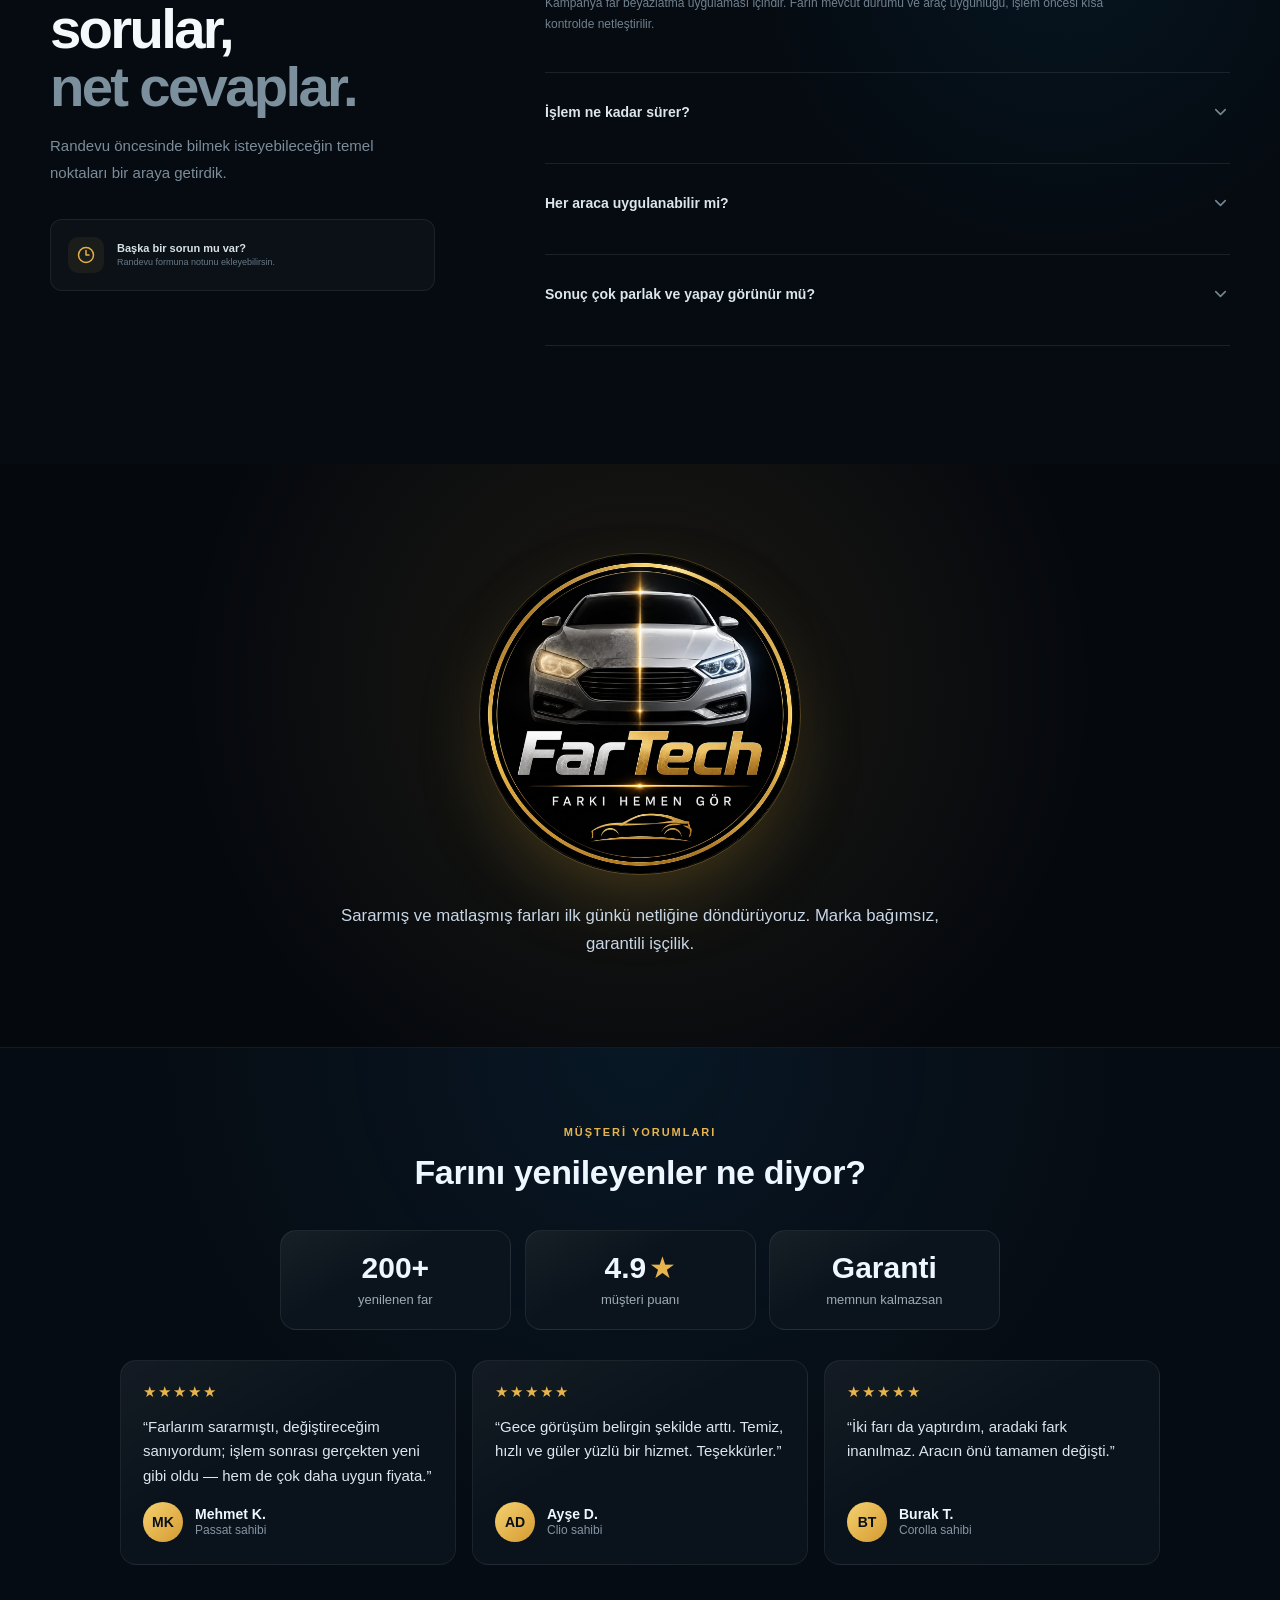
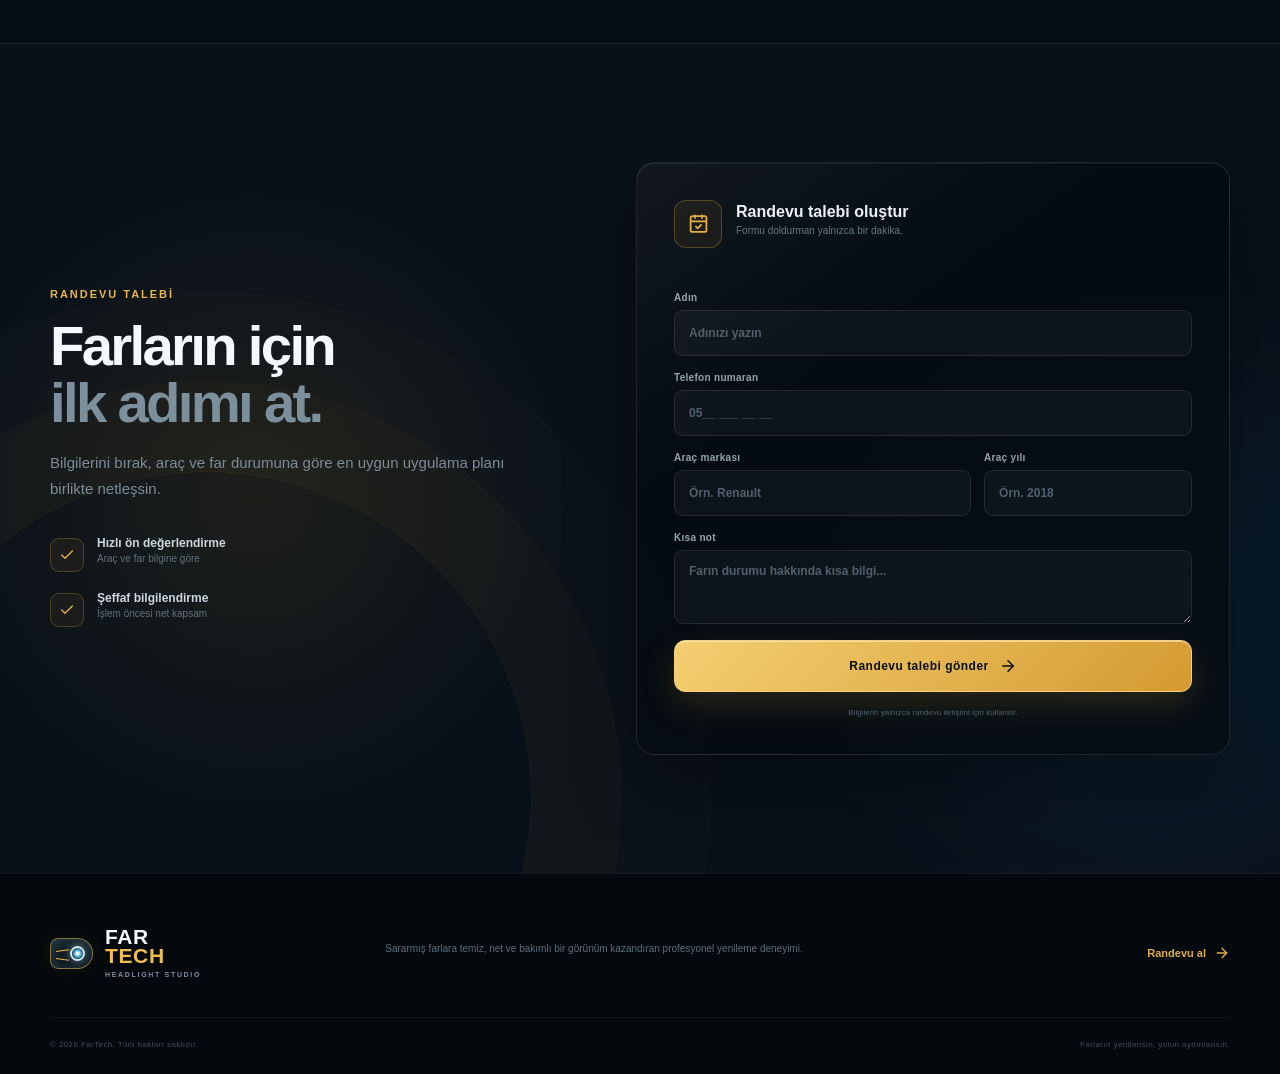
==== commit 090e568c: "#01 gorsel: temsili far cizimi -> gercekci far 'fotografi' SVG - krom cerceve + siyah kasa + projekt" ====
--- a/FarLab-tek-dosya.html
+++ b/FarLab-tek-dosya.html
@@ -426,30 +426,56 @@
     if (heroVisual && !heroVisual.querySelector(".fx-ba-wrap")) {
 
       function lamp(state) {
-        var before = state === "before";
-        var housing = before ? "#181410" : "#0e1319";
-        var lensA = before ? "#c9a24a" : "#bfe9f6", lensB = before ? "#8f7326" : "#5bb9d6";
-        var glow = before ? 0 : 1, haze = before ? 0.55 : 0;
+        var A = state === "after", u = state;   // u: her SVG icin benzersiz id soneki
+        // reflektor facet cizgileri (housing icinde ince yansimalar)
+        var refl = "";
+        for (var k = 0; k < 6; k++) {
+          refl += '<rect x="' + (200 + k * 26) + '" y="98" width="2" height="96" rx="1" fill="#ffffff" opacity="' + (A ? 0.10 : 0.05) + '"/>';
+        }
         return '' +
           '<svg viewBox="0 0 400 300" preserveAspectRatio="xMidYMid slice" xmlns="http://www.w3.org/2000/svg">' +
           '<defs>' +
-          '<radialGradient id="lg-' + state + '" cx="42%" cy="42%" r="65%">' +
-          '<stop offset="0%" stop-color="' + lensA + '"/><stop offset="70%" stop-color="' + lensB + '"/>' +
-          '<stop offset="100%" stop-color="' + (before ? "#5c4a1c" : "#1c5f76") + '"/></radialGradient>' +
-          '<filter id="bl-' + state + '"><feGaussianBlur stdDeviation="' + (before ? 4.5 : 0.4) + '"/></filter>' +
+            '<linearGradient id="bg-' + u + '" x1="0" y1="0" x2="0" y2="1"><stop offset="0" stop-color="#0b1016"/><stop offset="1" stop-color="#05080c"/></linearGradient>' +
+            '<radialGradient id="vig-' + u + '" cx="50%" cy="42%" r="72%"><stop offset="55%" stop-color="#000" stop-opacity="0"/><stop offset="100%" stop-color="#000" stop-opacity="0.55"/></radialGradient>' +
+            '<linearGradient id="hous-' + u + '" x1="0" y1="0" x2="0.3" y2="1"><stop offset="0" stop-color="#20262d"/><stop offset="0.5" stop-color="#0d1116"/><stop offset="1" stop-color="#05080b"/></linearGradient>' +
+            '<linearGradient id="chr-' + u + '" x1="0" y1="0" x2="0" y2="1"><stop offset="0" stop-color="#c7d2dc"/><stop offset="0.5" stop-color="#6b7681"/><stop offset="1" stop-color="#aeb9c4"/></linearGradient>' +
+            '<radialGradient id="lens-' + u + '" cx="42%" cy="40%" r="62%">' +
+              (A
+                ? '<stop offset="0" stop-color="#ffffff"/><stop offset="0.35" stop-color="#dff2fb"/><stop offset="0.75" stop-color="#7fb9d4"/><stop offset="1" stop-color="#20455a"/>'
+                : '<stop offset="0" stop-color="#f4e7bf"/><stop offset="0.4" stop-color="#c9a85e"/><stop offset="0.8" stop-color="#8a6f2f"/><stop offset="1" stop-color="#4c3d18"/>') +
+            '</radialGradient>' +
+            '<linearGradient id="drl-' + u + '" x1="0" y1="0" x2="1" y2="0">' +
+              (A ? '<stop offset="0" stop-color="#eaf8fd"/><stop offset="1" stop-color="#9fe0f2"/>'
+                 : '<stop offset="0" stop-color="#b7a05a"/><stop offset="1" stop-color="#8a7638"/>') +
+            '</linearGradient>' +
+            '<filter id="oxi-' + u + '" x="-10%" y="-10%" width="120%" height="120%"><feTurbulence type="fractalNoise" baseFrequency="0.9 0.55" numOctaves="2" seed="7" result="n"/><feColorMatrix in="n" type="matrix" values="0 0 0 0 0.72  0 0 0 0 0.58  0 0 0 0 0.24  0 0 0 0.5 0"/></filter>' +
+            '<filter id="haze-' + u + '"><feGaussianBlur stdDeviation="' + (A ? 0 : 2.2) + '"/></filter>' +
+            '<linearGradient id="gloss-' + u + '" x1="0" y1="0" x2="0.6" y2="1"><stop offset="0" stop-color="#ffffff" stop-opacity="' + (A ? 0.5 : 0.12) + '"/><stop offset="0.45" stop-color="#ffffff" stop-opacity="0"/></linearGradient>' +
           '</defs>' +
-          '<rect width="400" height="300" fill="' + (before ? "#0a0805" : "#070c11") + '"/>' +
-          '<rect x="-20" y="196" width="440" height="140" fill="' + (before ? "#141210" : "#0c1116") + '"/>' +
-          '<path d="M60 118 L330 92 Q360 94 362 124 L360 182 Q358 206 330 210 L90 202 Q64 198 60 170 Z" fill="' + housing + '" stroke="' + (before ? "#2a2110" : "#223038") + '" stroke-width="2"/>' +
-          '<g filter="url(#bl-' + state + ')">' +
-          '<ellipse cx="150" cy="150" rx="60" ry="44" fill="url(#lg-' + state + ')"/>' +
-          '<ellipse cx="150" cy="150" rx="30" ry="23" fill="' + (before ? "#6b571f" : "#eaf8fd") + '" opacity="' + (before ? 0.5 : 0.95) + '"/>' +
-          '<rect x="215" y="122" width="128" height="10" rx="5" fill="' + (before ? "#7a6428" : "#bfe9f6") + '" opacity="' + (before ? 0.55 : 0.95) + '"/>' +
-          '<rect x="215" y="168" width="110" height="8" rx="4" fill="' + (before ? "#6b571f" : "#8fd3e8") + '" opacity="' + (before ? 0.45 : 0.85) + '"/></g>' +
-          '<ellipse cx="150" cy="150" rx="80" ry="58" fill="#bfe9f6" opacity="' + (glow * 0.18) + '"/>' +
-          '<ellipse cx="279" cy="127" rx="82" ry="17" fill="#bfe9f6" opacity="' + (glow * 0.14) + '"/>' +
-          '<rect width="400" height="300" fill="#caa23e" opacity="' + (haze * 0.28) + '"/>' +
-          '<rect width="400" height="300" fill="#3a2f12" opacity="' + (haze * 0.15) + '"/>' +
+          '<rect width="400" height="300" fill="url(#bg-' + u + ')"/>' +
+          // araba govdesi ipucu (kaput + tampon)
+          '<path d="M-20 58 Q120 18 205 44 L205 0 L-20 0 Z" fill="#0e141a"/>' +
+          '<path d="M-20 234 Q200 212 420 238 L420 300 L-20 300 Z" fill="#0a0e13"/>' +
+          // ===== far kumesi =====
+          '<g filter="url(#haze-' + u + ')">' +
+            '<path d="M52 96 L338 74 Q372 76 374 112 L370 176 Q366 202 332 206 L84 198 Q54 194 50 160 Z" fill="url(#chr-' + u + ')"/>' +
+            '<path d="M62 104 L332 84 Q360 86 362 116 L358 172 Q355 194 328 198 L92 190 Q66 186 63 158 Z" fill="url(#hous-' + u + ')"/>' +
+            refl +
+            '<ellipse cx="140" cy="146" rx="46" ry="40" fill="#05080b"/>' +
+            '<ellipse cx="140" cy="146" rx="40" ry="35" fill="url(#lens-' + u + ')"/>' +
+            '<ellipse cx="140" cy="146" rx="22" ry="19" fill="' + (A ? "#ffffff" : "#e9d9a4") + '" opacity="' + (A ? 0.95 : 0.6) + '"/>' +
+            '<ellipse cx="131" cy="137" rx="7" ry="5" fill="#ffffff" opacity="' + (A ? 0.95 : 0.35) + '"/>' +
+            '<rect x="196" y="104" width="150" height="12" rx="6" fill="url(#drl-' + u + ')" opacity="' + (A ? 0.98 : 0.5) + '"/>' +
+            '<rect x="196" y="150" width="120" height="8" rx="4" fill="url(#drl-' + u + ')" opacity="' + (A ? 0.8 : 0.4) + '"/>' +
+            '<rect x="196" y="126" width="90" height="7" rx="3.5" fill="' + (A ? "#f2b34a" : "#8f7a3c") + '" opacity="' + (A ? 0.85 : 0.4) + '"/>' +
+          '</g>' +
+          // sonra: DRL + lens etrafinda hafif bloom
+          (A ? '<ellipse cx="140" cy="146" rx="70" ry="55" fill="#bfe9f6" opacity="0.16"/><rect x="196" y="102" width="150" height="16" rx="8" fill="#dff5fb" opacity="0.12"/>' : '') +
+          // once: oksidasyon bulutlu film + sari sis + matlik
+          (!A ? '<rect x="50" y="74" width="324" height="132" filter="url(#oxi-' + u + ')" opacity="0.5"/><ellipse cx="150" cy="150" rx="150" ry="82" fill="#c9a23e" opacity="0.16"/><rect width="400" height="300" fill="#b7902f" opacity="0.10"/><rect width="400" height="300" fill="#2a2008" opacity="0.10"/>' : '') +
+          // cam parlaklik cizgisi (sonra'da daha guclu)
+          '<path d="M60 96 L200 84 L150 150 L70 150 Z" fill="url(#gloss-' + u + ')"/>' +
+          '<rect width="400" height="300" fill="url(#vig-' + u + ')"/>' +
           '</svg>';
       }
 
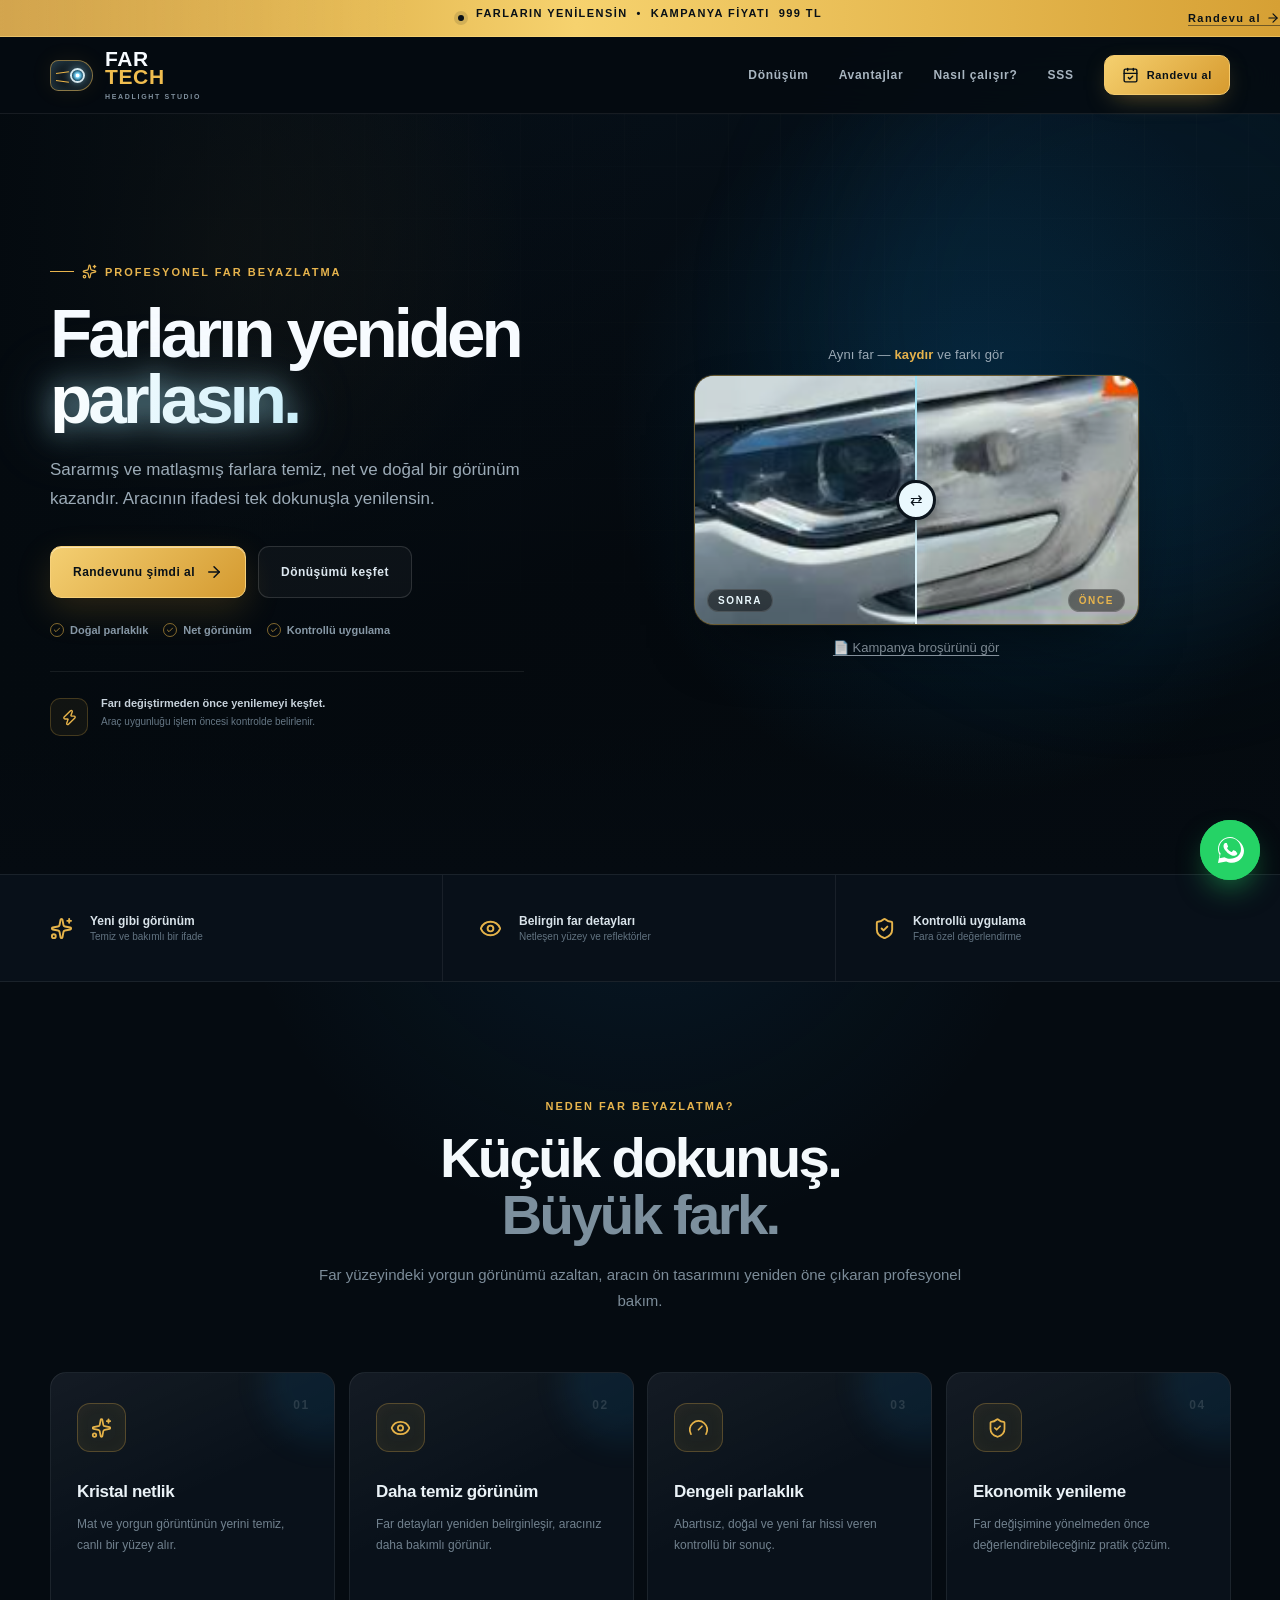
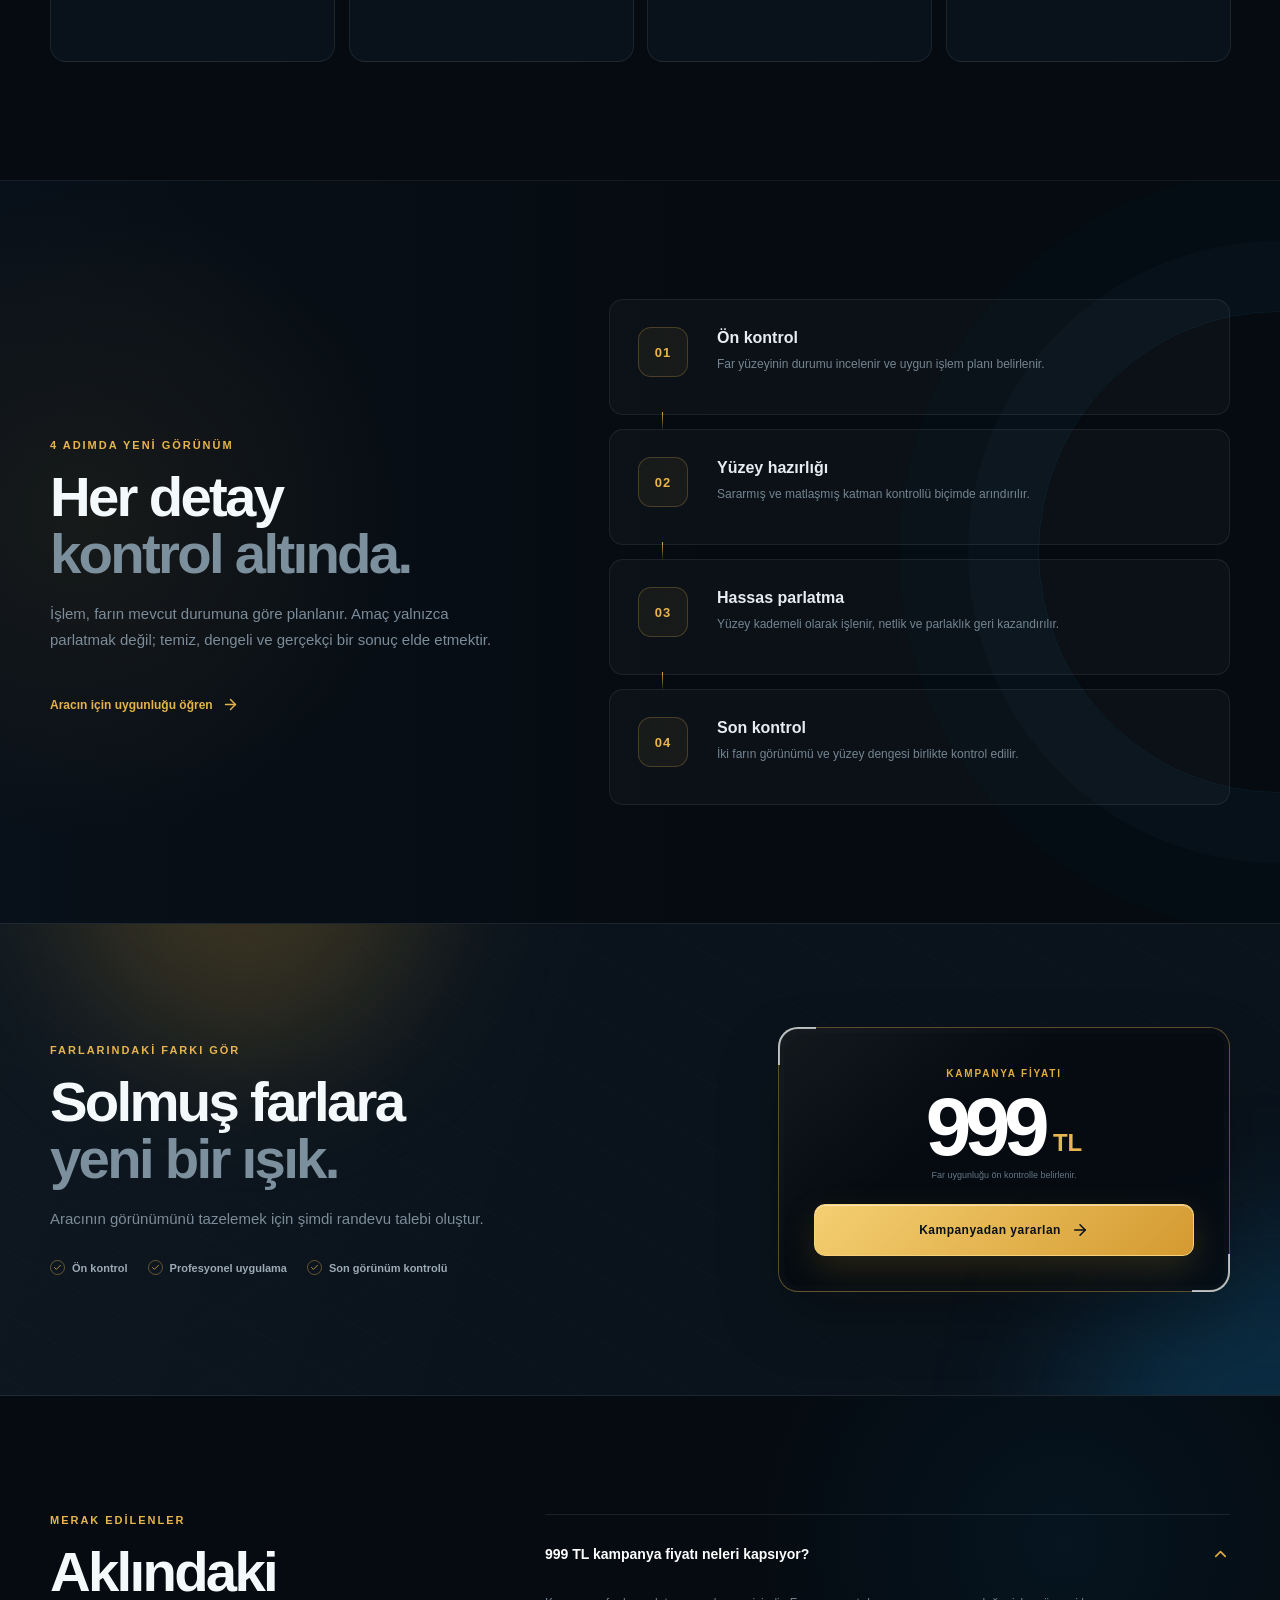
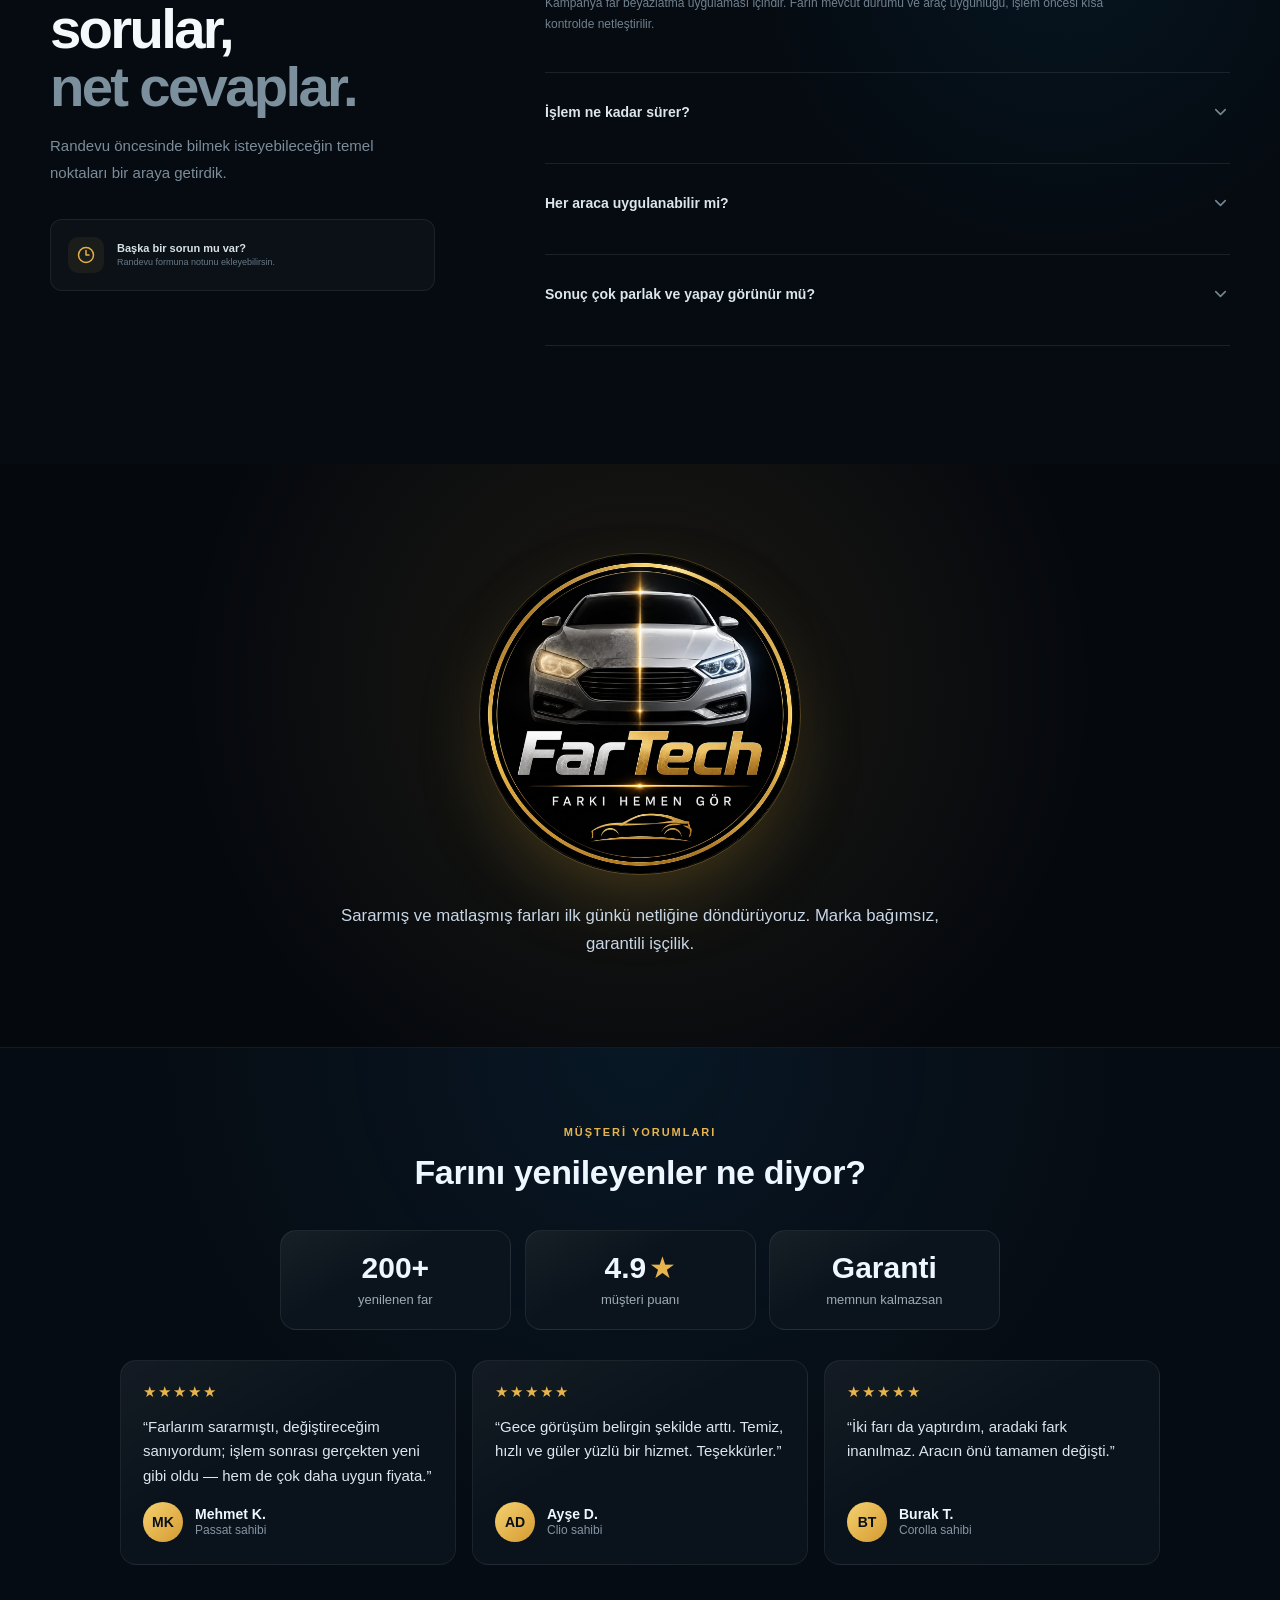
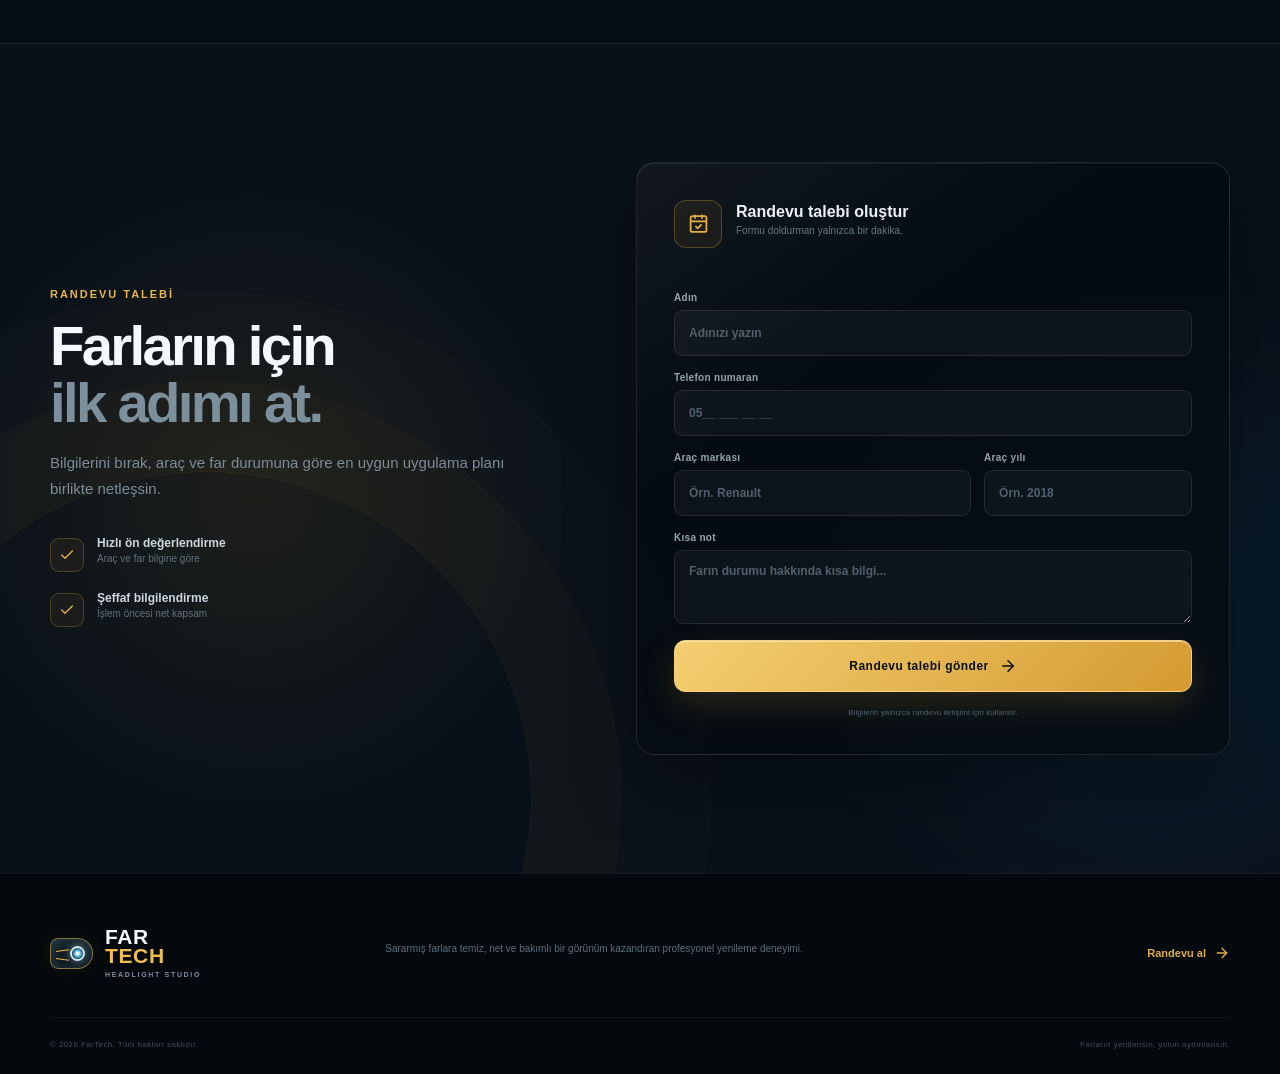
==== commit 1641b630: "#01: once/sonra slider'a GERCEK far fotograflari konuldu - far-once.png (sararmis) + far-sonra.png (" ====
--- a/FarLab-tek-dosya.html
+++ b/FarLab-tek-dosya.html
@@ -184,12 +184,13 @@
 .fx-ba-cap{ text-align: center; color: #9cabb7; font-size: 13px; margin: 0; letter-spacing: .01em; }
 .fx-ba-cap b{ color: #e7b44d; }
 .fx-ba{
-  position: relative; border-radius: 20px; overflow: hidden; aspect-ratio: 4 / 3;
+  position: relative; border-radius: 20px; overflow: hidden; aspect-ratio: 16 / 9;
   user-select: none; -webkit-user-select: none; touch-action: pan-y;
   border: 1px solid #eebc506b; background: #0b141c;
   box-shadow: 0 0 0 1px #ffffff0a, 0 30px 70px -30px rgba(0,0,0,.8);
 }
 .fx-ba-layer{ position: absolute; inset: 0; }
+.fx-ba-layer img{ width: 100%; height: 100%; object-fit: cover; object-position: center; display: block; }
 .fx-ba-after{ clip-path: inset(0 calc(100% - var(--x, 50%)) 0 0); }
 .fx-ba svg{ width: 100%; height: 100%; display: block; }
 .fx-ba-tag{
@@ -425,67 +426,18 @@
     var heroVisual = D.querySelector(".hero-visual");
     if (heroVisual && !heroVisual.querySelector(".fx-ba-wrap")) {
 
-      function lamp(state) {
-        var A = state === "after", u = state;   // u: her SVG icin benzersiz id soneki
-        // reflektor facet cizgileri (housing icinde ince yansimalar)
-        var refl = "";
-        for (var k = 0; k < 6; k++) {
-          refl += '<rect x="' + (200 + k * 26) + '" y="98" width="2" height="96" rx="1" fill="#ffffff" opacity="' + (A ? 0.10 : 0.05) + '"/>';
-        }
-        return '' +
-          '<svg viewBox="0 0 400 300" preserveAspectRatio="xMidYMid slice" xmlns="http://www.w3.org/2000/svg">' +
-          '<defs>' +
-            '<linearGradient id="bg-' + u + '" x1="0" y1="0" x2="0" y2="1"><stop offset="0" stop-color="#0b1016"/><stop offset="1" stop-color="#05080c"/></linearGradient>' +
-            '<radialGradient id="vig-' + u + '" cx="50%" cy="42%" r="72%"><stop offset="55%" stop-color="#000" stop-opacity="0"/><stop offset="100%" stop-color="#000" stop-opacity="0.55"/></radialGradient>' +
-            '<linearGradient id="hous-' + u + '" x1="0" y1="0" x2="0.3" y2="1"><stop offset="0" stop-color="#20262d"/><stop offset="0.5" stop-color="#0d1116"/><stop offset="1" stop-color="#05080b"/></linearGradient>' +
-            '<linearGradient id="chr-' + u + '" x1="0" y1="0" x2="0" y2="1"><stop offset="0" stop-color="#c7d2dc"/><stop offset="0.5" stop-color="#6b7681"/><stop offset="1" stop-color="#aeb9c4"/></linearGradient>' +
-            '<radialGradient id="lens-' + u + '" cx="42%" cy="40%" r="62%">' +
-              (A
-                ? '<stop offset="0" stop-color="#ffffff"/><stop offset="0.35" stop-color="#dff2fb"/><stop offset="0.75" stop-color="#7fb9d4"/><stop offset="1" stop-color="#20455a"/>'
-                : '<stop offset="0" stop-color="#f4e7bf"/><stop offset="0.4" stop-color="#c9a85e"/><stop offset="0.8" stop-color="#8a6f2f"/><stop offset="1" stop-color="#4c3d18"/>') +
-            '</radialGradient>' +
-            '<linearGradient id="drl-' + u + '" x1="0" y1="0" x2="1" y2="0">' +
-              (A ? '<stop offset="0" stop-color="#eaf8fd"/><stop offset="1" stop-color="#9fe0f2"/>'
-                 : '<stop offset="0" stop-color="#b7a05a"/><stop offset="1" stop-color="#8a7638"/>') +
-            '</linearGradient>' +
-            '<filter id="oxi-' + u + '" x="-10%" y="-10%" width="120%" height="120%"><feTurbulence type="fractalNoise" baseFrequency="0.9 0.55" numOctaves="2" seed="7" result="n"/><feColorMatrix in="n" type="matrix" values="0 0 0 0 0.72  0 0 0 0 0.58  0 0 0 0 0.24  0 0 0 0.5 0"/></filter>' +
-            '<filter id="haze-' + u + '"><feGaussianBlur stdDeviation="' + (A ? 0 : 2.2) + '"/></filter>' +
-            '<linearGradient id="gloss-' + u + '" x1="0" y1="0" x2="0.6" y2="1"><stop offset="0" stop-color="#ffffff" stop-opacity="' + (A ? 0.5 : 0.12) + '"/><stop offset="0.45" stop-color="#ffffff" stop-opacity="0"/></linearGradient>' +
-          '</defs>' +
-          '<rect width="400" height="300" fill="url(#bg-' + u + ')"/>' +
-          // araba govdesi ipucu (kaput + tampon)
-          '<path d="M-20 58 Q120 18 205 44 L205 0 L-20 0 Z" fill="#0e141a"/>' +
-          '<path d="M-20 234 Q200 212 420 238 L420 300 L-20 300 Z" fill="#0a0e13"/>' +
-          // ===== far kumesi =====
-          '<g filter="url(#haze-' + u + ')">' +
-            '<path d="M52 96 L338 74 Q372 76 374 112 L370 176 Q366 202 332 206 L84 198 Q54 194 50 160 Z" fill="url(#chr-' + u + ')"/>' +
-            '<path d="M62 104 L332 84 Q360 86 362 116 L358 172 Q355 194 328 198 L92 190 Q66 186 63 158 Z" fill="url(#hous-' + u + ')"/>' +
-            refl +
-            '<ellipse cx="140" cy="146" rx="46" ry="40" fill="#05080b"/>' +
-            '<ellipse cx="140" cy="146" rx="40" ry="35" fill="url(#lens-' + u + ')"/>' +
-            '<ellipse cx="140" cy="146" rx="22" ry="19" fill="' + (A ? "#ffffff" : "#e9d9a4") + '" opacity="' + (A ? 0.95 : 0.6) + '"/>' +
-            '<ellipse cx="131" cy="137" rx="7" ry="5" fill="#ffffff" opacity="' + (A ? 0.95 : 0.35) + '"/>' +
-            '<rect x="196" y="104" width="150" height="12" rx="6" fill="url(#drl-' + u + ')" opacity="' + (A ? 0.98 : 0.5) + '"/>' +
-            '<rect x="196" y="150" width="120" height="8" rx="4" fill="url(#drl-' + u + ')" opacity="' + (A ? 0.8 : 0.4) + '"/>' +
-            '<rect x="196" y="126" width="90" height="7" rx="3.5" fill="' + (A ? "#f2b34a" : "#8f7a3c") + '" opacity="' + (A ? 0.85 : 0.4) + '"/>' +
-          '</g>' +
-          // sonra: DRL + lens etrafinda hafif bloom
-          (A ? '<ellipse cx="140" cy="146" rx="70" ry="55" fill="#bfe9f6" opacity="0.16"/><rect x="196" y="102" width="150" height="16" rx="8" fill="#dff5fb" opacity="0.12"/>' : '') +
-          // once: oksidasyon bulutlu film + sari sis + matlik
-          (!A ? '<rect x="50" y="74" width="324" height="132" filter="url(#oxi-' + u + ')" opacity="0.5"/><ellipse cx="150" cy="150" rx="150" ry="82" fill="#c9a23e" opacity="0.16"/><rect width="400" height="300" fill="#b7902f" opacity="0.10"/><rect width="400" height="300" fill="#2a2008" opacity="0.10"/>' : '') +
-          // cam parlaklik cizgisi (sonra'da daha guclu)
-          '<path d="M60 96 L200 84 L150 150 L70 150 Z" fill="url(#gloss-' + u + ')"/>' +
-          '<rect width="400" height="300" fill="url(#vig-' + u + ')"/>' +
-          '</svg>';
-      }
+      // Gercek far fotograflari (build-single.cjs data-URI gomer).
+      // Taban katman = SAG tarafta gorunur -> ONCE (sararmis). Kirpilan ust katman = SOL -> SONRA (net).
+      var imgOnce = "[data-uri]";    // sararmis far
+      var imgSonra = "[data-uri]";  // net far
 
       var wrap = D.createElement("div");
       wrap.className = "fx-ba-wrap";
       wrap.innerHTML =
         '<p class="fx-ba-cap">Aynı far — <b>kaydır</b> ve farkı gör</p>' +
         '<div class="fx-ba">' +
-          '<div class="fx-ba-layer">' + lamp("before") + '</div>' +
-          '<div class="fx-ba-layer fx-ba-after">' + lamp("after") + '</div>' +
+          '<div class="fx-ba-layer"><img src="' + imgOnce + '" alt="Sararmış far — önce" draggable="false"></div>' +
+          '<div class="fx-ba-layer fx-ba-after"><img src="' + imgSonra + '" alt="Yenilenmiş far — sonra" draggable="false"></div>' +
           '<span class="fx-ba-tag b">Önce</span>' +
           '<span class="fx-ba-tag a">Sonra</span>' +
           '<input type="range" min="0" max="100" value="50" aria-label="Önce ve sonra karşılaştırma kaydırıcısı">' +
